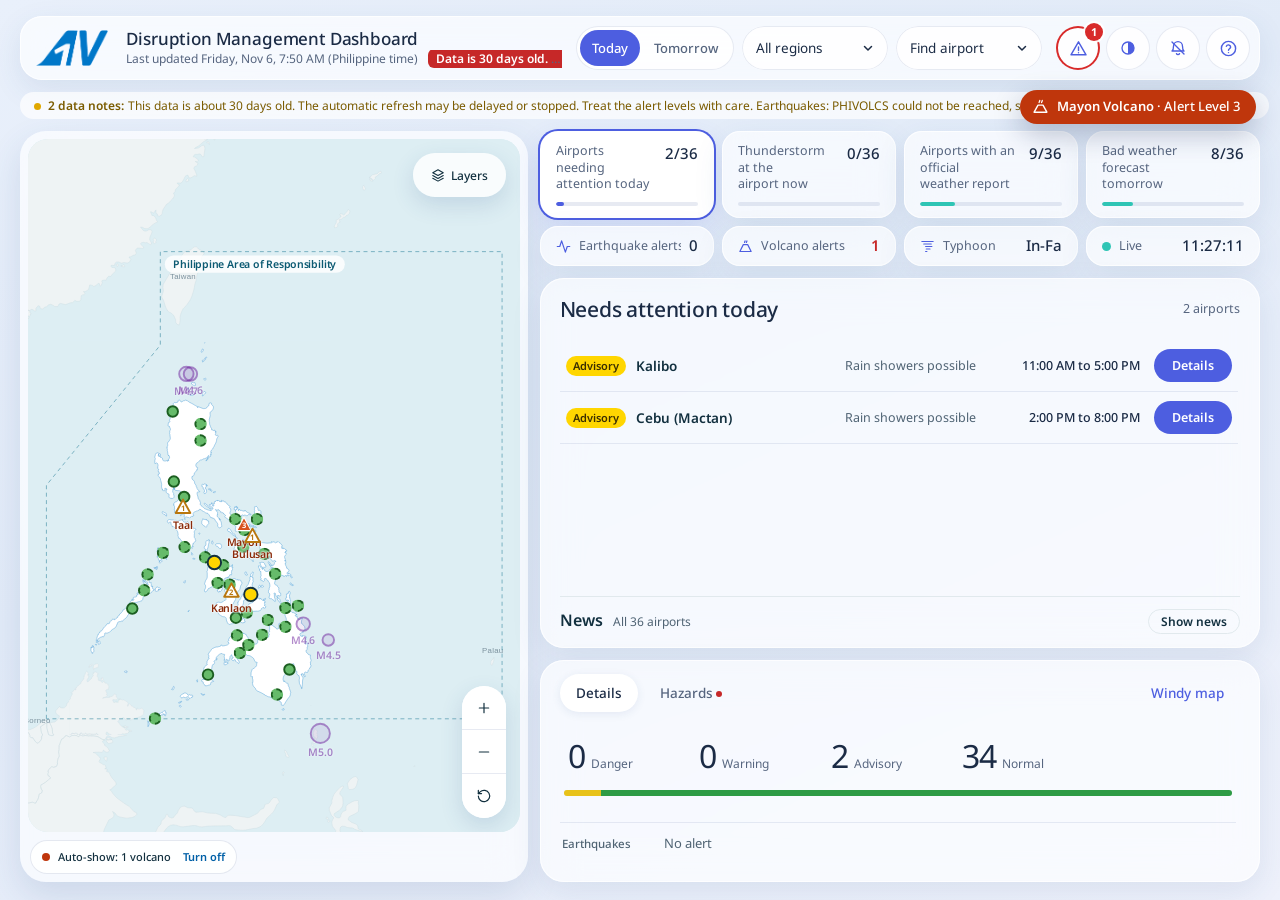
==== docs/index.html @ a6451437 "Add files via upload" ====
<!doctype html>
<!-- 1AV Disruption Management Dashboard. Copyright (c) 2026 1Aviation Groundhandling Services, Corp. All rights reserved. Created under 1AV IT Innovation by Jake V Borras. -->
<html lang="en">
<head>
<meta charset="utf-8">
<meta name="viewport" content="width=device-width, initial-scale=1">
<meta name="robots" content="noindex">
<title>Disruption Management Dashboard | 1Aviation</title>
<link rel="icon" href="data:image/svg+xml,%3Csvg xmlns='http://www.w3.org/2000/svg' viewBox='0 0 100 100'%3E%3Ctext y='.9em' font-size='90'%3E%E2%9B%85%3C/text%3E%3C/svg%3E">
<style>
*{box-sizing:border-box}
body{margin:0;font-family:Lato,"Segoe UI",Tahoma,sans-serif;background:#F1F7F9;color:#12303F}
button,select{font-family:inherit}
h1,h2,h3,p{margin:0}
.page{max-width:1360px;margin:0 auto;padding:24px;display:flex;flex-direction:column;gap:20px}
header.top{display:flex;flex-wrap:wrap;gap:16px;align-items:center;justify-content:space-between;background:#005687;color:#FFFFFF;border-radius:12px;padding:20px 24px}
.brand{display:flex;align-items:center;gap:16px;min-width:0}
.brand img{height:44px;width:auto;flex:none;display:block}
.brand .who{font-size:13px;font-weight:700;letter-spacing:1.5px;text-transform:uppercase;color:#CAE2E7}
.brand h1{font-size:28px;font-weight:700;line-height:1.2}
.brand .checked{font-size:15px;color:#CAE2E7;margin-top:4px}
.tools{display:flex;flex-wrap:wrap;gap:12px;align-items:center}
.helpbtn{width:44px;height:44px;padding:0;border:none;background:transparent;cursor:pointer;display:flex;align-items:center;justify-content:center;flex:none}
.helpbtn span{width:28px;height:28px;border-radius:50%;border:2px solid #FFFFFF;color:#FFFFFF;font-size:16px;font-weight:700;line-height:1;display:flex;align-items:center;justify-content:center}
.chip{background:#FFFFFF;color:#005687;font-size:13px;font-weight:700;letter-spacing:1px;text-transform:uppercase;padding:8px 12px;border-radius:6px}
.chip.stale{background:#FFD600;color:#12303F}
.tools label{font-size:12px;font-weight:700;color:#CAE2E7}
select{min-height:44px;padding:0 12px;font-size:15px;border-radius:8px;border:1px solid #CAE2E7;background:#FFFFFF;color:#12303F}
.notice{background:#FFF4CC;border:2px solid #FFD600;border-radius:12px;padding:14px 18px;font-size:15px;line-height:1.45}
.notice strong{display:block;margin-bottom:4px}
h2{font-size:18px;font-weight:700;color:#005687}
.muted{font-size:14px;color:#3F5563}
.rowhead{display:flex;flex-wrap:wrap;gap:12px;align-items:center;justify-content:space-between}
.stats{display:grid;grid-template-columns:repeat(auto-fit,minmax(190px,1fr));gap:12px}
.stat{min-height:104px;border:2px solid transparent;border-radius:12px;padding:16px 18px;text-align:left;cursor:pointer;display:flex;flex-direction:column;gap:6px}
.stat .l{font-size:15px;font-weight:700}.stat .n{font-size:40px;font-weight:700;line-height:1}.stat .s{font-size:13px}
.stat.on{outline:3px solid #12303F;outline-offset:2px}
.stat.all{background:#FFFFFF;color:#005687;border-color:#0077C8}
.stat.advisory{background:#FFD600;color:#12303F}.stat.warning{background:#F57C00;color:#12303F}.stat.danger{background:#C62828;color:#FFFFFF}
.two{display:flex;flex-wrap:wrap;gap:20px;align-items:flex-start}
.card{background:#FFFFFF;border:1px solid #CAE2E7;border-radius:12px;padding:20px;display:flex;flex-direction:column;gap:14px;min-width:0}
.card.map{flex:1 1 560px}.card.side{flex:1 1 340px}
.legend{display:flex;flex-wrap:wrap;gap:14px;font-size:13px}
.legend span.i{display:inline-flex;align-items:center;gap:6px}
.legend .d{width:12px;height:12px;border-radius:50%;display:inline-block}
.narrow{width:100%;max-width:560px;margin:0 auto}
.find{display:flex;flex-direction:column;gap:4px}
.find label{font-size:13px;font-weight:700;color:#005687}
.find select{border-color:#0077C8}
.vp{position:relative;aspect-ratio:1000/1506;border-radius:10px;border:1px solid #CAE2E7;overflow:hidden;background:#DDEEF3}
.layer{position:absolute;left:0;top:0;width:100%;height:100%;transform-origin:0 0;user-select:none;-webkit-user-select:none;transition:transform .6s ease}
.layer.nodrag{transition:none}
.layer img{position:absolute;left:0;top:0;width:100%;height:100%;display:block;pointer-events:none}
.layer img.widemap{max-width:none}   /* neighbouring countries: a picture only, placed by fit() */
.pin{position:absolute;width:0;height:0;transform:scale(var(--inv,1));transition:transform .6s ease}
.pin button{position:absolute;left:-16px;top:-16px;width:32px;height:32px;border:none;background:transparent;padding:0;cursor:pointer;display:flex;align-items:center;justify-content:center}
.pin .dot{display:block;border-radius:50%}
.pin .lab{position:absolute;left:18px;top:-11px;white-space:nowrap;font-size:13px;font-weight:700;background:#FFFFFF;border:1px solid #CAE2E7;padding:1px 7px;border-radius:6px;pointer-events:none}
.pin .selring{position:absolute;left:-19px;top:-19px;width:38px;height:38px;border-radius:50%;border:3px solid #005687;background:rgba(0,119,200,.18);display:none;pointer-events:none}
.pin.sel .selring{display:block}
.pin .qring{display:block;flex:none;border-radius:50%;border:2px solid #6A1B9A;background:rgba(106,27,154,.18)}
.pin .qsel{position:absolute;border-radius:50%;border:3px solid #6A1B9A;background:rgba(106,27,154,.25);display:none;pointer-events:none}
.pin.sel .qsel{display:block}
.pin .qlab{position:absolute;left:-16px;width:32px;text-align:center;font-size:11px;font-weight:700;color:#6A1B9A;text-shadow:0 0 2px #FFFFFF,0 0 2px #FFFFFF;pointer-events:none}
.banner{position:absolute;right:10px;top:10px;max-width:190px;font-size:12px;line-height:1.35;font-weight:700;color:#FFFFFF;background:#005687;padding:8px 10px;border-radius:8px}
.zoom{position:absolute;left:8px;bottom:8px;display:flex;flex-direction:column;gap:6px}
.zoom button{width:44px;height:44px;padding:0;border:1px solid #0060A7;border-radius:8px;background:#FFFFFF;color:#005687;font-size:24px;font-weight:700;line-height:1;cursor:pointer;box-shadow:0 1px 4px rgba(0,0,0,.2)}
.zoom button.all{font-size:12px}
.detail{border:2px solid #0077C8;border-radius:10px;padding:16px;display:flex;flex-direction:column;gap:12px;background:#F1F7F9}
.detail.quake{border-color:#6A1B9A}
.detail .hd{display:flex;flex-wrap:wrap;gap:10px;align-items:center;justify-content:space-between}
.detail .ttl{display:flex;flex-wrap:wrap;gap:10px;align-items:center}
.detail h3{font-size:20px;font-weight:700}
.detail .f{display:flex;flex-direction:column;gap:2px}
.detail .f .k{font-size:12px;font-weight:700;text-transform:uppercase;letter-spacing:.5px;color:#005687}
.detail.quake .f .k{color:#6A1B9A}
.detail .f .v{font-size:15px;line-height:1.45}
.btn{min-height:44px;padding:0 16px;border:1px solid #0060A7;border-radius:8px;background:#FFFFFF;color:#0060A7;font-size:14px;font-weight:700;cursor:pointer}
.hint{border:1px dashed #0077C8;border-radius:10px;padding:14px 16px;font-size:15px;background:#F1F7F9}
.pill{font-size:12px;font-weight:700;padding:4px 10px;border-radius:999px;white-space:nowrap;display:inline-block}
.pill.danger{background:#C62828;color:#FFFFFF}.pill.warning{background:#F57C00;color:#12303F}.pill.advisory{background:#FFD600;color:#12303F}
.pill.normal{background:#CAE2E7;color:#12303F}.pill.nodata,.pill.est{background:#FFFFFF;color:#0060A7;border:1px solid #0060A7;padding:3px 9px}
.pill.quake{background:#6A1B9A;color:#FFFFFF}.pill.blue{background:#005687;color:#FFFFFF}
.alerts{max-height:760px;overflow-y:auto;display:flex;flex-direction:column;gap:14px;padding-right:8px}
.alert{display:flex;flex-direction:column;gap:6px;padding:0 0 12px 0;border:none;border-bottom:1px solid #CAE2E7;background:transparent;text-align:left;color:inherit;cursor:pointer;width:100%}
.alert .a1{display:flex;flex-wrap:wrap;gap:8px;align-items:center}
.alert .nm{font-size:15px;font-weight:700}
.alert .a2{display:flex;flex-wrap:wrap;align-items:baseline;justify-content:space-between;gap:2px 12px;font-size:15px;line-height:1.4}
.alert .wh{font-weight:700;color:#005687}
.block{display:flex;flex-direction:column;gap:6px;padding-bottom:14px;border-bottom:1px solid #CAE2E7}
.block:last-child{border-bottom:none;padding-bottom:0}
.block .bh{display:flex;flex-wrap:wrap;gap:8px;align-items:center}
.block .bh .asof{font-size:13px;color:#3F5563}
.block .strong{font-size:15px;line-height:1.45;font-weight:700}
.block .txt{font-size:15px;line-height:1.45}
.qline{font-size:14px;line-height:1.4;border:none;background:transparent;padding:2px 0;text-align:left;color:inherit;cursor:pointer;width:100%}
.qline b{font-weight:700;color:#6A1B9A}
.small{font-size:13px;color:#3F5563;line-height:1.5}
.scroll{overflow-x:auto}
.tbl{min-width:640px;font-size:15px;line-height:1.4;display:flex;flex-direction:column}
.tr{display:grid;grid-template-columns:1.2fr 1.3fr 1.8fr 1.7fr}
.tr.h{font-weight:700;color:#005687;font-size:13px;text-transform:uppercase;letter-spacing:.5px}
.tr.h>div{padding:10px 12px;border-bottom:2px solid #CAE2E7}
.tr>div{padding:12px;border-bottom:1px solid #CAE2E7}
.tr .nm{font-weight:700}.tr .wh{font-weight:700;color:#005687}
.tr .pl{display:flex;flex-wrap:wrap;gap:6px;align-items:flex-start;align-content:flex-start}
.srcgrid{display:grid;grid-template-columns:repeat(auto-fit,minmax(280px,1fr));gap:12px}
.srcbox{border:1px solid #CAE2E7;border-radius:10px;padding:14px;display:flex;flex-direction:column;gap:8px;background:#F1F7F9}
.srcbox.warn{border:2px solid #FFD600}.srcbox.bad{border:2px solid #C62828}
.srcbox .w{font-size:12px;font-weight:700;text-transform:uppercase;letter-spacing:.5px;color:#005687}
.srcbox .u{font-size:16px;font-weight:700;line-height:1.3}
.srcbox .c{display:flex;flex-direction:column;gap:6px;font-size:14px;line-height:1.35}
.srcbox .c div{display:flex;gap:8px;align-items:flex-start;justify-content:space-between}
.srcbox .c div>span:first-child{min-width:0;overflow-wrap:anywhere}
.srcbox .c .role{color:#3F5563}
.srcbox .u{overflow-wrap:anywhere}
.tag{font-size:11px;font-weight:700;padding:3px 8px;border-radius:999px;white-space:nowrap;flex:none}
.tag.used{background:#005687;color:#FFFFFF}.tag.standby{background:#FFFFFF;color:#0060A7;border:1px solid #0060A7}.tag.failed{background:#C62828;color:#FFFFFF}
.layer canvas{position:absolute;left:0;top:0;width:100%;height:100%;pointer-events:none;opacity:.85}
.rainbar{display:flex;flex-wrap:wrap;gap:10px 12px;align-items:center;border:1px solid #CAE2E7;border-radius:10px;padding:10px 12px;background:#F1F7F9}
.rainbar .info{display:flex;flex-direction:column;gap:1px;min-width:150px;flex:1 1 150px}
.rainbar .info .k{font-size:12px;font-weight:700;text-transform:uppercase;letter-spacing:.5px;color:#005687}
.rainbar .info .v{font-size:16px;font-weight:700}
.rainbar input[type=range]{flex:1 1 100%;min-height:32px;accent-color:#005687;margin:0}
.rainbar .keys{display:flex;flex-wrap:wrap;gap:6px 12px;font-size:12px;flex:1 1 100%;align-items:center}
.rainbar .keys[hidden]{display:none}
.rainbar .keys i{display:inline-block;width:14px;height:10px;border-radius:2px;margin-right:4px;vertical-align:middle}
.rainbar .keys .bolt{display:inline-block;width:8px;height:11px;margin-right:4px;vertical-align:middle;filter:drop-shadow(0 0 1px #12303F)}
.wxbar{display:flex;flex-wrap:wrap;gap:8px;align-items:center}
.seg{min-height:44px;padding:0 14px;border:1px solid #0060A7;border-radius:8px;background:#FFFFFF;color:#0060A7;font-size:14px;font-weight:700;cursor:pointer}
.seg.on{background:#005687;color:#FFFFFF;border-color:#005687}
.wxframe{width:100%;height:560px;border:1px solid #CAE2E7;border-radius:10px;display:block;background:#DDEEF3}
.wxwhere{font-size:15px;font-weight:700}
@media (max-width:640px){.wxframe{height:440px}}
.empty{font-size:15px;color:#3F5563;padding:8px 0}
/* =========================================================
   MODALS
   Responsive landscape layout with sticky modal header
   ========================================================= */

.modal{
  position:fixed;
  inset:0;
  z-index:50;
  display:none;
  align-items:center;
  justify-content:center;
  padding:16px;
}

.modal.open{
  display:flex;
}

.modal .back{
  position:absolute;
  inset:0;
  width:100%;
  height:100%;
  border:none;
  padding:0;
  background:rgba(18,48,63,.62);
  cursor:pointer;
}

/* Main modal window */
.modal .box{
  position:relative;
  width:min(1180px, calc(100vw - 32px));
  max-width:1180px;
  height:min(90vh, 900px);
  max-height:calc(100vh - 32px);

  overflow-y:auto;
  overflow-x:hidden;

  background:#FFFFFF;
  border-radius:12px;
  padding:0;

  box-shadow:0 18px 50px rgba(0,0,0,.35);
}

/* Sticky title / close bar */
.modal .mh{
  position:sticky;
  top:0;
  z-index:20;

  display:flex;
  align-items:center;
  justify-content:space-between;
  gap:16px;

  padding:16px 22px 13px;

  background:#FFFFFF;
  border-bottom:1px solid #E2EBEF;
}

.modal .mh h2{
  margin:0;
  font-size:21px;
  line-height:1.2;
  color:#005687;
}

.modal .mh .btn{
  flex:none;
}

/* Base typography */
.modal h3{
  margin:0;
  font-size:17px;
  font-weight:700;
  line-height:1.3;
  color:#005687;
}

.modal p,
.modal li,
.modal .t{
  font-size:14px;
  line-height:1.5;
}

.modal .box > p{
  margin:0;
  padding:16px 24px 0;
}

.modal .sec{
  margin:0;
  padding:13px 22px;
  display:flex;
  flex-direction:column;
  gap:10px;
}

.modal ul{
  margin:0;
  padding-left:20px;
}

.modal li{
  margin:0 0 6px 0;
}

.modal .lv{
  display:flex;
  gap:10px;
  align-items:flex-start;
  min-width:0;
}

.modal .lv .c{
  width:64px;
  flex:0 0 64px;
  display:flex;
}

.modal .src{
  display:flex;
  flex-direction:column;
  gap:3px;
}

.modal .src b{
  font-size:15px;
  font-weight:700;
}

/* =========================================================
   HELP MODAL — 1. HOW TO READ IT
   ========================================================= */

#modal .box > .sec:nth-of-type(2){
  display:grid;
  grid-template-columns:minmax(0,1fr) minmax(0,1fr);
  column-gap:36px;
  row-gap:10px;
  align-items:start;
}

#modal .box > .sec:nth-of-type(2) > h3{
  grid-column:1 / -1;
}

#modal .box > .sec:nth-of-type(2) > ul{
  grid-column:1 / -1;
  margin-top:4px;
}

#modal .box > .sec:nth-of-type(2) .lv{
  min-height:34px;
  display:grid;
  grid-template-columns:88px minmax(0,1fr);
  column-gap:10px;
  align-items:start;
}

#modal .box > .sec:nth-of-type(2) .lv .c{
  width:auto;
  min-width:88px;
  justify-content:flex-start;
}

/* =========================================================
   HELP MODAL — 2. DATA SOURCES
   ========================================================= */

#modal .box > .sec:nth-of-type(3){
  display:grid;
  grid-template-columns:minmax(0,1fr) minmax(0,1fr);
  column-gap:36px;
  row-gap:14px;
  align-items:start;
}

#modal .box > .sec:nth-of-type(3) > h3,
#modal .box > .sec:nth-of-type(3) > p{
  grid-column:1 / -1;
}

#modal .box > .sec:nth-of-type(3) .src{
  min-width:0;
}

/* =========================================================
   HELP MODAL — 3. RULES
   ========================================================= */

#modal .box > .sec:nth-of-type(4){
  display:block;
}

#modal .box > .sec:nth-of-type(4) > ul{
  columns:2;
  column-gap:42px;
  margin-top:2px;
}

#modal .box > .sec:nth-of-type(4) li{
  break-inside:avoid;
  margin-bottom:9px;
}

/* =========================================================
   HELP MODAL — 4. DATA ON SCREEN
   ========================================================= */

#modal .help-data{
  display:block;
}

#modal .help-data-grid{
  display:flex;
  flex-direction:column;
  gap:12px;
}

#modal .help-data-copy{
  display:flex;
  flex-direction:column;
  gap:7px;
  min-width:0;
}

#modal .help-data-copy p{
  margin:0;
}

#modal .help-data .srcgrid{
  display:grid;
  grid-template-columns:repeat(3,minmax(0,1fr));
  gap:10px;
  min-width:0;
  width:100%;
}

#modal .help-data > .small{
  margin-top:8px;
  padding-top:8px;
  border-top:1px solid #E2EBEF;
  font-size:12px;
  line-height:1.4;
}

#modal .srcgrid{
  display:grid;
  grid-template-columns:1fr;
  gap:10px;
  min-width:0;
}

#modal .srcbox{
  box-sizing:border-box;
  height:100%;
  display:flex;
  flex-direction:column;
  justify-content:flex-start;
}

#modal .srcbox{
  min-width:0;
}

/* =========================================================
   HELP MODAL — 5. LIMITATIONS
   ========================================================= */

#modal .box > .sec:nth-of-type(6){
  padding-bottom:24px;
}

#modal .box > .sec:nth-of-type(6) ul{
  max-width:1000px;
}

/* Windy modal remains compact */
/* =========================================================
   WINDY DETAIL MAP MODAL
   Full-viewport working area — no unused white space
   ========================================================= */

#wxModal .box.wide{
  width:min(1400px, calc(100vw - 24px));
  max-width:1400px;
  height:calc(100vh - 24px);
  max-height:calc(100vh - 24px);
  padding:0;
  overflow:hidden;

  display:flex;
  flex-direction:column;
}

#wxModal .mh{
  flex:0 0 auto;
  padding:14px 20px 12px;
}

#wxModal .mh h2{
  font-size:20px;
}

#wxModal .wxbar{
  flex:0 0 auto;
  display:flex;
  align-items:center;
  flex-wrap:wrap;
  gap:8px;
  padding:8px 10px;
  background:#fff;
  border-bottom:1px solid #dfe8ec;
}

#wxModal .wxframe{
  flex:1 1 auto;
  width:100%;
  height:auto;
  min-height:0;
  border:0;
  border-radius:0 0 10px 10px;
  display:block;
  background:#DDEEF3;
}

#wxModal .seg{
  min-height:42px;
  padding:0 14px;
}

#wxModal .wxwhere{
  margin-left:0;
  font-size:14px;
  font-weight:700;
  color:#234;
}

@media (max-width:900px){
  #wxModal{
    padding:8px;
  }

  #wxModal .box.wide{
    width:100%;
    max-width:none;
    height:calc(100vh - 16px);
    max-height:calc(100vh - 16px);
    border-radius:10px;
  }

  #wxModal .mh{
    padding:12px 14px 10px;
  }

  #wxModal .mh h2{
    font-size:17px;
  }

  #wxModal .wxbar{
    padding:7px;
    gap:6px;
  }

  #wxModal .seg{
    min-height:38px;
    padding:0 10px;
    font-size:13px;
  }

  #wxModal .wxwhere{
    width:100%;
    font-size:12px;
    padding:2px 4px 0;
  }
}

/* =========================================================
   MODAL RESPONSIVE BREAKPOINTS
   ========================================================= */

@media (max-width:1000px){
  #modal .help-data .srcgrid{
    grid-template-columns:repeat(2,minmax(0,1fr));
  }
}

@media (max-width:900px){
  .modal{
    padding:8px;
  }

  .modal .box{
    width:100%;
    max-width:none;
    height:auto;
    max-height:calc(100vh - 16px);
    border-radius:10px;
  }

  .modal .mh{
    padding:16px;
  }

  .modal .box > p,
  .modal .sec{
    padding-left:16px;
    padding-right:16px;
  }

  #modal .box > .sec:nth-of-type(2),
  #modal .box > .sec:nth-of-type(3){
    display:flex;
    flex-direction:column;
  }

  #modal .box > .sec:nth-of-type(4) > ul{
    columns:1;
  }

  #modal .help-data-grid{
    display:flex;
    flex-direction:column;
    gap:16px;
  }

  #modal .help-data-copy{
    display:flex;
    flex-direction:column;
    gap:8px;
    width:100%;
  }

  #modal .help-data .srcgrid{
    display:grid;
    grid-template-columns:1fr;
    width:100%;
  }
}

@media (max-width:560px){
  .modal .mh h2{
    font-size:18px;
  }

  .modal p,
  .modal li,
  .modal .t{
    font-size:13px;
  }

  .modal .lv .c{
    width:64px;
    flex-basis:64px;
  }
}

@keyframes wxRing{0%{transform:scale(.5);opacity:.95}100%{transform:scale(2.8);opacity:0}}
@keyframes wxBolt{0%,26%,100%{opacity:0}3%{opacity:1}7%{opacity:.15}11%{opacity:1}16%{opacity:.4}20%{opacity:1}}
@keyframes wxFlash{0%,28%,100%{opacity:0}3%{opacity:.9}7%{opacity:.1}11%{opacity:.75}20%{opacity:.5}}
.wx-flash{position:absolute;left:-34px;top:-34px;width:68px;height:68px;border-radius:50%;background:radial-gradient(circle,rgba(255,214,0,.95) 0%,rgba(255,214,0,0) 70%);pointer-events:none;animation:wxFlash 2.6s linear infinite}
.wx-ring{position:absolute;left:-16px;top:-16px;width:32px;height:32px;border-radius:50%;border:2px solid #C62828;pointer-events:none;animation:wxRing 1.8s ease-out infinite}
.wx-ring2{animation-delay:.9s}
.wx-bolt{position:absolute;left:-12px;top:-44px;width:24px;height:30px;filter:drop-shadow(0 0 1.5px #12303F) drop-shadow(0 0 1.5px #12303F);pointer-events:none;animation:wxBolt 2.6s linear infinite}
.wx-bolt i,.bolt{display:block;background:#FFD600;clip-path:polygon(56% 0,10% 58%,44% 58%,32% 100%,90% 38%,56% 38%)}
.wx-bolt i{width:100%;height:100%}
@media (prefers-reduced-motion:reduce){.wx-flash,.wx-ring,.wx-bolt{animation:none}.wx-flash,.wx-ring2{opacity:0}.wx-ring{transform:scale(1.4)}.layer,.pin{transition:none}}
@media (max-width:640px){.page{padding:12px;gap:14px}header.top{padding:16px}.brand h1{font-size:22px}.card{padding:14px}}

/* ---------- one-screen layout ---------- */
[hidden]{display:none !important}
html,body{height:100%}
body{overflow:hidden}
.app{height:100vh;height:100dvh;display:flex;flex-direction:column;gap:8px;padding:10px 12px;max-width:1600px;margin:0 auto}
header.top{padding:8px 14px;border-radius:10px;gap:10px;flex:none}
.brand{gap:12px}.brand img{height:30px}
.brand .who{display:none}
.brand h1{font-size:19px}
.brand .checked{font-size:12px;margin-top:1px}
.tools{gap:8px}
.chip{font-size:11px;padding:6px 9px}
.helpbtn{width:40px;height:40px}
.notice{padding:6px 12px;font-size:13px;border-radius:8px;flex:none;max-height:64px;overflow-y:auto}
.notice strong{display:inline;margin-right:6px}
.filters{display:flex;gap:8px;align-items:center;flex:none;overflow-x:auto;padding-bottom:2px}
.filters>*{flex:none}
.stat{min-height:0;height:44px;flex-direction:row;align-items:center;gap:8px;padding:0 12px;border-radius:10px;white-space:nowrap}
.stat .l{font-size:13px;font-weight:700}.stat .n{font-size:20px}
.stat.on{outline-offset:1px}
.stat.normal{background:#CAE2E7;color:#12303F}
.daysw{display:flex;border:1px solid #0060A7;border-radius:8px;overflow:hidden;height:44px}
.daysw button{border:none;background:#FFFFFF;color:#0060A7;font-size:13px;font-weight:700;padding:0 14px;cursor:pointer}
.daysw button.on{background:#005687;color:#FFFFFF}
.filters select{min-height:44px;font-size:14px;border-color:#0077C8;max-width:190px}
.spacer{flex:1 1 auto !important}
.ptabs{display:none;flex:none;border:1px solid #0060A7;border-radius:8px;overflow:hidden}
.ptabs button{flex:1;border:none;background:#FFFFFF;color:#0060A7;font-size:14px;font-weight:700;height:44px;cursor:pointer}
.ptabs button.on{background:#005687;color:#FFFFFF}
.cols{flex:1;min-height:0;display:grid;grid-template-columns:360px 1fr 1fr;gap:10px}
.col{background:#FFFFFF;border:1px solid #CAE2E7;border-radius:12px;padding:10px;display:flex;flex-direction:column;gap:8px;min-height:0;min-width:0}
.col h2{font-size:15px}
.col.map{align-items:center}
.vp{flex:none;aspect-ratio:auto}
.pin .lab{font-size:11px;left:14px;top:-9px;padding:0 5px}
.pin .selring{left:-15px;top:-15px;width:30px;height:30px}
.banner{right:6px;top:6px;max-width:150px;font-size:11px;padding:5px 8px}
.zoom{left:6px;bottom:6px;gap:4px}
.zoom button{width:40px;height:40px;font-size:22px}
.zoom button.all{font-size:11px}
.rainbar{width:100%;padding:4px 6px;gap:4px 6px;flex:none}
.rainbar .btn{min-height:32px;padding:0 9px;font-size:12px}
.rainbar .info{min-width:0;flex:1 1 90px}
.rainbar .info .k{font-size:11px}.rainbar .info .v{font-size:13px}
.rainbar input[type=range]{min-height:20px}
.rainbar .keys{font-size:11px;gap:3px 9px}
.selbar{display:none;width:100%;border:2px solid #0077C8;border-radius:10px;background:#F1F7F9;padding:6px 8px;align-items:center;gap:8px;flex:none}
.selbar .nm{font-weight:700;font-size:14px;flex:1;min-width:0;overflow:hidden;text-overflow:ellipsis;white-space:nowrap}
.colhead{display:flex;align-items:center;justify-content:space-between;gap:8px;flex:none}
.colhead .sub{font-size:12px;color:#3F5563}
.scrolly{flex:1;min-height:0;overflow-y:auto;display:flex;flex-direction:column;gap:8px;padding-right:4px}
.alert{border:1px solid #CAE2E7;border-radius:10px;padding:8px 10px;gap:3px;flex:none}
.alert.on{border:2px solid #0077C8;background:#F1F7F9}
.alert .nm{font-size:14px}.alert .a2{font-size:13px}
.stabs{display:flex;gap:6px;flex:none;flex-wrap:wrap}
.stabs button{height:40px;padding:0 12px;border:1px solid #0060A7;border-radius:8px;background:#FFFFFF;color:#0060A7;font-size:13px;font-weight:700;cursor:pointer}
.stabs button.on{background:#005687;color:#FFFFFF;border-color:#005687}
.stabs .flagdot{display:inline-block;width:8px;height:8px;border-radius:50%;background:#C62828;margin-left:6px;vertical-align:middle}
.detail{padding:12px;gap:9px}
.detail h3{font-size:17px}
.detail .f .v{font-size:14px;line-height:1.4}
.detail .f .k{font-size:11px}
.sum{border:1px solid #CAE2E7;border-radius:10px;padding:10px 12px;display:flex;flex-direction:column;gap:3px;background:#FFFFFF;text-align:left;cursor:pointer;color:inherit;width:100%;flex:none}
.sum .k{font-size:11px;font-weight:700;text-transform:uppercase;letter-spacing:.5px;color:#005687}
.sum .v{font-size:14px;line-height:1.4}
.hint{padding:10px 12px;font-size:14px;flex:none}
.block{border-bottom:none;padding-bottom:0}
.block .strong,.block .txt{font-size:14px}
.qline{font-size:13px;padding:5px 0;border-bottom:1px solid #CAE2E7}
.modal .box.wide{max-width:1000px}
.wxframe{height:min(62vh,600px)}
@media (max-width:1100px){.cols{grid-template-columns:320px 1fr 1fr}}
@media (max-width:900px){
  .app{padding:8px;gap:6px}
  .brand h1{font-size:16px}.chip{display:none}
  .ptabs{display:flex}
  .cols{display:block;position:relative}
  .col{position:absolute;left:0;top:0;right:0;bottom:0;display:none}
  .col.show{display:flex}
  .selbar.has{display:flex}
  .stat .l{font-size:12px}.stat{padding:0 9px;height:40px}
  .daysw,.filters select{height:40px;min-height:40px}
}

/* ---------- responsive full-width layout patch ---------- */
.app{
  width:100%;
  max-width:none;
  min-width:0;
}
header.top,.filters,.cols{width:100%}
.cols{
  grid-template-columns:minmax(0,1fr) minmax(0,1fr) minmax(0,1fr);
}
.col{min-width:0;overflow:hidden}
.col.map{align-items:center}
.vp{max-width:100%;margin-inline:auto}
.scrolly{min-width:0}
@media (min-width:901px){
  .app{padding-inline:clamp(8px,1vw,20px)}
  .cols{grid-template-columns:minmax(360px,1.05fr) minmax(320px,1fr) minmax(320px,1fr)}
}
@media (min-width:1500px){
  .cols{grid-template-columns:minmax(460px,1.05fr) minmax(420px,1fr) minmax(420px,1fr)}
}
@media (max-width:1200px) and (min-width:901px){
  .cols{grid-template-columns:minmax(330px,1fr) minmax(300px,1fr) minmax(300px,1fr)}
  .stabs{gap:4px}
  .stabs button{padding-inline:9px}
}
@media (max-width:900px){
  .app{width:100%;max-width:none}
  .cols{grid-template-columns:1fr}
}

/* ---------- wide map panel, compact side panels ---------- */
.col.map{align-items:stretch}
.vp{flex:1 1 auto;min-height:0;width:auto;height:auto;max-width:none;margin:0;aspect-ratio:auto}
.stage{position:absolute;left:0;top:0;width:100%;height:100%}
.rainbar{align-items:center}
@media (min-width:1101px){
  .cols{grid-template-columns:minmax(0,2fr) minmax(270px,.95fr) minmax(290px,1.05fr)}
  .rainbar input[type=range]{flex:1 1 180px;min-width:140px}
  .rainbar .info{flex:0 1 auto}
  .rainbar .keys{flex:0 1 auto;margin-left:auto}
}
@media (min-width:901px) and (max-width:1100px){
  .cols{grid-template-columns:minmax(0,1.2fr) minmax(290px,1fr);grid-template-rows:minmax(0,1fr) minmax(0,1fr)}
  .col.map{grid-row:1 / 3}
}
.col.list,.col.side{padding:10px}
.alert{padding:7px 10px}
.alert .a2{font-size:13px;line-height:1.35}
.colhead h2{white-space:nowrap;overflow:hidden;text-overflow:ellipsis}
.stabs{gap:5px}
.stabs button{height:36px;padding:0 10px;font-size:12.5px}
.detail .hd .btn{min-height:36px;padding:0 12px}
/* large wall monitors: enlarge everything so it reads from a distance */
@media (min-width:2200px) and (min-height:1100px){.app{zoom:1.25;height:calc(100vh / 1.25);height:calc(100dvh / 1.25)}}
@media (min-width:3200px) and (min-height:1700px){.app{zoom:1.8;height:calc(100vh / 1.8);height:calc(100dvh / 1.8)}}
@media (max-width:900px){
  .col.map{padding:8px}
  header.top{flex-wrap:nowrap}
  .brand{min-width:0}.brand h1{white-space:nowrap;overflow:hidden;text-overflow:ellipsis}
  .brand .checked{white-space:nowrap;overflow:hidden;text-overflow:ellipsis}
  .brand>div{min-width:0}
  .tools{flex:none}
}
/* short screens (for example a phone held sideways): let the page scroll instead of squeezing the map */
@media (max-height:560px){
  html,body{height:auto}
  body{overflow:auto}
  .app{height:auto;min-height:100vh;min-height:100dvh}
  .cols{flex:none;height:max(420px,calc(100vh - 16px));height:max(420px,calc(100dvh - 16px))}
}

/* =========================================================
   TYPOGRAPHY AND SIZING
   Noto Sans (bundled below, SIL Open Font License) with Segoe UI as fallback.
   Lighter weights, smaller labels, consistent scale.
   ========================================================= */
@font-face{font-family:"Noto Sans";font-style:normal;font-weight:100 900;font-display:swap;src:url([data-uri]) format("woff2")}
body{font-family:"Noto Sans","Segoe UI",system-ui,-apple-system,Roboto,"Helvetica Neue",Arial,sans-serif;font-size:13px;line-height:1.45;-webkit-font-smoothing:antialiased;-moz-osx-font-smoothing:grayscale;text-rendering:optimizeLegibility;font-feature-settings:"cv11","calt"}
.stat .n,.alert .wh,.tr .wh,.colhead .sub,#rainTime,.brand .checked,.qline b{font-variant-numeric:tabular-nums}

header.top{padding:10px 16px;border-radius:10px}
.brand img{height:28px}
.brand h1{font-size:17px;font-weight:600;letter-spacing:-.01em;line-height:1.25}
.brand .checked{font-size:12px;font-weight:400;color:#CAE2E7;margin-top:1px}
.chip{font-size:11px;font-weight:600;letter-spacing:.06em;padding:5px 10px;border-radius:999px}
.helpbtn{width:36px;height:36px}
.helpbtn span{width:24px;height:24px;font-size:13px;font-weight:600;border-width:1.5px}
.notice{font-size:12.5px;padding:6px 12px;border-width:1px;border-radius:8px}
.notice strong{font-weight:600}

.filters{gap:6px}
.stat{height:36px;border-radius:8px;border-width:1px;padding:0 12px;gap:8px}
.stat .l{font-size:12.5px;font-weight:600;letter-spacing:0}
.stat .n{font-size:15px;font-weight:700;line-height:1}
.stat.all{border-color:#CAE2E7}
.stat.on{outline:2px solid #005687;outline-offset:1px}
.daysw{height:36px;border-radius:8px;border-color:#CAE2E7}
.daysw button{font-size:12.5px;font-weight:600;padding:0 14px}
.filters select{min-height:36px;height:36px;font-size:12.5px;border-radius:8px;border-color:#CAE2E7;padding:0 10px}

.col{border-color:#DCE7EB;border-radius:10px}
.col h2,.colhead h2{font-size:14px;font-weight:600;letter-spacing:-.005em}
.colhead .sub{font-size:12px;color:#5B7180}
.vp{border-radius:8px;border-color:#DCE7EB}
.pin .lab{font-size:11px;font-weight:500;border-color:#D5E3E8;border-radius:4px;padding:0 5px;line-height:1.5}
.pin .qlab{font-size:11px;font-weight:600}
.banner{font-size:11px;font-weight:500;line-height:1.35;border-radius:6px}
.zoom button{width:34px;height:34px;font-size:18px;font-weight:500;border-radius:6px;border-color:#CAE2E7;box-shadow:0 1px 2px rgba(18,48,63,.12)}
.zoom button.all{font-size:11px;font-weight:600;letter-spacing:.04em}

.btn{font-size:12.5px;font-weight:600;border-radius:6px;border-color:#CAE2E7;color:#005687}
.rainbar{border-color:#DCE7EB;border-radius:8px;padding:6px 8px}
.rainbar .btn{min-height:30px;padding:0 10px;font-size:12px}
.rainbar .info .k{font-size:11px;font-weight:600;letter-spacing:.06em;color:#5B7180}
.rainbar .info .v{font-size:12.5px;font-weight:600}
.rainbar .keys{font-size:11px;color:#3F5563}

.pill{font-size:11px;font-weight:700;letter-spacing:.05em;padding:2px 7px;border-radius:4px;line-height:1.5}
.pill.est,.pill.nodata{padding:1px 6px;font-weight:600;border-color:#9DBFD0;color:#005687}
.alert{border-color:#DCE7EB;border-radius:8px;padding:8px 10px;gap:3px}
.alert.on{border:1px solid #0077C8;box-shadow:inset 3px 0 0 #0077C8;background:#F5FAFC}
.alert .a1{gap:7px}
.alert .nm{font-size:13.5px;font-weight:600}
.alert .a2{font-size:12.5px;line-height:1.4;color:#3F5563}
.alert .wh{font-weight:600;color:#005687}
.empty{font-size:13px;color:#5B7180}

.stabs{gap:4px}
.stabs button{height:32px;padding:0 11px;font-size:12.5px;font-weight:600;border-radius:6px;border-color:#CAE2E7;color:#005687}
.stabs button.on{background:#005687;border-color:#005687;color:#FFFFFF}
.hint{font-size:12.5px;color:#5B7180;border-color:#B9D3DE;border-radius:8px;padding:9px 12px}
.sum{border-color:#DCE7EB;border-radius:8px;padding:9px 12px}
.sum .k,.detail .f .k{font-size:11px;font-weight:600;letter-spacing:.07em;color:#5B7180}
.detail.quake .f .k{color:#6A1B9A}
.sum .v{font-size:13px;line-height:1.45}
.detail{border-width:1px;border-radius:8px;padding:12px;gap:10px;background:#F8FBFC}
.detail h3{font-size:16px;font-weight:600;letter-spacing:-.01em}
.detail .f .v{font-size:13px;line-height:1.5}
.detail .hd .btn{min-height:30px;padding:0 10px}
.block .bh .asof{font-size:11.5px;color:#5B7180}
.block .strong{font-size:13px;font-weight:600;line-height:1.45}
.block .txt{font-size:13px;line-height:1.5}
.qline{font-size:12.5px;line-height:1.45;border-bottom-color:#E6EEF1}
.qline b{font-weight:700}
.selbar .nm{font-size:13px;font-weight:600}
.ptabs{border-color:#CAE2E7}
.ptabs button{font-size:13px;font-weight:600;height:40px}

/* help and Windy windows */
.modal .mh h2{font-size:18px;font-weight:600;letter-spacing:-.01em}
.modal h3{font-size:14.5px;font-weight:600}
.modal p,.modal li,.modal .t{font-size:13px;line-height:1.55}
.modal .src b{font-size:13.5px;font-weight:600}
.modal strong{font-weight:600}
.srcbox .w{font-size:11px;font-weight:600;letter-spacing:.07em;color:#5B7180}
.srcbox .u{font-size:13.5px;font-weight:600}
.srcbox .c{font-size:12.5px}
.tag{font-size:11px;font-weight:700;letter-spacing:.05em;border-radius:4px}
.seg{font-size:12.5px;font-weight:600;border-radius:6px;border-color:#CAE2E7}
#wxModal .wxwhere{font-size:12.5px;font-weight:600}

/* touch screens and phones keep finger-sized controls */
@media (max-width:900px){
  .stat{height:40px}.daysw{height:40px}.filters select{height:40px;min-height:40px}
  .stabs button{height:40px}.zoom button{width:40px;height:40px}
  .rainbar .btn{min-height:36px}.detail .hd .btn{min-height:36px}
  .brand h1{font-size:15px}.brand .checked{font-size:11px}
}
/* large monitors: a gentle enlargement only */
@media (min-width:2200px) and (min-height:1100px){.app{zoom:1.15;height:calc(100vh / 1.15);height:calc(100dvh / 1.15)}}
@media (min-width:3200px) and (min-height:1700px){.app{zoom:1.6;height:calc(100vh / 1.6);height:calc(100dvh / 1.6)}}

/* ---------- help window: source notes as a list that opens on request ---------- */
.srcnotes details{border:1px solid #DCE7EB;border-radius:8px;background:#F8FBFC}
.srcnotes summary{cursor:pointer;padding:10px 12px;font-size:12.5px;font-weight:600;color:#005687;list-style-position:inside}
.srcnotes ul{margin:0;padding:0 14px 10px 30px}
.srcnotes li{font-size:12.5px;line-height:1.5;margin:0 0 6px 0;color:#3F5563}
#modal .help-data > .small{border-top:none;padding-top:0}

/* ---------- help and Windy windows on phones ---------- */
@media (max-width:640px){
  .modal{padding:0}
  .modal .box,#wxModal .box.wide{width:100%;max-width:none;height:100vh;height:100dvh;max-height:none;border-radius:0}
  .modal .mh{padding:10px 14px}
  .modal .mh h2{font-size:16px}
  .modal .mh .btn{min-height:36px;padding:0 14px}
  .modal .box > p{padding:12px 14px 2px;font-size:13px;line-height:1.5;color:#3F5563}
  .modal .sec{padding:14px 14px 4px;gap:8px;border-top:1px solid #E6EEF1;margin-top:10px}
  .modal h3{font-size:14px}
  .modal p,.modal li,.modal .t{font-size:13px;line-height:1.5}
  .modal ul{padding-left:18px}
  .modal li{margin:0 0 8px 0}
  /* alert levels: tag on its own line, text below, each in a light card */
  #modal .box > .sec:nth-of-type(2) .lv{display:flex;flex-direction:column;align-items:flex-start;gap:5px;min-height:0;padding:9px 11px;border:1px solid #E6EEF1;border-radius:8px;background:#F8FBFC}
  #modal .box > .sec:nth-of-type(2) .lv .c{width:auto;min-width:0;flex:none}
  #modal .box > .sec:nth-of-type(2) > ul{margin-top:6px}
  /* sources: each in a light card */
  #modal .box > .sec:nth-of-type(3) .src{padding:9px 11px;border:1px solid #E6EEF1;border-radius:8px;background:#F8FBFC;gap:3px}
  .modal .src b{font-size:13px}
  #modal .help-data-copy p{font-size:12.5px;color:#3F5563}
  #modal .srcbox{padding:11px}
  .srcbox .u{font-size:13px}
  .srcbox .c{font-size:12px;gap:8px}
  .tag{font-size:11px;padding:3px 7px}
  #modal .box > .sec:nth-of-type(6){padding-bottom:28px}
}

/* ---------- filters on phones and tablets: two tidy rows, no sideways scrolling ---------- */
@media (max-width:900px){
  .filters{display:grid;grid-template-columns:repeat(10,minmax(0,1fr));gap:6px;overflow:visible;padding-bottom:0}
  .filters .spacer{display:none}
  .filters .stat{grid-column:span 2;height:46px;min-width:0;padding:0 2px;flex-direction:column-reverse;justify-content:center;align-items:center;gap:2px}
  .filters .stat .l{font-size:11px;font-weight:600;letter-spacing:.02em;line-height:1.1;text-transform:capitalize;white-space:nowrap;overflow:hidden;text-overflow:ellipsis;max-width:100%}
  .filters .stat .l .lw{display:none}
  .filters .stat .n{font-size:16px;line-height:1}
  .filters .stat.on{outline-offset:0}
  .filters .daysw{grid-column:span 4;height:40px;min-width:0}
  .filters .daysw button{flex:1;padding:0 4px;font-size:12px;min-width:0}
  .filters select{min-width:0;width:100%;max-width:none;font-size:12px;padding:0 6px}
  .filters #region{grid-column:span 3}
  .filters #airportPick{grid-column:span 3}
}

/* ---------- Normal level shown in green ---------- */
.stat.normal{background:#2E7D32;color:#FFFFFF;border-color:#2E7D32}
.pill.normal{background:#2E7D32;color:#FFFFFF}

/* ---------- next update time in the header ---------- */
.nextup{margin-left:10px;padding-left:10px;border-left:1px solid rgba(202,226,231,.45);color:#FFFFFF;font-weight:500}
.nextup:empty{display:none}
.nextup.late{color:#FFD600}
/* ---------- automatic tour of Danger airports ---------- */
.tour{position:absolute;left:6px;top:6px;max-width:calc(100% - 170px);display:flex;align-items:center;gap:8px;background:#FFFFFF;border:1px solid #C62828;border-radius:6px;padding:4px 5px 4px 9px;font-size:11px;font-weight:600;color:#12303F;box-shadow:0 1px 3px rgba(18,48,63,.15)}
.tour.off{border-color:#CAE2E7;color:#5B7180}
.tour.home{border-color:#0077C8}
.tour.home .tdot{background:#0077C8}
.tour .tdot{width:8px;height:8px;border-radius:50%;background:#C62828;flex:none}
.tour.off .tdot{background:#9DBFD0}
.tour.run .tdot{animation:tourPulse 1.2s ease-in-out infinite}
@keyframes tourPulse{0%,100%{opacity:1}50%{opacity:.25}}
.tour #tourText{min-width:0;overflow:hidden;text-overflow:ellipsis;white-space:nowrap}
.tour button{flex:none;height:24px;padding:0 8px;border:1px solid #CAE2E7;border-radius:4px;background:#FFFFFF;color:#005687;font:inherit;font-size:11px;cursor:pointer}
@media (prefers-reduced-motion:reduce){.tour.run .tdot{animation:none}}
@media (max-width:900px){
  .brand .checked{white-space:normal}
  .nextup{display:block;margin-left:0;padding-left:0;border-left:none}
  .tour{top:auto;bottom:6px;left:54px;max-width:calc(100% - 62px)}
  .tour button{height:30px}
}

/* ---------- hour-by-hour rain strip in the airport details ---------- */
.hrs{overflow-x:auto;border:1px solid #DCE7EB;border-radius:8px;background:#FFFFFF;scrollbar-width:thin}
.hrs-in{display:flex;padding:8px 4px 8px}
.hr{flex:none;width:60px;display:flex;flex-direction:column;align-items:center;gap:3px}
.hr .ht{font-size:11px;color:#5B7180;font-variant-numeric:tabular-nums;white-space:nowrap}
.hr.now .ht{color:#005687;font-weight:700}
.hr .hi{width:24px;height:24px;position:relative}
.hr .hi svg{width:24px;height:24px;display:block}
.hr .hi .hb{position:absolute;right:-5px;bottom:-3px;width:11px;height:14px;background:#FFD600;clip-path:polygon(56% 0,10% 58%,44% 58%,32% 100%,90% 38%,56% 38%);filter:drop-shadow(0 0 1px #12303F)}
.hr .hc{font-size:14px;font-weight:700;color:#12303F;font-variant-numeric:tabular-nums;line-height:1.1}
.hr .hc small{font-size:11px;font-weight:600}
.hr .hc.na{color:#9DB0BC;font-weight:500}
.hr .hbar{width:26px;height:34px;display:flex;align-items:flex-end;justify-content:center;border-bottom:1px solid #DCE7EB}
.hr .hbar i{display:block;width:16px;border-radius:3px 3px 0 0;min-height:0}
.hr .hw{font-size:11px;font-weight:600;white-space:nowrap}
.hr .hw.dry{color:#9DB0BC;font-weight:500}.hr .hw.light{color:#0077C8}.hr .hw.mod{color:#C2410C}.hr .hw.heavy{color:#C62828}
.hr .hm{font-size:11px;color:#5B7180;font-variant-numeric:tabular-nums;white-space:nowrap}
.hkey{display:flex;flex-wrap:wrap;gap:4px 12px;font-size:11px;color:#3F5563;margin-top:5px}
.hkey i{display:inline-block;width:10px;height:10px;border-radius:2px;margin-right:4px;vertical-align:-1px}
.hcap{font-size:11px;color:#5B7180;line-height:1.4;margin-top:3px}

/* ---------- "developed by" block at the end of the help window ---------- */
.modal .about{display:flex;align-items:center;gap:14px;margin:18px 24px 24px;padding:14px 16px;border-radius:8px;background:#005687;color:#FFFFFF}
.modal .about img{height:30px;width:auto;flex:none;display:block}
.modal .about div{display:flex;flex-direction:column;gap:2px;min-width:0}
.modal .about strong{font-size:14px;font-weight:600}
.modal .about span{font-size:12.5px;color:#CAE2E7;line-height:1.4}
.modal .about .cr{font-size:11px;margin-top:3px}
@media (max-width:640px){.modal .about{margin:14px 14px 22px;padding:12px 14px}}

.pin.qs button{width:22px;height:22px;margin:-11px 0 0 -11px;position:absolute;border:none;background:transparent;padding:0;cursor:pointer;display:flex;align-items:center;justify-content:center}
.pin.qs i{display:block;border-radius:50%;background:rgba(106,27,154,.7);border:1px solid #FFFFFF;box-shadow:0 0 0 1px rgba(106,27,154,.35)}
.pin.q.early .qring{border-style:dashed}
.al .ago{flex:none;font-weight:500;font-size:12px;opacity:.92;white-space:nowrap}
.al.early{background:#4A2A6B;box-shadow:inset 0 0 0 1px rgba(255,255,255,.55)}
.tour.quake{border-color:#6A1B9A}.tour.quake .tdot{background:#6A1B9A}
.shocks{display:flex;flex-direction:column;gap:0;margin-top:2px}
.shocks div{display:flex;gap:8px;font-size:12px;line-height:1.4;padding:4px 0;border-top:1px solid var(--line,#E6EEF1)}
.shocks b{flex:none;width:36px;font-weight:600;color:#6A1B9A;font-variant-numeric:tabular-nums}
.shocks span{flex:1;min-width:0}.shocks em{font-style:normal;color:var(--muted,#5B7180);display:block}
@media (max-width:640px){#alertBar .al.quake,#alertBar .al.tsunami,#alertBar .al.volcano,#alertBar .al.danger{flex-wrap:wrap;row-gap:4px}#alertBar .al.quake .tx,#alertBar .al.tsunami .tx,#alertBar .al.volcano .tx{order:5;flex:none;width:100%;-webkit-line-clamp:3}#alertBar .al .ago{margin-left:auto}}
/* ---------- volcanoes ---------- */
.pin.v button{left:-15px;top:-17px;width:30px;height:30px}
.pin.v svg{display:block;overflow:visible}
.pin.v .vlab{position:absolute;left:-40px;width:80px;top:9px;text-align:center;font-size:11px;font-weight:600;color:#8A2A0A;text-shadow:0 0 2px #FFFFFF,0 0 2px #FFFFFF,0 0 3px #FFFFFF;pointer-events:none;white-space:nowrap}
.pin.v.quiet .vlab{color:#5B7180;font-weight:500}
.pin.v .vsel{position:absolute;left:-19px;top:-21px;width:38px;height:38px;border-radius:50%;border:3px solid #BF360C;background:rgba(191,54,12,.15);display:none;pointer-events:none}
.pin.v.sel .vsel{display:block}
.pin.v.erupting .vring{position:absolute;left:-16px;top:-18px;width:32px;height:32px;border-radius:50%;border:2px solid #BF360C;pointer-events:none;animation:vPulse 1.8s ease-out infinite}
@keyframes vPulse{0%{transform:scale(.5);opacity:.9}100%{transform:scale(1.9);opacity:0}}
@media (prefers-reduced-motion:reduce){.pin.v.erupting .vring{animation:none;opacity:.6}}
.ashlayer{position:absolute;left:0;top:0;width:100%;height:100%;pointer-events:none;overflow:visible}
.ashlayer polygon{fill:rgba(93,64,55,.34);stroke:#4E342E;stroke-width:1.2;stroke-dasharray:4 3;vector-effect:non-scaling-stroke}
/* labels for an alert sit above the airport dots; a selected or hovered name card still comes on top */
.pin.v:not(.quiet){z-index:4}
.pin.q:not(.qs){z-index:3}
.ashtag{z-index:6;position:absolute;transform:translate(-50%,-115%) scale(var(--inv,1));transform-origin:50% 100%;background:#5D4037;color:#FFFFFF;font-size:11px;font-weight:600;letter-spacing:.04em;padding:2px 6px;border-radius:3px;white-space:nowrap;pointer-events:none}
.pill.volcano{background:#FBE9E2;color:#BF360C}
.app .col.side .stabs button{padding:0 7px;font-size:12.5px}
.app .col.side .stabs .flagdot{margin-left:4px;width:7px;height:7px}
@media (max-width:640px){.app .col.side .stabs button{padding:0 6px;font-size:12px}}
@media (max-width:1500px) and (min-width:901px){.app .col.side .stabs button{padding:0 5px;font-size:12px}.app .col.side .stabs .flagdot{margin-left:3px;width:6px;height:6px}}
@media (max-width:1400px) and (min-width:1101px){.app .col.side .stabs button{padding:0 3px;font-size:11.5px;letter-spacing:-.01em}}
@media (max-width:380px){.app .col.side .stabs button{padding:0 4px;font-size:11.5px}}
.al.volcano{background:#BF360C}
.al.typhoon{background:#0B6E8A}
.pin.qw button{cursor:pointer}
.qnote{position:fixed;z-index:70;max-width:min(300px,calc(100vw - 24px));font-size:12px;line-height:1.35;color:#3B1560;background:rgba(255,255,255,.97);border:1px solid rgba(106,27,154,.3);border-radius:10px;padding:6px 11px;box-shadow:0 8px 20px rgba(40,30,80,.22);pointer-events:none}
.qnote[hidden]{display:none}
.qnote b{display:block;font-weight:700}.qnote span{display:block}.qnote em{display:block;font-style:normal;color:#5B7180;font-size:11px}
.pin.l{z-index:4}
.pin.l.sel .tsel{display:block;position:absolute;left:-18px;top:-18px;width:36px;height:36px;border-radius:50%;border:3px solid #C62828;background:rgba(198,40,40,.12);pointer-events:none}
.pin.l .tsel{display:none}
.pin.l.lw .llab,.pin.t.lw .tlab{left:auto;right:20px;top:-15px;width:auto;text-align:right}
.pin.l.le .llab,.pin.t.le .tlab{left:20px;top:-15px;width:auto;text-align:left}
.pin.l .lmark{position:absolute;left:-12px;top:-12px;width:24px;height:24px;border-radius:50%;background:#FFFFFF;border:2px solid #C62828;color:#C62828;font-size:13px;font-weight:700;line-height:20px;text-align:center;box-sizing:border-box;pointer-events:auto;cursor:pointer;padding:0;font-family:inherit}
.pin.l .llab{position:absolute;left:-90px;width:180px;top:14px;text-align:center;font-size:11px;font-weight:600;color:#8E1F1F;text-shadow:0 0 2px #FFFFFF,0 0 2px #FFFFFF,0 0 3px #FFFFFF;white-space:nowrap;line-height:1.25;pointer-events:none}
.pin.l .llab em{display:block;font-style:normal;font-weight:500;color:#4A5D6B}
.lowline{display:block;padding:9px 0;border-top:1px solid rgba(120,140,160,.22);font-size:13px;line-height:1.45}.lowline b{display:block;color:#8E1F1F;font-weight:600}
.parline{position:absolute;left:0;top:0;width:100%;height:100%;overflow:visible;pointer-events:none}
.parline polygon{fill:none;stroke:#0B6E8A;stroke-width:1.500;stroke-dasharray:7 6;opacity:.55}
.parlab{position:absolute;transform:translate(8px,7px) scale(var(--inv,1));transform-origin:0 0;font-size:11px;font-weight:600;color:#0B5A72;background:rgba(255,255,255,.82);border-radius:999px;padding:1px 9px;white-space:nowrap;pointer-events:none;opacity:0;transition:opacity .3s ease}
.layer.parview .parlab{opacity:1}
.pill.typhoon{background:#DFF1F5;color:#0B6E8A}.pill.unconf{background:#EEF1F4;color:#4A5D6B}
.dtodo.typhoon{background:#E6F3F6;border-left-color:#0B6E8A}
.pin.t{z-index:5}
.pin.t button{left:-15px;top:-15px;width:30px;height:30px;border-radius:50%}
.pin.t svg{display:block;overflow:visible}
.pin.t .tbg{fill:#FFFFFF;stroke:#0B6E8A;stroke-width:1.500}
.pin.t .tarm,.pin.t .teye{stroke:#0B6E8A}.pin.t .teye{fill:#FFFFFF}.pin.t .teye.full{fill:#0B6E8A}
.pin.t.unc .tbg{stroke-dasharray:3 2.500;stroke:#5B7180}.pin.t.unc .tarm,.pin.t.unc .teye{stroke:#5B7180}
.pin.t .tlab{position:absolute;left:-70px;width:140px;top:17px;text-align:center;font-size:11.5px;font-weight:600;color:#0B5A72;text-shadow:0 0 2px #FFFFFF,0 0 2px #FFFFFF,0 0 3px #FFFFFF;pointer-events:none;white-space:nowrap;line-height:1.25}
.pin.t .tlab em{display:block;font-style:normal;font-weight:500;font-size:11px;color:#4A5D6B}
.pin.t .tsel{position:absolute;left:-20px;top:-20px;width:40px;height:40px;border-radius:50%;border:3px solid #0B6E8A;background:rgba(11,110,138,.14);display:none;pointer-events:none}
.pin.t.sel .tsel{display:block}
.tscale{display:grid;grid-template-columns:repeat(5,1fr);gap:4px;margin:12px 0 14px}
.tscale div{min-width:0}.tscale i{display:block;height:6px;border-radius:3px;background:#D5E3E9}
.tscale div:nth-child(2) i{background:#BFDCE5}.tscale div:nth-child(3) i{background:#9CCAD8}.tscale div:nth-child(4) i{background:#6FB0C4}.tscale div:nth-child(5) i{background:#4696AE}
.tscale b{display:block;margin-top:5px;font-size:11px;font-weight:500;line-height:1.2;color:#5B7180}.tscale span{display:block;font-size:11px;color:#7A8C98;line-height:1.25}
.tscale .on i{background:#0B6E8A;height:8px;margin-top:-1px}.tscale .on b{color:#0B5A72;font-weight:700}.tscale .on span{color:#0B5A72}
.tynote{margin-top:10px;font-size:12px;color:#5B7180}
.vline.tline{display:block}.vline.tline b{display:block;min-width:0;margin-bottom:2px}.vline.tline span{display:block}
.vline.tline b{color:#0B5A72}.vline.tline.quiet b{color:#4A5D6B}
.tour.volcano{border-color:#BF360C}.tour.volcano .tdot{background:#BF360C}
.vline{font-size:12.5px;line-height:1.45;border:none;border-bottom:1px solid var(--line,#E6EEF1);background:transparent;padding:6px 0;text-align:left;color:inherit;cursor:pointer;width:100%;display:flex;gap:8px;align-items:baseline;font-family:inherit}
.vline b{flex:none;font-weight:600;color:#BF360C;min-width:54px}
.vline.quiet b{color:#5B7180}
/* ---------- alert bar: Danger airports, strong earthquakes, possible tsunami ---------- */
.alertbar{display:flex;flex-direction:column;gap:4px;flex:none}
.al{display:flex;align-items:center;gap:10px;border-radius:8px;padding:7px 12px;font-size:13px;font-weight:600;line-height:1.35;color:#FFFFFF;background:#C62828}
.al.quake{background:#6A1B9A}
.al.tsunami{background:#7F1D1D;box-shadow:inset 0 0 0 2px #FFD600}
.al .ai{flex:none;width:20px;height:20px;animation:alPulse 1.1s ease-in-out infinite}
.al .ai svg{width:20px;height:20px;display:block}
.al .tag{flex:none;background:#FFFFFF;color:#12303F;font-size:11px;font-weight:700;letter-spacing:.06em;padding:3px 7px;border-radius:4px}
.al .tx{flex:1;min-width:0}
.al button.go{flex:none;border:1px solid rgba(255,255,255,.7);background:transparent;color:#FFFFFF;border-radius:6px;font:inherit;font-size:12px;font-weight:600;padding:4px 10px;cursor:pointer;white-space:nowrap}
.al .names{display:inline-flex;flex-wrap:wrap;gap:4px 6px;vertical-align:middle}
.al .names button{border:none;background:rgba(255,255,255,.18);color:#FFFFFF;border-radius:4px;font:inherit;font-size:12.5px;font-weight:700;padding:2px 8px;cursor:pointer}
.al.new{animation:alFlash .5s ease-in-out 4}
@keyframes alPulse{0%,100%{opacity:1}50%{opacity:.35}}
@keyframes alFlash{0%,100%{filter:none}50%{filter:brightness(1.6)}}
@media (prefers-reduced-motion:reduce){.al .ai,.al.new{animation:none}}
.sndbtn{width:36px;height:36px;padding:0;border:1.5px solid rgba(255,255,255,.8);border-radius:50%;background:transparent;color:#FFFFFF;cursor:pointer;display:flex;align-items:center;justify-content:center;flex:none}
.sndbtn svg{width:18px;height:18px}
.sndbtn.on{background:#FFFFFF;color:#005687}
.sndbtn.on .off{display:none}
@media (max-width:900px){.al{font-size:12.5px;padding:6px 10px;gap:8px;align-items:flex-start}.al button.go{padding:4px 8px}}
/* phones and tablets: keep the map a usable size; if alerts take the space, let the page scroll instead */
@media (max-width:900px){
  html,body{height:auto}
  body{overflow-x:hidden;overflow-y:auto}
  .app{height:auto;min-height:100vh;min-height:100dvh}
  .cols{flex:1 0 430px}
  .al .tx{display:-webkit-box;-webkit-box-orient:vertical;-webkit-line-clamp:2;overflow:hidden}
  .al .tag{font-size:11px;padding:2px 5px}
}

/* ---------- 7-day outlook in the airport details ---------- */
.wks{border:1px solid #DCE7EB;border-radius:8px;background:#FFFFFF;padding:2px 10px}
.wk{display:grid;grid-template-columns:46px minmax(0,1fr) 38px 38px 38px 34px;align-items:center;column-gap:6px;padding:5px 0;border-top:1px solid #EEF3F5}
.wk:first-child,.wkh + .wk{border-top:none}
.wkh{padding:6px 0 3px;border-bottom:1px solid #DCE7EB}
.wkh span{font-size:11px;font-weight:600;letter-spacing:.06em;text-transform:uppercase;color:#5B7180;text-align:center}
.wk .wd{font-size:13px;font-weight:600;text-align:left}
.wk .wc{font-size:12.5px;font-weight:600;color:#0060A7;font-variant-numeric:tabular-nums;display:flex;align-items:center;gap:4px;justify-content:flex-start}
.wkh .wc{justify-content:flex-start;color:#5B7180}
.wk .wc svg{width:9px;height:12px;flex:none}
.wk .wt{font-size:11px;font-weight:600;color:#B45309;white-space:nowrap;overflow:hidden;text-overflow:ellipsis}
.wk .wi{display:flex;justify-content:center}
.wk .wi svg{width:24px;height:24px;display:block}
.wk .wh,.wk .wl{font-size:13px;font-variant-numeric:tabular-nums;text-align:right}
.wk .wh{font-weight:700}.wk .wl{color:#5B7180}
.wkh .wh,.wkh .wl{text-align:right;font-weight:600}

/* =====================================================================
   CORPORATE POLISH
   One quiet system: white panels, hairline dividers, one blue for actions,
   colour reserved for alert levels. Sentence case, three text sizes.
   ===================================================================== */
:root{--ink:#12303F;--muted:#5B7180;--line:#E1E9ED;--panel:#FFFFFF;--page:#F4F7F9;--brand:#005687;--action:#0060A7;--tint:#EEF5F9}
body{background:var(--page);color:var(--ink)}
:focus-visible{outline:2px solid #0077C8;outline-offset:2px}
.app{gap:10px;padding:12px 14px}

/* header: a slim bar, plain status text */
.app header.top{padding:8px 16px;border-radius:8px;min-height:52px}
.app .brand img{height:26px}
.app .brand h1{font-size:16px;font-weight:600;letter-spacing:0}
.app .brand .checked{font-size:12px;color:#D6E6EC}
.app .nextup{color:#FFFFFF;font-weight:500;border-left-color:rgba(255,255,255,.3)}
.app .chip{background:transparent;color:#D6E6EC;font-size:12px;font-weight:500;letter-spacing:0;text-transform:none;padding:0 4px 0 16px;border-radius:0;position:relative}
.app .chip::before{content:"";position:absolute;left:0;top:50%;width:8px;height:8px;margin-top:-4px;border-radius:50%;background:#52CAF5}
.app .chip.stale{background:transparent;color:#FFD600}
.app .chip.stale::before{background:#FFD600}
.app .sndbtn,.app .helpbtn{width:34px;height:34px;border:1px solid rgba(255,255,255,.45);border-radius:6px;background:transparent}
.app .helpbtn span{border:none;width:auto;height:auto;font-size:15px;font-weight:600}
.app .sndbtn.on{background:#FFFFFF;border-color:#FFFFFF}
.app .notice{background:#FFF8E1;border:1px solid #F2D675;color:#5C4400;font-size:12.5px;border-radius:6px}

/* level filters: neutral tiles, colour only as a marker */
.app .filters{gap:8px}
.app .stat{height:38px;background:var(--panel);color:var(--ink);border:1px solid var(--line);border-radius:6px;padding:0 12px 0 10px;gap:8px;outline:none;box-shadow:none}
.app .stat::before{content:"";width:9px;height:9px;border-radius:50%;flex:none;background:#9DB0BC}
.app .stat.all::before{background:var(--brand)}
.app .stat.danger::before{background:#C62828}
.app .stat.warning::before{background:#F57C00}
.app .stat.advisory::before{background:#F2C200}
.app .stat.normal::before{background:#2E7D32}
.app .stat .l{font-size:13px;font-weight:500;color:var(--ink)}
.app .stat .n{font-size:15px;font-weight:600;color:var(--ink)}
.app .stat.zero .n{color:#9DB0BC;font-weight:500}
.app .stat.danger:not(.zero) .n{color:#C62828}
.app .stat:hover{border-color:#B9CBD4}
.app .stat.on{border-color:var(--brand);background:var(--tint);box-shadow:inset 0 0 0 1px var(--brand);outline:none}
.app .daysw{height:38px;border:1px solid var(--line);border-radius:6px;background:var(--panel);padding:3px;gap:2px}
.app .daysw button{border-radius:4px;font-size:13px;font-weight:500;color:var(--muted);background:transparent;padding:0 14px}
.app .daysw button.on{background:var(--brand);color:#FFFFFF}
.app .filters select{height:38px;min-height:38px;border:1px solid var(--line);border-radius:6px;font-size:13px;color:var(--ink);background-color:var(--panel)}

/* panels */
.app .col{border:1px solid var(--line);border-radius:8px;background:var(--panel);box-shadow:none;padding:12px}
.app .col h2,.app .colhead h2{font-size:14px;font-weight:600;color:var(--ink);letter-spacing:0}
.app .colhead{padding-bottom:8px;border-bottom:1px solid var(--line)}
.app .colhead .sub{font-size:12px;color:var(--muted)}

/* map */
.app .vp{border:1px solid var(--line);border-radius:6px}
.app .pin .lab{font-size:11px;font-weight:500;color:var(--ink);background:rgba(255,255,255,.94);border:none;border-radius:3px;padding:0 5px;line-height:1.55;box-shadow:0 0 0 1px rgba(18,48,63,.10)}
.app .banner{background:rgba(255,255,255,.94);color:var(--ink);font-size:11px;font-weight:500;border-radius:4px;box-shadow:0 0 0 1px rgba(18,48,63,.10);padding:5px 8px}
.app .zoom{gap:0;border-radius:6px;overflow:hidden;box-shadow:0 0 0 1px rgba(18,48,63,.14);background:#FFFFFF}
.app .zoom button{width:34px;height:34px;border:none;border-radius:0;box-shadow:none;color:var(--brand);font-weight:500;border-bottom:1px solid var(--line)}
.app .zoom button:last-child{border-bottom:none}
.app .tour{border:none;border-radius:4px;box-shadow:0 0 0 1px rgba(18,48,63,.14);font-weight:500;font-size:11px}
.app .tour button{border:none;color:var(--action);font-weight:600;padding:0 4px;height:22px;background:transparent}
.app .rainbar{border:none;background:transparent;padding:4px 2px 0;gap:6px 10px}
.app .rainbar .btn{min-height:30px;border:1px solid var(--line);border-radius:6px;color:var(--brand);font-weight:500;font-size:12.5px;background:var(--panel)}
.app .rainbar .info .k{font-size:11px;font-weight:500;letter-spacing:0;text-transform:none;color:var(--muted)}
.app .rainbar .info .v{font-size:13px;font-weight:600}
.app .rainbar .keys{font-size:11px;color:var(--muted)}

/* airport list: rows, not cards */
.app #list{gap:0;padding-right:2px}
.app .alert{border:none;border-bottom:1px solid var(--line);border-radius:0;background:transparent;padding:9px 8px;gap:3px;box-shadow:none}
.app .alert:hover{background:#F7FAFB}
.app .alert.on{border:none;border-bottom:1px solid var(--line);background:var(--tint);box-shadow:inset 3px 0 0 var(--brand)}
.app .alert .nm{font-size:13.5px;font-weight:600}
.app .alert .a2{font-size:12.5px;color:var(--muted)}
.app .alert .wh{color:var(--ink);font-weight:500}

/* level and source tags: small, sentence case */
.pill{font-size:11px;font-weight:600;letter-spacing:0;text-transform:none;padding:1px 7px;border-radius:4px;line-height:1.6}
.pill.advisory{background:#FFD600;color:#3B2F00}
.pill.warning{background:#F57C00;color:#2B1600}
.pill.est,.pill.nodata{background:transparent;border:1px solid #C5D3DA;color:var(--muted);font-weight:500;padding:0 6px}
.pill.blue{background:var(--tint);color:var(--brand);border:none}
.pill.quake{background:#F1E7F6;color:#6A1B9A}
.tag{letter-spacing:0;text-transform:none;font-size:11px;font-weight:600;border-radius:4px}

/* details panel: underline tabs, flat content */
.app .stabs{gap:0;border-bottom:1px solid var(--line);align-items:flex-end}
.app .stabs button{height:34px;padding:0 12px;border:none;border-bottom:2px solid transparent;border-radius:0;background:transparent;color:var(--muted);font-size:13px;font-weight:500;margin-bottom:-1px}
.app .stabs button:hover{color:var(--ink)}
.app .stabs button.on{background:transparent;color:var(--brand);border-bottom-color:var(--brand);font-weight:600}
.app .stabs #wxToggle{margin-left:auto;color:var(--action)}
.app .detail,.app .detail.quake{border:none;background:transparent;padding:4px 2px 2px;gap:12px}
.app .detail h3{font-size:16px;font-weight:600}
.app .detail .hd{padding-bottom:10px;border-bottom:1px solid var(--line)}
.app .detail .hd .btn{min-height:28px;padding:0 10px;border:1px solid var(--line);border-radius:6px;color:var(--muted);font-weight:500;font-size:12px;background:var(--panel)}
.app .detail .f{gap:3px}
.app .detail .f .k,.app .detail.quake .f .k,.app .sum .k{font-size:11.5px;font-weight:500;letter-spacing:0;text-transform:none;color:var(--muted)}
.app .detail .f .v{font-size:13px;line-height:1.5;color:var(--ink)}
.app .hint{border:none;background:transparent;color:var(--muted);font-size:13px;padding:6px 2px}
.app .sum{border:none;border-top:1px solid var(--line);border-radius:0;background:transparent;padding:10px 2px}
.app .sum:hover{background:#F7FAFB}
.app .sum .v{font-size:13px}
.app .hrs,.app .wks{border:1px solid var(--line);border-radius:6px}
.app .hcap,.app .hkey{font-size:11px;color:var(--muted)}
.app .wkh span{font-size:11px;font-weight:500;letter-spacing:0;text-transform:none;color:var(--muted)}
.app .block .bh .asof{font-size:11.5px;color:var(--muted)}
.app .qline{font-size:12.5px;border-bottom:1px solid var(--line)}
.app .qline b{font-weight:600}
.btn{border-radius:6px}

/* alert bar: keeps its strong colours, tidier shape */
.app .al{border-radius:6px;padding:7px 12px;font-weight:500}
.app .al .tag{font-size:11px;font-weight:600;border-radius:4px;padding:2px 8px}
.app .al .names button{font-weight:600}

/* help and Windy windows */
.modal .box{border-radius:10px}
.modal .mh h2{font-size:17px;font-weight:600;color:var(--ink)}
.modal h3{color:var(--brand)}
.srcbox .w{letter-spacing:0;text-transform:none;font-size:11.5px;font-weight:500;color:var(--muted)}

/* phones and tablets */
@media (max-width:900px){
  .app{padding:8px;gap:8px}
  .app .chip{display:none}
  .app .filters .stat{height:48px;padding:5px 2px 0;border-top:3px solid #9DB0BC;flex-direction:column-reverse;gap:1px}
  .app .filters .stat::before{display:none}
  .app .filters .stat.all{border-top-color:var(--brand)}
  .app .filters .stat.danger{border-top-color:#C62828}
  .app .filters .stat.warning{border-top-color:#F57C00}
  .app .filters .stat.advisory{border-top-color:#F2C200}
  .app .filters .stat.normal{border-top-color:#2E7D32}
  .app .filters .stat .l{font-size:11px;font-weight:500;color:var(--muted)}
  .app .filters .stat .n{font-size:16px}
  .app .filters .stat.on{border-color:var(--brand);border-top-width:3px}
  .app .daysw,.app .filters select{height:40px;min-height:40px}
  .app .daysw{padding:2px;gap:1px}
  .app .daysw button{padding:0 1px;font-size:12px;letter-spacing:-.01em}
  .app .filters select{font-size:12.5px;padding:0 6px}
  .app header.top{padding:8px 12px}
  .app .brand h1{font-size:15px}
  .app .brand .checked{font-size:11.5px;line-height:1.35}
  .app .ptabs{border:none;border-bottom:1px solid var(--line);border-radius:0;background:transparent}
  .app .ptabs button{background:transparent;color:var(--muted);font-weight:500;border-bottom:2px solid transparent;height:38px}
  .app .ptabs button.on{background:transparent;color:var(--brand);font-weight:600;border-bottom-color:var(--brand)}
  .app .zoom button{width:40px;height:40px}
  .app .stabs button{height:40px;padding:0 10px}
  .app .col{padding:10px}
}

/* ---------- help window: sub-headings inside section 1 ---------- */
#modal .box > .sec .subh{margin:10px 0 0;padding:0;font-size:13px;font-weight:600;color:#12303F;border:none}
#modal .box > .sec .subh + ul{margin-top:4px}

/* ---------- filters wrap onto a second line when the window is not wide enough (no sideways scrollbar) ---------- */
@media (min-width:901px){
  .app .filters{flex-wrap:wrap;overflow:visible;padding-bottom:0;row-gap:8px}
}
@media (min-width:901px) and (max-width:1180px){
  .app .filters .spacer{display:none}
  .app .filters .daysw{margin-left:auto}
}

/* ---------- tall, medium-width windows: map with the details under it, airport list alongside ---------- */
@media (min-width:901px) and (max-width:1100px){
  .app .cols.tall{grid-template-columns:minmax(0,1.15fr) minmax(300px,1fr);grid-template-rows:auto minmax(0,1fr)}
  .app .cols.tall .col.map{grid-column:1;grid-row:1}
  .app .cols.tall .col.side{grid-column:1;grid-row:2}
  .app .cols.tall .col.list{grid-column:2;grid-row:1 / 3}
}

/* =====================================================================================
   CALM LAYOUT
   Shows what needs attention and tucks the rest away where it is one tap from view:
   - alert rows are one short line each (full wording is in Details)
   - airport names appear for Danger, the selected airport, and when zoomed in
   - quiet volcanoes, the rain key and data notes are hidden until asked for
   - Earthquakes, Volcanoes and Typhoon share one Hazards tab, each opening when it has an alert
   ===================================================================================== */
#alertBar .al{padding:6px 10px 6px 12px;gap:10px;align-items:center}
#alertBar .al .tx{white-space:nowrap;overflow:hidden;text-overflow:ellipsis;display:block;font-weight:500}
#alertBar .al .tx b{font-weight:600}
#alertBar .al.danger .tx{display:flex;gap:5px;min-width:0}
#alertBar .al.danger .tx b{flex:0 1 auto;min-width:0;overflow:hidden;text-overflow:ellipsis}
#alertBar .al.danger .tx i{flex:0 100000 auto;min-width:0;font-style:normal;overflow:hidden;text-overflow:ellipsis}
#alertBar .al .names{display:inline-flex;flex-wrap:nowrap}
#alertBar.more .al.extra{display:none}
.almore{align-self:flex-start;border:none;background:transparent;color:var(--action,#0077C8);font:inherit;font-size:12px;font-weight:600;padding:2px 4px;cursor:pointer}
@media (max-width:640px){#alertBar .al.quake .tx,#alertBar .al.tsunami .tx,#alertBar .al.volcano .tx{white-space:normal;display:-webkit-box;-webkit-box-orient:vertical;-webkit-line-clamp:2}}

.app .notice{cursor:pointer;padding:4px 10px;font-size:12px;white-space:nowrap;overflow:hidden;text-overflow:ellipsis;max-height:none;background:transparent;border:none;color:#7A5B00;display:block}
.app .notice::before{content:"";display:inline-block;width:7px;height:7px;border-radius:50%;background:#E0A800;margin-right:7px;vertical-align:middle}
.app .notice strong{font-weight:600;margin-right:4px}
.app .notice.open{white-space:normal;background:#FFF8E1;border-radius:6px}
.app .notice[hidden]{display:none}

/* map: fewer labels */
.pin.a .lab{display:none}
.pin.a.lv-danger .lab,.pin.a.sel .lab,.pin.a:hover .lab,.layer.zoomed .pin.a .lab,.stage.all-labels .pin.a .lab{display:block}
.stage.few-labels .pin.a.lv-warning .lab{display:block}
.stage.hide-quiet-v .pin.v.quiet:not(.sel){display:none}
.stage.hide-q .pin.q:not(.sel){display:none}
.app .banner[hidden]{display:none}
.app .banner{top:44px}

/* layers control on the map */
.lyrbtn{position:absolute;right:6px;top:6px;height:30px;padding:0 10px;border:none;border-radius:6px;background:rgba(255,255,255,.96);box-shadow:0 0 0 1px rgba(18,48,63,.14);color:var(--ink,#12303F);font:inherit;font-size:12px;font-weight:500;cursor:pointer;display:flex;align-items:center;gap:6px}
.lyrbtn svg{width:14px;height:14px}
.lyr{position:absolute;right:6px;top:40px;width:212px;background:#FFFFFF;border-radius:8px;box-shadow:0 6px 24px rgba(18,48,63,.18),0 0 0 1px rgba(18,48,63,.10);padding:6px;z-index:5}
.lyr[hidden]{display:none}
.lyr label{display:flex;align-items:center;gap:9px;padding:7px 8px;border-radius:5px;font-size:12.5px;color:var(--ink,#12303F);cursor:pointer}
.lyr label:hover{background:#F3F8FA}
.lyr input{width:15px;height:15px;accent-color:#0077C8;flex:none}
.lyr .ks{border-top:1px solid var(--line,#E6EEF1);margin-top:4px;padding:8px 8px 4px;display:flex;flex-wrap:wrap;gap:5px 10px;font-size:11px;color:var(--muted,#5B7180)}
.lyr .ks i{display:inline-block;width:12px;height:9px;border-radius:2px;margin-right:4px;vertical-align:middle}
.app .rainbar #rainShow{display:none}
.lyr .ks{display:none}

/* side panel: Details, Hazards, Windy map */
.app .col.side .stabs button{padding:0 12px;font-size:13px;letter-spacing:0}
.hz{border-bottom:1px solid var(--line,#E6EEF1)}
.hz>summary{list-style:none;display:flex;align-items:center;gap:8px;padding:12px 2px;cursor:pointer;font-size:13.5px;font-weight:600;color:var(--ink,#12303F)}
.hz>summary::-webkit-details-marker{display:none}
.hz>summary::after{content:"";width:7px;height:7px;border-right:1.5px solid var(--muted,#5B7180);border-bottom:1.5px solid var(--muted,#5B7180);transform:rotate(45deg);margin-left:4px;transition:transform .15s ease;flex:none}
.hz[open]>summary::after{transform:rotate(-135deg)}
.hz .hzs{margin-left:auto;font-size:12px;font-weight:500;color:var(--muted,#5B7180)}
.hz .hzs.on{color:#C62828;font-weight:600}
.hz .hzbody{padding:0 2px 12px}
.hz .hzbody .bh{display:none}
.hz .hzbody .block{border:none;padding:0;background:transparent}
.hz .hzbody .asofline{font-size:11px;color:var(--muted,#5B7180);margin-bottom:6px}
.app .sum .v.calm,.app .sum .v .calm{color:var(--muted,#5B7180)}
.app .sum .v b{font-weight:600}
.app .sum{flex-direction:row;align-items:baseline;gap:10px}
.app .sum .k{flex:none;width:92px}
.app .sum .v{flex:1;min-width:0}

/* =====================================================================================
   MAP-FIRST LAYOUT (desktop and wall screens)
   A slim navy rail carries the brand and the three hazard lights. The map takes the full
   width and height. One panel on the right switches between Airports, Details and Hazards.
   Phones keep the stacked layout with Map / Airports / Details at the top.
   ===================================================================================== */
.rail{display:none}
.xbtn svg,.zoom button svg{width:16px;height:16px;display:block}
.app .helpbtn svg{width:19px;height:19px;display:block}
.app .btn.xbtn{min-height:30px;width:30px;padding:0;display:flex;align-items:center;justify-content:center;border:none;background:transparent;color:var(--muted);border-radius:8px}
.app .btn.xbtn:hover{background:#EEF3F6;color:var(--ink)}
.app .detail .hd .btn.xbtn{min-height:32px;height:32px;width:32px;padding:0;border:none;background:#F3F6F8;color:var(--muted);border-radius:9px;flex:none}
.app .detail .hd .btn.xbtn svg{width:16px;height:16px;flex:none}
.app .detail .hd .btn.xbtn:hover{background:#E6EDF1;color:var(--ink)}
.app .zoom button{display:flex;align-items:center;justify-content:center;color:var(--ink)}
#rainPlay svg{width:15px;height:15px;display:block}
.stabs button[data-tab="airports"]{display:none}
@media (min-width:901px){
  body{background:#F1F5F7}
  .app{max-width:none;padding:14px 16px 16px 88px;gap:10px}
  .rail{display:flex;position:fixed;left:0;top:0;bottom:0;width:72px;background:#005687;flex-direction:column;align-items:center;padding:16px 0 14px;gap:4px;z-index:30}
  .rail .logo{width:40px;height:auto;margin-bottom:18px;display:block}
  .rail .rz{width:56px;border:none;background:transparent;border-radius:12px;padding:8px 0 6px;display:flex;flex-direction:column;align-items:center;gap:4px;color:rgba(255,255,255,.62);font:inherit;font-size:11px;font-weight:500;cursor:pointer;position:relative}
  .rail .rz svg{width:20px;height:20px}
  .rail .rz:hover{background:rgba(255,255,255,.10);color:#FFFFFF}
  .rail .rz.on{background:#FFFFFF;color:#12303F}
  .rail .rz.on.quake svg{color:#6A1B9A}.rail .rz.on.volc svg{color:#BF360C}.rail .rz.on.ty svg{color:#0077C8}
  .rail .rz .n{position:absolute;right:6px;top:3px;min-width:16px;height:16px;border-radius:8px;background:#C62828;color:#FFFFFF;font-size:11px;font-weight:600;line-height:16px;text-align:center;padding:0 4px;display:none}
  .rail .rz.on .n{display:block}
  .rail .grow{flex:1}
  .rail .sndbtn,.rail .helpbtn{width:40px;height:40px;border:none;border-radius:12px;background:transparent;color:rgba(255,255,255,.75);display:flex;align-items:center;justify-content:center;cursor:pointer}
  .rail .sndbtn:hover,.rail .helpbtn:hover{background:rgba(255,255,255,.10);color:#FFFFFF}
  .rail .sndbtn.on{background:#FFFFFF;color:#005687}
  .rail .sndbtn svg{width:19px;height:19px}

  .app header.top{background:transparent;color:var(--ink);padding:2px 4px 0;min-height:0;border-radius:0;box-shadow:none;align-items:baseline}
  .app .brand img{display:none}
  .app .brand>div{display:flex;align-items:baseline;gap:14px;flex-wrap:wrap}
  .app .brand h1{font-size:18px;font-weight:600;color:var(--ink);letter-spacing:-.01em}
  .app .brand .checked{font-size:12.5px;color:var(--muted)}
  .app .brand .checked .nextup{color:var(--muted);border-left-color:#CBD8DF}
  .app .chip{color:var(--muted);font-size:12px}
  .app .chip::before{background:#2E7D32}
  .app .chip.stale{color:#9A6B00}.app .chip.stale::before{background:#E0A800}

  #alertBar .al{border-radius:10px;padding:7px 10px 7px 14px}
  .app .cols,.app .cols.tall{grid-template-columns:minmax(0,1fr) 404px;grid-template-rows:auto minmax(0,1fr);gap:0 12px}
  .app .cols .col.map,.app .cols.tall .col.map{grid-column:1;grid-row:1 / 3;padding:0;border:none;border-radius:16px;overflow:hidden;background:transparent;align-self:stretch !important}
  .app .vp{border:none;border-radius:16px;height:100% !important;flex:1 1 auto !important}
  .app .cols>.stabs{grid-column:2;grid-row:1;background:var(--panel);border-radius:16px 16px 0 0;padding:6px 14px 0;border-bottom:1px solid var(--line);gap:2px;align-items:flex-end;flex-wrap:nowrap}
  .app .cols>.stabs button{height:40px;padding:0 10px;border:none;border-bottom:2px solid transparent;border-radius:0;background:transparent;color:var(--muted);font-size:13.5px;font-weight:500;margin-bottom:-1px;white-space:nowrap}
  .app .cols>.stabs button[data-tab="airports"]{display:block}
  .app .cols>.stabs button:hover{color:var(--ink)}
  .app .cols>.stabs button.on{color:var(--brand);border-bottom-color:var(--brand);font-weight:600}
  .app .cols>.stabs #wxToggle{margin-left:auto;color:var(--action)}
  .app .cols .col.list,.app .cols .col.side,.app .cols.tall .col.list,.app .cols.tall .col.side{grid-column:2;grid-row:2;border:none;border-radius:0 0 16px 16px;padding:12px 14px 14px}
  .app .cols[data-r="list"] .col.side,.app .cols[data-r="side"] .col.list{display:none}

  /* filters live at the top of the Airports list */
  .app .col.list .filters{display:grid;grid-template-columns:repeat(10,minmax(0,1fr));gap:6px;margin:0 0 10px;overflow:visible;padding:0}
  .app .col.list .filters .spacer{display:none}
  .app .col.list .filters .stat{grid-column:span 2;height:52px;padding:6px 2px 0;border:none;background:#F3F6F8;border-radius:10px;flex-direction:column-reverse;gap:0;align-items:center;justify-content:center}
  .app .col.list .filters .stat::before{display:none}
  .app .col.list .filters .stat .l{font-size:11px;font-weight:500;color:var(--muted);text-transform:capitalize}
  .app .col.list .filters .stat .l .lw{display:none}
  .app .col.list .filters .stat .n{font-size:18px;font-weight:600;line-height:1.1}
  .app .col.list .filters .stat.danger:not(.zero) .n{color:#C62828}.app .col.list .filters .stat.warning:not(.zero) .n{color:#D96C00}
  .app .col.list .filters .stat.advisory:not(.zero) .n{color:#A88400}.app .col.list .filters .stat.normal:not(.zero) .n{color:#2E7D32}
  .app .col.list .filters .stat.on{background:#FFFFFF;box-shadow:inset 0 0 0 1.5px var(--brand)}
  .app .col.list .filters .daysw{grid-column:1 / span 4;height:34px;margin:0}
  .app .col.list .filters .daysw button{font-size:12.5px;padding:0 6px}
  .app .col.list .filters select{height:34px;min-height:34px;font-size:12.5px;border-radius:8px;min-width:0;width:100%}
  .app .col.list .filters #region{grid-column:5 / span 3}
  .app .col.list .filters #airportPick{grid-column:8 / span 3}
  .app .col.list .colhead{border-bottom:none;padding-bottom:2px}

  /* map controls float on the map */
  .app .zoom{left:14px;bottom:14px;border-radius:10px;box-shadow:0 2px 10px rgba(18,48,63,.16)}
  .app .zoom button{width:36px;height:36px}
  .lyrbtn{right:14px;top:14px;height:36px;border-radius:10px;box-shadow:0 2px 10px rgba(18,48,63,.16);padding:0 12px}
  .lyr{right:14px;top:56px;border-radius:12px}
  .app .banner{right:14px;top:58px}
  .app .tour{left:14px;top:14px;border-radius:10px;box-shadow:0 2px 10px rgba(18,48,63,.16);padding:6px 8px 6px 12px}
  .app .vp>.rainbar{position:absolute;left:64px;right:14px;bottom:14px;width:auto;max-width:560px;margin:0 auto;background:rgba(255,255,255,.96);border-radius:12px;box-shadow:0 2px 10px rgba(18,48,63,.16);padding:6px 14px 6px 6px;display:flex;flex-wrap:nowrap;align-items:center;gap:12px;z-index:3}
  .app .vp>.rainbar[hidden]{display:none}
  .app .vp>.rainbar #rainPlay{width:34px;min-height:34px;height:34px;padding:0;border:none;border-radius:9px;background:var(--brand);color:#FFFFFF;display:flex;align-items:center;justify-content:center;flex:none}
  .app .vp>.rainbar .info{flex:none;min-width:104px}
  .app .vp>.rainbar input[type=range]{flex:1;min-width:60px}
}

/* ---------- details: the answer first, the rest folded away ---------- */
.app .detail{gap:14px}
.app .detail .hd{border-bottom:none;padding-bottom:0}
.app .detail h3{font-size:18px;letter-spacing:-.01em}
.dtodo{border-radius:12px;padding:12px 14px;font-size:13.5px;line-height:1.5;color:var(--ink,#12303F);background:#F3F6F8;border-left:4px solid #9DB0BC}
.dtodo b{display:block;font-size:11.5px;font-weight:600;color:var(--muted,#5B7180);margin-bottom:2px}
.dtodo.danger{background:#FDECEC;border-left-color:#C62828}.dtodo.warning{background:#FFF3E3;border-left-color:#F57C00}
.dtodo.advisory{background:#FFF9DC;border-left-color:#E0AE00}.dtodo.normal{background:#EDF7EE;border-left-color:#2E7D32}
.dtodo.quake{background:#F5ECFA;border-left-color:#6A1B9A}.dtodo.volcano{background:#FCEDE6;border-left-color:#BF360C}
.dnow{font-size:15px;font-weight:500;line-height:1.45;color:var(--ink,#12303F)}
.dfacts{display:grid;grid-template-columns:repeat(3,minmax(0,1fr));gap:8px}
.dfacts div{background:#F3F6F8;border-radius:10px;padding:8px 10px;min-width:0}
.dfacts span{display:block;font-size:11px;color:var(--muted,#5B7180)}
.dfacts b{display:block;font-size:14.5px;font-weight:600;color:var(--ink,#12303F);white-space:nowrap;overflow:hidden;text-overflow:ellipsis}
.dmore{border-top:1px solid var(--line,#E6EEF1)}
.dmore>summary{list-style:none;display:flex;align-items:center;justify-content:space-between;gap:8px;padding:12px 0;cursor:pointer;font-size:13px;font-weight:600;color:var(--ink,#12303F)}
.dmore>summary::-webkit-details-marker{display:none}
.dmore>summary::after{content:"";width:7px;height:7px;border-right:1.5px solid var(--muted,#5B7180);border-bottom:1.5px solid var(--muted,#5B7180);transform:rotate(45deg);transition:transform .15s ease;flex:none;margin-right:4px}
.dmore[open]>summary::after{transform:rotate(-135deg)}
.dmore>summary span{font-weight:400;color:var(--muted,#5B7180);font-size:12px;margin-left:auto}
.dmore .in{display:flex;flex-direction:column;gap:12px;padding:0 0 14px}
.app .detail .f .v{font-size:13.5px;line-height:1.55}
@media (min-width:901px){.app .col.list .filters select{padding-left:8px;padding-right:18px;font-size:12px}}
/* phones: a compact header and alerts so the map is reached sooner */
@media (max-width:480px){
  .app header.top{padding:7px 10px;gap:8px}
  .app .brand{gap:9px}
  .app .brand img{height:24px}
  .app .brand h1{font-size:14.5px;white-space:nowrap;overflow:hidden;text-overflow:ellipsis}
  .app .brand .checked{font-size:11px;line-height:1.3}
  .app #alertBar .al{padding:6px 8px 6px 10px}
}

/* =====================================================================================
   THE DASHBOARD LOOK ("glass"). Map across the top, a strip of key figures,
   then the airport table and the status panel side by side. Same data and same rules as
   the standard dashboard. Phones stack the same parts in the same glass style.
   ===================================================================================== */
.pvtag{display:none}
#kpis,#statsBig{display:none}
@media (min-width:901px){
  body.glass{background:linear-gradient(155deg,#E9F0FB 0%,#E2EBF8 42%,#EEF1FB 100%) fixed}
  .glass .app{padding:16px 20px 18px;gap:12px;max-width:none;position:relative}
  .glass .rail{display:none}
  .glass .gl,.glass header.top,.glass #kpis .k,.glass .col.list,.glass .col.side{background:rgba(var(--g-surf),.66);-webkit-backdrop-filter:blur(18px) saturate(1.3);backdrop-filter:blur(18px) saturate(1.3);box-shadow:0 10px 30px rgba(52,84,140,.10),inset 0 0 0 1px rgba(var(--g-surf),.75)}

  /* header bar */
  .glass header.top{border-radius:22px;padding:8px 10px 8px 8px;min-height:64px;align-items:center;gap:14px;color:var(--ink)}
  .glass header.top{flex-wrap:nowrap}
  .glass .brand{gap:14px;align-items:center;flex:1 1 auto;min-width:0}
  .glass .brand>div{min-width:0}
  .glass .brand h1,.glass .brand .checked{white-space:nowrap;overflow:hidden;text-overflow:ellipsis}
  .glass .brand img{display:block;height:36px;width:auto;background:none;padding:0 4px 0 8px;border-radius:0;box-sizing:content-box}
  .glass .brand>div{display:block}
  .glass .brand h1{font-size:17px;font-weight:500;letter-spacing:-.01em;color:var(--g-ink)}
  .glass .brand .checked{font-size:12px;color:var(--g-muted);margin-top:1px}
  .glass .brand .checked .nextup{color:var(--g-muted);border-left-color:var(--g-rule)}
  .glass .pvtag{display:inline-flex;align-items:center;gap:8px;margin-left:10px;font-size:11px;font-weight:500;color:var(--g-accent-ink);background:rgba(77,94,224,.10);border-radius:999px;padding:3px 10px;vertical-align:middle}
  .glass .pvtag a{color:var(--g-accent-ink);font-weight:600;text-decoration:none}
  .glass header.top .filters{flex:none;width:auto;flex-wrap:nowrap;display:flex;justify-content:flex-end;align-items:center;gap:8px;margin:0;padding:0;overflow:visible}
  .glass header.top .filters .stat,.glass header.top .filters .spacer{display:none}
  .glass header.top .filters select,.glass header.top .filters .daysw{height:44px;min-height:44px;border:none;border-radius:999px;background-color:rgba(var(--g-surf),.85);box-shadow:inset 0 0 0 1px rgba(120,140,180,.18);font-size:13.5px;color:var(--g-ink)}
  .glass header.top .filters select{padding:0 34px 0 18px;min-width:150px}
  .glass header.top .filters .daysw{padding:4px;gap:2px;overflow:hidden}
  .glass header.top .filters .daysw button{border-radius:999px;height:36px;padding:0 16px;font-size:13px;background:transparent;color:var(--g-muted);border:none}
  .glass header.top .filters .daysw button.on{background:var(--g-accent);color:#FFFFFF}
  .glass header.top .tools{gap:6px;flex:none}
  .glass .chip{display:none}
  .glass .sndbtn,.glass .helpbtn{width:44px;height:44px;border:none;border-radius:50%;background:rgba(var(--g-surf),.85);color:var(--g-accent-ink);box-shadow:inset 0 0 0 1px rgba(120,140,180,.18)}
  .glass .sndbtn.on{background:var(--g-accent);color:#FFFFFF}

  /* alerts and notes float over the map */
  .glass #alertBar{position:absolute;left:36px;top:calc(var(--maptop,92px) + 16px);width:min(470px,44%);z-index:12;gap:8px}
  .glass #alertBar .al{border-radius:16px;padding:9px 10px 9px 14px;box-shadow:0 10px 26px rgba(40,60,110,.22)}
  .glass #alertBar .al .tag{border-radius:999px}
  .glass #alertBar .al button.go{border-radius:999px}
  .glass .almore{background:rgba(var(--g-surf),.9);border-radius:999px;padding:4px 12px}
  .glass.app .notice,.glass .app .notice{position:absolute;right:150px;top:calc(var(--maptop,92px) + 20px);max-width:420px;z-index:11;background:rgba(var(--g-surf),.78);border-radius:999px;padding:6px 14px;box-shadow:0 6px 18px rgba(52,84,140,.12)}
  .glass .app .notice.open{border-radius:16px;white-space:normal}

  /* three rows: map, key figures, table + status */
  .glass .app .cols,.glass .app .cols.tall{grid-template-columns:minmax(0,1.5fr) minmax(0,1fr);grid-template-rows:minmax(300px,1.5fr) auto minmax(190px,.82fr);gap:12px}
  .glass .app .cols .col.map,.glass .app .cols.tall .col.map{grid-column:1 / 3;grid-row:1;border-radius:26px;box-shadow:0 14px 34px rgba(52,84,140,.14)}
  .glass .app .vp{border-radius:26px;background:#DDEEF3}
  .glass .app .cols .col.list,.glass .app .cols.tall .col.list{display:flex;grid-column:1;grid-row:3;border-radius:24px;padding:16px 20px 14px}
  .glass .app .cols .col.side,.glass .app .cols.tall .col.side{display:flex;grid-column:2;grid-row:3;border-radius:24px;padding:10px 20px 14px}
  .glass #kpis{display:grid;grid-column:1 / 3;grid-row:2;grid-template-columns:repeat(4,minmax(0,1.25fr)) repeat(2,minmax(0,1fr));grid-template-rows:auto auto;gap:8px}
  .glass #kpis .k{border-radius:18px;padding:12px 16px;display:flex;flex-direction:column;justify-content:space-between;gap:10px;min-width:0;border:none;font:inherit;text-align:left;color:var(--g-ink);cursor:default}
  .glass #kpis .k.big{grid-row:1 / 3}
  .glass #kpis .k .r{display:flex;justify-content:space-between;align-items:flex-start;gap:10px}
  .glass #kpis .k .t{font-size:12.5px;color:var(--g-muted);line-height:1.3;min-width:0}
  .glass #kpis .k.sm{gap:8px}
  .glass #kpis .k.sm .t{white-space:nowrap;overflow:hidden;text-overflow:ellipsis}
  .glass #kpis .k.sm .t svg,.glass #kpis .k.sm .dot{flex:none}
  .glass #kpis .k .v{font-size:15px;font-weight:500;color:var(--g-ink);white-space:nowrap;font-variant-numeric:tabular-nums}
  .glass #kpis .k .bar{height:4px;border-radius:2px;background:rgba(120,140,180,.18);overflow:hidden}
  .glass #kpis .k .bar i{display:block;height:100%;border-radius:2px;background:#2FC5B5}
  .glass #kpis .k.sm{flex-direction:row;align-items:center;padding:9px 16px}
  .glass #kpis .k.sm .t{display:flex;align-items:center;gap:8px}
  .glass #kpis .k.sm .t svg{width:15px;height:15px;color:var(--g-accent-ink)}
  .glass #kpis .k.sm .dot{width:9px;height:9px;border-radius:50%;background:#2FC5B5;flex:none}
  .glass #kpis .k.sm.hot .v{color:#C62828;font-weight:600}
  .glass #kpis button.k{cursor:pointer}
  .glass #kpis button.k.big:hover{background:rgba(var(--g-surf),.9)}
  .glass #kpis button.k.big.on{background:var(--g-solid);box-shadow:0 0 0 2px var(--g-accent),0 10px 26px rgba(77,94,224,.16)}
  .glass #kpis button.k.big.on .bar i{background:var(--g-accent)}
  .glass #kpis button.k.big .r{width:100%}
  .glass #kpis button.k.big .bar{width:100%}

  /* airport table */
  .glass .col.list .colhead{border:none;padding:0 0 8px}
  .glass .col.list .colhead h2{font-size:21px;font-weight:500;letter-spacing:-.01em;color:var(--g-ink)}
  .glass .col.list .colhead .sub{font-size:12.5px;color:var(--g-muted)}
  .glass .app .alert{display:grid;grid-template-columns:minmax(0,1.15fr) minmax(0,1.7fr) auto;align-items:center;gap:14px;padding:9px 6px;border-bottom:1px solid rgba(120,140,180,.16)}
  .glass .app .alert::after{content:"Details";font-size:12.5px;font-weight:600;color:#FFFFFF;background:var(--g-accent);border-radius:999px;padding:8px 18px}
  .glass .app .alert:hover{background:rgba(var(--g-surf),.55)}
  .glass .app .alert.on{background:rgba(77,94,224,.08);box-shadow:none;border-bottom:1px solid rgba(120,140,180,.16)}
  .glass .app .alert .a1{min-width:0;gap:10px}
  .glass .app .alert .a2{display:flex;justify-content:space-between;gap:12px;min-width:0}
  .glass .app .alert .a2>span:first-child{overflow:hidden;text-overflow:ellipsis;white-space:nowrap}
  .glass .app .alert .wh{white-space:nowrap;color:var(--g-ink)}
  .glass .pill{border-radius:999px}

  /* status panel */
  .glass .col.side .stabs{border-bottom:none;gap:6px;padding:4px 0 8px}
  .glass .app .col.side .stabs button{height:38px;padding:0 16px;border:none;border-radius:999px;background:transparent;color:var(--g-muted);font-size:13.5px;margin:0}
  .glass .app .col.side .stabs button.on{background:var(--g-solid);color:var(--g-ink);font-weight:500;box-shadow:0 2px 8px rgba(52,84,140,.10)}
  .glass .app .col.side .stabs button[data-tab="airports"]{display:none}
  .glass .app .col.side .stabs #wxToggle{margin-left:auto;color:var(--g-accent-ink)}
  .glass #statsBig{display:block;padding:6px 2px 4px}
  .glass #paneDetails.has-sel #statsBig{display:none}
  .glass #statsBig .nums{display:grid;grid-template-columns:repeat(4,minmax(0,1fr));gap:6px}
  .glass #statsBig button{border:none;background:transparent;text-align:left;padding:6px 6px 8px;border-radius:14px;cursor:pointer;font:inherit;color:var(--g-ink);display:flex;align-items:baseline;gap:6px}
  .glass #statsBig button:hover,.glass #statsBig button.on{background:rgba(var(--g-surf),.7)}
  .glass #statsBig button b{font-size:40px;font-weight:400;letter-spacing:-.03em;line-height:1;font-variant-numeric:tabular-nums}
  .glass #statsBig button span{font-size:12px;color:var(--g-muted)}
  .glass #statsBig .sbar{display:flex;height:6px;border-radius:3px;overflow:hidden;margin:10px 2px 6px;background:rgba(120,140,180,.18)}
  .glass #statsBig .sbar i{display:block;height:100%}
  .glass .app .sum{border-top:1px solid rgba(120,140,180,.16);padding:11px 2px}
  .glass .hint{display:none}

  /* a selected airport, earthquake or volcano opens as a tall drawer on the right, so it has room to be read */
  .glass .app .cols.has-sel .col.side{position:fixed;right:20px;top:92px;bottom:18px;width:440px;z-index:25;background:rgba(var(--g-surf),.92);box-shadow:0 24px 60px rgba(30,50,100,.28),inset 0 0 0 1px rgba(var(--g-surf),.8)}
  .glass .app .cols.has-sel .col.list{grid-column:1 / 3}
  .glass .app .cols.has-sel .col.side .stabs{display:none}
  .glass .app .detail{padding:6px 2px 2px}
  /* map furniture */
  .glass .lyrbtn,.glass .app .zoom,.glass .app .tour,.glass .app .vp>.rainbar{background:rgba(var(--g-surf),.82);-webkit-backdrop-filter:blur(14px);backdrop-filter:blur(14px);box-shadow:0 8px 22px rgba(52,84,140,.16)}
  .glass .lyrbtn{border-radius:999px;height:44px;padding:0 18px}
  .glass .lyr{top:66px;border-radius:18px}
  .glass .app .zoom{border-radius:22px;left:auto;right:14px;bottom:14px;overflow:hidden}
  .glass .app .zoom button{width:44px;height:44px;border-bottom-color:rgba(120,140,180,.18)}
  .glass .app .tour{top:auto;bottom:70px;left:14px;right:auto;border-radius:999px;max-width:min(380px,36%)}
  .glass .app .vp>.rainbar{left:14px;right:auto;bottom:14px;margin:0;width:min(380px,36%);max-width:none;border-radius:999px;padding:6px 18px 6px 6px}
  .glass .app .vp>.rainbar .info{min-width:0}
  .glass .app .vp>.rainbar #rainPlay{border-radius:50%;background:var(--g-accent)}
  /* ---------- the preview on smaller and larger screens ---------- */
}
@media (min-width:901px) and (max-width:1400px){
  .glass header.top .filters select{min-width:0;width:146px;padding:0 26px 0 14px}
  .glass header.top .filters .daysw button{padding:0 12px}
  .glass #statsBig button{flex-direction:column;align-items:flex-start;gap:2px}
  .glass #statsBig button b{font-size:32px}
  .glass #alertBar{width:min(430px,48%)}
  .glass #kpis{grid-template-columns:repeat(4,minmax(0,1fr))}
  .glass #kpis .k.big{grid-row:auto}
}
@media (min-width:901px) and (max-width:1250px){
  .glass .app{padding:12px 12px 14px}
  .glass #alertBar{left:26px}
  .glass .pvtag{font-size:0;gap:0;padding:3px 9px}.glass .pvtag a{font-size:11px}
  .glass .brand .checked .nextup{display:none}
  .glass .app .cols.has-sel .col.side{width:min(400px,46vw);right:12px}
  .glass .app .alert{grid-template-columns:minmax(0,1fr) minmax(0,1.4fr) auto;gap:10px}
}
@media (min-width:901px) and (max-width:1060px){
  .glass .brand h1{font-size:15px}
  .glass header.top .filters select{width:132px;padding:0 24px 0 12px;font-size:13px}
  .glass header.top .filters .daysw button{padding:0 10px}
  .glass .sndbtn,.glass .helpbtn{width:40px;height:40px}
  .glass .app .cols,.glass .app .cols.tall{grid-template-columns:minmax(0,1.25fr) minmax(0,1fr)}
}
@media (min-width:901px) and (max-height:800px){
  .glass .app{gap:10px;padding-top:12px;padding-bottom:12px}
  .glass header.top{min-height:56px;padding:6px 8px 6px 6px}
  .glass .brand img{height:32px}
  .glass .app .cols,.glass .app .cols.tall{grid-template-rows:minmax(240px,1.5fr) auto minmax(180px,.82fr);gap:10px}
  .glass #kpis .k{padding:9px 14px;gap:7px}
  .glass #kpis .k.sm{padding:7px 14px}
  .glass #alertBar{gap:5px}
  .glass #alertBar .al{padding:6px 8px 6px 12px;border-radius:14px}
  .glass .col.list .colhead h2{font-size:18px}
  .glass .app .cols .col.list,.glass .app .cols.tall .col.list{padding:12px 18px 10px}
}
@media (min-width:2200px){
  .glass .app{padding:22px 28px 24px;gap:16px}
  .glass .app .cols,.glass .app .cols.tall{gap:16px}
  .glass #kpis{gap:12px}
  .glass #alertBar{width:min(620px,34%)}
  .glass .app .cols.has-sel .col.side{width:560px}
}
@media (min-width:901px){
}

/* =====================================================================================
   TWO COLUMNS (desktop and wall screen): the map takes the whole left side, top to bottom,
   so the Philippines is shown large. Everything else is on the right: key figures on top,
   then the airport list and the status panel. The rain timeline sits under the map, not on it.
   ===================================================================================== */
@media (min-width:901px){
  .glass .app .cols,.glass .app .cols.tall{grid-template-columns:minmax(0,.86fr) minmax(0,.72fr) minmax(0,.48fr);grid-template-rows:auto minmax(0,1.25fr) minmax(170px,.75fr);gap:12px}
  .glass .app .cols .col.map,.glass .app .cols.tall .col.map{grid-column:1;grid-row:1 / 4;display:flex;flex-direction:column;gap:8px;padding:8px;background:rgba(var(--g-surf),.66);-webkit-backdrop-filter:blur(18px) saturate(1.3);backdrop-filter:blur(18px) saturate(1.3)}
  .glass .app .vp{border-radius:20px;min-height:0}
  .glass #kpis{grid-column:2 / 4;grid-row:1;grid-template-columns:repeat(4,minmax(0,1fr))}
  .glass #kpis .k.big{grid-row:auto}
  .glass .app .cols .col.list,.glass .app .cols.tall .col.list{grid-column:2 / 4;grid-row:2}
  .glass .app .cols .col.side,.glass .app .cols.tall .col.side{grid-column:2 / 4;grid-row:3}
  .glass .app .cols.has-sel .col.list{grid-column:2 / 4;grid-row:2 / 4}
  .glass .app .cols.has-sel .col.side{width:min(460px,38vw)}
  /* under the map: rain timeline and the auto-show switch */
  .glass .mapfoot{display:flex;flex-wrap:wrap;align-items:center;gap:6px 10px;flex:none;padding:0 4px 0 2px}
  .glass .mapfoot .rainbar,.glass .app .mapfoot .rainbar{position:static;flex:1 1 260px;width:auto;max-width:none;margin:0;background:transparent;box-shadow:none;-webkit-backdrop-filter:none;backdrop-filter:none;border:none;padding:2px 4px;display:flex;flex-wrap:nowrap;align-items:center;gap:12px}
  .glass .mapfoot .rainbar[hidden]{display:none}
  .glass .mapfoot .rainbar #rainPlay{width:36px;min-height:36px;height:36px;padding:0;border:none;border-radius:50%;background:var(--g-accent);color:#FFFFFF;display:flex;align-items:center;justify-content:center;flex:none}
  .glass .mapfoot .rainbar .info{flex:none;min-width:112px}
  .glass .mapfoot .rainbar input[type=range]{flex:1;min-width:70px;accent-color:var(--g-accent)}
  .glass .app .mapfoot .tour{position:static;flex:none;max-width:100%;border-radius:999px;background:rgba(var(--g-surf),.9);box-shadow:inset 0 0 0 1px rgba(120,140,180,.2);-webkit-backdrop-filter:none;backdrop-filter:none;padding:6px 8px 6px 12px}
  .glass .app .mapfoot .tour[hidden]{display:none}
  /* alerts float over the top of the map and never run past it */
  .glass #alertBar{left:36px;width:min(440px,calc(var(--mapw,520px) - 150px))}
  /* a data note is a slim line under the header */
  .glass.app .notice,.glass .app .notice{position:static;max-width:none;align-self:flex-start;border-radius:999px;padding:5px 14px;box-shadow:none;background:rgba(var(--g-surf),.7)}
}
@media (min-width:901px) and (max-width:1250px){
  /* narrow map: the alerts go under the Layers button and use the full width of the map */
  .glass #alertBar{left:22px;top:calc(var(--maptop,92px) + 62px);width:min(440px,calc(var(--mapw,400px) - 12px))}
}
@media (min-width:1500px){
  /* room for the airport list and the status panel side by side */
  .glass .app .cols,.glass .app .cols.tall{grid-template-rows:auto minmax(0,1fr)}
  .glass .app .cols .col.map,.glass .app .cols.tall .col.map{grid-row:1 / 3}
  .glass .app .cols .col.list,.glass .app .cols.tall .col.list{grid-column:2;grid-row:2}
  .glass .app .cols .col.side,.glass .app .cols.tall .col.side{grid-column:3;grid-row:2}
  .glass .app .cols.has-sel .col.list{grid-column:2 / 4;grid-row:2}
  .glass #statsBig button{flex-direction:column;align-items:flex-start;gap:2px}
}
@media (min-width:901px) and (max-width:1499px){
  .glass #statsBig .nums{max-width:520px}
  .glass #statsBig button{flex-direction:row;align-items:baseline;gap:6px}
}
@media (min-width:901px) and (max-width:1100px){
  .glass .app .cols,.glass .app .cols.tall{grid-template-columns:minmax(0,.8fr) minmax(0,.7fr) minmax(0,.5fr)}
  .glass #kpis{gap:6px}
  .glass #kpis .k{padding:8px 10px;gap:6px;border-radius:14px}
  .glass #kpis .k .t{font-size:11px;line-height:1.25}
  .glass #kpis .k .t br{display:none}
  .glass #kpis .k .v{font-size:13px}
  .glass #kpis .k.sm{padding:6px 10px}
}
@media (min-width:901px) and (max-height:800px){
  .glass .app .cols,.glass .app .cols.tall{grid-template-rows:auto minmax(0,1.2fr) minmax(150px,.7fr);gap:10px}
}
@media (min-width:1500px) and (max-height:800px){
  .glass .app .cols,.glass .app .cols.tall{grid-template-rows:auto minmax(0,1fr)}
}

/* ---------- the preview look on phones and small tablets: same glass style, stacked ---------- */
@media (max-width:900px){
  body.glass{background:linear-gradient(165deg,#E9F0FB 0%,#E2EBF8 45%,#EEF1FB 100%) fixed}
  .glass .app{padding:10px 10px 14px;gap:10px}
  .glass header.top,.glass .app .col,.glass .app .ptabs,.glass .app .filters .stat{background:rgba(var(--g-surf),.72);-webkit-backdrop-filter:blur(16px) saturate(1.3);backdrop-filter:blur(16px) saturate(1.3);box-shadow:0 8px 24px rgba(52,84,140,.10),inset 0 0 0 1px rgba(var(--g-surf),.8);border:none}
  .glass .app header.top{border-radius:20px;padding:8px 10px 8px 8px;color:var(--g-ink);align-items:center;gap:10px;flex-wrap:nowrap}
  .glass .brand{gap:10px;align-items:center;min-width:0;flex:1 1 auto}
  .glass .brand>div{min-width:0}
  .glass .app .brand img{display:block;height:30px;width:auto;background:none;padding:0 2px 0 6px;border-radius:0;box-sizing:content-box}
  .glass .app .brand h1{font-size:15px;font-weight:500;letter-spacing:-.01em;color:var(--g-ink);white-space:nowrap;overflow:hidden;text-overflow:ellipsis}
  .glass .app .brand .checked{font-size:11px;color:var(--g-muted);line-height:1.3}
  .glass .app .brand .checked .nextup{color:var(--g-muted);border-left-color:var(--g-rule)}
  .glass .pvtag{display:none}
  .glass header.top .tools{gap:6px;flex:none}
  .glass .app .sndbtn,.glass .app .helpbtn{width:40px;height:40px;border:none;border-radius:50%;background:rgba(var(--g-surf),.9);color:var(--g-accent-ink);box-shadow:inset 0 0 0 1px rgba(120,140,180,.2)}
  .glass .app .sndbtn.on{background:var(--g-accent);color:#FFFFFF}
  .glass .chip{display:none}

  .glass #alertBar{gap:7px}
  .glass #alertBar .al{border-radius:16px;padding:8px 10px 8px 12px;box-shadow:0 8px 20px rgba(40,60,110,.18)}
  .glass #alertBar .al .tag,.glass #alertBar .al button.go{border-radius:999px}
  .glass .almore{background:rgba(var(--g-surf),.9);border-radius:999px;padding:4px 12px;align-self:flex-start}

  .glass .app .filters .stat{border-radius:16px;border-top:none;padding:8px 2px 7px;color:var(--g-ink)}
  .glass .app .filters .stat .n{font-weight:500;font-size:19px}
  .glass .app .filters .stat .l{color:var(--g-muted);font-size:11px}
  .glass .app .filters .stat.on{background:var(--g-solid);box-shadow:0 0 0 2px var(--g-accent),0 8px 20px rgba(77,94,224,.16)}
  .glass .app .filters .daysw{border:none;border-radius:999px;background:rgba(var(--g-surf),.85);box-shadow:inset 0 0 0 1px rgba(120,140,180,.18);padding:3px;gap:2px;height:40px;overflow:hidden}
  .glass .app .filters .daysw button{border:none;border-radius:999px;background:transparent;color:var(--g-muted);height:34px;padding:0 12px;font-size:12.5px}
  .glass .app .filters .daysw button.on{background:var(--g-accent);color:#FFFFFF}
  .glass .app .filters select{height:40px;min-height:40px;border:none;border-radius:999px;background-color:rgba(var(--g-surf),.85);box-shadow:inset 0 0 0 1px rgba(120,140,180,.18);font-size:12.5px;color:var(--g-ink);padding:0 24px 0 14px;min-width:0}

  .glass .app .ptabs{border-radius:999px;padding:4px;gap:2px;border-bottom:none}
  .glass .app .ptabs button{height:36px;border:none;border-radius:999px;color:var(--g-muted);font-weight:500;background:transparent}
  .glass .app .ptabs button.on{background:var(--g-solid);color:var(--g-ink);font-weight:600;border:none;box-shadow:0 2px 8px rgba(52,84,140,.14)}

  .glass .app .col{border-radius:22px;padding:10px}
  .glass .app .col.map{padding:6px}
  .glass .app .vp{border:none;border-radius:18px;background:#DDEEF3}
  .glass .lyrbtn,.glass .app .zoom,.glass .app .tour{background:rgba(var(--g-surf),.86);-webkit-backdrop-filter:blur(12px);backdrop-filter:blur(12px);box-shadow:0 6px 18px rgba(52,84,140,.16);border:none}
  .glass .lyrbtn{border-radius:999px;height:38px;padding:0 14px}
  .glass .lyr{border-radius:16px}
  .glass .app .zoom{border-radius:18px;overflow:hidden}
  .glass .app .tour{border-radius:999px}
  .glass .app .rainbar{padding:6px 6px 2px}
  .glass .app .rainbar #rainPlay{width:36px;min-height:36px;height:36px;padding:0;border:none;border-radius:50%;background:var(--g-accent);color:#FFFFFF;display:flex;align-items:center;justify-content:center;flex:none}
  .glass .app .rainbar input[type=range]{accent-color:var(--g-accent)}

  .glass .col.list .colhead{border:none;padding:4px 6px 6px}
  .glass .col.list .colhead h2{font-size:17px;font-weight:500;letter-spacing:-.01em;color:var(--g-ink)}
  .glass .app .alert{border-bottom:1px solid rgba(120,140,180,.16);border-radius:0;padding:10px 6px}
  .glass .app .alert.on{background:rgba(77,94,224,.08);box-shadow:none}
  .glass .pill{border-radius:999px}

  .glass .col.side .stabs{border-bottom:none;gap:4px;padding:2px 0 6px}
  .glass .app .col.side .stabs button{height:36px;padding:0 14px;border:none;border-radius:999px;background:transparent;color:var(--g-muted);font-size:13px;margin:0}
  .glass .app .col.side .stabs button.on{background:var(--g-solid);color:var(--g-ink);font-weight:500;box-shadow:0 2px 8px rgba(52,84,140,.10)}
  .glass .app .col.side .stabs button[data-tab="airports"]{display:none}
  .glass .app .col.side .stabs #wxToggle{margin-left:auto;color:var(--g-accent-ink)}
  .glass #statsBig{display:block;padding:6px 2px 4px}
  .glass #paneDetails.has-sel #statsBig{display:none}
  .glass #statsBig .nums{display:grid;grid-template-columns:repeat(4,minmax(0,1fr));gap:4px}
  .glass #statsBig button{border:none;background:transparent;text-align:left;padding:6px 6px 8px;border-radius:14px;cursor:pointer;font:inherit;color:var(--g-ink);display:flex;flex-direction:column;gap:2px}
  .glass #statsBig button.on{background:rgba(var(--g-surf),.8)}
  .glass #statsBig button b{font-size:30px;font-weight:400;letter-spacing:-.03em;line-height:1;font-variant-numeric:tabular-nums}
  .glass #statsBig button span{font-size:11.5px;color:var(--g-muted)}
  .glass #statsBig .sbar{display:flex;height:6px;border-radius:3px;overflow:hidden;margin:10px 2px 6px;background:rgba(120,140,180,.18)}
  .glass #statsBig .sbar i{display:block;height:100%}
  .glass .app .sum{border-top:1px solid rgba(120,140,180,.16)}
  .glass .hint{display:none}
}
@media (max-width:480px){
  .glass .app .filters select{padding:0 18px 0 10px;font-size:12px}
  .glass .app .filters .daysw button{padding:0 8px;font-size:12px}
}
@media (max-width:400px){
  .glass .app .filters .daysw{grid-column:1 / -1}
  .glass .app .filters .daysw button{flex:1}
  .glass .app .filters #region,.glass .app .filters #airportPick{grid-column:span 5}
  .glass .app .filters select{width:100%;max-width:none;font-size:13px;padding:0 26px 0 14px}
  .glass .app .brand .checked .nextup{display:none}
}

/* ---------- airport callouts on the map (all screen sizes) ----------
   Only Danger airports, the selected airport and the one under the pointer get a callout,
   so names never pile up. "All airport names" in Layers shows small name tags instead. */
.glass .layer .pin.a .lab{display:none;left:16px;top:-21px;align-items:center;gap:9px;background:rgba(var(--g-surf),.86);-webkit-backdrop-filter:blur(10px);backdrop-filter:blur(10px);border:none;border-radius:15px;padding:5px 14px 5px 5px;box-shadow:0 8px 20px rgba(40,60,110,.18);font-size:11.5px;line-height:1.25;color:var(--g-ink);white-space:nowrap}
.glass .layer .pin.a.lv-danger .lab,.glass .layer .pin.a.sel .lab,.glass .layer .pin.a:hover .lab,.glass .layer .stage.all-labels .pin.a .lab{display:flex}
.glass .layer .stage.few-labels:not(.all-labels) .pin.a.lv-warning:not(.sel):not(:hover) .lab{display:none}
.glass .pin.a.lv-danger{z-index:5}.glass .pin.a.sel{z-index:7}.glass .pin.a:hover{z-index:8}
.glass .pin.a .lab .bd{width:32px;height:32px;border-radius:11px;display:flex;align-items:center;justify-content:center;flex:none;color:#FFFFFF;background:linear-gradient(160deg,#7FD08A,#2E9B45)}
.glass .pin.a .lab .bd svg{width:17px;height:17px;display:block}
.glass .pin.a.lv-danger .lab .bd{background:linear-gradient(160deg,#FF6A5E,#D82B2B)}
.glass .pin.a.lv-warning .lab .bd{background:linear-gradient(160deg,#FFB14A,#F07F0A)}
.glass .pin.a.lv-advisory .lab .bd{background:linear-gradient(160deg,#FFDB5C,#E0AE00)}
.glass .pin.a .lab b{display:block;font-weight:600;font-size:12px;overflow:hidden;text-overflow:ellipsis}
.glass .pin.a .lab>span{min-width:0;overflow:hidden}
.glass .pin.a .lab{box-sizing:border-box}
.glass .pin.a .lab em{display:block;font-style:normal;color:var(--g-muted);font-size:11px;max-width:150px;overflow:hidden;text-overflow:ellipsis;white-space:nowrap}
.glass .layer .stage.all-labels .pin.a:not(.bigcard):not(.sel):not(:hover) .lab{top:-9px;left:12px;padding:1px 7px;border-radius:7px;box-shadow:0 2px 6px rgba(40,60,110,.14);font-size:11px}
.glass .layer .stage.all-labels .pin.a:not(.bigcard):not(.sel):not(:hover) .lab .bd,.glass .layer .stage.all-labels .pin.a:not(.bigcard):not(.sel):not(:hover) .lab em{display:none}
.glass .layer .stage.all-labels .pin.a:not(.bigcard):not(.sel):not(:hover) .lab b{font-weight:500;font-size:11px}
/* airports on the eastern side open their name card to the left, so it stays inside the map */
.glass .layer .pin.a.east .lab{left:auto;right:16px;flex-direction:row-reverse;padding:5px 5px 5px 14px;text-align:right}
.glass .layer .stage.all-labels .pin.a.east:not(.bigcard):not(.sel):not(:hover) .lab{left:auto;right:12px;padding:1px 7px}
.glass .app .alert .a1{flex-wrap:nowrap;white-space:nowrap;min-width:0;overflow:hidden}
@media (min-width:901px){.glass .app .alert{grid-template-columns:minmax(0,1.35fr) minmax(0,1.5fr) auto}}
@media (max-width:900px){
  .glass .layer .pin.a .lab{left:13px;top:-17px;gap:7px;padding:4px 10px 4px 4px;border-radius:12px}
  .glass .pin.a .lab .bd{width:26px;height:26px;border-radius:9px}
  .glass .pin.a .lab .bd svg{width:14px;height:14px}
  .glass .pin.a .lab em{max-width:120px}
  .glass .layer .pin.a.east .lab{left:auto;right:13px;padding:4px 4px 4px 10px}
}
/* region and airport pickers: one drawn arrow, the same distance from the edge on both */
.glass .app .filters select{-webkit-appearance:none;-moz-appearance:none;appearance:none;background-image:url("data:image/svg+xml,%3Csvg xmlns='http://www.w3.org/2000/svg' viewBox='0 0 12 12'%3E%3Cpath d='M2.5 4.5L6 8l3.500-3.500' fill='none' stroke='%231B2B45' stroke-width='1.500' stroke-linecap='round' stroke-linejoin='round'/%3E%3C/svg%3E");background-repeat:no-repeat;background-position:right 14px center;background-size:12px 12px;text-overflow:ellipsis}
@media (max-width:900px){.glass .app .filters select{background-position:right 10px center;background-size:11px 11px}}

/* zoom buttons: a clear focus ring that stays inside the button */
.glass .app .zoom button:focus{outline:none}
.glass .app .zoom button:focus-visible{outline:2px solid var(--g-accent);outline-offset:-4px;border-radius:14px}

/* =====================================================================================
   MOTION: one calm, consistent feel. Things ease out and settle; nothing bounces or flashes.
   Turned off for people who ask their device for reduced motion.
   ===================================================================================== */
.glass{--ease:cubic-bezier(.32,.72,0,1);--ease-soft:cubic-bezier(.22,1,.36,1)}
@keyframes g-rise{from{opacity:0;transform:translateY(10px)}to{opacity:1;transform:none}}
@keyframes g-fade{from{opacity:0}to{opacity:1}}
@keyframes g-drawer-in{from{opacity:0;transform:translateX(28px) scale(.985)}to{opacity:1;transform:none}}
@keyframes g-drawer-out{from{opacity:1;transform:none}to{opacity:0;transform:translateX(22px) scale(.99)}}
@keyframes g-pop{from{opacity:0;transform:translateY(-6px) scale(.97)}to{opacity:1;transform:none}}
@keyframes g-sheet{from{opacity:0;transform:translateY(18px) scale(.975)}to{opacity:1;transform:none}}
@keyframes g-label{from{opacity:0;transform:scale(.94)}to{opacity:1;transform:none}}
@keyframes g-fold{from{opacity:0;transform:translateY(-4px)}to{opacity:1;transform:none}}
@media (prefers-reduced-motion:no-preference){
  /* map: zooming and moving glide to a stop */
  .glass .layer{transition:transform .75s var(--ease)}
  .glass .layer.nodrag{transition:none}
  .glass .pin{transition:transform .75s var(--ease)}
  .glass .layer.nodrag .pin{transition:none}
  /* first load: the parts arrive once, in order */
  .glass.booting header.top{animation:g-rise .6s var(--ease-soft) both}
  .glass.booting .col.map{animation:g-rise .7s var(--ease-soft) .06s both}
  .glass.booting #kpis .k{animation:g-rise .6s var(--ease-soft) both}
  .glass.booting #kpis .k:nth-child(1){animation-delay:.12s}.glass.booting #kpis .k:nth-child(2){animation-delay:.16s}.glass.booting #kpis .k:nth-child(3){animation-delay:.20s}.glass.booting #kpis .k:nth-child(4){animation-delay:.24s}
  .glass.booting #kpis .k:nth-child(n+5){animation-delay:.28s}
  .glass.booting .col.list{animation:g-rise .7s var(--ease-soft) .24s both}
  .glass.booting .col.side{animation:g-rise .7s var(--ease-soft) .30s both}
  .glass.booting #alertBar .al{animation:g-rise .6s var(--ease-soft) .45s both}
  /* details window: slides in from the right and eases out again */
  .glass .app .cols.has-sel .col.side{animation:g-drawer-in .5s var(--ease) both;transform-origin:right center}
  .glass .app .cols.has-sel .col.side.closing{animation:g-drawer-out .22s cubic-bezier(.4,0,1,1) both}
  .glass #detail.fresh>*{animation:g-rise .45s var(--ease-soft) both}
  .glass .app .cols:not(.has-sel) .col.side.back{animation:g-fade .35s ease both}
  /* sections that open */
  .glass details[open]>.in,.glass details[open]>.hzbody,.glass details[open]>ul{animation:g-fold .32s var(--ease-soft) both}
  .glass details>summary{transition:color .2s ease}
  /* tabs and panes */
  .glass .scrolly:not([hidden]){animation:g-fade .3s ease both}
  .glass .app .ptabs button,.glass .app .col.side .stabs button,.glass .app .filters .daysw button{transition:background-color .28s var(--ease),color .2s ease,box-shadow .28s var(--ease)}
  /* pop-ups */
  .glass .lyr:not([hidden]){animation:g-pop .26s var(--ease-soft) both;transform-origin:top right}
  .glass .modal.open .back{animation:g-fade .3s ease both}
  .glass .modal.open .box{animation:g-sheet .42s var(--ease) both}
  .glass .modal.closing .back{animation:g-fade .2s ease reverse both}
  .glass .modal.closing .box{animation:g-sheet .2s cubic-bezier(.4,0,1,1) reverse both}
  /* map name cards and markers */
  .glass .layer .pin.a.sel .lab,.glass .layer .pin.a:hover .lab{animation:g-label .22s var(--ease-soft) both}
  .glass .pin.a.east .lab{transform-origin:right center}
  /* things you press give a little, then settle */
  .glass button,.glass select,.glass .alert,.glass #kpis .k,.glass #statsBig button,.glass .app .filters .stat{transition:background-color .2s ease,box-shadow .25s var(--ease),transform .18s var(--ease),color .2s ease,opacity .2s ease}
  .glass button:active:not(.back):not(.k):not(.stat){transform:scale(.97)}
  .glass #kpis button.k:active,.glass .app .filters .stat:active,.glass #statsBig button:active{opacity:.82}    /* tiles do not shrink, so a press near the edge still counts */
  .glass .app .alert:active{transform:scale(.995)}
  .glass #kpis .k .bar i{transition:width .8s var(--ease)}
  .glass .app .tour,.glass .almore{transition:opacity .25s ease,transform .25s var(--ease)}
}
@media (max-width:900px) and (prefers-reduced-motion:no-preference){
  .glass .app .col.show{animation:g-rise .38s var(--ease-soft) both}
}

.glass #kpis .k.sm .dot{animation:g-live 2s ease-in-out infinite}
@keyframes g-live{0%,100%{box-shadow:0 0 0 0 rgba(47,197,181,.45)}60%{box-shadow:0 0 0 6px rgba(47,197,181,0)}}
@media (prefers-reduced-motion:reduce){.glass #kpis .k.sm .dot{animation:none}}

/* name cards in a tight spot: name only, and on two lines if needed, never cut off */
.glass .layer .pin.a.tight .lab em{display:none}
.glass .layer .pin.a.tight .lab{padding-top:4px;padding-bottom:4px}
.glass .layer .pin.a.tight .lab .bd{width:24px;height:24px;border-radius:8px}
.glass .layer .pin.a.tight .lab .bd svg{width:13px;height:13px}
.glass .layer .pin.a.wrap .lab{white-space:normal}
.glass .layer .pin.a.bare .lab .bd{display:none}
.glass .layer .pin.a.bare .lab{padding:4px 9px}
.glass .layer .pin.a.wrap .lab b{white-space:normal;overflow:visible;text-overflow:clip;line-height:1.2}
.ckshort{display:none}
/* phones: a slimmer top so the map is reached sooner */
@media (max-width:900px){
  .glass .app .brand .checked #checked,.glass .app .brand .checked .nextup{display:none}
  .glass .app .brand .checked .ckshort{display:block;white-space:nowrap;overflow:hidden;text-overflow:ellipsis}
  .glass .app .brand .checked .ckshort.late{color:#8A5200}
  .glass .app header.top{padding:7px 9px 7px 6px;border-radius:18px}
  .glass .app .filters{gap:6px}
  .glass .app .filters .stat{height:auto;min-height:0;padding:6px 2px 5px;border-radius:14px;gap:0}
  .glass .app .filters .stat .n{font-size:17px;line-height:1.15}
  .glass .app .filters .stat .l{font-size:11px;line-height:1.2}
  .glass .app .filters .daysw{height:36px}
  .glass .app .filters .daysw button{height:30px}
  .glass .app .filters select{height:36px;min-height:36px}
  .glass .app .ptabs{padding:3px}
  .glass .app .ptabs button{height:34px}
  .glass .app{gap:8px}
  .glass .layer .pin.a .lab b{font-size:11px}
}
@media (max-width:340px){.glass .app .filters .stat .l{font-size:11px;letter-spacing:-.01em}}
@media (max-width:400px){
  .glass .app .brand h1{font-size:13.5px}
  .glass .app .brand img{height:26px;padding:0 0 0 4px}
  .glass .app .brand{gap:8px}
  .glass .app .sndbtn,.glass .app .helpbtn{width:36px;height:36px}
  .glass .app .brand .checked{font-size:11px}
}

/* a selected volcano */
.glass #pins .vrange{position:absolute;transform:translate(-50%,-50%);border-radius:50%;border:1.5px dashed rgba(191,54,12,.75);background:rgba(191,54,12,.06);pointer-events:none;animation:g-fade .5s ease both}
.glass #pins .vrangelab{position:absolute;z-index:6;pointer-events:none;transform:translate(-50%,-50%) scale(var(--inv,1));font-size:11px;font-weight:600;color:#BF360C;background:rgba(var(--g-surf),.9);border-radius:999px;padding:1px 8px;white-space:nowrap}
.glass .pin .vcard{position:absolute;left:22px;top:-21px;display:flex;align-items:center;gap:9px;background:rgba(var(--g-surf),.9);-webkit-backdrop-filter:blur(10px);backdrop-filter:blur(10px);border-radius:15px;padding:5px 14px 5px 5px;box-shadow:0 8px 20px rgba(40,60,110,.18);font-size:11.5px;line-height:1.25;color:var(--g-ink);white-space:nowrap;pointer-events:none;animation:g-label .22s cubic-bezier(.22,1,.36,1) both}
.glass .pin .vcard .bd{width:32px;height:32px;border-radius:11px;display:flex;align-items:center;justify-content:center;flex:none;color:#FFFFFF;background:linear-gradient(160deg,#F2743F,#BF360C)}
.glass .pin.v.quiet .vcard .bd{background:linear-gradient(160deg,#9FB1BF,#66798A)}
.glass .pin .vcard .bd svg{width:17px;height:17px;display:block}
.glass .pin .vcard b{display:block;font-weight:600;font-size:12px}
.glass .pin .vcard em{display:block;font-style:normal;color:var(--g-muted);font-size:11px;max-width:190px;overflow:hidden;text-overflow:ellipsis;white-space:nowrap}
.glass .pin.v.sel,.glass .pin.q.sel,.glass .pin.t.sel{z-index:7}
.glass .pin.vtight .vcard em{display:none}
.glass .pin.vtight .vcard .bd{width:24px;height:24px;border-radius:8px}
.glass .pin.vtight .vcard .bd svg{width:13px;height:13px}
.glass .pin.vleft .vcard{left:auto;right:22px;flex-direction:row-reverse;padding:5px 5px 5px 14px;text-align:right}
.glass .pin .vcard{box-sizing:border-box}
.glass .pin .vcard>span{min-width:0;overflow:hidden}
.glass .pin .vcard b{overflow:hidden;text-overflow:ellipsis}
.glass .pin.v.sel .vlab{display:none}
@media (max-width:900px){
  .glass .pin .vcard{left:18px;top:-17px;gap:7px;padding:4px 10px 4px 4px;border-radius:12px}
  .glass .pin .vcard .bd{width:26px;height:26px;border-radius:9px}
  .glass .pin .vcard .bd svg{width:14px;height:14px}
  .glass .pin .vcard b{font-size:11px}
  .glass .pin .vcard em{max-width:120px}
  .glass .pin.vleft .vcard{right:18px;padding:4px 4px 4px 10px}
}
html[data-theme="dark"] .glass #pins .vrange{border-color:rgba(255,138,92,.8);background:rgba(255,138,92,.07)}
html[data-theme="dark"] .glass #pins .vrangelab{color:#FFAE8A;background:rgba(30,39,58,.92)}

/* small name tags take one of six spots around the dot (set by declutterTags) */
.glass .layer .stage.all-labels .pin.a:not(.bigcard):not(.sel):not(:hover).p-r .lab{left:12px;right:auto;top:-9px}
.glass .layer .stage.all-labels .pin.a:not(.bigcard):not(.sel):not(:hover).p-l .lab{left:auto;right:12px;top:-9px}
.glass .layer .stage.all-labels .pin.a:not(.bigcard):not(.sel):not(:hover).p-tr .lab{left:0;right:auto;top:-27px}
.glass .layer .stage.all-labels .pin.a:not(.bigcard):not(.sel):not(:hover).p-br .lab{left:0;right:auto;top:9px}
.glass .layer .stage.all-labels .pin.a:not(.bigcard):not(.sel):not(:hover).p-tl .lab{left:auto;right:0;top:-27px}
.glass .layer .stage.all-labels .pin.a:not(.bigcard):not(.sel):not(:hover).p-bl .lab{left:auto;right:0;top:9px}
.glass .layer .stage.all-labels .pin.a:not(.bigcard):not(.sel):not(:hover).p-hide .lab{display:none}

/* alert cards: the label, time and Details on the first line, the full message on the second, so nothing is cut short */
.glass #alertBar .al{flex-wrap:wrap;row-gap:3px}
.glass #alertBar .al .tx,.glass #alertBar .al.danger .tx{order:5;flex:none;width:100%;display:-webkit-box;-webkit-box-orient:vertical;-webkit-line-clamp:2;white-space:normal;overflow:hidden;line-height:1.35}
.glass #alertBar .al.danger .tx b,.glass #alertBar .al.danger .tx i{display:inline;overflow:visible}
.glass #alertBar .al.danger .tx i::before{content:" "}
.glass #alertBar .al .ago,.glass #alertBar .al.danger .go{margin-left:auto}
.glass #alertBar .al .tag{margin-right:0}

.clearf{border:none;border-radius:999px;background:rgba(77,94,224,.10);color:#3C4CC9;font:inherit;font-size:12px;font-weight:600;padding:5px 12px;cursor:pointer;margin-left:10px;white-space:nowrap;flex:none}
.clearf[hidden]{display:none}
.clearf:hover{background:rgba(77,94,224,.18)}
.glass .col.list .colhead{align-items:center}
.glass .col.list .colhead .sub{margin-left:auto}
.glass .col.list .colhead h2{min-width:0;overflow:hidden;text-overflow:ellipsis;white-space:nowrap}

.pin.q.qw button{pointer-events:auto}
.glass #pins.vfocus .pin.a.v-out,.glass #pins.vfocus .pin.q:not(.sel),.glass #pins.vfocus .pin.v:not(.sel),.glass #pins.vfocus .pin.t:not(.sel),.glass #pins.vfocus .pin.l{display:none}
.glass #pins .vrange.k-q{border-color:rgba(106,27,154,.7);background:rgba(106,27,154,.06)}
.glass #pins .vrangelab.k-q{color:#6A1B9A}
.glass #pins .vrange.k-t{border-color:rgba(11,110,138,.75);background:rgba(11,110,138,.07)}
.glass #pins .vrangelab.k-t{color:#0B5A72}
.glass .pin .vcard.k-q .bd{background:linear-gradient(160deg,#A65BD6,#6A1B9A)}
.glass .pin .vcard.k-t .bd{background:linear-gradient(160deg,#2FA3BF,#0B6E8A)}
.glass .pin.t.unc .vcard.k-t .bd{background:linear-gradient(160deg,#9FB1BF,#66798A)}
.glass .pin.q.sel .qlab{display:none}
.glass .pin.t.sel .tlab{font-size:12.5px}
.glass #pins.vfocus.f-q .ashtag,.glass #pins.vfocus.f-t .ashtag,.glass #pins.vfocus.f-q .ashlayer,.glass #pins.vfocus.f-t .ashlayer{display:none}
.glass #pins .ttrack{position:absolute;inset:0;pointer-events:none}
.glass #pins .ttrack svg{position:absolute;inset:0;width:100%;height:100%;overflow:visible}
.glass #pins .ttrack .tline{fill:none;stroke:#0B5A72;stroke-width:3;stroke-dasharray:7 6;stroke-linecap:round}
.glass #pins .ttrack .tpast{fill:none;stroke:#0B5A72;stroke-width:3;opacity:.5}
.glass #pins .ttrack .tcone{fill:#0B6E8A;opacity:.24}
.glass #pins .tfc i{width:16px;height:16px;border:3px solid #0B5A72;border-style:solid;background:var(--g-solid)}
.glass #pins .tfc b{top:19px;font-size:12.5px;font-weight:700;padding:2px 10px;box-shadow:0 2px 8px rgba(20,40,80,.25)}
.glass #pins .tfc.alt b{top:auto;bottom:19px}
.glass #pins .tfc{position:absolute;z-index:6;pointer-events:none;transform:translate(-50%,-50%) scale(var(--inv,1))}
.glass #pins .tfc i{display:block;width:14px;height:14px;margin:0 auto;border-radius:50%;border:2px dashed #0B6E8A;background:rgba(var(--g-surf),.85)}
.glass #pins .tfc b{position:absolute;left:50%;top:17px;transform:translateX(-50%);font-size:11px;font-weight:600;color:#0B5A72;background:rgba(var(--g-surf),.9);border-radius:999px;padding:1px 8px;white-space:nowrap}
.glass .pin.t button{background:none;border:none;box-shadow:none;padding:0}
html[data-theme="dark"] .glass #pins .vrange.k-q{border-color:rgba(201,140,240,.8);background:rgba(201,140,240,.07)}
html[data-theme="dark"] .glass #pins .vrangelab.k-q{color:#D9B3F5}
html[data-theme="dark"] .glass #pins .vrange.k-t{border-color:rgba(110,205,228,.8);background:rgba(110,205,228,.07)}
html[data-theme="dark"] .glass #pins .vrangelab.k-t,html[data-theme="dark"] .glass #pins .tfc b{color:#8FDCEF;background:rgba(30,39,58,.92)}
html[data-theme="dark"] .glass #pins .ttrack .tline,html[data-theme="dark"] .glass #pins .ttrack .tpast{stroke:#6ECDE4}
html[data-theme="dark"] .glass #pins .ttrack .tcone{fill:#6ECDE4;opacity:.26}
html[data-theme="dark"] .glass #pins .tfc i{border-color:#8FDCEF;background:#0F1A27}
html[data-theme="dark"] .glass #pins .tfc i{border-color:#6ECDE4;background:rgba(30,39,58,.85)}
/* while something is selected, the alert cards over the map step aside; they return when the selection is cleared */
@media (min-width:901px){
  .glass #alertBar{transition:opacity .28s ease,transform .32s cubic-bezier(.32,.72,0,1)}
  .glass .app.has-pick #alertBar{opacity:0;transform:translateY(-8px);pointer-events:none}
  .glass .app.has-pick #banner{opacity:0;pointer-events:none}
}

/* =====================================================================================
   DAY AND NIGHT. The button in the header switches between Auto (follows the device),
   Day and Night. The choice is remembered on that device.
   ===================================================================================== */
.glass{--muted:#4F6373;--g-surf:255,255,255;--g-solid:#FFFFFF;--g-ink:#1B2B45;--g-muted:#56657F;--g-accent:#4D5EE0;--g-accent-ink:#4D5EE0;--g-rule:#C9D3E3}
.themebtn{width:44px;height:44px;border:none;border-radius:50%;background:rgba(var(--g-surf),.85);color:var(--g-accent-ink);box-shadow:inset 0 0 0 1px rgba(120,140,180,.18);display:flex;align-items:center;justify-content:center;cursor:pointer;padding:0;flex:none}
.themebtn svg{width:18px;height:18px;display:block}
.glass .hr .hw.dry,.glass .hr .hc.na{color:#5E7281}
.glass .app .filters .stat.zero .n{color:#5F7386}
.glass .al .names button{background:rgba(0,0,0,.2)}
.glass .asofline,.glass .vline.quiet b,.glass .dtodo b,.glass .lyr .ks{color:#4F6373}
@media (max-width:900px){.themebtn{width:40px;height:40px}}
@media (max-width:480px){.glass .app .themebtn,.glass .app .sndbtn,.glass .app .helpbtn{width:34px;height:34px}.glass header.top .tools{gap:4px}.glass .app .brand h1{font-size:13px;letter-spacing:-.015em}.glass .app .brand img{height:26px;padding:0 0 0 4px}.glass .app .brand{gap:8px}}
@media (max-width:350px){.glass .app .brand h1{font-size:12.5px}.glass .app .brand img{height:22px}}
html[data-theme="dark"]{color-scheme:dark;--ink:#E8EDF6;--muted:#9AA8BF;--line:rgba(140,160,200,.20);--panel:#1B2335;--page:#0C111B;--brand:#A9BEFF;--action:#A9BEFF;--tint:#222B40}
html[data-theme="dark"] .glass{--muted:#9AA8BF;--g-surf:30,39,58;--g-solid:#2A3550;--g-ink:#E8EDF6;--g-muted:#9AA8BF;--g-accent:#4F5FE4;--g-accent-ink:#AEB9FF;--g-rule:rgba(140,160,200,.28)}
html[data-theme="dark"] body.glass{background:linear-gradient(160deg,#0B1019 0%,#0E1522 45%,#101726 100%) fixed;color:var(--g-ink)}
/* the map: the same drawing, shown dark */
html[data-theme="dark"] .glass .app .vp{background:#0F1A27}
html[data-theme="dark"] .glass .app .zoom{background:rgba(30,39,58,.9)}
html[data-theme="dark"] .glass .app .zoom button{background:transparent;color:#DCE4F2;border-bottom-color:rgba(140,160,200,.2)}
html[data-theme="dark"] .glass .app .banner{background:rgba(30,39,58,.92);color:#E8EDF6;box-shadow:0 0 0 1px rgba(140,160,200,.2)}
html[data-theme="dark"] .glass .lyr{background:#1F283B;box-shadow:0 10px 30px rgba(0,0,0,.5),0 0 0 1px rgba(140,160,200,.2)}
html[data-theme="dark"] .glass .lyr label{color:#E8EDF6}
html[data-theme="dark"] .glass .lyr label:hover{background:#28334A}
html[data-theme="dark"] .glass .pin.a .lab{background:rgba(30,39,58,.92);color:#E8EDF6;box-shadow:0 8px 20px rgba(0,0,0,.45)}
html[data-theme="dark"] .glass .pin.a .dot{border-color:#E8EDF6 !important}
html[data-theme="dark"] .glass .pin .qring{border-color:#C58BEA;background:rgba(179,106,226,.22)}
html[data-theme="dark"] .glass .pin.q .qlab, html[data-theme="dark"] .glass .pin.q .ql, html[data-theme="dark"] .glass .pin.q span[class*=lab]{color:#D9B3F5;text-shadow:0 0 3px #0F1A27,0 0 3px #0F1A27}
html[data-theme="dark"] .glass .pin.q.qs i{background:#C58BEA}
html[data-theme="dark"] .glass .pin.v .vlab{color:#FFAE8A;text-shadow:0 0 3px #0F1A27,0 0 3px #0F1A27}
html[data-theme="dark"] .glass .selbar{background:#1B2538;border-color:#5A9BE0;color:#E8EDF6}
html[data-theme="dark"] .glass .selbar .btn, html[data-theme="dark"] .glass .app .btn{background:#26314A;color:#C9D4FF;border-color:rgba(140,160,200,.28)}
html[data-theme="dark"] .glass .dtodo{background:#232C40;color:#E8EDF6;border-left-color:#6F8196}
html[data-theme="dark"] .glass .dtodo.danger{background:rgba(198,40,40,.20);border-left-color:#EF5350}
html[data-theme="dark"] .glass .dtodo.warning{background:rgba(245,124,0,.18);border-left-color:#FB8C00}
html[data-theme="dark"] .glass .dtodo.advisory{background:rgba(224,174,0,.16);border-left-color:#E0AE00}
html[data-theme="dark"] .glass .dtodo.normal{background:rgba(46,125,50,.20);border-left-color:#43A047}
html[data-theme="dark"] .glass .dtodo.typhoon{background:rgba(47,163,191,.2);border-left-color:#4FBBD6}
html[data-theme="dark"] .glass .pill.typhoon{background:rgba(47,163,191,.24);color:#9BE3F3}
html[data-theme="dark"] .glass .pill.unconf{background:rgba(160,175,190,.2);color:#C6D2DD}
html[data-theme="dark"] .glass .pin.t .tbg{fill:#16202F;stroke:#6ECDE4}
html[data-theme="dark"] .glass .pin.t .tarm, html[data-theme="dark"] .glass .pin.t .teye{stroke:#6ECDE4}
html[data-theme="dark"] .glass .pin.t .teye{fill:#16202F}
html[data-theme="dark"] .glass .pin.t .teye.full{fill:#6ECDE4}
html[data-theme="dark"] .glass .pin.t.unc .tbg, html[data-theme="dark"] .glass .pin.t.unc .tarm, html[data-theme="dark"] .glass .pin.t.unc .teye{stroke:#9FB1BF}
html[data-theme="dark"] .glass .pin.t .tlab{color:#8FDCEF;text-shadow:0 0 3px #0F1A27,0 0 3px #0F1A27}
html[data-theme="dark"] .glass .pin.t .tlab em{color:#B7C4D0}
html[data-theme="dark"] .glass .pin.t .tsel{border-color:#6ECDE4;background:rgba(110,205,228,.16)}
html[data-theme="dark"] .glass .tscale i{background:#2B394C}
html[data-theme="dark"] .glass .tscale div:nth-child(2) i{background:#2C4657}
html[data-theme="dark"] .glass .tscale div:nth-child(3) i{background:#2D5567}
html[data-theme="dark"] .glass .tscale div:nth-child(4) i{background:#2F677B}
html[data-theme="dark"] .glass .tscale div:nth-child(5) i{background:#327A90}
html[data-theme="dark"] .glass .tscale b, html[data-theme="dark"] .glass .tscale span{color:#A9B8C6}
html[data-theme="dark"] .glass .tscale .on i{background:#6ECDE4}
html[data-theme="dark"] .glass .tscale .on b, html[data-theme="dark"] .glass .tscale .on span{color:#9BE3F3}
html[data-theme="dark"] .glass .pin.l .lmark{background:#16202F;border-color:#FF8A80;color:#FF8A80}
html[data-theme="dark"] .glass .pin.l .llab{color:#FFB3AB;text-shadow:0 0 3px #0F1A27,0 0 3px #0F1A27}
html[data-theme="dark"] .glass .pin.l .llab em{color:#B7C4D0}
html[data-theme="dark"] .glass .lowline b{color:#FFB3AB}
html[data-theme="dark"] .glass .parline polygon{stroke:#6ECDE4}
html[data-theme="dark"] .glass .parlab{color:#8FDCEF;background:rgba(30,39,58,.88)}
html[data-theme="dark"] .glass .qnote{color:#E7D3F7;background:rgba(30,39,58,.97);border-color:rgba(201,140,240,.45)}
html[data-theme="dark"] .glass .qnote em{color:#B7C4D0}
html[data-theme="dark"] .glass .tynote{color:#A9B8C6}
html[data-theme="dark"] .glass .vline.tline b{color:#8FDCEF}
html[data-theme="dark"] .glass .vline.tline.quiet b{color:#C6D2DD}
html[data-theme="dark"] .glass .dtodo.quake{background:rgba(142,68,190,.22);border-left-color:#B36AE2}
html[data-theme="dark"] .glass .dtodo.volcano{background:rgba(191,54,12,.22);border-left-color:#F4683A}
html[data-theme="dark"] .glass .dfacts div{background:#232C40}
html[data-theme="dark"] .glass .hrs, html[data-theme="dark"] .glass .wks{background:#1B2335;border-color:rgba(140,160,200,.2)}
html[data-theme="dark"] .glass .hr .hc{color:#E8EDF6}
html[data-theme="dark"] .glass .hr .ht, html[data-theme="dark"] .glass .hr .hm, html[data-theme="dark"] .glass .hcap, html[data-theme="dark"] .glass .hkey, html[data-theme="dark"] .glass .wk .wl{color:#9AA8BF}
html[data-theme="dark"] .glass .hr.now .ht{color:#A9BEFF}
html[data-theme="dark"] .glass .hr .hbar{border-bottom-color:rgba(140,160,200,.25)}
html[data-theme="dark"] .glass .hr .hw.light{color:#6CB8F5}
html[data-theme="dark"] .glass .hr .hw.mod{color:#FF9B57}
html[data-theme="dark"] .glass .hr .hw.heavy{color:#FF7A7A}
html[data-theme="dark"] .glass .hr .hw.dry, html[data-theme="dark"] .glass .hr .hc.na{color:#6F7F97}
html[data-theme="dark"] .glass .wk{border-top-color:rgba(140,160,200,.14)}
html[data-theme="dark"] .glass .wk .wc{color:#8FBFFF}
html[data-theme="dark"] .glass .wk .wt{color:#FFB25E}
html[data-theme="dark"] .glass .wk .wd, html[data-theme="dark"] .glass .wk .wh{color:#E8EDF6}
html[data-theme="dark"] .glass .app .detail .hd .btn.xbtn{background:#28334A;color:#C3CEE0}
html[data-theme="dark"] .glass .app .detail .hd .btn.xbtn:hover{background:#34405C;color:#FFFFFF}
html[data-theme="dark"] .glass .pill.est, html[data-theme="dark"] .glass .pill.nodata{border-color:rgba(160,180,215,.4);color:#B3C0D6}
html[data-theme="dark"] .glass .pill.blue{background:rgba(90,155,224,.2);color:#9CCBFF}
html[data-theme="dark"] .glass .empty{color:#9AA8BF}
html[data-theme="dark"] .glass .hz .hzs.on{color:#FF7A7A}
html[data-theme="dark"] .glass .vline b{color:#FF8A5C}
html[data-theme="dark"] .glass .vline.quiet b{color:#9AA8BF}
html[data-theme="dark"] .glass .app .notice{color:#F2C94C}
html[data-theme="dark"] .glass .app .notice.open{background:#2B2718}
html[data-theme="dark"] .glass .modal .back{background:rgba(4,8,14,.72)}
html[data-theme="dark"] .glass .modal .box{background:#182033;color:#E8EDF6;box-shadow:0 24px 70px rgba(0,0,0,.6)}
html[data-theme="dark"] .glass .modal .mh{background:#182033;border-bottom-color:rgba(140,160,200,.2)}
html[data-theme="dark"] .glass .modal .mh h2, html[data-theme="dark"] .glass .modal h3, html[data-theme="dark"] .glass .modal strong, html[data-theme="dark"] .glass .modal .subh, html[data-theme="dark"] .glass #modal .box > .sec .subh{color:#E8EDF6}
html[data-theme="dark"] .glass .modal p, html[data-theme="dark"] .glass .modal li, html[data-theme="dark"] .glass .modal .t{color:#C3CEE0}
html[data-theme="dark"] .glass .modal .sec, html[data-theme="dark"] .glass .modal .src{border-color:rgba(140,160,200,.18)}
html[data-theme="dark"] .glass .modal .src b{color:#E8EDF6}
html[data-theme="dark"] .glass .modal h3{color:#A9BEFF}
html[data-theme="dark"] .glass .modal .mh .btn, html[data-theme="dark"] .glass .modal .btn{background:#26314A;color:#C9D4FF;border-color:rgba(140,160,200,.28)}
html[data-theme="dark"] .glass .seg{background:#26314A;color:#C9D4FF;border-color:rgba(140,160,200,.28)}
html[data-theme="dark"] .glass .seg.on{background:#4F5FE4;color:#FFFFFF;border-color:#4F5FE4}
html[data-theme="dark"] .glass .wxframe{background:#0F1A27;border-color:rgba(140,160,200,.2)}
html[data-theme="dark"] .glass .app .alert:hover{background:rgba(255,255,255,.05)}
html[data-theme="dark"] .glass .app .alert.on{background:rgba(124,139,255,.16)}
html[data-theme="dark"] .glass .app .alert .wh{color:#E8EDF6}
html[data-theme="dark"] .glass #kpis button.k.big:hover{background:rgba(42,53,80,.95)}
html[data-theme="dark"] .glass #kpis .k.sm.hot .v{color:#FF7A7A}
html[data-theme="dark"] .glass .app .filters .stat .n{color:#E8EDF6}
html[data-theme="dark"] .glass .app .filters .stat.danger .n{color:#FF7A7A}
html[data-theme="dark"] .glass .app .filters select{background-image:url("data:image/svg+xml,%3Csvg xmlns='http://www.w3.org/2000/svg' viewBox='0 0 12 12'%3E%3Cpath d='M2.5 4.5L6 8l3.500-3.500' fill='none' stroke='%23E8EDF6' stroke-width='1.500' stroke-linecap='round' stroke-linejoin='round'/%3E%3C/svg%3E")}
html[data-theme="dark"] .glass .app .filters select option{background:#1F283B;color:#E8EDF6}
html[data-theme="dark"] .glass .rainbar input[type=range]{accent-color:#7C8BFF}
html[data-theme="dark"] .glass .qline b, html[data-theme="dark"] .glass .shocks b, html[data-theme="dark"] .glass .detail b[style], html[data-theme="dark"] .glass #detail .shocks b{color:#D2A6F2}
html[data-theme="dark"] .glass .qline{border-bottom-color:rgba(140,160,200,.16)}
html[data-theme="dark"] .glass .srcbox{background:#222B40;border-color:rgba(140,160,200,.24)}
html[data-theme="dark"] .glass .srcbox.warn{border-color:#E0AE00}
html[data-theme="dark"] .glass .srcbox.bad{border-color:#EF5350}
html[data-theme="dark"] .glass .srcbox .w{color:#9AA8BF}
html[data-theme="dark"] .glass .srcbox .u, html[data-theme="dark"] .glass .srcbox .c{color:#E8EDF6}
html[data-theme="dark"] .glass .tag.standby{background:transparent;color:#A9BEFF;border-color:rgba(169,190,255,.5)}
html[data-theme="dark"] .glass .tag.used{background:#3B4A8F;color:#FFFFFF}
html[data-theme="dark"] .glass .modal details, html[data-theme="dark"] .glass #sources details{background:#222B40;border-color:rgba(140,160,200,.2);color:#C3CEE0}
html[data-theme="dark"] .glass .modal details summary, html[data-theme="dark"] .glass #sources details summary{color:#E8EDF6}
html[data-theme="dark"] .glass #modal .help-data-copy p, html[data-theme="dark"] .glass .modal .small, html[data-theme="dark"] .glass #modal .help-data > .small{color:#B3C0D6}
html[data-theme="dark"] .glass #modal .help-data{background:transparent;border-color:rgba(140,160,200,.2)}
html[data-theme="dark"] .glass .tour.off{color:#A7B4C9;border-color:rgba(140,160,200,.25)}
html[data-theme="dark"] .glass #modal .box > .sec .lv, html[data-theme="dark"] .glass #modal .box > .sec .src{background:#222B40;border-color:rgba(140,160,200,.2)}
html[data-theme="dark"] .glass .srcbox .c .role{color:#A7B4C9}
html[data-theme="dark"] .glass .tag.failed{background:#C62828;color:#FFFFFF}
html[data-theme="dark"] .glass .asofline, html[data-theme="dark"] .glass .vline.quiet b, html[data-theme="dark"] .glass .dtodo b, html[data-theme="dark"] .glass .lyr .ks{color:#A7B4C9}
html[data-theme="dark"] .glass .app .filters .stat.zero .n{color:#9AA8BF}
html[data-theme="dark"] .glass .tour{color:#E8EDF6}
html[data-theme="dark"] .glass .tour button{color:#AEB9FF}
html[data-theme="dark"] .glass .app .brand .checked .ckshort.late, html[data-theme="dark"] .glass .nextup.late{color:#F2B84B}
html[data-theme="dark"] .glass .hr .hw.dry, html[data-theme="dark"] .glass .hr .hc.na{color:#8E9DB5}
html[data-theme="dark"] .glass .app .rainbar .info .k{color:#9AA8BF}
html[data-theme="dark"] .glass .app .rainbar .info .v{color:#E8EDF6}

/* the rain colour key sits under the map, below the timeline it belongs to */
.glass .rainbar .keys{order:-1;flex:1 1 100%}
.glass .mapfoot>.keys{display:flex;flex:1 1 100%;order:-1;margin:0;padding:2px 4px 0 6px;gap:4px 14px;font-size:11.5px;color:#4F6373;flex-wrap:wrap;align-items:center}
.glass .mapfoot>.keys[hidden]{display:none}
.glass .mapfoot>.keys i{display:inline-block;width:14px;height:9px;border-radius:3px;margin-right:5px;vertical-align:middle}
.glass .mapfoot>.keys .bolt{display:inline-block;width:8px;height:11px;margin-right:4px;vertical-align:middle}
html[data-theme="dark"] .glass .mapfoot>.keys{color:#A7B4C9}
@media (max-width:480px){.glass .mapfoot>.keys{gap:4px 10px;font-size:11px}}
/* alerts: pop in under the title bar like a notification, then tuck away into the alert button in the title bar */
.glass.glass #alertBar{position:fixed!important;top:calc(var(--hdrb,84px) + 10px)!important;right:24px;left:auto!important;width:auto!important;max-width:min(540px,calc(100vw - 32px));display:flex;flex-direction:column;flex-wrap:nowrap;align-items:flex-end;gap:8px;margin:0;padding:0;z-index:60;opacity:0!important;transform:translateY(-12px) scale(.98)!important;transform-origin:top right;pointer-events:none!important;transition:opacity .32s ease,transform .42s cubic-bezier(.22,1,.36,1)}
.glass.glass #alertBar.show{opacity:1!important;transform:none!important;pointer-events:auto!important}
.glass.glass #alertBar[hidden]{display:none}
.glass.glass #alertBar .al{flex:none;min-width:0;max-width:100%;display:inline-flex;flex-wrap:nowrap;align-items:center;gap:8px;row-gap:0;border-radius:999px;padding:8px 16px 8px 12px;box-shadow:0 10px 28px rgba(30,45,90,.28);cursor:pointer;font-size:13px;line-height:1.3;transition:transform .2s cubic-bezier(.22,1,.36,1),box-shadow .2s ease}
.glass.glass #alertBar .al:hover{transform:translateY(-1px)}
.glass.glass #alertBar .al:focus-visible{outline:3px solid rgba(77,94,224,.55);outline-offset:2px}
.glass.glass #alertBar .al .ai,.glass.glass #alertBar .al .ai svg{width:17px;height:17px}
.glass.glass #alertBar .al .tag,.glass.glass #alertBar .al button.go{display:none}
.glass.glass #alertBar .al .tx,.glass.glass #alertBar .al.danger .tx{order:0;flex:0 1 auto;width:auto;min-width:0;display:block;white-space:nowrap;overflow:hidden;text-overflow:ellipsis;-webkit-line-clamp:unset;font-weight:500}
.glass.glass #alertBar .al .ago{margin-left:2px;font-size:11.5px;opacity:.85;flex:none}
.glass.glass #alertBar .al .ago::before{content:"\00B7  "}
.glass.glass .almore{align-self:flex-end;padding:5px 12px;box-shadow:0 6px 16px rgba(30,45,90,.18)}
.alertbtn{position:relative}
.alertbtn[hidden]{display:none!important}
.alertbtn svg{width:19px;height:19px}
.alertbtn b{position:absolute;top:-3px;right:-3px;min-width:18px;height:18px;padding:0 5px;box-sizing:border-box;border-radius:999px;background:#D82B2B;color:#FFFFFF;font-size:11px;font-weight:700;line-height:18px;text-align:center;box-shadow:0 0 0 2px rgba(255,255,255,.9)}
.alertbtn.on{box-shadow:inset 0 0 0 2px #D82B2B}
html[data-theme="dark"] .alertbtn b{box-shadow:0 0 0 2px #16202F}
@media (max-width:900px){
  .glass.glass #alertBar{right:12px;left:12px!important;max-width:none;align-items:stretch;transform-origin:top center}
  .glass.glass #alertBar .al{border-radius:16px}
  .glass.glass #alertBar .al .tx,.glass.glass #alertBar .al.danger .tx{white-space:normal;display:-webkit-box;-webkit-box-orient:vertical;-webkit-line-clamp:2;flex:1 1 auto}
}
@media (prefers-reduced-motion:reduce){.glass.glass #alertBar{transition:opacity .2s ease;transform:none!important}}
@media (max-width:480px){.glass.has-alerts .app .brand h1{white-space:normal;line-height:1.15;font-size:12.5px;overflow:visible;text-overflow:clip}}
/* airport banner and close-up */
.scn{position:relative;height:172px;border-radius:14px;overflow:hidden;border:1px solid #D7E0EA;color:#12263F;flex:none}
.scn.dk{color:#fff;border-color:rgba(255,255,255,.14)}
.scn .scn-art{position:absolute;inset:0;width:100%;height:100%;display:block}
.scn .scn-tx{position:absolute;left:16px;top:14px;right:16px}.scn .scn-pl,.scn h3{padding-right:88px}
.scn .scn-pl{display:flex;flex-wrap:wrap;gap:6px;align-items:center}
.scn h3{margin:8px 0 0;font-size:18px;line-height:1.2;font-weight:700;color:inherit}
.scn p{margin:2px 0 0;font-size:13px;line-height:1.35;color:#3F5068}
.scn.dk p{color:rgba(255,255,255,.88)}
.scn .scn-ic{position:absolute;right:54px;top:12px;width:34px;height:34px;border-radius:50%;background:rgba(255,255,255,.85);box-shadow:0 0 0 1px #C9D6E2;display:flex;align-items:center;justify-content:center}
.scn.dk .scn-ic{background:rgba(255,255,255,.12);box-shadow:0 0 0 1px rgba(255,255,255,.35)}
.scn .scn-ic svg{width:26px;height:26px;display:block}
.scn .btn.xbtn,.app .detail .scn .btn.xbtn{position:absolute;right:12px;top:12px;min-height:34px;height:34px;width:34px;padding:0;border:none;border-radius:50%;background:rgba(255,255,255,.85);color:#3F5068;display:flex;align-items:center;justify-content:center;box-shadow:0 0 0 1px #C9D6E2}
.scn.dk .btn.xbtn,.app .detail .scn.dk .btn.xbtn{background:rgba(255,255,255,.12);color:#fff;box-shadow:0 0 0 1px rgba(255,255,255,.35)}
.scn .btn.xbtn svg{width:16px;height:16px}
.sc-rain{animation:scRain 1.1s linear infinite}
.sc-ash{animation:scAsh 9s linear infinite}
.sc-cloud{animation:scDrift 26s ease-in-out infinite alternate}
.sc-cloud.fast{animation-duration:11s}
.sc-streak{animation:scStreak 3.6s ease-in-out infinite}
.sc-fog{animation:scDrift 18s ease-in-out infinite alternate}
@keyframes scRain{to{transform:translate(-6.3px,25.2px)}}
[data-scene="typhoon"] .sc-rain{animation-name:scRainHard;animation-duration:.7s}
@keyframes scRainHard{to{transform:translate(-16px,20.5px)}}
@keyframes scAsh{to{transform:translateY(40px)}}
@keyframes scDrift{from{transform:translateX(-14px)}to{transform:translateX(14px)}}
@keyframes scStreak{0%{transform:translateX(-26px);opacity:0}30%{opacity:.5}100%{transform:translateX(30px);opacity:0}}
@media (prefers-reduced-motion:reduce){.sc-rain,.sc-ash,.sc-cloud,.sc-streak,.sc-fog{animation:none}}
.dfacts.four{grid-template-columns:repeat(4,minmax(0,1fr))}
.dfacts.four b{white-space:normal;overflow:visible;font-size:14px;line-height:1.25}
.drows{display:flex;flex-direction:column}
.drows>div{display:flex;justify-content:space-between;gap:14px;align-items:baseline;padding:8px 2px;border-top:1px solid var(--line,#E6ECF2);font-size:13px}
.drows>div:first-child{border-top:none}
.drows span{color:var(--muted,#56657F)}
.drows b{font-weight:600;text-align:right}
@media (max-width:420px){.dfacts.four{grid-template-columns:repeat(2,minmax(0,1fr))}.scn h3{font-size:16.5px}}
.apinset{position:absolute;left:12px;bottom:12px;z-index:7;width:clamp(190px,34%,250px);background:rgba(255,255,255,.94);-webkit-backdrop-filter:blur(10px);backdrop-filter:blur(10px);border-radius:14px;box-shadow:0 8px 22px rgba(30,60,110,.2);padding:9px 10px 9px;color:#12263F;pointer-events:none}
.apinset[hidden]{display:none}
.apinset .aph{display:flex;flex-direction:column;line-height:1.25;margin:0 2px 4px}
.apinset .aph b{font-size:12px;font-weight:700}
.apinset .aph span{font-size:11px;color:#56657F;white-space:nowrap;overflow:hidden;text-overflow:ellipsis}
.apinset svg{display:block;width:100%;height:auto;border-radius:9px;background:#EDF3F7}
.apinset .r1{fill:rgba(198,40,40,.06);stroke:#C62828;stroke-width:1.2;stroke-dasharray:5 4}
.apinset .r2{fill:none;stroke:#C62828;stroke-width:.9;stroke-dasharray:5 5;opacity:.55}
.apinset .rt{font-size:12px;font-weight:600;fill:#56657F}
.apinset .rw{stroke:#2A3445;stroke-width:5;stroke-linecap:butt}
.apinset .rn{font-size:13.5px;font-weight:700;fill:#12263F}
.apinset .wl{stroke:#0077C8;stroke-width:3;stroke-linecap:round}
.apinset .wa{fill:#0077C8}
.apinset .nn{fill:#56657F}
.apinset .apf{margin:6px 2px 0;line-height:1.3}
.apinset .apf b{display:block;font-size:13px}
.apinset .apf span,.apinset .apw{font-size:11px;color:#56657F}
.apinset .apw{margin:1px 2px 0}
html[data-theme="dark"] .apinset{background:rgba(30,39,58,.94);color:#E6ECF5}
html[data-theme="dark"] .apinset svg{background:#232E44}
html[data-theme="dark"] .apinset .rw{stroke:#DCE5F2}
html[data-theme="dark"] .apinset .rn{fill:#E6ECF5}
html[data-theme="dark"] .apinset .rt,html[data-theme="dark"] .apinset .nn{fill:#A9B6CB}
html[data-theme="dark"] .apinset .aph span,html[data-theme="dark"] .apinset .apf span,html[data-theme="dark"] .apinset .apw{color:#A9B6CB}
html[data-theme="dark"] .apinset .wl{stroke:#52CAF5}html[data-theme="dark"] .apinset .wa{fill:#52CAF5}
html[data-theme="dark"] .scn{border-color:rgba(255,255,255,.12)}
@media (max-width:560px){.apinset{width:158px;left:8px;bottom:8px;padding:7px}.apinset .apw{display:none}}
.glass #pins .vrange.cu.in{background:none;border-width:1px}
.glass #pins .vrange.cu.storm{border-style:solid;border-color:rgba(198,40,40,.75);background:rgba(198,40,40,.08)}
.glass #pins .vrangelab.cu.inner{font-size:10px;font-weight:500;padding:0 6px}
.glass #pins .vrangelab.cu.inner.k-t{color:#B71C1C}
.stage.vfocus .pin.a .lab b[data-km]::after{content:attr(data-km);font-weight:400}
.ashlayer polygon{vector-effect:non-scaling-stroke;stroke-width:calc(1.4px * var(--inv,1));stroke-dasharray:calc(4px * var(--inv,1)) calc(3px * var(--inv,1))}
.ashlayer.fc polygon{fill:rgba(93,64,55,.10);stroke:#4E342E;stroke-width:calc(1.6px * var(--inv,1));stroke-dasharray:calc(7px * var(--inv,1)) calc(5px * var(--inv,1))}
#pins.ashmove .pin.v.sel .vcard{display:none}
#pins .ashtag.fc{background:rgba(255,255,255,.94);color:#4E342E;letter-spacing:0;font-weight:600;font-size:10.5px;padding:1px 6px;transform:translate(-50%,-50%) scale(var(--inv,1));transform-origin:50% 50%;box-shadow:0 0 0 1px rgba(78,52,46,.35)}
#pins .ashtag.mv{white-space:normal;width:max-content;max-width:190px;text-align:center;line-height:1.3;background:rgba(255,255,255,.94);color:#4E342E;letter-spacing:0;font-weight:600;font-size:10.5px;padding:1px 6px;transform:translate(-50%,-115%) scale(var(--inv,1));transform-origin:50% 100%;box-shadow:0 0 0 1px rgba(78,52,46,.35)}
.asharrow{position:absolute;z-index:6;width:0;height:0;pointer-events:none;transform:scale(var(--inv,1))}
.asharrow svg{position:absolute;left:-20px;top:-20px;width:40px;height:40px;overflow:visible}
.asharrow path{fill:#3E2723;stroke:#fff;stroke-width:2;stroke-linejoin:round}
.ashline{position:absolute;left:0;top:0;width:100%;height:100%;pointer-events:none;overflow:visible;z-index:5}
.ashline line{stroke:#3E2723;stroke-width:calc(4px * var(--inv,1));stroke-linecap:round;vector-effect:non-scaling-stroke}
.ashline line.h{stroke:#fff;stroke-width:calc(7px * var(--inv,1))}
#pins.ashmove .ashtag:not(.cu){display:none}
#pins .ashtag.vname{background:rgba(255,255,255,.95);color:#BF360C;letter-spacing:0;font-weight:700;font-size:11.5px;padding:2px 8px;border-radius:999px;box-shadow:0 0 0 1px rgba(191,54,12,.4);transform:scale(var(--inv,1)) translate(-50%,26px);transform-origin:0 0}
#pins .ashtag.vname.lft{transform:scale(var(--inv,1)) translate(-50%,calc(-100% - 26px));transform-origin:0 0}
html[data-theme="dark"] .ashlayer.fc polygon{stroke:#E0C3B5;fill:rgba(224,195,181,.07)}
/* Help guide: layout by section kind, not by position */
#modal .box > .sec.hs:nth-of-type(n){display:block}
#modal .box > .sec.hs:nth-of-type(n) > h3{margin-bottom:8px}
#modal .box > .sec.hs:nth-of-type(n) > p{margin:0 0 8px;max-width:1000px}
#modal .box > .sec.hs:nth-of-type(n) > ul{columns:2;column-gap:42px;margin-top:2px}
#modal .box > .sec.hs:nth-of-type(n) li{break-inside:avoid;margin-bottom:8px}
#modal .box > .sec.hs.one:nth-of-type(n) > ul{columns:1;max-width:1000px}
#modal .box > .sec.hs.lvls:nth-of-type(n),#modal .box > .sec.hs.srcs:nth-of-type(n){display:grid;grid-template-columns:minmax(0,1fr) minmax(0,1fr);column-gap:36px;row-gap:12px;align-items:start}
#modal .box > .sec.hs.lvls:nth-of-type(n) > h3,#modal .box > .sec.hs.lvls:nth-of-type(n) > p,#modal .box > .sec.hs.srcs:nth-of-type(n) > h3,#modal .box > .sec.hs.srcs:nth-of-type(n) > p{grid-column:1 / -1;margin-bottom:0}
#modal .box > .sec.hs:nth-of-type(n) .lv{min-height:34px;display:grid;grid-template-columns:88px minmax(0,1fr);column-gap:10px;align-items:start}
#modal .box > .sec.hs:nth-of-type(n) .lv .c{width:auto;min-width:88px;justify-content:flex-start}
@media (max-width:900px){
  #modal .box > .sec.hs:nth-of-type(n) > ul{columns:1}
  #modal .box > .sec.hs.lvls:nth-of-type(n),#modal .box > .sec.hs.srcs:nth-of-type(n){display:flex;flex-direction:column}
}
/* news */
.news{display:flex;flex-direction:column;gap:6px}
.news .nwh{display:flex;justify-content:space-between;align-items:baseline}
.news .nwh .k{font-size:12px;color:var(--muted,#5B7180)}
.news .nwc{font-size:12px;color:var(--muted,#5B7180)}
.news ul{list-style:none;margin:0;padding:0;display:flex;flex-direction:column;gap:6px}
.news li a{display:flex;gap:10px;align-items:flex-start;text-decoration:none;color:inherit;padding:7px;border-radius:10px;background:#F4F7FA}
.news li a:hover,.news li a:focus-visible{background:#E8F1F7}
.news .nwi{position:relative;flex:none;width:76px;height:52px;border-radius:7px;overflow:hidden;background:#DCE7EF}
.news .nwi.none{background:linear-gradient(135deg,#CAE2E7,#DCE7EF)}
.news .nwi img{width:100%;height:100%;object-fit:cover;display:block}
.news .nwi i{position:absolute;left:4px;bottom:4px;font-style:normal;font-size:10px;font-weight:700;color:#fff;background:rgba(0,0,0,.65);border-radius:4px;padding:0 5px}
.news .nwt{display:flex;flex-direction:column;gap:3px;min-width:0}
.news .nwt b{font-size:13px;line-height:1.35;font-weight:600}
.news .nwm{font-size:11.5px;color:var(--muted,#5B7180)}
.news .nwm em{font-style:normal;font-weight:600;margin-right:6px;padding:0 6px;border-radius:4px}
.news .nwm em.ap{color:#005687;background:#D7ECF7}.news .nwm em.hz{color:#5B2A86;background:#EDE3F7}.news .nwm em.ar{color:#7A4A00;background:#FCEBD0}
.news .nwe,.news .nwn{margin:0;font-size:12px;color:var(--muted,#5B7180);line-height:1.4}
html[data-theme="dark"] .news li a{background:#222B40}html[data-theme="dark"] .news li a:hover{background:#2A3550}
html[data-theme="dark"] .news .nwm em.ap{color:#9FD8F5;background:#1D3A52}html[data-theme="dark"] .news .nwm em.ar{color:#F5C77A;background:#4A3418}
/* cyclone travelling with the rain timeline */
#pins .pin.t.fcpos{opacity:.88}
#pins .tghost{position:absolute;width:14px;height:14px;margin:-7px 0 0 -7px;border-radius:50%;border:2px dashed #0B6E8A;background:rgba(255,255,255,.7);pointer-events:none;z-index:3;transform:scale(var(--inv,1))}
#pins .tghost[hidden]{display:none}
/* news video panel */
.newsvid{position:relative;width:100%;box-sizing:border-box;margin:0 0 12px;background:#F4F7FA;border:1px solid #DCE5EE;border-radius:14px;padding:8px 8px 10px;color:#12263F}
.newsvid[hidden]{display:none}
.newsvid .nvh{display:flex;align-items:center;gap:8px;margin:0 2px 6px}
.newsvid .nvh b{font-size:12px;background:#C62828;color:#fff;border-radius:4px;padding:1px 7px}
.newsvid .nvh span{font-size:12px;color:#56657F;flex:1;min-width:0;white-space:nowrap;overflow:hidden;text-overflow:ellipsis}
.newsvid .nvx{border:none;background:#EEF2F6;border-radius:8px;width:28px;height:28px;font-size:18px;line-height:1;cursor:pointer;color:#3F5068}
.newsvid .nvf{position:relative;aspect-ratio:16/9;border-radius:9px;overflow:hidden;background:#0B1226}
.newsvid iframe{position:absolute;inset:0;width:100%;height:100%;border:0}
.newsvid a{display:block;margin:7px 2px 0;font-size:13px;font-weight:600;line-height:1.35;color:#005687;text-decoration:none}
.newsvid .nvn{margin:3px 2px 0;font-size:11.5px;color:#56657F}.newsvid .nvn:empty{display:none}
html[data-theme="dark"] .newsvid{background:rgba(30,39,58,.97);color:#E6ECF5}html[data-theme="dark"] .newsvid a{color:#9FD8F5}
.news li{display:flex;flex-direction:column;gap:4px}
.news .nwp{align-self:flex-start;margin-left:93px;border:1px solid #C9D6E2;background:#fff;color:#005687;border-radius:999px;padding:3px 12px;font:inherit;font-size:12px;font-weight:600;cursor:pointer}
html[data-theme="dark"] .news .nwm em.hz{color:#D9C2F2;background:#3A2A52}
.news .nwm em.of{color:#fff;background:#005687}html[data-theme="dark"] .news .nwm em.of{color:#04314F;background:#9FD8F5}
.news .nwi.off{background:linear-gradient(135deg,#005687,#0077C8)}
/* the cyclone icon turns anticlockwise, as cyclones do north of the equator; stronger ones turn faster */
@keyframes tySpin{to{transform:rotate(-360deg)}}
@keyframes tyHalo{0%{transform:scale(.6);opacity:.55}100%{transform:scale(1.9);opacity:0}}
#pins .pin.t svg{transform-origin:50% 50%;animation:tySpin 4.5s linear infinite}
#pins .pin.t.st-TD svg{animation-duration:6s}#pins .pin.t.st-TS svg{animation-duration:4.5s}#pins .pin.t.st-STS svg{animation-duration:3.4s}
#pins .pin.t.st-TY svg{animation-duration:2.4s}#pins .pin.t.st-STY svg{animation-duration:1.6s}
#pins .pin.t.unc svg{animation-duration:8s}
#pins .pin.t.st-TY button::before,#pins .pin.t.st-STY button::before{content:"";position:absolute;inset:-2px;border-radius:50%;border:2px solid rgba(11,110,138,.55);animation:tyHalo 2.4s ease-out infinite;pointer-events:none}
#pins .pin.t.st-STY button::before{border-color:rgba(198,40,40,.55);animation-duration:1.8s}
@media (prefers-reduced-motion:reduce){#pins .pin.t svg,#pins .pin.t button::before{animation:none}}
/* live flights */
.fltlayer{pointer-events:none;z-index:6}
.fltlayer[hidden]{display:none}
.fltlayer .flttrails{position:absolute;inset:0;width:100%;height:100%;overflow:visible}
.fltlayer .flttrails polyline{fill:none;stroke:#0077C8;stroke-width:calc(2px * var(--inv,1));stroke-opacity:.28;vector-effect:non-scaling-stroke;stroke-linecap:round}
.fltlayer .flttrails polyline.hot{stroke:#D32F2F;stroke-opacity:.55}
.fltp{position:absolute;width:0;height:0;pointer-events:auto;transform:scale(var(--inv,1));z-index:5;cursor:pointer}
.fltp .fltb{position:absolute;left:-11px;top:-11px;width:22px;height:22px;border-radius:50%;background:rgba(255,255,255,.92);box-shadow:0 1px 4px rgba(10,30,60,.35)}
.fltp svg{position:absolute;left:-8px;top:-8px;width:16px;height:16px;overflow:visible}
.fltp svg path{fill:#0077C8}
.fltp .fltl{position:absolute;left:16px;top:-11px;white-space:nowrap;font:600 11px/1.5 "Noto Sans",sans-serif;color:#0B4F7C;background:#fff;border-radius:999px;padding:1px 9px 1px 8px;box-shadow:0 1px 5px rgba(10,30,60,.22);border-left:3px solid #0077C8;display:none}
.fltp:hover .fltl,.fltp:focus-visible .fltl{display:block}
.fltp:not(.hot):not(.pass){opacity:.8}
.fltp.hot .fltb{background:#D32F2F;box-shadow:0 0 0 3px rgba(211,47,47,.25),0 1px 4px rgba(10,30,60,.35);animation:fltPulse 1.8s ease-out infinite}
.fltp.hot svg path{fill:#fff}.fltp.hot .fltl{color:#B71C1C;border-left-color:#D32F2F}
@keyframes fltPulse{0%{box-shadow:0 0 0 0 rgba(211,47,47,.45),0 1px 4px rgba(10,30,60,.35)}100%{box-shadow:0 0 0 10px rgba(211,47,47,0),0 1px 4px rgba(10,30,60,.35)}}
.fltp.stale{opacity:.4}.fltp.stale svg path{fill:#8B94A1}
@media (prefers-reduced-motion:reduce){.fltp.hot .fltb{animation:none}}
.fltstatus{font-size:11.5px;color:#56657F;margin:-2px 0 6px 24px}
.fltin .flti{display:flex;align-items:center;gap:10px;background:#F4F7FA;border-radius:10px;padding:7px 10px}
.fltin .flti.hot{background:#FDECEC}
.fltin .flti .ic{font-size:17px;color:#0077C8}.fltin .flti.hot .ic{color:#C62828}
.fltin .flti .t{flex:1;display:flex;flex-direction:column;font-size:13px}.fltin .flti .t em{font-style:normal;color:#56657F;font-size:12px;margin-left:4px}
.fltin .flti .t i{font-style:normal;font-size:11.5px;color:#56657F}.fltin .flti.hot .t i{color:#7A1F1F}
.fltin .flti .m{font-size:12.5px;white-space:nowrap}
html[data-theme="dark"] .fltin .flti{background:#222B40}html[data-theme="dark"] .fltin .flti.hot{background:#3A2026}
html[data-theme="dark"] .fltp .fltl{background:rgba(30,39,58,.9);color:#9FD8F5}
/* a Danger airport keeps its flashing red ring, but its name card shows only when it is selected, hovered or focused,
   or when "All airport names" is on, so the map stays clean */
#pins:not(.all-labels) .pin.a.lv-danger:not(.sel):not(:hover):not(:focus-within) .lab{display:none}
.fltp.pass .fltb{background:#EF8A00;box-shadow:0 0 0 3px rgba(239,138,0,.25),0 1px 4px rgba(10,30,60,.35)}.fltp.pass svg path{fill:#fff}.fltp.pass .fltl{color:#8A4B00;border-left-color:#EF8A00}
.fltlayer .flttrails polyline.pass{stroke:#E07B00;stroke-opacity:.6}
.fltin .flti.ash{background:#FFF1DE}.fltin .flti.ash .ic{color:#E07B00}.fltin .flti.ash .t i{color:#7A4A00}
html[data-theme="dark"] .fltin .flti.ash{background:#3A2E1C}
/* ash cloud: a soft volcanic-ash area instead of a flat grey disc */
.ashlayer polygon{fill:rgba(141,110,99,.28);stroke:#6D4C41;stroke-width:calc(1.6px * var(--inv,1));stroke-dasharray:none;stroke-linejoin:round;vector-effect:non-scaling-stroke;filter:drop-shadow(0 0 6px rgba(109,76,65,.35))}
#pins .ashtag:not(.cu){background:rgba(78,52,46,.92);border-radius:999px;padding:2px 10px 2px 8px;font-size:10.5px;letter-spacing:.05em;box-shadow:0 1px 4px rgba(0,0,0,.25)}
#pins .ashtag:not(.cu)::before{content:"";display:inline-block;width:7px;height:7px;border-radius:50%;background:#D7B8A8;margin-right:6px;vertical-align:1px;box-shadow:4px -3px 0 -1px #D7B8A8,8px 0 0 -2px #D7B8A8}
#pins .ashtag:not(.cu){padding-left:8px}
html[data-theme="dark"] .ashlayer polygon{fill:rgba(215,184,168,.18);stroke:#D7B8A8}
.lyr .fltsub{padding-left:24px;font-size:12.5px}
.fltp.fsel .fltb{outline:3px solid #005687;outline-offset:2px}
.pill.flt{color:#fff;background:#0077C8}.pill.flt.hot{background:#D32F2F}.pill.flt.pass{background:#EF8A00}
.fltdet .dtodo b{display:block}
.newsvid .nvc{position:absolute;left:0;right:0;bottom:0;display:flex;align-items:center;gap:6px;padding:8px;background:linear-gradient(transparent,rgba(0,0,0,.65));opacity:0;transition:opacity .2s;z-index:2}
.newsvid .nvf:hover .nvc,.newsvid .nvc:focus-within,.newsvid .nvc.paused{opacity:1}
.newsvid .nvc .sp{flex:1}
.newsvid .nvc button{width:34px;height:34px;border:none;border-radius:50%;background:rgba(255,255,255,.18);color:#fff;cursor:pointer;display:flex;align-items:center;justify-content:center}
.newsvid .nvc button:hover{background:rgba(255,255,255,.32)}
.newsvid .nvc svg{width:18px;height:18px;fill:#fff;stroke:#fff;stroke-width:0}
.newsvid .nvc [data-v=sound] svg path.x,.newsvid .nvc [data-v=sound] svg path.w,.newsvid .nvc [data-v=full] svg path{fill:none;stroke-width:2;stroke-linecap:round;stroke-linejoin:round}
.newsvid .nvc [data-v=sound] .x{display:none}.newsvid .nvc.muted [data-v=sound] .x{display:inline}.newsvid .nvc.muted [data-v=sound] .w{display:none}
@media (hover:none){.newsvid .nvc{opacity:1}}

/* ---- news panel under the airport list; the list always keeps the room it needs ---- */
.app .col.list{display:flex;flex-direction:column;min-height:0}
.app .col.list>#list{flex:0 1 auto;max-height:62%;min-height:0;overflow-y:auto}
.newspanel{flex:1 1 0;min-height:64px;display:flex;flex-direction:column;gap:8px;margin-top:10px;padding-top:12px;border-top:1px solid var(--line,#DCE5EE)}
.newspanel .nph{display:flex;align-items:baseline;gap:10px;min-width:0}
.newspanel .nph h2{margin:0;font-size:16px;font-weight:600}
.newspanel .nph .sub{font-size:12px;color:var(--muted,#5B7180);white-space:nowrap;overflow:hidden;text-overflow:ellipsis;min-width:0}
.newspanel #newsBody{flex:1 1 auto;min-height:0;overflow-y:auto}
.newspanel .newsvid{margin:0;flex:none}
.newspanel .newsvid .nvf{width:min(100%,calc(min(34vh,300px) * 16 / 9));margin:0 auto}
.newspanel.long .newsvid .nvf{width:min(100%,calc(min(22vh,200px) * 16 / 9))}
.newspanel .npbtn{margin-left:auto;flex:none;border:1px solid var(--line,#C9D6E2);background:transparent;color:inherit;border-radius:999px;padding:3px 12px;font:inherit;font-size:12px;font-weight:600;cursor:pointer}
.app .col.list:has(.newspanel.mini)>#list{max-height:none;flex:1 1 auto}
.newspanel.mini{flex:none;min-height:0}.newspanel.mini #newsBody,.newspanel.mini .newsvid{display:none}
.newspanel.open{flex:1 1 0}.newspanel.open~*{display:none}
.newspanel .npempty{margin:0;font-size:13px;color:var(--muted,#5B7180)}
.newsvid .nvplay{position:absolute;inset:0;width:100%;height:100%;border:0;padding:0;margin:0;background:#0B1226;cursor:pointer;display:block}
.newsvid .nvplay img{width:100%;height:100%;object-fit:cover;display:block;opacity:.85}
.newsvid .nvplay span{position:absolute;left:50%;top:50%;width:64px;height:64px;margin:-32px 0 0 -32px;border-radius:50%;background:rgba(198,40,40,.92);display:flex;align-items:center;justify-content:center}
.newsvid .nvplay span svg{width:30px;height:30px;fill:#fff;margin-left:4px}
.newsvid .nvplay:hover span,.newsvid .nvplay:focus-visible span{background:#C62828;transform:scale(1.06)}
.alert .a2 .tyb{margin-right:4px;vertical-align:1px}
.alert.tyhit{box-shadow:inset 3px 0 0 #0B6E8A}
.nextup.stale,.ckshort.stale{color:#fff !important;background:#C62828;border-radius:6px;padding:1px 8px;font-weight:600;border-left:none}
@media (min-width:1500px){
  /* a selected item opens in the details column itself, so it never covers the tiles, the airport list or the news */
  .glass .app .cols.has-sel .col.list{grid-column:2;grid-row:2}
  .glass .app .cols.has-sel .col.side{position:relative;inset:auto;width:auto;grid-column:3;grid-row:2;z-index:1}
}
/* ---- news by impact ---- */
.news .nwf{display:flex;flex-wrap:wrap;gap:6px;margin:0 0 4px}
.news .nwfb{display:inline-flex;align-items:center;gap:6px;border:1px solid var(--line,#C9D6E2);background:transparent;color:inherit;border-radius:999px;padding:4px 10px;font:inherit;font-size:12px;font-weight:600;cursor:pointer}
.news .nwfb b{font-weight:700;font-variant-numeric:tabular-nums;opacity:.75}
.news .nwfb i{width:8px;height:8px;border-radius:50%;display:inline-block}
.news .nwfb.on{background:#12303F;color:#fff;border-color:#12303F}
.news .nwfb:disabled{opacity:.45;cursor:default}
.news .i-reported i,.news .nwg.i-reported .nwgh i{background:#C62828}.news .i-possible i,.news .nwg.i-possible .nwgh i{background:#E07B00}.news .i-awareness i,.news .nwg.i-awareness .nwgh i{background:#7A8C98}
.news .nwg{display:flex;flex-direction:column;gap:6px;padding-left:10px;border-left:3px solid #7A8C98}
.news .nwg.i-reported{border-left-color:#C62828}.news .nwg.i-possible{border-left-color:#E07B00}.news .nwg.up{border-left-color:#0077C8}
.news .nwgh{display:flex;align-items:center;gap:7px;font-size:12.5px;font-weight:700;color:var(--ink,#12303F);flex-wrap:wrap}
.news .nwgh i{width:9px;height:9px;border-radius:50%;display:inline-block}
.news .nwgh b{font-variant-numeric:tabular-nums;font-weight:700;color:var(--muted,#5B7180)}
.news .nwgh em{font-style:normal;font-weight:400;color:var(--muted,#5B7180);font-size:12px}
.news .nwm em.tp{color:#12303F;background:#E7EEF3}
.news .nwm em.nat{color:#004F7A;background:#D9EEF9}
.news .nwm em.imp.i-reported{color:#fff;background:#C62828}.news .nwm em.imp.i-possible{color:#5A3300;background:#FFE2B8}.news .nwm em.imp.i-awareness{color:#3F5563;background:#E7EEF3}
.news .upl{list-style:none;margin:0;padding:0;display:flex;flex-direction:column;gap:6px}
.news li.ev .evr{display:flex;gap:10px;align-items:flex-start;text-decoration:none;color:inherit;padding:7px;border-radius:10px;background:#EEF6FB}
.news li.ev .evd{display:flex;align-items:center;justify-content:center;text-align:center;background:#005687;color:#fff;font-size:12px;line-height:1.2;padding:4px}
.news .nwm em.ev{color:#fff;background:#0077C8}
.news .upn{font-size:12.5px;line-height:1.4}
html[data-theme="dark"] .news li.ev .evr{background:#1D2B44}
.news .upl .upn{display:-webkit-box;-webkit-box-orient:vertical;-webkit-line-clamp:2;overflow:hidden}
.news .upl .upd{flex:none;width:76px;font-size:12px;font-weight:700;color:#005687;line-height:1.35}
.news .upl .upt{display:flex;flex-direction:column;gap:3px;min-width:0}
.news .upl .upt b{font-size:13px;font-weight:600;line-height:1.35}.news .upl .upt b a{color:inherit}
.news .upl .upn{font-size:12.5px;line-height:1.4;color:var(--ink,#12303F)}
html[data-theme="dark"] .news .nwfb.on{background:#E6ECF5;color:#12263F;border-color:#E6ECF5}
html[data-theme="dark"] .news .nwm em.tp{color:#DCE5EE;background:#2A3550}html[data-theme="dark"] .news .nwm em.nat{color:#9FD8F5;background:#1D3A52}
html[data-theme="dark"] .news .upl li{background:#222B40}html[data-theme="dark"] .news .upl .upd{color:#9FD8F5}html[data-theme="dark"] .news .nwgh{color:#E6ECF5}
html[data-theme="dark"] .news .nwm em.imp.i-possible{color:#FFE2B8;background:#4A3418}html[data-theme="dark"] .news .nwm em.imp.i-awareness{color:#DCE5EE;background:#2A3550}
#modal .box > .sec.hs.lvls:nth-of-type(n){display:block}
#modal .lvgrid{display:grid;grid-template-columns:repeat(4,minmax(0,1fr));gap:12px;margin:4px 0 12px}
#modal .lvc{border:1px solid var(--line,#DCE5EE);border-top:4px solid #9DB0BC;border-radius:12px;padding:12px 14px 14px;background:var(--panel,#fff)}
#modal .lvc.normal{border-top-color:#2E7D32}#modal .lvc.advisory{border-top-color:#E0AE00}#modal .lvc.warning{border-top-color:#F57C00}#modal .lvc.danger{border-top-color:#C62828}
#modal .lvc .lvh{margin-bottom:10px}
#modal .lvc dl{margin:0;display:flex;flex-direction:column;gap:2px}
#modal .lvc dt{font-size:11px;font-weight:600;letter-spacing:.04em;text-transform:uppercase;color:var(--muted,#5B7180);margin-top:6px}
#modal .lvc dt:first-child{margin-top:0}
#modal .lvc dd{margin:0;font-size:13.5px;line-height:1.45;color:var(--ink,#12303F)}
#modal .lvc.danger dd:last-child{font-weight:600}
@media (max-width:1100px){#modal .lvgrid{grid-template-columns:repeat(2,minmax(0,1fr))}}
@media (max-width:560px){#modal .lvgrid{grid-template-columns:1fr}}
html[data-theme="dark"] #modal .lvc{background:rgba(255,255,255,.03);border-color:#2B394C}
html[data-theme="dark"] #modal .lvc.normal{border-top-color:#43A047}html[data-theme="dark"] #modal .lvc.advisory{border-top-color:#E0AE00}html[data-theme="dark"] #modal .lvc.warning{border-top-color:#FB8C00}html[data-theme="dark"] #modal .lvc.danger{border-top-color:#EF5350}
html[data-theme="dark"] #modal .lvc dd{color:#E6ECF5}
/* ---- news counted by airport ---- */
.news .nsum{list-style:none;margin:2px 0 4px;padding:0;display:flex;flex-direction:column;gap:4px}
.news .nsum li{display:flex !important;flex-direction:row !important;gap:8px;align-items:baseline;font-size:13px;line-height:1.45;padding:0;background:none;border:0}
.news .nsum li i{flex:none;width:9px;height:9px;border-radius:50%;display:inline-block;transform:translateY(1px)}
.news .nsum li.i-reported i{background:#C62828}.news .nsum li.i-possible i{background:#E07B00}
.news .nsum0{margin:2px 0 4px;font-size:13px;color:var(--muted,#5B7180)}
.news .nwfb.i-all{padding:4px 12px}
.news .ncs-list{list-style:none;margin:0;padding:0;display:flex;flex-direction:column;gap:8px}
.news .nc{border:1px solid var(--line,#DCE5EE);border-radius:12px;padding:10px 12px;display:flex;flex-direction:column;gap:7px;background:var(--panel,#fff)}
.news .nch{display:flex;flex-wrap:wrap;align-items:center;gap:6px 8px;min-width:0}
.news .nch b,.news .nch .ncgo{font-size:14px;font-weight:700;line-height:1.3;color:var(--ink,#12303F)}
.news .nch b a{color:inherit}
.news .ncgo{border:0;background:none;padding:0;font:inherit;cursor:pointer;text-align:left;text-decoration:underline;text-decoration-color:rgba(0,96,167,.35);text-underline-offset:3px}
.news .ncgo:hover{color:#0060A7}
.news .nch .sub{font-size:12px;color:var(--muted,#5B7180)}
.news .nch em{font-style:normal;font-size:11px;font-weight:600;border-radius:5px;padding:1px 6px}
.news .nch em.tp{color:#12303F;background:#E7EEF3}.news .nch em.ev{color:#fff;background:#0077C8}
.news .evday{font-size:11.5px;font-weight:700;color:#fff;background:#005687;border-radius:5px;padding:2px 7px}
.news .nca{display:flex;flex-wrap:wrap;align-items:center;gap:5px}
.news .nca .why{font-size:11.5px;font-weight:600;color:var(--muted,#5B7180);margin-right:2px}
.news .nca.none .why{font-weight:400;font-style:italic}
.news .apc{border:1px solid #9FC3DD;background:#EEF6FB;color:#004F7A;border-radius:999px;padding:2px 9px;font:inherit;font-size:12px;font-weight:600;cursor:pointer;line-height:1.5}
.news .apc:hover,.news .apc:focus-visible{background:#0077C8;color:#fff;border-color:#0077C8}
.news .apc.out{opacity:.6}
.news .apall{font-size:12px;font-weight:600;color:#004F7A;background:#D9EEF9;border-radius:999px;padding:2px 9px}
.news .ncl{list-style:none;margin:0;padding:0;display:flex;flex-direction:column;gap:4px}
.news .ncl li>a{display:flex;gap:10px;align-items:flex-start;text-decoration:none;color:inherit}
.news .ncl li.lead .nwi{width:72px;height:48px;flex:none}
.news .ncl.small li>a{padding:5px 0;border-top:1px solid var(--line,#E7EEF3)}
.news .ncl.small .nwt b{font-size:12.5px;font-weight:600}
.news .ncm summary{cursor:pointer;font-size:12px;font-weight:600;color:#0060A7;list-style:none}
.news .ncm summary::-webkit-details-marker{display:none}
.news .ncm summary::before{content:"+ "}.news .ncm[open] summary::before{content:"\2212  "}
.news .ncn{margin:0;font-size:12.5px;line-height:1.45}.news .ncs{margin:0;font-size:11.5px;color:var(--muted,#5B7180)}
.news .nwo{border-left-color:#B8C6D0}.news .nwo>summary{cursor:pointer;list-style:none}.news .nwo>summary::-webkit-details-marker{display:none}
.news .nwo>summary::after{content:"Show";margin-left:auto;font-size:11.5px;font-weight:600;color:#0060A7;border:1px solid #C9D6E2;border-radius:999px;padding:0 9px}
.news .nwo[open]>summary::after{content:"Hide"}.news .nwo[open]>summary{margin-bottom:6px}
html[data-theme="dark"] .news .nc{background:rgba(255,255,255,.03);border-color:#2B394C}
html[data-theme="dark"] .news .nch b,html[data-theme="dark"] .news .nch .ncgo{color:#E6ECF5}
html[data-theme="dark"] .news .nch em.tp{color:#DCE5EE;background:#2A3550}
html[data-theme="dark"] .news .apc{background:#1D3A52;border-color:#2E5A7A;color:#BFE3F7}
html[data-theme="dark"] .news .apall{color:#9FD8F5;background:#1D3A52}
html[data-theme="dark"] .news .ncm summary,html[data-theme="dark"] .news .nwo>summary::after{color:#8CC8F0}
html[data-theme="dark"] .news .ncl.small li>a{border-top-color:#2B394C}
.modal .hmore>summary{cursor:pointer;list-style:none}.modal .hmore>summary::-webkit-details-marker{display:none}
.modal .hmore>summary h3{display:inline-flex;align-items:center;gap:8px;margin:0}.modal .hmore>summary h3::after{content:"Show";font-size:12px;font-weight:600;color:#0060A7;border:1px solid #C9D6E2;border-radius:999px;padding:1px 10px}
.modal .hmore[open]>summary h3::after{content:"Hide"}.modal .hmore[open]>summary{margin-bottom:10px}
#modal .box > .sec.hs.one:nth-of-type(n) > ul,#modal .box > .sec.hs.one:nth-of-type(n) > p{max-width:860px}
.modal .sec ul{margin:6px 0 0;padding-left:18px}.modal .sec li{margin:4px 0;line-height:1.5}
.app .col.side .detail .hd{flex-wrap:nowrap}.app .col.side .detail .hd .ttl{min-width:0;flex:1 1 auto}.app .col.side .detail .hd .xbtn{flex:none}
@media (max-width:900px){.app .col.list{overflow-y:auto}.app .col.list>#list{max-height:none;flex:none;overflow:visible}.newspanel{flex:none;min-height:0}.newspanel #newsBody{overflow:visible}}
</style>
</head>
<body class="glass">
<script>(function(){try{var p=localStorage.getItem('awm-theme')||'auto',d=p==='dark'||(p==='auto'&&window.matchMedia&&matchMedia('(prefers-color-scheme: dark)').matches);document.documentElement.setAttribute('data-theme',d?'dark':'light');}catch(e){}})();</script>
<div class="app">

<nav class="rail" id="rail" aria-label="Hazards and tools">
  <img class="logo" src="assets/logo.png" alt="1Aviation">
  <button class="rz quake" id="rzQuake" data-go="quakes" title="Earthquakes"><svg viewBox="0 0 24 24" aria-hidden="true" fill="none" stroke="currentColor" stroke-width="1.800" stroke-linecap="round" stroke-linejoin="round"><path d="M22 12h-4l-3 9L9 3l-3 9H2"/></svg><span>Quakes</span><span class="n" id="rzQn"></span></button>
  <button class="rz volc" id="rzVolc" data-go="volcano" title="Volcanoes"><svg viewBox="0 0 24 24" aria-hidden="true" fill="none" stroke="currentColor" stroke-width="1.800" stroke-linecap="round" stroke-linejoin="round"><path d="M8.500 9L3 20h18l-5.500-11z"/><path d="M8.500 9l2 2.500 1.500-1.500 1.500 1.500 2-2.500"/><path d="M10.500 5.500c0-1.200.800-1.200.800-2.500M13.500 5.500c0-1.200.800-1.200.800-2.500"/></svg><span>Volcano</span><span class="n" id="rzVn"></span></button>
  <button class="rz ty" id="rzTy" data-go="typhoon" title="Typhoon"><svg viewBox="0 0 24 24" aria-hidden="true" fill="none" stroke="currentColor" stroke-width="1.800" stroke-linecap="round" stroke-linejoin="round"><path d="M21 4H3M18 8H6M19 12H9M16 16h-6M11 20H9"/></svg><span>Typhoon</span><span class="n" id="rzTn"></span></button>
  <span class="grow"></span>
</nav>
<header class="top">
  <div class="brand">
    <img src="assets/logo-blue.png" alt="1Aviation logo">
    <div>
      <h1>Disruption Management Dashboard</h1>
      <div class="checked"><span id="checked">Loading the latest data…</span><span class="nextup" id="nextUp"></span><span class="ckshort" id="ckShort"></span></div>
    </div>
  </div>
  <div class="tools">
    <div class="chip" id="chip">Live, updates about every 22 minutes</div>
    <button class="themebtn alertbtn" id="alertBtn" hidden aria-expanded="false"><svg viewBox="0 0 24 24" aria-hidden="true" fill="none" stroke="currentColor" stroke-width="1.800" stroke-linecap="round" stroke-linejoin="round"><path d="M12 3.500l9.500 16.500h-19zM12 10v4.500M12 17.300v.2"/></svg><b>0</b></button>
    <button class="themebtn" id="themeBtn" aria-label="Colour theme"></button>
    <button class="sndbtn" id="sndBtn" aria-pressed="false" aria-label="Sound alerts are off" title="Sound alerts: off"><svg viewBox="0 0 24 24" aria-hidden="true"><path d="M6 9.5a6 6 0 0 1 12 0c0 5 2 6.5 2 6.5H4s2-1.500 2-6.500zM10 19.500a2.200 2.200 0 0 0 4 0" fill="none" stroke="currentColor" stroke-width="1.800" stroke-linecap="round" stroke-linejoin="round"/><path class="off" d="M4 4l16 16" stroke="currentColor" stroke-width="1.800" stroke-linecap="round"/></svg></button>
    <button class="helpbtn" id="helpBtn" aria-label="How to use this dashboard" title="How to use this dashboard"><svg viewBox="0 0 24 24" aria-hidden="true" fill="none" stroke="currentColor" stroke-width="1.800" stroke-linecap="round" stroke-linejoin="round"><circle cx="12" cy="12" r="9"/><path d="M9.300 9.200a2.800 2.800 0 0 1 5.400 1c0 1.900-2.700 2.400-2.700 4M12 17.200h.010"/></svg></button>
  </div>
</header>

<div class="alertbar" id="alertBar" hidden role="alert" aria-live="assertive"></div>

<div class="notice" id="notice" hidden></div>

<div class="filters" role="group" aria-label="Filters">
  <button class="stat all" data-f="alerts"><span class="l"><span class="lw">Needs </span>attention</span><span class="n" id="nAll">0</span></button>
  <button class="stat danger" data-f="danger"><span class="l">Danger</span><span class="n" id="nDanger">0</span></button>
  <button class="stat warning" data-f="warning"><span class="l">Warning</span><span class="n" id="nWarn">0</span></button>
  <button class="stat advisory" data-f="advisory"><span class="l">Advisory</span><span class="n" id="nAdv">0</span></button>
  <button class="stat normal" data-f="normal"><span class="l">Normal</span><span class="n" id="nNormal">0</span></button>
  <span class="spacer"></span>
  <div class="daysw" role="group" aria-label="Day"><button data-day="today" class="on">Today</button><button data-day="tmr">Tomorrow</button></div>
  <select id="region" aria-label="Region">
    <option value="">All regions</option>
    <option value="luzon">Luzon</option>
    <option value="visayas">Visayas</option>
    <option value="mindanao">Mindanao</option>
  </select>
  <select id="airportPick" aria-label="Find an airport"><option value="">Find airport</option></select>
</div>

<div class="ptabs" role="tablist"><button data-pane="map" class="on">Map</button><button data-pane="list">Airports</button><button data-pane="side">Details</button></div>

<main class="cols" id="cols">
  <section class="col map show" data-pane="map" id="mapCol">
    <div class="vp" id="vp">
      <div class="layer" id="layer">
        <img id="wideMap" class="widemap" src="assets/map-wide.svg" alt="" aria-hidden="true">
        <div class="stage" id="stage"><img src="assets/map.svg" alt="Map of the Philippines"></div>
        <canvas id="rainCv" width="480" height="723" aria-hidden="true"></canvas>
        <div class="stage" id="pins"></div>
      </div>
      <div class="banner" id="banner"></div>
      <button class="lyrbtn" id="lyrBtn" aria-expanded="false" aria-controls="lyrPop"><svg viewBox="0 0 24 24" aria-hidden="true"><path d="M12 3l9 5-9 5-9-5zM3 13l9 5 9-5M3 17.500l9 5 9-5" fill="none" stroke="currentColor" stroke-width="1.800" stroke-linejoin="round" stroke-linecap="round"/></svg>Layers</button>
      <div class="lyr" id="lyrPop" hidden>
        <label><input type="checkbox" id="lyRain" checked>Rain and thunder forecast</label>
        <label><input type="checkbox" id="lyQuake" checked>Earthquakes</label>
        <label><input type="checkbox" id="lyVolc">All volcanoes</label>
        <label><input type="checkbox" id="lyNames">All airport names</label>
        <div class="ks"><span><i style="background:rgba(90,160,235,.7)"></i>Light rain</span><span><i style="background:rgba(0,170,150,.8)"></i>Moderate</span><span><i style="background:rgba(255,190,0,.9)"></i>Heavy</span><span><i style="background:rgba(230,60,60,.9)"></i>Very heavy</span></div>
      </div>
      <div class="tour" id="tourBar" hidden><span class="tdot" id="tourDot"></span><span id="tourText"></span><button id="tourBtn" aria-pressed="true">Turn off</button></div>
      <div class="zoom">
        <button id="zIn" aria-label="Zoom in" title="Zoom in"><svg viewBox="0 0 24 24" aria-hidden="true" fill="none" stroke="currentColor" stroke-width="1.800" stroke-linecap="round" stroke-linejoin="round"><path d="M12 5v14M5 12h14"/></svg></button>
        <button id="zOut" aria-label="Zoom out" title="Zoom out"><svg viewBox="0 0 24 24" aria-hidden="true" fill="none" stroke="currentColor" stroke-width="1.800" stroke-linecap="round" stroke-linejoin="round"><path d="M5 12h14"/></svg></button>
        <button id="zAll" class="all" aria-label="Back to the whole map" title="Back to the whole map"><svg viewBox="0 0 24 24" aria-hidden="true" fill="none" stroke="currentColor" stroke-width="1.800" stroke-linecap="round" stroke-linejoin="round"><path d="M3.500 12a8.500 8.500 0 1 0 2.700-6.200L3.500 8.300"/><path d="M3.500 3.500v4.800h4.800"/></svg></button>
      </div>
    </div>
    <div class="selbar" id="selBar"><span class="nm" id="selName"></span><span id="selPill"></span><button class="btn" id="selGo" style="min-height:36px;padding:0 10px">Details</button></div>
    <div class="mapfoot" id="mapFoot"></div>
    <div class="rainbar" id="rainBar" hidden>
      <button class="btn" id="rainPlay">Stop</button>
      <div class="info"><span class="k">Forecast rain</span><span class="v" id="rainTime"></span></div>
      <button class="btn" id="rainShow" aria-pressed="true">Hide rain</button>
      <input type="range" id="rainSlider" min="0" max="23" step="1" value="0" aria-label="Forecast hour">
      <div class="keys"><span><i style="background:rgba(90,160,235,.7)"></i>Light rain</span><span><i style="background:rgba(0,170,150,.8)"></i>Moderate</span><span><i style="background:rgba(255,190,0,.9)"></i>Heavy</span><span><i style="background:rgba(230,60,60,.9)"></i>Very heavy</span><span><span class="bolt"></span>Thunder</span></div>
    </div>
  </section>

  <div id="kpis"></div>
  <section class="col list" data-pane="list">
    <div class="colhead"><h2 id="listTitle">Airports</h2><button class="clearf" id="clearFilter" hidden>Clear filter</button><span class="sub" id="listSub"></span></div>
    <div class="scrolly" id="list"></div>
    <div class="newspanel" id="newsPanel">
      <div class="nph"><h2>News</h2><span class="sub" id="newsCtx"></span><button class="npbtn" id="newsToggle" hidden aria-expanded="false"></button></div>
      <div class="scrolly" id="newsBody"></div>
    </div>
  </section>

  <section class="col side" data-pane="side">
    <div class="stabs">
      <button data-tab="airports">Airports</button>
      <button data-tab="details" class="on">Details</button>
      <button data-tab="hazards">Hazards<span class="flagdot" id="hzDot" hidden></span></button>
      <button id="wxToggle">Windy map</button>
    </div>
    <div class="scrolly" id="paneDetails"><div id="statsBig"></div><div id="detail"></div><div id="summary" style="display:flex;flex-direction:column;gap:8px"></div></div>
    <div class="scrolly" id="paneHazards" hidden>
    <details class="hz" id="hzQuakes"><summary>Earthquakes<span class="flagdot" id="qDot" hidden></span><span class="hzs" id="hzQs"></span></summary><div class="hzbody" id="paneQuakes">
      <div class="block">
        <div class="asofline" id="qAsof"></div>
        <div class="strong" id="qFlag"></div>
        <div class="txt" id="qCount" style="font-size:13px"></div>
        <div id="qList"></div>
      </div>
    </div>
    </details>
    <details class="hz" id="hzVolcano"><summary>Volcanoes<span class="flagdot" id="vDot" hidden></span><span class="hzs" id="hzVs"></span></summary><div class="hzbody" id="paneVolcano">
      <div class="block">
        <div class="asofline" id="vAsof"></div>
        <div class="strong" id="vFlag"></div>
        <div class="txt" id="vCount" style="font-size:13px"></div>
        <div id="vList"></div>
      </div>
    </div>
    </details>
    <details class="hz" id="hzTyphoon"><summary>Typhoon<span class="hzs" id="hzTs"></span></summary><div class="hzbody" id="paneTyphoon">
      <div class="block">
        <div class="asofline" id="tyAsof"></div>
        <div class="txt" id="tyText"></div>
        <div class="vlist" id="tyList"></div>
        <div class="txt tynote" id="tyNote"></div>
      </div>
    </div>
    </details>
    </div>
  </section>
</main>

</div>

<div class="modal" id="wxModal">
  <button class="back" id="wxBack" aria-label="Close Windy map"></button>
  <div class="box wide" role="dialog" aria-modal="true" aria-label="Detailed rain map from Windy.com">
    <div class="mh"><h2>Detailed rain map (Windy.com)</h2><button class="btn" id="wxClose">Close</button></div>
    <div class="wxbar">
      <button class="seg on" data-layer="rain">Rain and thunder</button>
      <button class="seg" data-layer="thunder">Thunderstorms only</button>
      <button class="seg" id="wxAll">Whole Philippines</button>
      <span class="wxwhere" id="wxWhere"></span>
    </div>
    <iframe class="wxframe" id="wxFrame" title="Rain and thunder forecast animation from Windy.com" referrerpolicy="no-referrer-when-downgrade" allowfullscreen></iframe>
  </div>
</div>

<div class="modal" id="modal">
  <button class="back" id="modalBack" aria-label="Close help"></button>
  <div class="box" role="dialog" aria-modal="true" aria-label="How to use this dashboard">
    <div class="mh"><h2>How to use this dashboard</h2><button class="btn" id="modalClose">Close</button></div>
    <p>This dashboard shows which of the 36 Cebu Pacific and Cebgo airports may be affected by weather, earthquakes, volcanoes, typhoons, strikes or holidays, and what to do about it. It updates by itself.</p>

    <div class="sec hs lvls">
      <h3>1. What the colours mean</h3>
      <div class="lvgrid" role="list" aria-label="Alert levels">
        <div class="lvc normal">
          <div class="lvh"><span class="pill normal">Normal</span></div>
          <dl><dt>What it means</dt><dd>No bad weather expected today.</dd><dt>What to do</dt><dd>No action needed.</dd></dl>
        </div>
        <div class="lvc advisory">
          <div class="lvh"><span class="pill advisory">Advisory</span></div>
          <dl><dt>What it means</dt><dd>Bad weather expected later today.</dd><dt>What to do</dt><dd>Plan ramp work around it.</dd></dl>
        </div>
        <div class="lvc warning">
          <div class="lvh"><span class="pill warning">Warning</span></div>
          <dl><dt>What it means</dt><dd>Bad weather within 1 hour, or already happening.</dd><dt>What to do</dt><dd>Be ready to pause ramp work.</dd></dl>
        </div>
        <div class="lvc danger">
          <div class="lvh"><span class="pill danger">Danger</span></div>
          <dl><dt>What it means</dt><dd>Thunderstorm at the airport now.</dd><dt>What to do</dt><dd>Work at the ramp with extra care. Safety comes first.</dd></dl>
        </div>
      </div>
      <p>The colour is for the weather only. Typhoons, earthquakes and volcanoes have their own alerts.</p>
    </div>

    <div class="sec hs one">
      <h3>2. Everyday use</h3>
      <ul>
        <li><strong>Start with "Needs attention today".</strong> These are the airports to watch. An airport in reach of a typhoon is listed here too, with a Typhoon mark.</li>
        <li><strong>Press an airport</strong> on the map or in the list to see what is happening, what is expected, and what to do.</li>
        <li><strong>Narrow it down</strong> with Today or Tomorrow, the region menu, or Find airport.</li>
        <li><strong>The triangle button</strong> at the top shows every active alert. Press an alert to go to it.</li>
        <li><strong>Close</strong> a selection with the X, or press an empty part of the map.</li>
      </ul>
    </div>

    <div class="sec hs one">
      <h3>3. Reading the map</h3>
      <ul>
        <li><strong>Dots</strong> are airports, coloured by their level. A flashing dot is a thunderstorm now. A dashed outline means the reading is an estimate.</li>
        <li><strong>Purple rings</strong> are earthquakes. <strong>Triangles</strong> are volcanoes. <strong>A swirl</strong> is a typhoon, with its expected path.</li>
        <li><strong>Blue to red shading</strong> is the rain forecast for the next 24 hours. It plays by itself; use the slider to pick an hour.</li>
        <li><strong>Layers</strong> turns the rain, earthquakes and names on or off. Zoom with + and &minus;, or pinch.</li>
      </ul>
    </div>

    <div class="sec hs one">
      <h3>4. When other alerts appear</h3>
      <ul>
        <li><strong>Typhoon:</strong> a confirmed storm whose strong winds can reach an airport now or within 24 hours.</li>
        <li><strong>Earthquake:</strong> magnitude 4.5 or stronger within 100 km of an airport, or 6.0 or stronger anywhere in the Philippines.</li>
        <li><strong>Volcano:</strong> ash over an airport, or an eruption within 150 km of one.</li>
      </ul>
      <p>The same alerts are sent to Teams and by email.</p>
    </div>

    <div class="sec hs one">
      <h3>5. News, strikes and holidays</h3>
      <p>Under the airport list. It shows news for whatever you select, or for the airports in the list. It counts <strong>airports, not stories</strong>: each situation, such as Mayon Volcano or a strike in Cebu, appears once with the airports it can affect. Press an airport name to open it.</p>
      <ul>
        <li><strong>Disruption reported:</strong> something has already stopped, such as cancelled flights or a strike under way.</li>
        <li><strong>Disruption possible:</strong> something may slow work, such as a planned strike, a road closure, heavy traffic or a holiday rush.</li>
        <li><strong>For awareness:</strong> worth knowing; nothing has stopped.</li>
      </ul>
      <p>Always open the story before acting. News never changes an airport's colour.</p>
    </div>

    <div class="sec hs one">
      <h3>6. Is the information current?</h3>
      <ul>
        <li>The top of the screen shows when the data was last updated. It refreshes about every 20 minutes; there is no need to reload.</li>
        <li><strong>A red "Data is ... old" message</strong> means the updates have stopped. Do not rely on the screen until it clears.</li>
        <li><strong>A yellow note</strong> means a backup source is in use. The data is still usable.</li>
      </ul>
    </div>

    <div class="sec hs one">
      <h3>7. Please remember</h3>
      <p>This dashboard supports decisions. It does not replace PAGASA, PHIVOLCS and CAAP bulletins, or the judgement of staff at the airport. It does not detect lightning.</p>
    </div>

    <details class="sec help-data hmore">
      <summary><h3>Where the data comes from</h3></summary>
      <p>Airport weather: official PAGASA airport reports and forecasts. Typhoons: Japan Meteorological Agency, aviation storm warnings and GDACS. Earthquakes: PHIVOLCS, with USGS and EMSC as backups. Volcanoes: PHIVOLCS and the Tokyo ash advisory centre. Rain forecast: MET Norway. News: PAGASA, PHIVOLCS, national and local newsrooms, and the transport and airport authorities. Holidays: a public holiday calendar and the team's events file.</p>
      <div class="help-data-grid">
        <div class="help-data-copy">
          <p id="hChecked"></p>
          <p id="hRain"></p>
        </div>
        <div class="srcgrid" id="srcGrid"></div>
      </div>
      <div class="small srcnotes" id="sources"></div>
    </details>
    <div class="about">
      <img src="assets/logo.png" alt="1Aviation logo">
      <div>
        <strong>Developed by the 1AV IT Department</strong>
        <span>1Aviation Groundhandling Services, Corp.</span>
        <span class="cr">&copy; 2026 1Aviation Groundhandling Services, Corp. All rights reserved.</span>
      </div>
    </div>
  </div>
</div>

<script>
(function () {
'use strict';
var REFRESH_MS = 60 * 1000;          // how often the page looks for new data (the data file is small)
var RAIN_MS = 10 * 60 * 1000;        // how often the page looks for a new rain forecast
var STALE_MIN = 60;                  // warn when the data is older than this
var D = null;
var S = { filter: 'alerts', region: '', sel: '', qk: '', vk: '', tk: '', view: null, drag: false, day: 'today', tab: 'details', pane: 'map' };
var LABELS = { alerts: 'Needs attention today', advisory: 'Advisory today', warning: 'Warning today', danger: 'Danger today', normal: 'Normal today', official: 'Official weather report' };
var PILL = { danger: 'Danger', warning: 'Warning', advisory: 'Advisory', normal: 'Normal', nodata: 'No data' };
var ORDER = ['danger', 'warning', 'advisory'];
var $ = function (id) { return document.getElementById(id); };
var GLASS = document.body.classList.contains('glass');
function esc(s) { return String(s == null ? '' : s).replace(/[&<>"']/g, function (c) { return { '&': '&amp;', '<': '&lt;', '>': '&gt;', '"': '&quot;', "'": '&#39;' }[c]; }); }
function pill(lv) { return '<span class="pill ' + lv + '">' + PILL[lv] + '</span>'; }
var EST = '<span class="pill est">Estimate</span>';

function dotStyle(a) {
  var lv = a.level, e = a.est;
  if (lv === 'normal') return 'width:13px;height:13px;background:#66BB6A;border:' + (e ? '2px dashed #1B5E20' : '2px solid #1B5E20');
  if (lv === 'nodata') return 'width:13px;height:13px;background:#FFFFFF;border:2px solid #0060A7;border-radius:3px';
  if (lv === 'advisory') return 'width:16px;height:16px;background:#FFD600;border:' + (e ? '2px dashed #12303F' : '2px solid #12303F');
  if (lv === 'warning') return 'width:18px;height:18px;background:#F57C00;border:' + (e ? '2px dashed #FFFFFF' : '3px solid #FFFFFF');
  return 'width:20px;height:20px;background:#C62828;border:3px solid #FFFFFF';
}
function byId(id) { for (var i = 0; i < D.airports.length; i++) { if (D.airports[i].id === id) return D.airports[i]; } return null; }
var LIVE = [];                             // early notices read straight from USGS, not yet in the scheduled data
function allQuakes() { return LIVE.concat((D && D.quakes) || []); }
function quakeById(id) { var L = allQuakes(); for (var i = 0; i < L.length; i++) { if (L[i].id === id) return L[i]; } return null; }
function cycloneById(id) { var L = (D && D.cyclones) || [], W = (D && D.lows) || [], i; for (i = 0; i < L.length; i++) { if (L[i].id === id) return L[i]; } for (i = 0; i < W.length; i++) { if (W[i].id === id) { W[i].low = true; return W[i]; } } return null; }
function rainCover() {      // how far north and south the rain forecast reaches, as a share of the Philippine map's height
  var g = (typeof RAIN !== 'undefined' && RAIN && RAIN.grid) || { lat0: 40.5, step: 0.75, rows: 71 };
  return { t: (-5.91775171 * (g.lat0 + g.step / 2) + 125.45788502) / 100, b: (-5.91775171 * (g.lat0 - (g.rows - 0.5) * g.step) + 125.45788502) / 100 };
}
function farThings() { return D ? cyclonesShown().concat(D.lows || []).filter(function (o) { return o.show && !o.onmap; }) : []; }
function cyclonesShown() { return ((D && D.cyclones) || []).filter(function (c) { return c.confirmed || c.inpar; }); }
// PAR corners (PAGASA): 5N 115E, 15N 115E, 21N 120E, 25N 120E, 25N 135E, 5N 135E, as map percentages
var PAR_PTS = [[115, 5], [115, 15], [120, 21], [120, 25], [135, 25], [135, 5]].map(function (q) { return [8.69278161 * q[0] - 1008.33883896, -5.91775171 * q[1] + 125.45788502]; });
var TY_ARMS = 'M12 7.500c1.500-3.500 5-5 8.500-4.500M12 16.500c-1.500 3.500-5 5-8.500 4.500';
function cycloneIcon(c) {
  var strong = c.stage === 'TY' || c.stage === 'STY';
  return '<svg viewBox="0 0 24 24" width="30" height="30" aria-hidden="true"><circle cx="12" cy="12" r="11" class="tbg"/><path d="' + TY_ARMS + '" fill="none" class="tarm" stroke-width="2.200" stroke-linecap="round"/><circle cx="12" cy="12" r="4.500" class="teye' + (strong ? ' full' : '') + '" stroke-width="2.200"/></svg>';
}
var TY_STEPS = [['TD', 'Tropical Depression', 'up to 61 km/h'], ['TS', 'Tropical Storm', '62 to 88'], ['STS', 'Severe Tropical Storm', '89 to 117'], ['TY', 'Typhoon', '118 to 184'], ['STY', 'Super Typhoon', '185 or more']];
function cycloneScale(c) {
  if (!c.stage) return '';
  return '<div class="tscale" role="img" aria-label="Strength: ' + esc(c.word) + '">' + TY_STEPS.map(function (x) { return '<div class="' + (x[0] === c.stage ? 'on' : '') + '" title="' + x[1] + ', ' + x[2] + (/km/.test(x[2]) ? '' : ' km/h') + '"><i></i><b>' + (x[0] === c.stage ? x[1] : x[0]) + '</b><span>' + x[2] + '</span></div>'; }).join('') + '</div>';
}
function volcanoById(id) { var L = (D && D.volcanoes) || []; for (var i = 0; i < L.length; i++) { if (L[i].id === id) return L[i]; } return null; }
var VCOL = { erupting: '#BF360C', high: '#BF360C', raised: '#D9541E', unrest: '#B9770E', unknown: '#7A8B95', quiet: '#7A8B95' };
function volcanoIcon(v) {
  var c = VCOL[v.status] || '#7A8B95', solid = v.status === 'erupting' || v.status === 'high' || v.status === 'raised', big = solid || v.status === 'unrest', w = big ? 18 : 13;
  return '<svg width="' + w + '" height="' + w + '" viewBox="0 0 18 18" aria-hidden="true"><path d="M9 1.800L16.600 15.800H1.400z" fill="' + (solid ? c : '#FFFFFF') + '" stroke="' + (solid ? '#FFFFFF' : c) + '" stroke-width="' + (solid ? 1.200 : 2) + '" stroke-linejoin="round"/>' +
    (v.level != null ? '<text x="9" y="13.600" text-anchor="middle" font-size="8" font-weight="700" fill="' + (solid ? '#FFFFFF' : c) + '" font-family="Noto Sans,Arial,sans-serif">' + v.level + '</text>' : '') + '</svg>';
}
function volcanoWord(v) { return v.status === 'erupting' ? 'Eruption' : v.level != null ? 'Level ' + v.level : 'No warning'; }
var HZ_SEEN = null;
var RAIN_PLAY = '<svg viewBox="0 0 24 24" aria-hidden="true"><path d="M7 4.500v15l12.500-7.500z" fill="currentColor"/></svg>', RAIN_PAUSE = '<svg viewBox="0 0 24 24" aria-hidden="true"><path d="M7 4.500h3.500v15H7zM13.500 4.500H17v15h-3.500z" fill="currentColor"/></svg>';
/* Desktop and phone use the same parts in different places. arrange() puts each part where it belongs. */
var WIDE = window.matchMedia('(min-width:901px)');
function arrange() {
  var wide = WIDE.matches, cols = $('cols'), side = document.querySelector('.col.side'), list = document.querySelector('.col.list'), stabs = document.querySelector('.stabs'), filters = document.querySelector('.filters'), rail = $('rail'), tools = document.querySelector('header.top .tools'), rb = $('rainBar'), vp = $('vp'), mapCol = $('mapCol');
  if (wide && GLASS) {
    if (stabs.parentNode !== side) side.insertBefore(stabs, side.firstChild);
    var top = document.querySelector('header.top');
    if (filters.parentNode !== top) top.insertBefore(filters, tools);
    if ($('sndBtn').parentNode !== tools) { tools.appendChild($('sndBtn')); tools.appendChild($('helpBtn')); }
    var mf = $('mapFoot'); if (mf.parentNode !== mapCol) mapCol.appendChild(mf);
    var rk = document.querySelector('#rainBar .keys') || mf.querySelector('.keys'); if (rk) { mf.appendChild(rk); rk.hidden = $('rainBar').hidden; }      // the colour key takes its own line under the timeline
    if (rb.parentNode !== mf) mf.appendChild(rb);
    if ($('tourBar').parentNode !== mf) mf.appendChild($('tourBar'));
    if (S.tab === 'airports') S.tab = 'details';
  } else if (wide) {
    if (stabs.parentNode !== cols) cols.insertBefore(stabs, list);
    if (filters.parentNode !== list) list.insertBefore(filters, list.firstChild);
    if ($('sndBtn').parentNode !== rail) { rail.appendChild($('sndBtn')); rail.appendChild($('helpBtn')); }
    if (rb.parentNode !== vp) vp.appendChild(rb);
    if (S.tab === 'details' && !S.sel && !S.qk && !S.vk && !S.tk) S.tab = 'airports';
  } else {
    if (stabs.parentNode !== side) side.insertBefore(stabs, side.firstChild);
    var appEl2 = document.querySelector('.app'); if (filters.parentNode !== appEl2) appEl2.insertBefore(filters, document.querySelector('.ptabs'));
    if ($('sndBtn').parentNode !== tools) { tools.appendChild($('sndBtn')); tools.appendChild($('helpBtn')); }
    if (rb.parentNode !== mapCol) mapCol.appendChild(rb);
    var tb = $('tourBar'); if (tb && tb.parentNode !== vp) vp.insertBefore(tb, vp.querySelector('.zoom'));
    if (S.tab === 'airports') S.tab = 'details';
  }
}
/* Map layers: what is drawn on the map. Saved on this device. */
var LAYERS = { rain: true, quake: true, volc: false, names: false };
try { var _ly = JSON.parse(localStorage.getItem('awm-layers') || 'null'); if (_ly) { for (var _k in LAYERS) { if (typeof _ly[_k] === 'boolean') LAYERS[_k] = _ly[_k]; } } } catch (e) {}
function applyLayers() {
  var st = $('pins'); if (!st) return;
  st.classList.toggle('hide-quiet-v', !LAYERS.volc); st.classList.toggle('hide-q', !LAYERS.quake); st.classList.toggle('all-labels', LAYERS.names);
  var nw = D ? D.airports.filter(function (a) { return a.level === 'warning' && inRegion(a); }).length : 99;
  st.classList.toggle('few-labels', nw <= 5);                      // with only a few Warning airports there is room to name them
  $('lyRain').checked = LAYERS.rain; $('lyQuake').checked = LAYERS.quake; $('lyVolc').checked = LAYERS.volc; $('lyNames').checked = LAYERS.names;
}
/* ---------- preview look: key figures, big status numbers, map callout icons ---------- */
var G_ICON = { bolt: '<svg viewBox="0 0 24 24"><path d="M13 2L5 13.500h5.500L9.500 22 19 10h-6z" fill="currentColor"/></svg>',
  rain: '<svg viewBox="0 0 24 24" fill="none" stroke="currentColor" stroke-width="2.200" stroke-linecap="round"><path d="M7 5l-2 5M12 5l-2 5M17 5l-2 5M9 14l-2 5M14 14l-2 5"/></svg>',
  wind: '<svg viewBox="0 0 24 24" fill="none" stroke="currentColor" stroke-width="2.200" stroke-linecap="round"><path d="M3 9h11a3 3 0 1 0-3-3M3 14h15a3 3 0 1 1-3 3"/></svg>',
  dot: '<svg viewBox="0 0 24 24"><circle cx="12" cy="12" r="5" fill="currentColor"/></svg>' };
function glassIcon(a) { var w = String(a.what || '').toLowerCase(); return G_ICON[/thunder/.test(w) ? 'bolt' : /rain|shower/.test(w) ? 'rain' : /wind/.test(w) ? 'wind' : 'dot']; }
/* the Live tile is a running clock: Philippine time, 24-hour */
function liveNow() { try { return new Date().toLocaleTimeString('en-GB', { timeZone: 'Asia/Manila', hour12: false, hour: '2-digit', minute: '2-digit', second: '2-digit' }); } catch (e) { return ''; } }
setInterval(function () { var c = document.getElementById('liveClock'); if (c) c.textContent = liveNow(); }, 1000);
function shortChecked() {
  var el = document.getElementById('ckShort'); if (!el || !D) return;
  var nx = $('nextUp'), t = (nx.textContent || '').replace('Next update about ', 'next ').replace('Next update expected any moment', 'next any moment').replace('Update is running late', 'update running late').replace(/^Data is (.*) old\. Do not rely on it\.$/, 'data $1 old').replace(/ \(in \d+ min\)/, '');
  el.textContent = 'Updated ' + phTime(D.generated_ms) + (t ? ' · ' + t : ''); el.classList.toggle('late', nx.classList.contains('late')); el.classList.toggle('stale', nx.classList.contains('stale'));
}
setInterval(shortChecked, 10000);
function renderGlass() {
  if (!GLASS || !D) return;
  setTimeout(shortChecked, 0);
  var A = D.airports.filter(inRegion), n = A.length || 1, c = { danger: 0, warning: 0, advisory: 0, normal: 0, nodata: 0 };
  A.forEach(function (a) { c[a.level] = (c[a.level] || 0) + 1; });
  var att = c.danger + c.warning + c.advisory + tyOnlyAirports().length, off = A.filter(function (a) { return !a.est; }).length, tm = A.filter(function (a) { return a.t; }).length;
  var nq = (D.eq_alerts || []).length + LIVE.length, nv = (D.vol_alerts || []).length, tyL = cyclonesShown().filter(function (c) { return c.inpar || c.show || (c.now || []).length || (c.soon || []).length; }), ty = tyL.length > 0, tyC = tyL.filter(function (c) { return c.confirmed; });
  var cur = S.day === 'tmr' ? 'tmr' : S.filter;
  var big = function (key, tip, t, a, b) { return '<button class="k big' + (cur === key ? ' on' : '') + '" data-k="' + key + '" aria-pressed="' + (cur === key) + '" title="' + tip + '"><div class="r"><span class="t">' + t + '</span><span class="v">' + a + '/' + b + '</span></div><div class="bar"><i style="width:' + Math.round(100 * a / b) + '%"></i></div></button>'; };
  var sm = function (go, icon, t, v, hot) { return '<button class="k sm' + (hot ? ' hot' : '') + '" data-go="' + go + '"><span class="t">' + icon + t + '</span><span class="v">' + v + '</span></button>'; };
  var ic = function (d) { return '<svg viewBox="0 0 24 24" fill="none" stroke="currentColor" stroke-width="1.900" stroke-linecap="round" stroke-linejoin="round">' + d + '</svg>'; };
  $('kpis').innerHTML = big('alerts', 'Show the airports needing attention today', 'Airports needing <br>attention today', att, n) + big('danger', 'Show the airports with a thunderstorm now', 'Thunderstorm at the <br>airport now', c.danger, n) + big('official', 'Show the airports with an official weather report', 'Airports with an official <br>weather report', off, n) + big('tmr', 'Show the bad weather forecast for tomorrow', 'Bad weather forecast <br>tomorrow', tm, n) +
    sm('quakes', ic('<path d="M22 12h-4l-3 9L9 3l-3 9H2"/>'), 'Earthquake alerts', nq, nq) + sm('volcano', ic('<path d="M8.500 9L3 20h18l-5.500-11zM10.500 5.500c0-1.200.800-1.200.800-2.500M13.500 5.500c0-1.200.800-1.200.800-2.500"/>'), 'Volcano alerts', nv, nv) +
    sm('typhoon', ic('<path d="M21 4H3M18 8H6M19 12H9M16 16h-6M11 20H9"/>'), 'Typhoon', tyC.length > 1 ? tyC.length + ' active' : tyC.length ? esc(tyC[0].dname || tyC[0].name || tyC[0].word.replace(/^Tropical /, '')) : ty ? 'Unconfirmed' : 'None', (D.ty_alerts || []).length > 0) + sm('', '<span class="dot"></span>', 'Live', '<span id="liveClock">' + liveNow() + '</span>', false);
  var tot = c.danger + c.warning + c.advisory + c.normal || 1, seg = [['danger', '#D82B2B'], ['warning', '#F5A623'], ['advisory', '#E8C21A'], ['normal', '#2E9B45']];
  $('statsBig').innerHTML = '<div class="nums">' + seg.map(function (x) { return '<button data-f="' + x[0] + '"' + (S.filter === x[0] ? ' class="on"' : '') + '><b>' + c[x[0]] + '</b><span>' + PILL[x[0]] + '</span></button>'; }).join('') + '</div>' +
    '<div class="sbar">' + seg.map(function (x) { return '<i style="width:' + (100 * c[x[0]] / tot) + '%;background:' + x[1] + '"></i>'; }).join('') + '</div>';
  document.querySelector('.app').classList.toggle('has-pick', !!(S.sel || S.qk || S.vk || S.tk || (typeof FLT !== 'undefined' && FLT.card && FLT.planes[FLT.card])));
  var cf = $('clearFilter'); if (cf) cf.hidden = (S.day === 'today' && S.filter === 'alerts');
  $('paneDetails').classList.toggle('has-sel', !!(S.sel || S.qk || S.vk || S.tk || (typeof FLT !== 'undefined' && FLT.card && FLT.planes[FLT.card])));
  $('cols').classList.toggle('has-sel', !!(S.sel || S.qk || S.vk || S.tk || (typeof FLT !== 'undefined' && FLT.card && FLT.planes[FLT.card])) && S.tab === 'details');
  volcanoFocus();
  setTimeout(placeSoon, 0);
  var key = S.sel || S.qk || S.vk || S.tk || '';
  if (key !== LASTKEY) { LASTKEY = key; var dt = $('detail'); if (key && dt) { dt.classList.remove('fresh'); void dt.offsetWidth; dt.classList.add('fresh'); setTimeout(function () { dt.classList.remove('fresh'); }, 700); } }
}
function agoText(ms) {
  if (!ms) return ''; var m = Math.max(0, Math.round((Date.now() - ms) / 60000));
  if (m < 1) return 'just now'; if (m < 60) return m + ' min ago';
  var h = Math.floor(m / 60); if (h < 24) return h + ' hr ' + (m % 60 ? (m % 60) + ' min ' : '') + 'ago';
  var d = Math.floor(h / 24); return d + (d === 1 ? ' day ago' : ' days ago');
}
function phTime(ms) { return new Date(ms).toLocaleTimeString('en-US', { timeZone: 'Asia/Manila', hour: 'numeric', minute: '2-digit' }); }
function phDay(ms) { return new Date(ms).toLocaleDateString('en-US', { timeZone: 'Asia/Manila', month: 'short', day: 'numeric' }); }
function inRegion(a) { return !S.region || a.region === S.region; }
/* the Find airport list only offers airports in the chosen region */
var PICK_KEY = null;
function fillAirportPick() {
  if (!D) return; var key = S.region + '|' + D.generated_ms; if (key === PICK_KEY) return; PICK_KEY = key;
  var opts = '<option value="">Find airport</option>';
  D.airports.filter(inRegion).sort(function (a, b) { return a.name.localeCompare(b.name); }).forEach(function (a) { opts += '<option value="' + esc(a.id) + '">' + esc(a.name) + '</option>'; });
  $('airportPick').innerHTML = opts;
}
function levelShown(lv, forMap) {
  if (S.filter === 'alerts' || S.filter === 'official') return forMap ? true : ORDER.indexOf(lv) >= 0;
  return lv === S.filter;
}
function sorted(list) { return list.slice().sort(function (a, b) { return (a.sort - b.sort) || (a.est - b.est) || a.name.localeCompare(b.name); }); }

/* ---------- build the parts that depend only on the data ---------- */
function renderData() {
  $('checked').textContent = D.checked.split('. ')[0].replace(/\.$/, '').replace(/^Checked /, 'Last updated ') + ' (Philippine time)';
  $('hChecked').textContent = String(D.checked || '').replace(/^Checked /, 'Last updated ');
  fillAirportPick();

  var h = '';
  (D.quakes_small || []).forEach(function (k) {      // weaker earthquakes: a small dot with its details on hover, never an alert
    var ds = k[2] >= 4 ? 9 : 7, sl = 'Magnitude ' + k[2].toFixed(1) + ' \u00B7 ' + k[4] + ' \u00B7 ' + phDay(k[3]) + ', ' + phTime(k[3]) + ' \u00B7 no alert';
    h += '<div class="pin q qs qw" style="left:' + k[0].toFixed(2) + '%;top:' + k[1].toFixed(2) + '%;opacity:' + (Date.now() - k[3] > 86400000 ? '.45' : '.8') + '" data-note="' + esc(sl) + '"><button aria-label="' + esc(sl) + '"><i style="width:' + ds + 'px;height:' + ds + 'px"></i></button></div>';
  });
  allQuakes().forEach(function (q) {
    (q.shocks || []).forEach(function (k) {
      var ds = k[2] >= 4 ? 10 : k[2] >= 3 ? 8 : 7, sl = 'Aftershock, magnitude ' + k[2].toFixed(1) + ', ' + phTime(k[3]);
      h += '<div class="pin q qs" data-q="' + esc(q.id) + '" style="left:' + k[0].toFixed(2) + '%;top:' + k[1].toFixed(2) + '%;opacity:' + q.op + '"><button aria-label="' + esc(sl) + '" title="' + esc(sl) + '"><i style="width:' + ds + 'px;height:' + ds + 'px"></i></button></div>';
    });
  });
  allQuakes().forEach(function (q) {
    if (!q.onmap) return;
    var s = q.size, hs = s + 12, lab = 'Magnitude ' + q.mag.toFixed(1) + ' earthquake, ' + q.place;
    h += '<div class="pin q' + (q.early ? ' early' : '') + '" data-q="' + esc(q.id) + '" style="left:' + q.x.toFixed(1) + '%;top:' + q.y.toFixed(1) + '%;opacity:' + q.op + '">' +
      '<span class="qsel" style="left:' + (-hs / 2) + 'px;top:' + (-hs / 2) + 'px;width:' + hs + 'px;height:' + hs + 'px"></span>' +
      '<button aria-label="' + esc(lab) + '" title="' + esc(lab) + '"><span class="qring" style="width:' + s + 'px;height:' + s + 'px"></span></button>' +
      '<span class="qlab" style="top:' + (s / 2 + 1) + 'px">M' + q.mag.toFixed(1) + '</span></div>';
  });
  ['normal', 'nodata', 'advisory', 'warning', 'danger'].forEach(function (lv) {
    sorted(D.airports.filter(function (a) { return a.level === lv; })).forEach(function (a) {
      h += '<div class="pin a lv-' + lv + (a.x > 56 ? ' east' : '') + '" data-a="' + esc(a.id) + '" style="left:' + a.x.toFixed(1) + '%;top:' + a.y.toFixed(1) + '%">' +
        (lv === 'danger' ? '<span class="wx-flash"></span><span class="wx-ring"></span><span class="wx-ring wx-ring2"></span><span class="wx-bolt"><i></i></span>' : '') +
        '<span class="selring"></span>' +
        '<button aria-label="' + esc(a.name) + '" title="' + esc(a.name) + '"><span class="dot" style="' + dotStyle(a) + '"></span></button>' +
        ((GLASS || ORDER.indexOf(lv) >= 0) ? (GLASS ? '<span class="lab"><i class="bd">' + glassIcon(a) + '</i><span><b>' + esc(a.name) + '</b><em>' + esc(a.what || '') + '</em></span></span>' : '<span class="lab">' + esc(a.name) + '</span>') : '') + '</div>';
    });
  });
  var vh = '', ash = D.ash || [];
  if (ash.length) {
    vh += '<svg class="ashlayer" viewBox="0 0 100 100" preserveAspectRatio="none">' + ash.map(function (a) { return '<polygon data-ashv="' + esc(a.v || a.name || '') + '" points="' + a.p.map(function (q) { return q[0] + ',' + q[1]; }).join(' ') + '"/>'; }).join('') + '</svg>';
    var tagged = {};      // one label per volcano, even when two warnings overlap
    ash.forEach(function (a) { if (tagged[a.v || a.name]) return; tagged[a.v || a.name] = 1; var sx = 0, top = 1e9; a.p.forEach(function (q) { sx += q[0]; if (q[1] < top) top = q[1]; }); vh += '<span class="ashtag" data-ashv="' + esc(a.v || a.name || '') + '" style="left:' + (sx / a.p.length).toFixed(1) + '%;top:' + top.toFixed(1) + '%">ASH CLOUD</span>'; });
  }
  (D.volcanoes || []).forEach(function (v) {
    if (!v.onmap || !v.show) return;
    var lab = v.title + ': ' + volcanoWord(v), quiet = v.status === 'quiet' || v.status === 'unknown';
    vh += '<div class="pin v ' + esc(v.status) + (quiet ? ' quiet' : '') + '" data-v="' + esc(v.id) + '" style="left:' + v.x.toFixed(1) + '%;top:' + v.y.toFixed(1) + '%">' +
      '<span class="vsel"></span>' + (v.status === 'erupting' ? '<span class="vring"></span>' : '') +
      '<button aria-label="' + esc(lab) + '" title="' + esc(lab) + '">' + volcanoIcon(v) + '</button>' +
      (quiet ? '' : '<span class="vlab">' + esc(v.name) + '</span>') + '</div>';
  });
  vh = '<svg class="parline" viewBox="0 0 100 100" preserveAspectRatio="none" aria-hidden="true"><polygon points="' + PAR_PTS.map(function (q) { return q[0].toFixed(2) + ',' + q[1].toFixed(2); }).join(' ') + '" vector-effect="non-scaling-stroke"/></svg>' +
    '<span class="parlab" style="left:' + PAR_PTS[3][0].toFixed(1) + '%;top:' + PAR_PTS[3][1].toFixed(1) + '%">Philippine Area of Responsibility</span>' + vh;
  (D.lows || []).forEach(function (l) {
    if (!l.show) return;
    vh += '<div class="pin l' + (l.x > 100 ? ' lw' : l.x < 0 ? ' le' : '') + '" data-t="' + esc(l.id) + '" style="left:' + l.x.toFixed(1) + '%;top:' + l.y.toFixed(1) + '%"><span class="tsel"></span><button class="lmark" aria-label="' + esc(l.name) + '" title="' + esc(l.name) + '">L</button><span class="llab">Low pressure area' + (l.chance ? '<em>' + esc(l.chance) + ' chance of becoming a cyclone</em>' : '') + '</span></div>';
  });
  cyclonesShown().forEach(function (c) {
    if (!c.show) return;
    var lab = c.title + (c.confirmed ? '' : ' (not yet confirmed)');
    vh += '<div class="pin t ' + (c.confirmed ? 'ok' : 'unc') + (c.stage ? ' st-' + c.stage : '') + (c.x > 100 ? ' lw' : c.x < 0 ? ' le' : '') + '" data-t="' + esc(c.id) + '" style="left:' + c.x.toFixed(1) + '%;top:' + c.y.toFixed(1) + '%">' +
      '<span class="tsel"></span><button aria-label="' + esc(lab) + '" title="' + esc(lab) + '">' + cycloneIcon(c) + '</button>' +
      '<span class="tlab">' + esc(c.title.replace(/^Tropical cyclone /, '')) + '<em>' + (c.confirmed ? (c.wind ? 'Winds ' + c.wind + ' km/h' : '') : 'not yet confirmed') + '</em></span></div>';
  });
  $('pins').innerHTML = vh + h;
  if (typeof fit === 'function') fit();
  $('vAsof').textContent = D.volcano_asof || '';
  $('vFlag').textContent = D.volcano_flag || '';
  $('vCount').textContent = (D.volcanoes || []).length ? 'Triangles on the map are volcanoes. A filled triangle means an eruption or a raised alert level; a brown dashed area is an official ash cloud warning. Tap one for details.' : '';
  var vl = '';
  (D.volcanoes || []).forEach(function (v) { var quiet = v.status === 'quiet' || v.status === 'unknown'; vl += '<button class="vline' + (quiet ? ' quiet' : '') + '" data-v="' + esc(v.id) + '"><b>' + esc(volcanoWord(v)) + '</b><span>' + esc(v.line) + '</span></button>'; });
  $('vList').innerHTML = vl;
  $('banner').textContent = D.ty_banner; $('banner').hidden = /^No typhoon/i.test(D.ty_banner || '') || (D.ty_alerts || []).length > 0;
  applyLayers();
  var nq = (D.eq_alerts || []).length + LIVE.length, nv = (D.vol_alerts || []).length, ty = cyclonesShown().some(function (c) { return c.inpar || (c.now || []).length || (c.soon || []).length; });
  var chip = function (id, on, yes, no) { var e = $(id); e.textContent = on ? yes : no; e.classList.toggle('on', !!on); };
  chip('hzQs', nq, nq === 1 ? '1 alert' : nq + ' alerts', 'No alert'); chip('hzVs', nv, nv === 1 ? '1 alert' : nv + ' alerts', 'No alert'); chip('hzTs', ty, 'In the area', 'None in the area');
  $('hzDot').hidden = !(nq || nv || ty);
  [['rzQuake', 'rzQn', nq], ['rzVolc', 'rzVn', nv], ['rzTy', 'rzTn', ty ? 1 : 0]].forEach(function (r3) { $(r3[0]).classList.toggle('on', !!r3[2]); $(r3[1]).textContent = r3[2] || ''; });
  var hk = [nq ? 1 : 0, nv ? 1 : 0, ty ? 1 : 0].join('');
  if (hk !== HZ_SEEN) { HZ_SEEN = hk; $('hzQuakes').open = !!nq; $('hzVolcano').open = !!nv; $('hzTyphoon').open = !!ty; }
  $('qAsof').textContent = D.quake_asof ? (D.quake_src || 'USGS') + ', as of ' + D.quake_asof : '';

  $('qFlag').textContent = D.flag;
  $('qCount').textContent = D.quake_count;
  var ql = '';
  allQuakes().forEach(function (q) { ql += '<button class="qline" data-q="' + esc(q.id) + '"><b>M' + q.mag.toFixed(1) + '</b> ' + esc(q.line) + (q.nshock ? ' ' + q.nshock + (q.nshock === 1 ? ' aftershock.' : ' aftershocks.') : '') + (q.early ? ' Early notice.' : '') + '</button>'; });
  $('qList').innerHTML = ql;
  $('tyAsof').textContent = D.ty_asof;
  var cyl = D.cyclones || [];
  $('tyText').textContent = cyl.length ? (D.ty_banner || '') + '.' : D.ty_text;
  $('tyList').innerHTML = cyl.map(function (c) { return '<button class="vline tline' + (c.confirmed ? '' : ' quiet') + '" data-t="' + esc(c.id) + '"><b>' + esc(c.title) + (c.confirmed ? '' : ' \u00B7 not yet confirmed') + '</b><span>' + esc(c.where) + (c.wind ? ' ' + esc(c.windline) : '') + '</span></button>'; }).join('');
  var lowsL = D.lows || [];
  $('tyList').innerHTML += lowsL.map(function (l) { return '<button class="vline tline quiet" data-t="' + esc(l.id) + '"><b>' + esc(l.name) + (l.chance ? ' \u00B7 ' + esc(l.chance) + ' chance' : '') + '</b><span>' + esc(l.where) + '</span></button>'; }).join('');
  if (!cyl.length && lowsL.length) $('tyText').textContent = D.ty_text;
  var LOWNOTE = 'Low pressure areas shown here are the ones the Joint Typhoon Warning Center is watching. PAGASA may list others, including weaker ones inside the Philippine area, so check the PAGASA tropical cyclone outlook for the complete list.';
  $('tyNote').textContent = (cyl.length ? 'Each cyclone is checked against three sources. It counts as confirmed, and can raise an alert, only when at least two of them report it. PAGASA issues the official wind signals. ' : '') +
    (D.lows_ok === false ? 'Low pressure areas could not be read at this check. See the PAGASA tropical cyclone outlook.' : ('lows' in D ? (lowsL.length ? '' : 'No low pressure area is listed by the Joint Typhoon Warning Center at this check. ') + LOWNOTE : ''));
  // the long source note becomes a short list that opens on request
  var parts = [], rest = String(D.sources || '').replace(/^Sources:\s*/, ''), m;
  while ((m = rest.match(/^(.*?\.)\s+(?=[A-Z])/))) { parts.push(m[1]); rest = rest.slice(m[0].length); }
  if (rest) parts.push(rest);
  $('sources').innerHTML = '<details><summary>Full source notes</summary><ul>' + parts.map(function (p) { return '<li>' + esc(p) + '</li>'; }).join('') + '</ul></details>';
  var TAG = { used: 'Used now', standby: 'Backup ready', failed: 'Not reached' }, sg = '';
  var tagOf = function (c) { return (c.state === 'standby' && c.tested === 'failed') ? '<span class="tag failed">Test failed</span>' : '<span class="tag ' + esc(c.state) + '">' + (TAG[c.state] || '') + '</span>'; };
  (D.source_status || []).forEach(function (g) {
    sg += '<div class="srcbox' + (!g.ok ? ' bad' : (!g.first ? ' warn' : '')) + '"><span class="w">' + esc(g.what) + '</span><span class="u">' + esc(g.used) + '</span><div class="c">';
    g.chain.forEach(function (c, i) { sg += '<div><span>' + (i + 1) + '. ' + esc(c.name) + '<br><span class="role">' + esc((c.state === 'standby' && c.tested) ? c.note : c.role) + (c.state === 'used' && c.note !== 'Used' ? '. ' + esc(c.note) : '') + '</span></span>' + tagOf(c) + '</div>'; });
    sg += '</div></div>';
  });
  $('srcGrid').innerHTML = sg;
  if (S.sel && !byId(S.sel)) S.sel = '';
  if (S.qk && !quakeById(S.qk)) S.qk = '';
  if (S.vk && !volcanoById(S.vk)) S.vk = '';
  if (S.tk && !cycloneById(S.tk)) S.tk = '';
  renderNotice();
}
function renderNotice() {
  if (!D) return;
  var msgs = (D.problems || []).slice();
  var ageMin = (Date.now() - D.generated_ms) / 60000;
  var chip = $('chip');
  if (ageMin > STALE_MIN) {
    var hrs = ageMin / 60;
    var age = hrs < 2 ? Math.round(ageMin) + ' minutes' : (hrs < 48 ? Math.round(hrs) + ' hours' : Math.round(hrs / 24) + ' days');
    msgs.unshift('This data is about ' + age + ' old. The automatic refresh may be delayed or stopped. Treat the alert levels with care.');
    chip.textContent = 'Data may be out of date'; chip.className = 'chip stale';
  } else { chip.className = 'chip'; chip.textContent = chipText(); }
  var n = $('notice');
  if (msgs.length) { n.hidden = false; n.innerHTML = '<strong>' + (msgs.length === 1 ? 'Data note:' : msgs.length + ' data notes:') + '</strong>' + msgs.map(esc).join(' '); n.title = 'Tap to read in full'; } else { n.hidden = true; n.innerHTML = ''; n.classList.remove('open'); }
  fit();
}

/* ---------- map view ---------- */
var PANX = [0, 100], PANY = [0, 100];      // how far the view can be dragged, as a share of the panel (set in fit)
function clampC(c, z, R) { var half = 50 / z; R = R || PANX; return R[1] - R[0] <= 2 * half ? (R[0] + R[1]) / 2 : Math.min(R[1] - half, Math.max(R[0] + half, c)); }
function selPoint() {
  if (S.sel) { return byId(S.sel); }
  if (S.qk) { var q = quakeById(S.qk); return q && q.onmap ? q : null; }
  if (S.vk) { var v = volcanoById(S.vk); return v && v.onmap ? v : null; }
  if (S.tk) { var c = cycloneById(S.tk); return c && (c.onmap || c.show) ? c : null; }
  return null;
}
function viewNow() {
  var p = selPoint(), v = S.view, zsel = 2.2;
  if (p && S.tk && !S.sel && !v && (p.track || []).length) {      // a cyclone with a forecast track: frame where it is now and where it is heading
    var rr = (p.reach || p.gale || 200) / 111 * 5.92, bx0 = p.x - rr * 1.55 - 6, bx1 = p.x + rr * 1.55, by0 = p.y - rr, by1 = p.y + rr;      // its strong-wind ring and name too
    p.track.forEach(function (q) { var ry = (q.r || 100) / 111 * 5.92, rx = ry * 1.55; bx0 = Math.min(bx0, q.x - rx); bx1 = Math.max(bx1, q.x + rx); by0 = Math.min(by0, q.y - ry); by1 = Math.max(by1, q.y + ry); });      // the whole cone, not only its centre line
    var wpc = Math.max(1, (bx1 - bx0) * FITX), hpc = Math.max(1, (by1 - by0) * FITY), tz = Math.max(1, Math.min(HOMEZ * 1.45, 78 / wpc, 70 / hpc));
    return { z: tz, cx: clampC(OFFX + (bx0 + bx1) / 2 * FITX, tz, PANX), cy: clampC(OFFY + (by0 + by1) / 2 * FITY, tz, PANY) };
  }
  if (p && S.vk && !S.sel && !S.qk && !v) {      // a volcano: its ring fills the panel, widened to take in its ash cloud and every area the ash is expected to reach
    var vr = (D.volcano_km || 150) / 111 * 5.92, vx0 = p.x - vr * 1.55, vx1 = p.x + vr * 1.55, vy0 = p.y - vr, vy1 = p.y + vr;
    (D.ash_fc || []).concat(D.ash || []).forEach(function (a) { if ((a.v || a.name) === p.id) a.p.forEach(function (q) { vx0 = Math.min(vx0, q[0] - 2); vx1 = Math.max(vx1, q[0] + 2); vy0 = Math.min(vy0, q[1] - 2); vy1 = Math.max(vy1, q[1] + 2); }); });
    var vw = Math.max(1, (vx1 - vx0) * FITX), vh2 = Math.max(1, (vy1 - vy0) * FITY), vz = Math.max(1, Math.min(5 * HOMEZ, 84 / vw, 80 / vh2));
    return { z: vz, cx: clampC(OFFX + (vx0 + vx1) / 2 * FITX, vz, PANX), cy: clampC(OFFY + (vy0 + vy1) / 2 * FITY, vz, PANY) };
  }
  if (p && S.tk && !S.sel && !p.onmap && !v) { var fz = VIEWN.z, qx = p.fx != null ? (p.x + p.fx) / 2 : p.x, qy = p.fy != null ? (p.y + p.fy) / 2 : p.y; return { z: fz, cx: clampC(OFFX + qx * FITX, fz, PANX), cy: clampC(OFFY + qy * FITY, fz, PANY) }; }      // far out at sea: the map moves to it, at the same scale as the usual view
  if (p && S.tk && !S.sel) {      // a cyclone: frame it together with where it is heading, a little wider than an airport
    var tx = p.fx != null ? p.fx : null, ty = p.fy != null ? p.fy : null;
    if (tx == null) { var bd = 1e9; D.airports.forEach(function (a) { var d = Math.pow(a.x - p.x, 2) + Math.pow((a.y - p.y) * 1.5, 2); if (d < bd) { bd = d; tx = a.x; ty = a.y; } }); }
    p = { x: (p.x + tx) / 2, y: (p.y + ty) / 2 }; zsel = 1.45;
  }
  if (p) p = { x: OFFX + p.x * FITX, y: OFFY + p.y * FITY };      // map position -> position inside the wider panel
  // nothing selected: the Philippines fills the panel, unless a cyclone is inside the PAR but off that view, in which case the whole PAR is shown
  // nothing selected: the map shows the whole Philippine Area of Responsibility (and anything just outside it)
  var z = v ? v.z : (p ? zsel * HOMEZ : VIEWN.z);
  return { z: z, cx: clampC(v ? v.cx : (p ? p.x : VIEWN.x), z, PANX), cy: clampC(v ? v.cy : (p ? p.y : VIEWN.y), z, PANY) };
}
function setView(z, cx, cy, drag) { S.view = { z: z, cx: clampC(cx, z, PANX), cy: clampC(cy, z, PANY) }; S.drag = !!drag; applyView(); }
var VIEW_READY = 0;
function applyView() {
  var v = viewNow(), L = $('layer');
  if (VIEW_READY < 2) { L.style.transition = 'none'; clearTimeout(VIEW_READY ? 0 : 0); if (!VIEW_READY) { VIEW_READY = 1; setTimeout(function () { VIEW_READY = 2; L.style.transition = ''; }, 1200); } }
  L.classList.toggle('nodrag', S.drag);
  L.style.transform = 'translate(' + ((0.5 - v.z * v.cx / 100) * 100).toFixed(2) + '%,' + ((0.5 - v.z * v.cy / 100) * 100).toFixed(2) + '%) scale(' + v.z.toFixed(3) + ')';
  L.style.setProperty('--inv', (v.z >= HOMEZ ? Math.min(1, 1.35 * HOMEZ / v.z) : Math.min(3, 0.9 * HOMEZ / v.z + 0.1)).toFixed(3));      // zoomed right out, dots and names stay readable
  L.classList.toggle('zoomed', v.z >= 1.7 * HOMEZ); L.classList.toggle('parview', v.z < HOMEZ * 0.93 && v.z > VIEWN.z * 0.6);
  L.style.touchAction = (S.view || selPoint()) ? 'none' : 'pan-x pan-y';      // at the usual view a finger still scrolls the page
  L.style.cursor = v.z > 1 ? 'grab' : 'default';
  if (typeof R !== 'undefined' && R && !R.playing) rainDraw();
}

/* ---------- everything that depends on what is selected or filtered ---------- */
/* hour-by-hour strip: small weather pictures, temperature line, rain per hour */
var HPIC = (function () {
  var sun = '<circle cx="12" cy="12" r="4.6" fill="#F5A623"/><g stroke="#F5A623" stroke-width="1.7" stroke-linecap="round"><path d="M12 2.6v2.3M12 19.1v2.3M2.6 12h2.3M19.1 12h2.3M5.4 5.4l1.6 1.6M17 17l1.6 1.6M5.4 18.6L7 17M17 7l1.6-1.6"/></g>';
  var moon = '<path d="M15.8 14.9A6.6 6.6 0 0 1 9.1 4.6a7.4 7.4 0 1 0 9.9 9.3 6.6 6.6 0 0 1-3.2 1z" fill="#8FA3B5"/>';
  var cloud = function (f, y) { return '<path transform="translate(0,' + (y || 0) + ')" d="M7.4 18.4a4.1 4.1 0 0 1-.5-8.2 5.3 5.3 0 0 1 10.2 1 3.6 3.6 0 0 1-.6 7.2z" fill="' + f + '"/>'; };
  var smallSun = '<circle cx="16.8" cy="7.6" r="3.4" fill="#F5A623"/>', smallMoon = '<path d="M19.6 9.6a4 4 0 0 1-4.1-6.2 4.5 4.5 0 1 0 6 5.6 4 4 0 0 1-1.9.6z" fill="#8FA3B5"/>';
  var drops = function (n, c) { var x = n === 2 ? [9.5, 14] : n === 3 ? [8, 12, 16] : [7, 10.3, 13.6, 17], o = ''; x.forEach(function (v) { o += '<path d="M' + v + ' 17.6l-1.2 3.4" stroke="' + c + '" stroke-width="1.7" stroke-linecap="round"/>'; }); return o; };
  var wrap = function (inner) { return '<svg viewBox="0 0 24 24" aria-hidden="true">' + inner + '</svg>'; };
  var boltp = '<path d="M13.2 12.4l-4 5.2h2.7l-1 4 4.6-5.8h-2.8l1.2-3.4z" fill="#FFD600" stroke="#12303F" stroke-width=".7" stroke-linejoin="round"/>';
  return function (code) {
    var k = code.charAt(0), n = code.charAt(1) === 'n';
    if (code.charAt(2) === 't') return wrap((k === 'h' ? '' : (n ? smallMoon : smallSun)) + cloud(k === 'h' ? '#66798A' : '#8395A3', k === 'h' ? -3 : -2) + '<path d="M7.2 17.4l-1 2.8M17.6 17.4l-1 2.8" stroke="#0060A7" stroke-width="1.6" stroke-linecap="round"/>' + boltp);
    if (k === 'c') return wrap(n ? moon : sun);
    if (k === 'p') return wrap((n ? smallMoon : smallSun) + cloud('#B4C5D1', 1));
    if (k === 'o') return wrap(cloud('#9FB1BF', 0));
    if (k === 'l') return wrap(cloud('#9FB1BF', -3) + drops(2, '#0077C8'));
    if (k === 'r') return wrap(cloud('#8395A3', -3) + drops(3, '#0060A7'));
    return wrap(cloud('#66798A', -3) + drops(4, '#005687'));
  };
})();
var HWORD = { c: 'Clear', p: 'Partly cloudy', o: 'Cloudy', l: 'Light rain', r: 'Moderate rain', h: 'Heavy rain' };
// How heavy: the same limits as the alert rules (2.5 mm an hour = moderate, 7.6 mm = heavy)
function rainClass(p) { return p >= 7.6 ? ['heavy', 'Heavy', '#C62828'] : p >= 2.5 ? ['mod', 'Moderate', '#F57C00'] : p >= 0.2 ? ['light', 'Light', '#52CAF5'] : ['dry', 'Dry', '#DCE7EB']; }
function hoursStrip(a) {
  var H = a.hours || []; if (H.length < 3) return '';
  var now = Date.now(), n = H.length, hasChance = H.some(function (h) { return typeof h[5] === 'number'; }), anyTs = false;
  var ts = ((D.thunder && D.thunder.airports) || []).filter(function (t) { return t.id === a.id; }), cols = '';
  H.forEach(function (h, i) {
    var th = ts.some(function (t) { return t.a < h[0] + 3600000 && h[0] < t.b; }); if (th) anyTs = true;
    var lab = i === 0 && h[0] <= now ? 'Now' : new Date(h[0]).toLocaleTimeString('en-US', { timeZone: 'Asia/Manila', hour: 'numeric' }).replace(' ', '\u202F');
    var p = h[2], rc = rainClass(p), bar = p < 0.2 ? 0 : Math.max(4, Math.min(34, Math.round(p / 10 * 34)));
    var ch = typeof h[5] === 'number' ? h[5] : null;
    cols += '<div class="hr' + (i === 0 ? ' now' : '') + '" title="' + esc(HWORD[h[4].charAt(0)] + (th ? ', thunderstorm possible' : '') + (ch !== null ? ', ' + ch + '% chance of rain' : '') + ', ' + p + ' mm, ' + h[1] + '°C, wind ' + h[3] + ' km/h') + '">' +
      '<span class="ht">' + lab + '</span><span class="hi">' + HPIC(h[4]) + (th ? '<span class="hb"></span>' : '') + '</span>' +
      (hasChance ? '<span class="hc' + (ch === null ? ' na' : '') + '">' + (ch === null ? '–' : ch + '<small>%</small>') + '</span>' : '') +
      '<span class="hbar"><i style="height:' + bar + 'px;background:' + rc[2] + '"></i></span>' +
      '<span class="hw ' + rc[0] + '">' + rc[1] + '</span><span class="hm">' + (p >= 0.1 ? p.toFixed(1) + ' mm' : '0 mm') + '</span></div>';
  });
  return '<div class="f"><span class="k">Rain in the next ' + n + ' hours</span><div class="hrs"><div class="hrs-in" style="width:' + (n * 60 + 8) + 'px">' + cols + '</div></div>' +
    '<div class="hkey">' + (hasChance ? '<span><b>%</b> = chance of rain</span>' : '') + '<span><i style="background:#52CAF5"></i>Light</span><span><i style="background:#F57C00"></i>Moderate (2.5 mm+)</span><span><i style="background:#C62828"></i>Heavy (7.6 mm+)</span></div>' +
    '<span class="hcap">Computer forecast for this location. ' + (hasChance ? 'Chance of rain: Open-Meteo. ' : '') + 'Amount of rain: ' + esc(a.estsrc || 'MET Norway') + '.' +
    (anyTs ? ' The lightning mark shows hours when the official airport forecast says a thunderstorm is possible.' : '') + '</span></div>';
}
/* 7-day outlook: chance of rain, day and night pictures (with thunderstorms), high and low */
function weekList(a) {
  var W = a.week || []; if (W.length < 5) return '';
  var today = new Date().toLocaleDateString('en-CA', { timeZone: 'Asia/Manila' });
  var ts = ((D.thunder && D.thunder.airports) || []).filter(function (t) { return t.id === a.id; }), official = false;
  var rows = '';
  W.slice(0, 7).forEach(function (d) {
    if (d[0] < today) return;
    var base = Date.parse(d[0] + 'T00:00:00+08:00'), dayA = base + 6 * 3600000, dayB = base + 18 * 3600000, nightB = base + 30 * 3600000;
    var offD = ts.some(function (t) { return t.a < dayB && dayA < t.b; }), offN = ts.some(function (t) { return t.a < nightB && dayB < t.b; });
    if (offD || offN) official = true;
    var dc = d[2], nc = d[3];
    if (offD && dc.charAt(2) !== 't') dc = (('lrh'.indexOf(dc.charAt(0)) >= 0) ? dc.charAt(0) : 'r') + 'dt';          // the official airport forecast takes priority
    if (offN && nc.charAt(2) !== 't') nc = (('lrh'.indexOf(nc.charAt(0)) >= 0) ? nc.charAt(0) : 'r') + 'nt';
    var lab = d[0] === today ? 'Today' : new Date(base).toLocaleDateString('en-US', { timeZone: 'Asia/Manila', weekday: 'short' });
    var word = function (c) { return (c.charAt(2) === 't' ? 'Thunderstorm' : HWORD[c.charAt(0)]); };
    rows += '<div class="wk" title="' + esc(lab + ': day ' + word(dc).toLowerCase() + ', night ' + word(nc).toLowerCase() + (d[6] !== null ? ', about ' + d[6] + ' mm of rain' : '')) + '">' +
      '<span class="wd">' + lab + '</span>' +
      '<span class="wc">' + (d[1] === null ? '' : '<svg viewBox="0 0 12 16" aria-hidden="true"><path d="M6 1.2C4 4.4 1.6 7 1.6 10a4.4 4.4 0 0 0 8.8 0c0-3-2.4-5.600-4.400-8.800z" fill="#52CAF5"/></svg>' + d[1] + '%') + '</span>' +
      '<span class="wi" aria-label="Day: ' + esc(word(dc)) + '">' + HPIC(dc) + '</span><span class="wi" aria-label="Night: ' + esc(word(nc)) + '">' + HPIC(nc) + '</span>' +
      '<span class="wh">' + d[4] + '°</span><span class="wl">' + d[5] + '°</span></div>';
  });
  if (!rows) return '';
  return '<div class="f"><span class="k">Next 7 days</span><div class="wks"><div class="wk wkh"><span class="wd"></span><span class="wc">Rain chance</span><span class="wi">Day</span><span class="wi">Night</span><span class="wh">High</span><span class="wl">Low</span></div>' + rows + '</div>' +
    '<span class="hcap">Computer forecast for this location (Open-Meteo), for planning. The percentage is the highest chance of rain that day. A lightning picture means a thunderstorm is forecast in that half of the day.' +
    (official ? ' Where the official airport forecast includes a thunderstorm, it is shown here too.' : '') + ' Less certain the further ahead.</span></div>';
}
/* Details keep the answer on top: what to do, what is happening now, the next hours. Longer reading sits in
   sections that open on a tap, and stay open while you move between airports. */
var DOPEN = {};
function fold(key, title, note, inner) { return inner ? '<details class="dmore" data-fold="' + key + '"' + (DOPEN[key] ? ' open' : '') + '><summary>' + esc(title) + (note ? '<span>' + esc(note) + '</span>' : '') + '</summary><div class="in">' + inner + '</div></details>' : ''; }
function exactTime(ms) { var d = new Date(ms), sec = d.getUTCSeconds() !== 0, o = { timeZone: 'Asia/Manila', weekday: 'long', month: 'short', day: 'numeric', hour: 'numeric', minute: '2-digit' }; if (sec) o.second = '2-digit'; var u = d.toISOString().slice(11, sec ? 19 : 16); return d.toLocaleString('en-US', o) + ' Philippine time (' + u + ' UTC).'; }
function todoBox(cls, text) { return text ? '<div class="dtodo ' + cls + '"><b>What to do</b>' + esc(text) + '</div>' : ''; }
function nowBlock(a) {
  var t = String(a.now || ''), w = /\((\d+) km\/h\)/.exec(t), c = /(-?\d+)\u00B0C/.exec(t), at = /as of ([^.]+)\./.exec(t), first = t.split('. ')[0].replace(/\.$/, '') + '.';
  if (!w && !c) return field('Right now', a.now);
  var cell = function (k, v) { return v ? '<div><span>' + k + '</span><b>' + esc(v) + '</b></div>' : ''; };
  return '<div class="f"><span class="k">Right now</span><span class="dnow">' + esc(first.replace(/^Estimate: /, '')) + '</span></div>' +
    '<div class="dfacts">' + cell('Wind', w ? w[1] + ' km/h' : '') + cell('Temperature', c ? c[1] + '\u00B0C' : '') + cell(a.est ? 'Estimate' : 'Reported', at ? at[1] : (a.est ? 'Forecast' : '')) + '</div>';
}
function field(k, v) { return '<div class="f"><span class="k">' + k + '</span><span class="v">' + esc(v) + '</span></div>'; }
function applyState() {
  if (!D) return;
  var c = { advisory: 0, warning: 0, danger: 0, normal: 0 };
  D.airports.forEach(function (a) { if (inRegion(a) && c[a.level] !== undefined) c[a.level]++; });
  $('nAll').textContent = c.advisory + c.warning + c.danger + tyOnlyAirports().length;
  $('nAdv').textContent = c.advisory; $('nWarn').textContent = c.warning; $('nDanger').textContent = c.danger; $('nNormal').textContent = c.normal;
  Array.prototype.forEach.call(document.querySelectorAll('.stat'), function (b) { b.classList.toggle('on', b.getAttribute('data-f') === S.filter); var n = b.querySelector('.n'); b.classList.toggle('zero', !!n && n.textContent === '0'); });
  Array.prototype.forEach.call(document.querySelectorAll('.daysw button'), function (b) { b.classList.toggle('on', b.getAttribute('data-day') === S.day); });
  fillAirportPick(); $('region').value = S.region; $('airportPick').value = S.sel;

  Array.prototype.forEach.call(document.querySelectorAll('.pin.a'), function (el) {
    var a = byId(el.getAttribute('data-a'));
    el.style.display = (inRegion(a) && (levelShown(a.level, true) || a.id === S.sel)) ? '' : 'none';
    el.classList.toggle('sel', a.id === S.sel);
  });
  Array.prototype.forEach.call(document.querySelectorAll('.pin.q:not(.qs)'), function (el) { el.classList.toggle('sel', el.getAttribute('data-q') === S.qk); });
  Array.prototype.forEach.call(document.querySelectorAll('.pin.v'), function (el) { el.classList.toggle('sel', el.getAttribute('data-v') === S.vk); });
  Array.prototype.forEach.call(document.querySelectorAll('.pin.t, .pin.l'), function (el) { el.classList.toggle('sel', el.getAttribute('data-t') === S.tk); });

  var al = '', n = 0;
  if (S.day === 'today') {
    var offOnly = S.filter === 'official', lvls = S.filter === 'alerts' ? ORDER : offOnly ? ORDER.concat(['normal']) : [S.filter], shown = [];
    lvls.forEach(function (lv) { shown = shown.concat(sorted(D.airports.filter(function (a) { return a.level === lv && inRegion(a) && (!offOnly || !a.est); }))); });
    if (S.filter === 'alerts') {      // airports a confirmed typhoon's strong winds can reach are listed even when their weather level is Normal: after Danger, before Warning
      var tyOnly = tyOnlyAirports(), nd = shown.filter(function (a) { return a.level === 'danger'; }).length;
      shown = shown.slice(0, nd).concat(tyOnly, shown.slice(nd));
    }
    shown.forEach(function (a) {
      var th = tyHit(a), only = th && ORDER.indexOf(a.level) < 0;
      al += '<button class="alert' + (a.id === S.sel ? ' on' : '') + (th ? ' tyhit' : '') + '" data-a="' + esc(a.id) + '"><span class="a1">' + (only ? tyPill(th) : pill(a.level)) + '<span class="nm">' + esc(a.name) + '</span>' + (a.est ? EST : '') + '</span>' +
        '<span class="a2"><span>' + (th && !only ? tyPill(th) + ' ' : '') + esc(only ? (th.when === 'now' ? 'Strong winds can reach the airport' : 'Strong winds within about 24 hours') : (a.what || 'No bad weather expected today')) + '</span><span class="wh">' + esc(only ? (th.c.dname || th.c.title) : a.when) + '</span></span></button>';
    });
    n = shown.length;
    if (!n) al = '<div class="empty">' + (offOnly ? 'No airport has an official weather report right now.' : 'No airports at this level right now.') + '</div>';
    $('listTitle').textContent = LABELS[S.filter]; $('listSub').textContent = n + (n === 1 ? ' airport' : ' airports');
  } else {
    var tm = D.airports.filter(function (a) { return a.t && inRegion(a); }).sort(function (a, b) { return (a.tsort - b.tsort) || (a.test - b.test) || a.name.localeCompare(b.name); });
    tm.forEach(function (a) {
      al += '<button class="alert' + (a.id === S.sel ? ' on' : '') + '" data-a="' + esc(a.id) + '"><span class="a1"><span class="nm">' + esc(a.name) + '</span>' + (a.test ? EST : '<span class="pill blue">Airport forecast</span>') + '</span>' +
        '<span class="a2"><span>' + esc(a.twhat) + '</span><span class="wh">' + esc(a.twhen) + '</span></span></button>';
    });
    n = tm.length;
    if (!n) al = '<div class="empty">No bad weather is forecast for tomorrow at these airports.</div>';
    $('listTitle').textContent = 'Bad weather forecast tomorrow'; $('listSub').textContent = D.tmr_note.split('. ')[0].replace(/\.$/, '') + ', ' + n + (n === 1 ? ' airport' : ' airports');
  }
  $('list').innerHTML = al;

  var d = $('detail'), a = S.sel ? byId(S.sel) : null, q = (!a && S.qk) ? quakeById(S.qk) : null, vo = (!a && !q && S.vk) ? volcanoById(S.vk) : null, cy = (!a && !q && !vo && S.tk) ? cycloneById(S.tk) : null;
  if (a) {
    d.innerHTML = '<div class="detail ap">' + sceneBanner(a) +
      (tyHit(a) ? todoBox('typhoon', tyHit(a).c.todo) : '') + todoBox(a.level, a.todo) + fltBlock(a) + nowFacts(a) + field('Forecast for later today', a.next) + hoursStrip(a) +
      fold('out', 'Tomorrow and the week ahead', '', field('Tomorrow', a.tmr) + (weekList(a) || field('Days ahead', a.days))) +
      fold('about', 'About this reading', a.est ? 'Estimate' : 'Official report', field('Confidence', a.conf) + field('Updated', a.upd) + field('Source', a.src)) + '</div>';
  } else if (q) {
    d.innerHTML = '<div class="detail quake"><div class="hd"><div class="ttl"><h3>' + esc(q.title) + '</h3><span class="pill quake">Earthquake</span></div><button class="btn xbtn" data-close="1" aria-label="Close" title="Close"><svg viewBox="0 0 24 24" aria-hidden="true" fill="none" stroke="currentColor" stroke-width="1.800" stroke-linecap="round" stroke-linejoin="round"><path d="M6 6l12 12M18 6L6 18"/></svg></button></div>' +
      todoBox('quake', q.todo) +
      '<div class="dfacts"><div><span>Magnitude</span><b>' + q.mag.toFixed(1) + '</b></div><div><span>Happened</span><b>' + (q.ms ? esc(phTime(q.ms)) : '') + '</b></div><div><span>How long ago</span><b>' + (q.ms ? esc(agoText(q.ms)) : '') + '</b></div></div>' +
      field('Where', q.where) + field('Nearest airport', q.near) + (q.check ? field('Cross-check', q.check) : '') +
      fold('qmag', 'Magnitude and depth', '', (q.magnote ? field('Magnitude', q.magnote) : '') + field('Depth', q.depth) + field('Time it happened', q.ms ? exactTime(q.ms) : q.when)) +
      fold('qtsu', 'Tsunami', '', field('Tsunami', q.tsu)) +
      fold('qaft', 'Aftershocks', q.nshock ? q.nshock + ' so far' : '', '<div class="f"><span class="k">Aftershocks</span><span class="v">' + esc(q.after) + '</span>' + ((q.slist || []).length ? '<div class="shocks">' + q.slist.map(function (r) { return '<div><b>M' + r[1].toFixed(1) + '</b><span>' + esc(r[0]) + '<em>' + esc(r[2]) + '</em></span></div>'; }).join('') + (q.nshock > q.slist.length ? '<div><span><em>and ' + (q.nshock - q.slist.length) + ' earlier.</em></span></div>' : '') + '</div>' : '') + '</div>') +
      fold('about', 'About this reading', q.check ? (/^Confirmed/.test(q.check) ? 'Cross-checked' : 'One source so far') : '', field('Source', q.src)) + '</div>';
  } else if (vo) {
    d.innerHTML = '<div class="detail quake"><div class="hd"><div class="ttl"><h3>' + esc(vo.title) + '</h3><span class="pill volcano">' + (vo.status === 'erupting' ? 'Eruption' : 'Volcano') + '</span></div><button class="btn xbtn" data-close="1" aria-label="Close" title="Close"><svg viewBox="0 0 24 24" aria-hidden="true" fill="none" stroke="currentColor" stroke-width="1.800" stroke-linecap="round" stroke-linejoin="round"><path d="M6 6l12 12M18 6L6 18"/></svg></button></div>' +
      todoBox(vo.status === 'quiet' || vo.status === 'unknown' ? '' : 'volcano', vo.todo) + (vo.eruptline ? field('Eruption started', vo.eruptline) : '') + field('Volcanic ash', vo.ashline) + ((vo.mv || vo.fcline) ? field('Where the ash is heading', [vo.mv ? 'Moving ' + vo.mv.word + (vo.mv.sp ? ' at about ' + vo.mv.sp + ' km/h' : '') + ', shown by the arrow on the map.' : '', vo.fcline || ''].filter(Boolean).join(' ')) : '') + field('Alert level', vo.levelline) +
      field('Airports within ' + (D.volcano_km || 150) + ' km', vo.near) +
      fold('about', 'About this reading', '', (vo.ms ? field('Ash warning issued', phDay(vo.ms) + ', ' + phTime(vo.ms) + ' Philippine time (' + agoText(vo.ms) + ').') : '') + field('Source', vo.src)) + '</div>';
  } else if (cy && cy.low) {
    d.innerHTML = '<div class="detail quake"><div class="hd"><div class="ttl"><h3>' + esc(cy.name) + '</h3><span class="pill unconf">For information</span></div><button class="btn xbtn" data-close="1" aria-label="Close" title="Close"><svg viewBox="0 0 24 24" aria-hidden="true" fill="none" stroke="currentColor" stroke-width="1.800" stroke-linecap="round" stroke-linejoin="round"><path d="M6 6l12 12M18 6L6 18"/></svg></button></div>' +
      '<div class="dfacts"><div><span>Chance of becoming a cyclone</span><b>' + (cy.chance ? esc(cy.chance.charAt(0).toUpperCase() + cy.chance.slice(1)) : 'Not stated') + '</b></div><div><span>Nearest airport</span><b>' + (Math.round(cy.dist / 10) * 10).toLocaleString('en-US') + ' km</b></div><div><span>Philippine area</span><b>' + (cy.inpar ? 'Inside' : 'Outside') + '</b></div></div>' +
      field('What it is', 'A low pressure area is a patch of unsettled weather where a tropical cyclone can start. Most do not develop.') + field('Where it is', cy.where) +
      field('Not a complete list', 'This is one of the areas the Joint Typhoon Warning Center is watching. PAGASA may list others, including weaker ones inside the Philippine area. Check the PAGASA tropical cyclone outlook for the complete, official list.') +
      fold('about', 'About this reading', 'One source only', (cy.ms ? field('Reported', phDay(cy.ms) + ', ' + phTime(cy.ms) + ' Philippine time (' + agoText(cy.ms) + ').') : '') +
        field('Source', 'Joint Typhoon Warning Center (United States Navy and Air Force), tropical weather advisory. It raises no alert here. PAGASA names low pressure areas in its own bulletins.')) + '</div>';
  } else if (cy) {
    d.innerHTML = '<div class="detail quake"><div class="hd"><div class="ttl"><h3>' + esc(cy.title) + '</h3><span class="pill ' + (cy.confirmed ? 'typhoon' : 'unconf') + '">' + (cy.confirmed ? 'Confirmed' : 'Not yet confirmed') + '</span></div><button class="btn xbtn" data-close="1" aria-label="Close" title="Close"><svg viewBox="0 0 24 24" aria-hidden="true" fill="none" stroke="currentColor" stroke-width="1.800" stroke-linecap="round" stroke-linejoin="round"><path d="M6 6l12 12M18 6L6 18"/></svg></button></div>' +
      todoBox((cy.now || []).length || (cy.soon || []).length ? 'typhoon' : '', cy.todo) + cycloneScale(cy) +
      '<div class="dfacts"><div><span>Strongest winds</span><b>' + (cy.wind ? cy.wind + ' km/h' : 'Not reported') + '</b></div><div><span>Strong winds reach</span><b>' + (cy.gale ? 'about ' + (Math.round(cy.gale / 10) * 10) + ' km' : 'Not reported') + '</b></div><div><span>Nearest airport</span><b>' + (Math.round(cy.dist / 10) * 10).toLocaleString('en-US') + ' km</b></div></div>' +
      field('Where it is', cy.where) + ((cy.now || []).length ? field('Airports strong winds can reach now', cy.now.join(', ') + '.') : '') + ((cy.soon || []).length ? field('Airports that may be reached within 24 hours', cy.soon.join(', ') + '.') : '') +
      field('Winds', [cy.windline, cy.reachline].filter(Boolean).join(' ')) + (cy.fcline ? field('Forecast', cy.fcline) : '') + ((cy.track || []).length > 1 ? field('Forecast track (RSMC Tokyo)', cy.track.map(function (q) { return new Date(q.ms).toLocaleString('en-US', { timeZone: 'Asia/Manila', weekday: 'short', month: 'short', day: 'numeric', hour: 'numeric' }) + ': ' + (q.word || 'position only') + (q.wind ? ', ' + q.wind + ' km/h' : ''); }).join('. ') + '. The shaded cone on the map is where the centre is most likely to be; it widens because forecasts are less certain further ahead.') : '') + field('Cross-check', cy.cross) +
      fold('about', 'About this reading', cy.confirmed ? 'Cross-checked' : 'One source only', (cy.ms ? field('Reported', phDay(cy.ms) + ', ' + phTime(cy.ms) + ' Philippine time (' + agoText(cy.ms) + ').') : '') + field('Source', cy.src) +
        field('Official wind signals', 'PAGASA issues the official Tropical Cyclone Wind Signals. Confirm any decision against the PAGASA bulletin and CAAP and airline advisories.')) + '</div>';
  } else {
    d.innerHTML = (typeof FLT !== 'undefined' && FLT.card && FLT.planes[FLT.card]) ? fltDetail() : '<div class="hint">Select an airport, earthquake, volcano, typhoon or plane to see its details here.</div>';
  }
  var flagged = /^Earthquake flag/.test(D.flag || '');
  $('qDot').hidden = !flagged;
  $('vDot').hidden = !((D.vol_alerts || []).length);
  $('summary').innerHTML = (a || q || vo || (!cy && typeof FLT !== 'undefined' && FLT.card && FLT.planes[FLT.card])) ? '' :
    '<button class="sum" data-go="quakes"><span class="k">Earthquakes</span>' + (((D.eq_alerts || []).length || flagged) ? '<span class="v">' + ((D.eq_alerts || [])[0] ? shortAlert(D.eq_alerts[0]) + (D.eq_alerts.length > 1 ? ' <span class="calm">+' + (D.eq_alerts.length - 1) + ' more</span>' : '') : esc(D.flag)) + '</span>' : '<span class="v calm">No alert</span>') + '</button>' +
    (D.volcano_flag ? '<button class="sum" data-go="volcano"><span class="k">Volcanoes</span>' + ((D.vol_alerts || []).length ? '<span class="v">' + shortVolcano(D.vol_alerts[0]) + (D.vol_alerts.length > 1 ? ' <span class="calm">+' + (D.vol_alerts.length - 1) + ' more</span>' : '') + '</span>' : '<span class="v calm">No alert</span>') + '</button>' : '') +
    '<button class="sum" data-go="typhoon"><span class="k">Typhoon</span>' + (/^No typhoon/i.test(D.ty_banner || '') ? '<span class="v calm">None in the area</span>' : '<span class="v">' + esc(D.ty_banner) + '</span>') + '</button>';
  Array.prototype.forEach.call(document.querySelectorAll('.stabs button[data-tab]'), function (b) { b.classList.toggle('on', b.getAttribute('data-tab') === S.tab); });
  if ((!WIDE.matches || GLASS) && S.tab === 'airports') S.tab = 'details';
  $('cols').setAttribute('data-r', S.tab === 'airports' ? 'list' : 'side');
  var hzTab = S.tab === 'hazards' || S.tab === 'quakes' || S.tab === 'typhoon' || S.tab === 'volcano';
  if (S.tab === 'quakes') $('hzQuakes').open = true; if (S.tab === 'volcano') $('hzVolcano').open = true; if (S.tab === 'typhoon') $('hzTyphoon').open = true;
  if (hzTab && S.tab !== 'hazards') S.tab = 'hazards';
  $('paneDetails').hidden = S.tab !== 'details'; $('paneHazards').hidden = !hzTab;
  var hzb = document.querySelector('.stabs button[data-tab="hazards"]'); if (hzb) hzb.classList.toggle('on', hzTab);
  Array.prototype.forEach.call(document.querySelectorAll('.ptabs button'), function (b) { b.classList.toggle('on', b.getAttribute('data-pane') === S.pane); });
  Array.prototype.forEach.call(document.querySelectorAll('.col'), function (el) { el.classList.toggle('show', el.getAttribute('data-pane') === S.pane); });
  var fsel = !(a || q || vo || cy) && typeof FLT !== 'undefined' && FLT.card && FLT.planes[FLT.card]; var sb = $('selBar'); sb.classList.toggle('has', !!(a || q || vo || cy || fsel)); if (fsel) { $('selName').textContent = FLT.planes[FLT.card].code; $('selPill').innerHTML = ''; }
  if (a) { $('selName').textContent = a.name; $('selPill').innerHTML = pill(a.level); } else if (q) { $('selName').textContent = q.title; $('selPill').innerHTML = ''; } else if (vo) { $('selName').textContent = vo.title; $('selPill').innerHTML = ''; } else if (cy) { $('selName').textContent = cy.low ? cy.name : cy.title; $('selPill').innerHTML = cy.low ? '<span class="pill unconf">For information</span>' : '<span class="pill ' + (cy.confirmed ? 'typhoon' : 'unconf') + '">' + (cy.confirmed ? 'Confirmed' : 'Not yet confirmed') + '</span>'; }
  renderGlass();
  fit();
  renderAlerts();
  applyView();
  wxUpdate();
  if (typeof fltInbound === 'function') setTimeout(fltInbound, 0);
  R.lab = -1; rainDraw();
}
/* ---------- rain and thunder animation (Windy.com embed) ---------- */
var WX = { open: false, layer: 'rain', follow: true, src: '' };
function wxUpdate() {
  if (!WX.open) return;
  var a = (WX.follow && S.sel && D) ? byId(S.sel) : null, has = a && typeof a.lat === 'number' && typeof a.lon === 'number';
  var lat = has ? a.lat : 12.3, lon = has ? a.lon : 122.6, zoom = has ? 8 : 5;
  var u = 'https://embed.windy.com/embed.html?type=map&location=coordinates&metricRain=mm&metricTemp=%C2%B0C&metricWind=km%2Fh&zoom=' + zoom +
    '&overlay=' + WX.layer + '&product=ecmwf&level=surface&lat=' + lat.toFixed(3) + '&lon=' + lon.toFixed(3) +
    (has ? '&detailLat=' + a.lat.toFixed(3) + '&detailLon=' + a.lon.toFixed(3) + '&marker=true' : '');
  if (u !== WX.src) { WX.src = u; $('wxFrame').src = u; }
  $('wxWhere').textContent = has ? 'Showing: ' + a.name : 'Showing: whole Philippines';
  Array.prototype.forEach.call(document.querySelectorAll('.seg[data-layer]'), function (b) { b.classList.toggle('on', b.getAttribute('data-layer') === WX.layer); });
}
function wxOpen(on) {
  WX.open = on;
  if (!on) { var f = function () { $('wxModal').classList.remove('open'); WX.src = ''; $('wxFrame').removeAttribute('src'); $('wxToggle').focus(); }; if (typeof closeSoft === 'function') closeSoft($('wxModal'), f); else f(); }
  else { $('wxModal').classList.remove('closing'); $('wxModal').classList.add('open'); WX.follow = true; wxUpdate(); $('wxClose').focus(); }
}
$('wxToggle').addEventListener('click', function () { wxOpen(true); });
$('wxClose').addEventListener('click', function () { wxOpen(false); }); $('wxBack').addEventListener('click', function () { wxOpen(false); });
Array.prototype.forEach.call(document.querySelectorAll('.seg[data-layer]'), function (b) { b.addEventListener('click', function () { WX.layer = b.getAttribute('data-layer'); wxUpdate(); }); });
$('wxAll').addEventListener('click', function () { WX.follow = false; wxUpdate(); });
/* ---------- alerts: Danger airports, strong earthquakes, possible tsunami ----------
   A red bar under the header, the browser tab title, and an optional sound. */
var ALERT_SEEN = null, SOUND = false, ACTX = null, BASE_TITLE = document.title;
try { SOUND = localStorage.getItem('awm-sound') === 'on'; } catch (e) {}
var AICON = { danger: '<svg viewBox="0 0 24 24"><path d="M13 2L4.500 13.500H11L10 22l8.500-11.500H12z" fill="#FFD600" stroke="#12303F" stroke-width="1"/></svg>',
              volcano: '<svg viewBox="0 0 24 24"><path d="M3 20l5.500-10h7L21 20z" fill="none" stroke="#FFFFFF" stroke-width="2" stroke-linejoin="round"/><path d="M10 6.500c0-1.500 1-1.500 1-3M13.500 6.500c0-1.500 1-1.500 1-3" fill="none" stroke="#FFFFFF" stroke-width="1.800" stroke-linecap="round"/></svg>',
              typhoon: '<svg viewBox="0 0 24 24"><path d="M12 7.500c1.500-3.500 5-5 8.500-4.500M12 16.500c-1.500 3.500-5 5-8.500 4.500" fill="none" stroke="#FFFFFF" stroke-width="2" stroke-linecap="round"/><circle cx="12" cy="12" r="4.500" fill="none" stroke="#FFFFFF" stroke-width="2"/></svg>',
              quake: '<svg viewBox="0 0 24 24"><path d="M2 12h3l2-6 3 12 3-9 2 6 2-3h5" fill="none" stroke="#FFFFFF" stroke-width="2" stroke-linecap="round" stroke-linejoin="round"/></svg>',
              tsunami: '<svg viewBox="0 0 24 24"><path d="M2 17c2 0 2-1.500 4-1.500S8 17 10 17s2-1.500 4-1.500S16 17 18 17s2-1.500 4-1.500M3 12c3 0 4-6 9-6 3 0 4.500 2 4.500 4-1.500-1-3.500-.500-3.500 1.500" fill="none" stroke="#FFD600" stroke-width="2" stroke-linecap="round" stroke-linejoin="round"/></svg>' };
/* A soft two-note chime (like a public-address tone), low volume, played once per new alert. It is meant to
   draw attention calmly, not to alarm. CHIME_VOL sets the loudness (0 to 1). */
var CHIME_VOL = 0.14;
function beep() {
  try {
    ACTX = ACTX || new (window.AudioContext || window.webkitAudioContext)(); if (ACTX.state === 'suspended') ACTX.resume();
    [[0, 659.25], [0.42, 523.25]].forEach(function (n) {
      var t = ACTX.currentTime + n[0], g = ACTX.createGain();
      g.gain.setValueAtTime(0.0001, t); g.gain.exponentialRampToValueAtTime(CHIME_VOL, t + 0.04); g.gain.exponentialRampToValueAtTime(0.0001, t + 1.3);
      g.connect(ACTX.destination);
      [1, 2].forEach(function (m) { var o = ACTX.createOscillator(), og = ACTX.createGain(); o.type = 'sine'; o.frequency.value = n[1] * m; og.gain.value = m === 1 ? 1 : 0.18; o.connect(og); og.connect(g); o.start(t); o.stop(t + 1.35); });
    });
  } catch (e) {}
}
function soundLabel() { var b = $('sndBtn'); b.classList.toggle('on', SOUND); b.setAttribute('aria-pressed', SOUND ? 'true' : 'false'); b.title = 'Sound alerts: ' + (SOUND ? 'on' : 'off'); b.setAttribute('aria-label', 'Sound alerts are ' + (SOUND ? 'on' : 'off')); }
$('sndBtn').addEventListener('click', function () { SOUND = !SOUND; try { localStorage.setItem('awm-sound', SOUND ? 'on' : 'off'); } catch (e) {} soundLabel(); if (SOUND) beep(); });
soundLabel();
function firstBit(t) { return String(t || '').split(/[,.]/)[0]; }
function shortAlert(a) {
  var q = a.q ? quakeById(a.q) : null;
  if (q) return '<b>' + (a.kind === 'tsunami' ? 'Possible tsunami \u00B7 ' : '') + 'Magnitude ' + q.mag.toFixed(1) + (a.kind === 'early' ? ' (first figure)' : '') + '</b> \u00B7 ' + esc(String(q.near || '').replace(/\.$/, '')) + (q.ms ? ' \u00B7 ' + esc(phTime(q.ms)) : '');
  return esc(a.text.replace(/^(Possible tsunami|Strong earthquake|Earthquake flag): /, '').replace(/^m/, 'M'));
}
function shortVolcano(a) {
  var v = a.v ? volcanoById(a.v) : null, name = v ? v.title : 'Volcano';
  if (a.kind === 'ash') return '<b>Ash over ' + esc(String(a.key || '').split(':').slice(2).join(':').replace(/,/g, ', ') || 'an airport') + '</b> \u00B7 ' + esc(name);
  if (a.kind === 'eruption') return '<b>' + esc(name) + '</b> \u00B7 nearest airport ' + esc(firstBit(v && v.near).replace(/\s*\(about/, ', about').replace(/\)$/, ''));
  return '<b>' + esc(name) + '</b> \u00B7 Alert Level ' + (v && v.level != null ? v.level : '');
}
function shortCyclone(a, c) {
  if (!c) return esc(a.text);
  var L = a.kind === 'near' ? (c.now || []) : (c.soon || []), few = L.length > 3 ? L.slice(0, 3).join(', ') + ' and ' + (L.length - 3) + ' more' : L.join(', ');
  return '<b>' + esc(c.title) + '</b> \u00B7 ' + (a.kind === 'near' ? 'strong winds can reach ' : 'strong winds expected within 24 hours at ') + esc(few);
}
var AL_MAX = 3;      // alert rows shown before the rest fold into "more"
function renderAlerts() {
  if (!D) return;
  var bar = $('alertBar'), h = '', keys = [], title = '';
  var eq = D.eq_alerts || (/^Earthquake flag/.test(D.flag || '') ? [{ kind: 'flag', q: '', text: D.flag }] : []);
  eq = LIVE.map(function (q) { return { kind: 'early', q: q.id, ms: q.ms, text: q.alert }; }).concat(eq);
  eq.forEach(function (a) {
    var ts = a.kind === 'tsunami', early = a.kind === 'early'; keys.push(a.kind + ':' + (a.ms || a.text.slice(0, 60)));
    h += '<div class="al ' + (ts ? 'tsunami' : 'quake') + (early ? ' early' : '') + '" data-k="' + esc(keys[keys.length - 1]) + '"><span class="ai">' + AICON[ts ? 'tsunami' : 'quake'] + '</span><span class="tag">' + (ts ? 'Possible tsunami' : early ? 'Earthquake, early notice' : 'Earthquake') + '</span><span class="tx" title="' + esc(a.text) + '">' + shortAlert(a) + '</span>' +
      (a.ms ? '<span class="ago" data-ago="' + a.ms + '">' + agoText(a.ms) + '</span>' : '') +
      '<button class="go" data-q="' + esc(a.q || '') + '">Details</button></div>';
    if (!title) title = ts ? 'POSSIBLE TSUNAMI' : 'EARTHQUAKE';
  });
  (D.vol_alerts || []).forEach(function (a) {
    var vk = 'volcano:' + a.key; keys.push(vk);
    h += '<div class="al volcano" data-k="' + esc(vk) + '"><span class="ai">' + AICON.volcano + '</span><span class="tag">' + (a.kind === 'ash' ? 'Volcanic ash' : a.kind === 'eruption' ? 'Eruption' : 'Volcano') + '</span><span class="tx" title="' + esc(a.text) + '">' + shortVolcano(a) + '</span>' +
      (a.ms && a.kind !== 'level' ? '<span class="ago" data-ago="' + a.ms + '">' + agoText(a.ms) + '</span>' : '') + '<button class="go" data-v="' + esc(a.v || '') + '">Details</button></div>';
    if (!title) title = a.kind === 'ash' ? 'VOLCANIC ASH' : 'VOLCANO';
  });
  (D.ty_alerts || []).forEach(function (a) {
    var c = a.t ? cycloneById(a.t) : null, tk = 'typhoon:' + a.key; keys.push(tk);
    h += '<div class="al typhoon" data-k="' + esc(tk) + '"><span class="ai">' + AICON.typhoon + '</span><span class="tag">' + esc(c ? c.word : 'Typhoon') + '</span><span class="tx" title="' + esc(a.text) + '">' + shortCyclone(a, c) + '</span>' +
      (a.ms ? '<span class="ago" data-ago="' + a.ms + '">' + agoText(a.ms) + '</span>' : '') + '<button class="go" data-t="' + esc(a.t || '') + '">Details</button></div>';
    if (!title) title = 'TYPHOON';
  });
  var dg = sorted(D.airports.filter(function (a) { return a.level === 'danger' && inRegion(a); }));
  // one row per Danger airport, with the airport name first so it is never the part that gets cut off
  dg.forEach(function (a) {
    var k = 'danger:' + a.id; keys.push(k);
    h += '<div class="al danger" data-k="' + esc(k) + '"><span class="ai">' + AICON.danger + '</span><span class="tag">Danger</span><span class="tx" title="' + esc(a.name + ': thunderstorm at the airport now') + '"><b>' + esc(a.name) + '</b><i>\u00B7 Thunderstorm now</i></span>' +
      '<button class="go" data-a="' + esc(a.id) + '">Details</button></div>';
  });
  if (dg.length && !title) title = 'DANGER (' + dg.length + ')';
  // newest at the top: each row by the time it started; a thunderstorm at an airport now counts as the latest report
  h = h.split('<div class="al ').slice(1).map(function (p, i) { var m = /data-ago="(\d+)"/.exec(p); return { i: i, ms: m ? +m[1] : (/^danger/.test(p) ? (D.generated_ms || Date.now()) : 0), p: '<div class="al ' + p }; })
    .sort(function (a, b) { return (b.ms - a.ms) || (a.i - b.i); }).map(function (x) { return x.p; }).join('');
  var fresh = ALERT_SEEN ? keys.filter(function (k) { return ALERT_SEEN.indexOf(k) < 0; }) : keys;
  bar.hidden = !h; bar.innerHTML = h;
  alertToast(keys.length, fresh.length > 0);
  Array.prototype.forEach.call(bar.querySelectorAll('.al'), function (el) { el.setAttribute('tabindex', '0'); el.setAttribute('role', 'button'); var tx = el.querySelector('.tx'); if (tx) el.title = tx.getAttribute('title') || ''; });
  var rowsAl = bar.querySelectorAll('.al'), folded = bar.classList.contains('more') || !bar.hasAttribute('data-init');
  bar.setAttribute('data-init', '1');
  if (rowsAl.length > AL_MAX) {
    Array.prototype.forEach.call(rowsAl, function (el, i) { if (i >= AL_MAX) el.classList.add('extra'); });
    bar.classList.toggle('more', folded);
    var mb = document.createElement('button'); mb.className = 'almore'; mb.textContent = folded ? '+ ' + (rowsAl.length - AL_MAX) + ' more' : 'Show fewer'; bar.appendChild(mb);
  } else { bar.classList.remove('more'); }
  if (fresh.length) {
    Array.prototype.forEach.call(bar.querySelectorAll('.al'), function (el) { if (fresh.indexOf(el.getAttribute('data-k')) >= 0) el.classList.add('new'); });
    if (SOUND) beep();
    if (ALERT_SEEN && fresh.some(function (k) { return k.indexOf('danger:') !== 0; }) && TOUR.on) { TOUR.idx = -1; TOUR.active = false; clearTimeout(TOUR.timer); TOUR.timer = setTimeout(tourStep, 800); }     // a new earthquake alert is shown straight away
  }
  ALERT_SEEN = keys;
  document.title = (title ? '\u26A0 ' + title + ' \u00B7 ' : '') + BASE_TITLE;
}
/* alerts behave like notifications: they pop in when the page opens or a new alert arrives, stay a few seconds, then tuck into the alert button */
var TOAST_MS = 9000, TOAST_T = 0, TOAST_HOLD = false;
function toastHide() { clearTimeout(TOAST_T); $('alertBar').classList.remove('show'); var b = $('alertBtn'); if (b) { b.classList.remove('on'); b.setAttribute('aria-expanded', 'false'); } }
function toastShow(stay) {
  var bar = $('alertBar'), hd = document.querySelector('header.top'); if (bar.hidden) return;
  if (hd) bar.style.setProperty('--hdrb', Math.max(0, Math.round(hd.getBoundingClientRect().bottom)) + 'px');
  bar.classList.add('show'); var b = $('alertBtn'); if (b) { b.classList.add('on'); b.setAttribute('aria-expanded', 'true'); }
  clearTimeout(TOAST_T); if (!stay) TOAST_T = setTimeout(function () { if (TOAST_HOLD) { toastShow(); } else toastHide(); }, TOAST_MS);
}
function alertToast(n, isNew) {
  var b = $('alertBtn'); if (b) { b.hidden = !n; b.querySelector('b').textContent = n; b.title = n + (n === 1 ? ' alert' : ' alerts') + '. Press to show ' + (n === 1 ? 'it' : 'them') + '.'; b.setAttribute('aria-label', b.title); }
  document.body.classList.toggle('has-alerts', !!n);
  if (!n) { toastHide(); return; }
  if (isNew) toastShow();
}
$('alertBtn').addEventListener('click', function (e) { e.stopPropagation(); if ($('alertBar').classList.contains('show')) toastHide(); else toastShow(true); });
$('alertBar').addEventListener('mouseenter', function () { TOAST_HOLD = true; }); $('alertBar').addEventListener('mouseleave', function () { TOAST_HOLD = false; });
$('alertBar').addEventListener('focusin', function () { TOAST_HOLD = true; }); $('alertBar').addEventListener('focusout', function () { TOAST_HOLD = false; });
document.addEventListener('click', function (e) { if ($('alertBar').classList.contains('show') && !e.target.closest('#alertBar, #alertBtn')) toastHide(); });
document.addEventListener('keydown', function (e) { if (e.key === 'Escape') toastHide(); });
$('alertBar').addEventListener('click', function (e) { if (!e.target.closest('.go, .almore')) { var chip = e.target.closest('.al'), go = chip && chip.querySelector('.go'); if (go) { go.click(); toastHide(); } return; } }, true);
$('alertBar').addEventListener('keydown', function (e) { if ((e.key === 'Enter' || e.key === ' ') && e.target.classList && e.target.classList.contains('al')) { e.preventDefault(); var go = e.target.querySelector('.go'); if (go) go.click(); } });
$('alertBar').addEventListener('click', function (e) {
  var a = e.target.closest('[data-a]'), q = e.target.closest('[data-q]'), vb = e.target.closest('[data-v]'), tb = e.target.closest('[data-t]');
  if (tb) { var tid = tb.getAttribute('data-t'); S.pane = window.matchMedia('(max-width:900px)').matches ? 'side' : S.pane; if (tid && cycloneById(tid)) selectCyclone(tid); else { S.tab = 'typhoon'; applyState(); } return; }
  if (vb) { var vid = vb.getAttribute('data-v'); S.pane = window.matchMedia('(max-width:900px)').matches ? 'side' : S.pane; if (vid && volcanoById(vid)) selectVolcano(vid); else { S.tab = 'volcano'; applyState(); } return; }
  if (e.target.closest('.almore')) { $('alertBar').classList.toggle('more'); renderAlerts(); return; }
  if (a) { S.pane = window.matchMedia('(max-width:900px)').matches ? 'side' : S.pane; selectAirport(a.getAttribute('data-a')); }
  else if (q) { var id = q.getAttribute('data-q'); if (id && quakeById(id)) { S.pane = window.matchMedia('(max-width:900px)').matches ? 'side' : S.pane; selectQuake(id); } else { S.tab = 'quakes'; S.pane = window.matchMedia('(max-width:900px)').matches ? 'side' : S.pane; applyState(); } }
});

/* ---------- next update time ----------
   The hosting schedule is asked to run every CYCLE_MIN minutes but often starts late. The data file
   carries the times of recent refreshes, so the page works out how often they really happen and
   bases its estimate on that. */
var RAINSEEN = 0;
var CYCLE_MIN = 10;                       // what the schedule file asks for
var START_MIN = 22;                       // used only until two scheduled refreshes have been recorded
var AVG_OVER = 6;                         // average the gaps between this many recent scheduled refreshes
// Simple automatic calculation: the data file lists when recent refreshes ran. The page averages the
// gaps between them and adds that average to the time of the last refresh.
function typicalGap() {
  var r = ((D && D.recent) || []).slice().sort(function (a, b) { return a - b; }), g = [];
  for (var i = 1; i < r.length; i++) { var m = (r[i] - r[i - 1]) / 60000; if (m >= 8 && m <= 180) g.push(m); }   // under 8 minutes = a manual run
  g = g.slice(-AVG_OVER);
  if (!g.length) return START_MIN;
  return Math.max(CYCLE_MIN, Math.round(g.reduce(function (a, b) { return a + b; }, 0) / g.length));      // whole minutes, so the label and the countdown agree
}
function chipText() { return 'Live, updates about every ' + typicalGap() + ' minutes'; }
function nextUpdate() {
  var el = $('nextUp'); if (!D) { el.textContent = ''; return; }
  var gap = typicalGap(), next = D.generated_ms + gap * 60000, now = Date.now(), mins = Math.ceil((next - now) / 60000);        // next = last check + interval
  var t = new Date(next).toLocaleTimeString('en-US', { timeZone: 'Asia/Manila', hour: 'numeric', minute: '2-digit' });
  var ageM = (now - D.generated_ms) / 60000;
  el.classList.toggle('late', mins < 1); el.classList.toggle('stale', ageM > STALE_MIN);
  if (ageM > STALE_MIN) { var hh = ageM / 60; el.textContent = 'Data is ' + (hh < 2 ? Math.round(ageM) + ' minutes' : hh < 48 ? Math.round(hh) + ' hours' : Math.round(hh / 24) + ' days') + ' old. Do not rely on it.'; var ch0 = $('chip'); if (ch0 && !ch0.classList.contains('stale')) ch0.textContent = chipText(); return; }
  el.textContent = mins >= 1 ? 'Next update about ' + t + ' (in ' + mins + ' min)' : (now - next < 10 * 60000 ? 'Next update expected any moment' : 'Update is running late');
  var chip = $('chip'); if (chip && !chip.classList.contains('stale')) chip.textContent = chipText();
}
setInterval(nextUpdate, 10000);

/* ---------- automatic tour of Danger airports ----------
   With nothing selected and nobody touching the screen, the dashboard selects each Danger airport in turn
   (zooming in and showing its details), then returns to the whole map, waits, and repeats. */
var TOUR_SHOW_MS = 15000;                 // how long each Danger airport stays on screen
var TOUR_REST_MS = 45000;                 // how long the whole map shows between rounds
var TOUR_IDLE_MS = 60000;                 // wait this long after someone last touched the screen
var TOUR = { on: true, idx: -1, timer: null, lastUser: Date.now() - TOUR_IDLE_MS + 20000, active: false };      // the first auto-show starts about 20 seconds after the page opens, not at once
try { if (window.localStorage && localStorage.getItem('awm-tour') === 'off') TOUR.on = false; } catch (e) {}
if (window.matchMedia && window.matchMedia('(prefers-reduced-motion: reduce)').matches) { try { if (!localStorage.getItem('awm-tour')) TOUR.on = false; } catch (e) { TOUR.on = false; } }
/* On first load only: ask the browser where the viewer is and show the nearest airport once.
   The position is used inside the browser only; it is never sent or stored. */
var HOME_MAX_KM = 300;                    // ignore the result if the viewer is further than this from any airport
var HOME = { pending: true, id: '', active: false, started: false };
function kmBetween(a, b, c, d) {
  var R = 6371, p1 = a * Math.PI / 180, p2 = c * Math.PI / 180, x = Math.sin((p2 - p1) / 2), y = Math.sin((d - b) * Math.PI / 360);
  return 2 * R * Math.asin(Math.sqrt(x * x + Math.cos(p1) * Math.cos(p2) * y * y));
}
function locateHome() {
  if (HOME.started) return; HOME.started = true;
  var finished = false, finish = function () { if (!finished) { finished = true; HOME.pending = false; } };
  finish(); return;      // switched off: the page opens on the whole map and never asks for the viewer's location
  setTimeout(finish, 15000);              // do not hold up the page if nobody answers the browser's question
  try {
    navigator.geolocation.getCurrentPosition(function (p) {
      if (finished) return;
      var best = null, bk = 1e9;
      D.airports.forEach(function (a) { if (typeof a.lat !== 'number') return; var k = kmBetween(p.coords.latitude, p.coords.longitude, a.lat, a.lon); if (k < bk) { bk = k; best = a; } });
      finish();
      if (!best || bk > HOME_MAX_KM || TOUR.lastUser || S.sel || S.qk || S.vk || S.tk || modal.classList.contains('open')) return;   // the viewer has already started using the page
      HOME.id = best.id; HOME.active = true; selectAirport(best.id); tourLabel();
      clearTimeout(TOUR.timer); TOUR.timer = setTimeout(function () { HOME.active = false; tourLabel(); tourStep(); }, TOUR_SHOW_MS);
    }, finish, { timeout: 12000, maximumAge: 600000, enableHighAccuracy: false });
  } catch (e) { finish(); }
}
function dangerList() { return D ? sorted(D.airports.filter(function (a) { return a.level === 'danger' && inRegion(a); })) : []; }
/* Earthquakes with an alert are shown first in each round, for QUAKE_TOUR_HOURS after they happen. */
var QUAKE_TOUR_HOURS = 6;
function quakeTourList() {
  if (!D) return []; var seen = {}, out = [];
  LIVE.map(function (q) { return q.id; }).concat((D.eq_alerts || []).map(function (a) { return a.q; })).forEach(function (id) {
    var q = id && quakeById(id); if (!q || !q.onmap || seen[id] || (q.ms && Date.now() - q.ms > QUAKE_TOUR_HOURS * 3600000)) return; seen[id] = 1; out.push(q);
  });
  return out;
}
function volcanoTourList() { var seen = {}, out = []; ((D && D.vol_alerts) || []).forEach(function (a) { var v = a.v && volcanoById(a.v); if (v && v.onmap && !seen[v.id]) { seen[v.id] = 1; out.push(v); } }); return out; }
function tourList() { return quakeTourList().map(function (q) { return { q: q.id }; }).concat(volcanoTourList().map(function (v) { return { v: v.id }; })).concat(typhoonTourList().map(function (c) { return { t: c.id }; })).concat(dangerList().map(function (a) { return { a: a.id }; })); }
function tourLabel() {
  var bar = $('tourBar'), L = tourList(), n = L.length, nq = quakeTourList().length, nv = volcanoTourList().length, nt = typhoonTourList().length, nd = n - nq - nv - nt, cur = TOUR.active ? L[TOUR.idx] : null;
  bar.classList.toggle('volcano', !HOME.active && !!(cur ? cur.v : (!nq && nv)));
  bar.classList.toggle('quake', !HOME.active && !!(cur ? cur.q : nq));
  bar.classList.toggle('home', HOME.active); $('tourBtn').hidden = HOME.active;
  if (HOME.active) { var h = byId(HOME.id); bar.hidden = false; bar.classList.remove('off'); bar.classList.add('run'); $('tourText').textContent = 'Your nearest airport: ' + (h ? h.name : ''); return; }
  if (!n) { bar.hidden = true; return; }
  bar.hidden = false; bar.classList.toggle('off', !TOUR.on); bar.classList.toggle('run', TOUR.on && TOUR.active);
  $('tourBtn').textContent = TOUR.on ? 'Turn off' : 'Turn on'; $('tourBtn').setAttribute('aria-pressed', TOUR.on ? 'true' : 'false');
  var what = [nq ? nq + (nq === 1 ? ' earthquake' : ' earthquakes') : '', nv ? nv + (nv === 1 ? ' volcano' : ' volcanoes') : '', nt ? nt + (nt === 1 ? ' typhoon' : ' typhoons') : '', nd ? nd + (nd === 1 ? ' Danger airport' : ' Danger airports') : ''].filter(function (x) { return x; }).join(', ');
  $('tourText').textContent = !TOUR.on ? 'Auto-show alerts is off' : (cur ? (cur.q ? 'Showing earthquake ' + (TOUR.idx + 1) + ' of ' + nq : cur.v ? 'Showing volcano ' + (TOUR.idx + 1 - nq) + ' of ' + nv : cur.t ? 'Showing typhoon ' + (TOUR.idx + 1 - nq - nv) + ' of ' + nt : 'Showing Danger airport ' + (TOUR.idx + 1 - nq - nv - nt) + ' of ' + nd) + (VID.open && VID.tour ? ', with news video' : '') : 'Auto-show: ' + what);
}
function tourStep() {
  clearTimeout(TOUR.timer); if (VID.open && VID.tour && Date.now() - TOUR.lastUser >= TOUR_IDLE_MS) vidClose(false);
  if (HOME.pending || HOME.active) { TOUR.timer = setTimeout(tourStep, 1000); return; }     // wait for the nearest-airport step
  if (!D || !TOUR.on) { TOUR.active = false; TOUR.idx = -1; tourLabel(); return; }
  var blocked = document.hidden || modal.classList.contains('open') || WX.open || S.day !== 'today' || !(S.filter === 'alerts' || S.filter === 'danger');
  if (blocked || Date.now() - TOUR.lastUser < TOUR_IDLE_MS) { TOUR.active = false; TOUR.idx = -1; tourLabel(); TOUR.timer = setTimeout(tourStep, 5000); return; }
  var list = tourList();
  if (!list.length) { if (TOUR.active) { TOUR.active = false; clearSel(); } TOUR.idx = -1; tourLabel(); TOUR.timer = setTimeout(tourStep, 10000); return; }
  TOUR.idx++;
  if (TOUR.idx >= list.length) { TOUR.idx = -1; TOUR.active = false; clearSel(); tourLabel(); TOUR.timer = setTimeout(tourStep, TOUR_REST_MS); return; }
  var it = list[TOUR.idx];
  TOUR.active = true; if (it.q) selectQuake(it.q); else if (it.v) selectVolcano(it.v); else if (it.t) selectCyclone(it.t); else selectAirport(it.a); tourLabel();
  var bv = bestVideo(airportsFor(it), true);      // the most critical news video about this place plays once, then the round carries on
  if (bv) TOUR.timer = setTimeout(function () { if (!TOUR.active) return; vidPlay(bv.n, bv.ap, true, function () { TOUR.timer = setTimeout(tourStep, 1500); }); tourLabel(); }, 2500);
  else TOUR.timer = setTimeout(tourStep, TOUR_SHOW_MS);
}
function tourUser(e) {
  if (e && e.target && e.target.closest && e.target.closest('#tourBar')) return;
  TOUR.lastUser = Date.now();
  if (HOME.active) { HOME.active = false; tourLabel(); clearTimeout(TOUR.timer); TOUR.timer = setTimeout(tourStep, 5000); }
  if (TOUR.active) { TOUR.active = false; TOUR.idx = -1; tourLabel(); clearTimeout(TOUR.timer); TOUR.timer = setTimeout(tourStep, 5000); }
}
['pointerdown', 'keydown', 'wheel', 'touchstart'].forEach(function (ev) { document.addEventListener(ev, tourUser, { capture: true, passive: true }); });
$('tourBtn').addEventListener('click', function () {
  TOUR.on = !TOUR.on; try { localStorage.setItem('awm-tour', TOUR.on ? 'on' : 'off'); } catch (e) {}
  if (!TOUR.on && TOUR.active) { TOUR.active = false; clearSel(); }
  TOUR.idx = -1; TOUR.lastUser = 0; tourLabel(); clearTimeout(TOUR.timer); if (TOUR.on) TOUR.timer = setTimeout(tourStep, 1500);
});
function selectAirport(id) { rememberView(); WX.follow = true; S.sel = id; S.qk = ''; S.vk = ''; S.tk = ''; S.view = null; S.drag = false; S.tab = 'details'; applyState(); }
function selectVolcano(id) { rememberView(); S.sel = ''; S.qk = ''; S.tk = ''; S.vk = id; S.view = null; S.drag = false; S.tab = 'details'; applyState(); }
function selectCyclone(id) { rememberView(); S.sel = ''; S.qk = ''; S.vk = ''; S.tk = id; S.view = null; S.drag = false; S.tab = 'details'; applyState(); }
function selectQuake(id) { rememberView(); S.sel = ''; S.vk = ''; S.tk = ''; S.qk = id; S.view = null; S.drag = false; S.tab = 'details'; applyState(); }
// PREV_VIEW is how the map was zoomed and placed just before something was selected. Closing the selection goes back to it:
// a viewer who had zoomed in returns to that zoom, and one who was on the usual view returns to the usual view.
var PREV_VIEW = null;
function rememberView() { if (!(S.sel || S.qk || S.vk || S.tk)) PREV_VIEW = S.view ? { z: S.view.z, cx: S.view.cx, cy: S.view.cy } : null; }
function clearSel() { if (WIDE.matches && !GLASS && S.tab === 'details') S.tab = 'airports'; S.sel = ''; S.qk = ''; S.vk = ''; S.tk = ''; S.view = PREV_VIEW; PREV_VIEW = null; S.drag = false; applyState(); }

/* ---------- events ---------- */
/* changing any filter lets go of the selected airport, earthquake or volcano, so the filter always takes effect */
function dropSel() { if (S.sel || S.qk || S.vk || S.tk) { S.sel = ''; S.qk = ''; S.vk = ''; S.tk = ''; S.view = null; S.drag = false; if (WIDE.matches && !GLASS_ON && S.tab === 'details') S.tab = 'airports'; } }
var GLASS_ON = document.body.classList.contains('glass');
$('region').addEventListener('change', function (e) { S.region = e.target.value; dropSel(); if (S.pane === 'side') S.pane = 'list'; applyLayers(); applyState(); });
$('airportPick').addEventListener('change', function (e) { if (e.target.value) selectAirport(e.target.value); else clearSel(); });
Array.prototype.forEach.call(document.querySelectorAll('.stat'), function (b) { b.addEventListener('click', function () { S.filter = b.getAttribute('data-f'); S.day = 'today'; dropSel(); if (S.pane === 'side') S.pane = 'list'; applyState(); }); });
Array.prototype.forEach.call(document.querySelectorAll('.daysw button'), function (b) { b.addEventListener('click', function () { S.day = b.getAttribute('data-day'); dropSel(); if (S.pane === 'side') S.pane = 'list'; applyState(); }); });
Array.prototype.forEach.call(document.querySelectorAll('.stabs button[data-tab]'), function (b) { b.addEventListener('click', function () { S.tab = b.getAttribute('data-tab'); applyState(); }); });
Array.prototype.forEach.call(document.querySelectorAll('.ptabs button'), function (b) { b.addEventListener('click', function () { S.pane = b.getAttribute('data-pane'); applyState(); }); });
$('summary').addEventListener('click', function (e) { var b = e.target.closest('[data-go]'); if (b) { S.tab = b.getAttribute('data-go'); applyState(); } });
$('selGo').addEventListener('click', function () { S.pane = 'side'; S.tab = 'details'; applyState(); });
$('detail').addEventListener('toggle', function (e) { var k = e.target && e.target.getAttribute && e.target.getAttribute('data-fold'); if (k) DOPEN[k] = e.target.open; }, true);
$('detail').addEventListener('click', function (e) { if (e.target.closest('[data-close]')) clearSel(); });
$('list').addEventListener('click', function (e) { var b = e.target.closest('[data-a]'); if (b) { S.pane = 'side'; selectAirport(b.getAttribute('data-a')); } });
$('rail').addEventListener('click', function (e) { var b = e.target.closest('.rz'); if (b) { S.tab = b.getAttribute('data-go'); applyState(); } });
arrange();
if (WIDE.addEventListener) WIDE.addEventListener('change', function () { arrange(); if (D) applyState(); fit(); }); else if (WIDE.addListener) WIDE.addListener(function () { arrange(); if (D) applyState(); fit(); });
/* ---------- day / night / auto ---------- */
var THEME = 'auto'; try { THEME = localStorage.getItem('awm-theme') || 'auto'; } catch (e) {}
var DARKMQ = window.matchMedia ? window.matchMedia('(prefers-color-scheme: dark)') : null;
var THEME_ICON = {
  auto: '<svg viewBox="0 0 24 24" aria-hidden="true"><circle cx="12" cy="12" r="8" fill="none" stroke="currentColor" stroke-width="1.800"/><path d="M12 4a8 8 0 0 1 0 16z" fill="currentColor"/></svg>',
  light: '<svg viewBox="0 0 24 24" aria-hidden="true" fill="none" stroke="currentColor" stroke-width="1.800" stroke-linecap="round"><circle cx="12" cy="12" r="4"/><path d="M12 2.500v2.500M12 19v2.500M2.500 12H5M19 12h2.500M5.300 5.300l1.800 1.800M16.900 16.900l1.800 1.800M5.300 18.700l1.800-1.800M16.900 7.100l1.800-1.800"/></svg>',
  dark: '<svg viewBox="0 0 24 24" aria-hidden="true" fill="none" stroke="currentColor" stroke-width="1.800" stroke-linejoin="round"><path d="M20 14.500A8 8 0 0 1 9.500 4a7 7 0 1 0 10.500 10.500z"/></svg>' };
var THEME_WORD = { auto: 'Auto (follows this device)', light: 'Day', dark: 'Night' };
function applyTheme() {
  var dark = THEME === 'dark' || (THEME === 'auto' && DARKMQ && DARKMQ.matches);
  document.documentElement.setAttribute('data-theme', dark ? 'dark' : 'light');
  var mi = document.querySelector('#stage img'), wi = $('wideMap'), want = dark ? 'assets/map-dark.svg' : 'assets/map.svg', wantW = dark ? 'assets/map-wide-dark.svg' : 'assets/map-wide.svg';
  if (mi && mi.getAttribute('src') !== want) mi.setAttribute('src', want); if (wi && wi.getAttribute('src') !== wantW) wi.setAttribute('src', wantW);
  var b = $('themeBtn'); if (b) { b.innerHTML = THEME_ICON[THEME]; b.title = 'Colour theme: ' + THEME_WORD[THEME] + '. Press to change.'; b.setAttribute('aria-label', b.title); }
}
$('themeBtn').addEventListener('click', function () { THEME = THEME === 'auto' ? 'light' : THEME === 'light' ? 'dark' : 'auto'; try { localStorage.setItem('awm-theme', THEME); } catch (e) {} applyTheme(); });
if (DARKMQ) { if (DARKMQ.addEventListener) DARKMQ.addEventListener('change', applyTheme); else if (DARKMQ.addListener) DARKMQ.addListener(applyTheme); }
applyTheme();
/* ---------- motion helpers ---------- */
document.body.classList.add('booting'); setTimeout(function () { document.body.classList.remove('booting'); }, 1600);
var MOTION_OK = !(window.matchMedia && window.matchMedia('(prefers-reduced-motion: reduce)').matches), LASTKEY = '', CLOSING = 0;
var clearSelBase = clearSel;
clearSel = function () {
  var side = document.querySelector('.col.side');
  if (!GLASS || !MOTION_OK || !WIDE.matches || !$('cols').classList.contains('has-sel') || CLOSING) { clearSelBase(); return; }
  side.classList.add('closing');                                   // let the window ease out first
  CLOSING = setTimeout(function () { CLOSING = 0; side.classList.remove('closing'); clearSelBase(); side.classList.add('back'); setTimeout(function () { side.classList.remove('back'); }, 400); }, 200);
};
function closeSoft(el, done) {                                      // help and Windy windows ease out too
  if (!MOTION_OK || !el.classList.contains('open')) { done(); return; }
  el.classList.add('closing'); setTimeout(function () { el.classList.remove('closing'); done(); }, 190);
}
/* ---------- a selected volcano, earthquake or cyclone: name card, range ring, and only the airports it can affect ---------- */
var QUAKE_KM = 100;
var FOCUS_ICON = {
  v: '<path d="M8.500 9L3 20h18l-5.500-11zM10.500 5.500c0-1.200.800-1.200.800-2.500M13.500 5.500c0-1.200.800-1.200.800-2.500"/>',
  q: '<path d="M2 12h3l2-6 3 12 3-9 2 6 2-3h5"/>',
  t: '<path d="M12 7.500c1.500-3.500 5-5 8.500-4.500M12 16.500c-1.500 3.500-5 5-8.500 4.500"/><circle cx="12" cy="12" r="4.500"/>' };
function focusTarget() {
  if (S.vk) { var v = volcanoById(S.vk); if (v && v.onmap) return { k: 'v', o: v, km: D.volcano_km || 150, lab: (D.volcano_km || 150) + ' km from the volcano', full: v.title || v.name, short: v.name, sub: volcanoWord(v) }; }
  if (S.qk) { var q = quakeById(S.qk); if (q && q.onmap) return { k: 'q', o: q, km: QUAKE_KM, lab: QUAKE_KM + ' km from the earthquake', full: 'Magnitude ' + q.mag.toFixed(1), short: 'M' + q.mag.toFixed(1), sub: q.ms ? phTime(q.ms) + ', ' + agoText(q.ms) : 'Earthquake' }; }
  if (S.tk) { var c = cycloneById(S.tk); if (c && !c.low && (c.onmap || c.show)) { var km = c.reach || c.gale || D.ty_near_km || 300; return { k: 't', o: c, km: km, lab: (c.gale ? 'Strong winds reach about ' : '') + (Math.round(km / 10) * 10) + ' km' + (c.gale ? '' : ' from the centre'), full: c.title, short: c.dname || c.name || c.title, sub: c.confirmed ? (c.wind ? 'Winds ' + c.wind + ' km/h' : 'Strength not reported') : 'Not yet confirmed' }; } }
  return null;
}
function volcanoFocus() {
  var pins = $('pins'); if (!pins || !D) return;
  var old = pins.querySelector('.vrange'), rl = pins.querySelector('.vrangelab'), F = focusTarget(), o = F && F.o;
  Array.prototype.forEach.call(pins.querySelectorAll('.pin .vcard'), function (c) { var pn = c.parentNode; if (!F || pn.getAttribute('data-' + F.k) !== o.id) pn.removeChild(c); });
  Array.prototype.forEach.call(pins.querySelectorAll('.tfc, .ttrack'), function (e) { e.parentNode.removeChild(e); });
  // while one is selected, only the airports it can affect stay on the map
  var focus = !!F, names = {}, any = 0;
  if (focus) {
    if (F.k === 'v') (D.vol_alerts || []).forEach(function (a) { if (a.v === o.id && a.kind === 'ash') String(a.key || '').split(':').slice(2).join(':').split(',').forEach(function (n) { names[n.trim()] = 1; }); });
    if (F.k === 'q') (o.hits || []).forEach(function (n) { names[n] = 1; });
    if (F.k === 't') (o.now || []).concat(o.soon || []).forEach(function (n) { names[n] = 1; });
    var kx = 111 * Math.cos((o.lat || 12) * Math.PI / 180) / 8.69278161, ky = 111 / 5.91775171, best = null, bd = 1e9;      // km for one percent of the map, east-west and north-south
    D.airports.forEach(function (a) { var dx = (a.x - o.x) * kx, dy = (a.y - o.y) * ky, d = Math.sqrt(dx * dx + dy * dy); if (d <= F.km) names[a.name] = 1; if (d < bd) { bd = d; best = a; } });
    for (var n in names) any++;
    if (!any && best && F.k !== 't') names[best.name] = 1;      // nothing inside the ring: keep the nearest airport, so the map is never empty
    if (!any && F.k === 't') focus = false;      // a cyclone with no airport within reach: every airport stays on the map as usual, so none looks singled out
  }
  pins.classList.toggle('vfocus', focus);
  ['v', 'q', 't'].forEach(function (k) { pins.classList.toggle('f-' + k, !!(F && F.k === k)); });
  // only the selected volcano's own ash cloud stays; another volcano's ash is hidden so it cannot be mistaken for this one's
  Array.prototype.forEach.call(pins.querySelectorAll('[data-ashv]'), function (e) { e.style.display = (F && F.k === 'v' && e.getAttribute('data-ashv') !== o.id) ? 'none' : ''; });
  pins.classList.toggle('all-labels', focus || LAYERS.names);
  Array.prototype.forEach.call(pins.querySelectorAll('.pin.a'), function (p) { var a = focus ? byId(p.getAttribute('data-a')) : null; p.classList.toggle('v-out', !!(focus && a && !names[a.name])); });
  // a Danger airport normally carries a large name card; while something else is selected it drops to a small tag so the two cards never overlap
  Array.prototype.forEach.call(pins.querySelectorAll('.pin.a'), function (p) { p.classList.toggle('bigcard', p.classList.contains('lv-danger') && !focus); });
  if (!F) { if (old) old.parentNode.removeChild(old); if (rl) rl.parentNode.removeChild(rl); return; }
  // ring: the map draws 1 degree of latitude (about 111 km) as 5.91775 percent of its height
  var hPct = F.km / 111 * 5.91775 * 2, wPct = hPct * 1506 / 1000 / Math.max(.5, Math.cos((o.lat || 12) * Math.PI / 180)) * Math.cos(12 * Math.PI / 180);
  if (!old) { old = document.createElement('div'); pins.insertBefore(old, pins.firstChild); }
  if (!rl) { rl = document.createElement('span'); pins.appendChild(rl); }
  old.className = 'vrange k-' + F.k; rl.className = 'vrangelab k-' + F.k;
  rl.style.left = o.x.toFixed(2) + '%'; rl.style.top = (o.y + (F.k === 't' && !(o.fy != null && o.fy < o.y) ? -1 : 1) * hPct / 2).toFixed(2) + '%';      // the label sits on the side of the ring away from the forecast marker rl.textContent = F.lab;
  old.style.left = o.x.toFixed(2) + '%'; old.style.top = o.y.toFixed(2) + '%'; old.style.width = wPct.toFixed(2) + '%'; old.style.height = hPct.toFixed(2) + '%';
  if (F.k === 't' && ((o.track || []).length || (o.fx != null && o.fy != null))) {      // where the cyclone has been and where it is forecast to go
    var T = (o.track || []).length ? o.track : [{ h: 24, x: o.fx, y: o.fy, lat: o.lat, ms: 0, r: null, word: '' }], P0 = o.past || [];
    var pt = function (q) { return q.x.toFixed(2) + ',' + q.y.toFixed(2); }, svg = '';
    // The cone: where the centre is most likely to be over the coming days. It is drawn as one shape, from the cyclone's
    // position out through a circle at each forecast time; it widens because the forecast is less certain further ahead.
    var kx = 111 * Math.max(.3, Math.cos((o.lat || 15) * Math.PI / 180)) / 8.69278161, ky = 111 / 5.91775171, cone = '';
    var C = [{ x: o.x, y: o.y, r: 25, lat: o.lat }].concat(T.map(function (q, i) { return { x: q.x, y: q.y, r: q.r || 60 + 70 * (i + 1), lat: q.lat }; }));
    C.forEach(function (c, i) {
      var cxk = 111 * Math.max(.3, Math.cos((c.lat || 15) * Math.PI / 180)) / 8.69278161;
      cone += '<ellipse cx="' + c.x.toFixed(2) + '" cy="' + c.y.toFixed(2) + '" rx="' + (c.r / cxk).toFixed(2) + '" ry="' + (c.r / ky).toFixed(2) + '"/>';
      if (!i) return; var a = C[i - 1], dx = (c.x - a.x) * kx, dy = (c.y - a.y) * ky, L = Math.sqrt(dx * dx + dy * dy) || 1, nx = -dy / L, ny = dx / L;
      cone += '<polygon points="' + [[a, 1], [c, 1], [c, -1], [a, -1]].map(function (e) { return (e[0].x + nx * e[0].r * e[1] / kx).toFixed(2) + ',' + (e[0].y + ny * e[0].r * e[1] / ky).toFixed(2); }).join(' ') + '"/>';
    });
    svg += '<g class="tcone">' + cone + '</g>';
    if (P0.length) svg += '<polyline class="tpast" points="' + P0.map(function (q) { return q[1] + ',' + q[2]; }).join(' ') + ' ' + pt(o) + '" vector-effect="non-scaling-stroke"/>';
    svg += '<polyline class="tline" points="' + pt(o) + ' ' + T.map(pt).join(' ') + '" vector-effect="non-scaling-stroke"/>';
    var tr = document.createElement('div'); tr.className = 'ttrack'; tr.innerHTML = '<svg viewBox="0 0 100 100" preserveAspectRatio="none">' + svg + '</svg>';
    pins.insertBefore(tr, pins.firstChild);
    T.forEach(function (q, i) {
      var fc = document.createElement('span'); fc.className = 'tfc' + (i % 2 ? ' alt' : ''); fc.style.left = q.x.toFixed(2) + '%'; fc.style.top = q.y.toFixed(2) + '%';
      var lab = q.ms ? new Date(q.ms).toLocaleString('en-US', { timeZone: 'Asia/Manila', weekday: 'short', hour: 'numeric' }).replace(',', '') : 'In 24 hours';
      var close = Math.abs(q.x - o.x) * kx + Math.abs(q.y - o.y) * ky < 260 && T.length > 1;      // too near the cyclone's own name to label; the dot stays and the time is in the details
      fc.innerHTML = '<i></i>' + (close ? '' : '<b>' + esc(lab) + '</b>'); fc.title = lab + (q.word ? ': ' + q.word : '') + (q.wind ? ', ' + q.wind + ' km/h' : ''); pins.appendChild(fc);
    });
  }
  var pin = pins.querySelector('.pin.' + F.k + '[data-' + F.k + '="' + o.id + '"]:not(.qs)');
  if (F.k !== 't' && pin && !pin.querySelector('.vcard')) {
    var c = document.createElement('span'); c.className = 'vcard k-' + F.k;
    c.innerHTML = '<i class="bd"><svg viewBox="0 0 24 24" fill="none" stroke="currentColor" stroke-width="2" stroke-linecap="round" stroke-linejoin="round">' + FOCUS_ICON[F.k] + '</svg></i><span><b data-full="' + esc(F.full) + '" data-short="' + esc(F.short) + '">' + esc(F.full) + '</b><em>' + esc(F.sub) + '</em></span>';
    pin.appendChild(c);
  }
}
/* ---------- name cards always stay inside the map, and clear of the buttons ---------- */
var PLT = 0;
/* ---------- airport banner and close-up ---------- */
// Runways of the 36 airports (OurAirports public database): [name of each end, direction of the first end in degrees, both ends in km east and north of the airport centre]
var RWY = {"bacolod":[["03","21",30,-0.5,-0.87,0.5,0.87]],"boholpanglao":[["03","21",30,-0.62,-1.08,0.62,1.08]],"busuangacoron":[["08","26",85,-0.54,-0.05,0.54,0.05]],"butuan":[["12","30",117,-0.88,0.44,0.88,-0.44]],"cagayandeoro":[["09","27",86,-1.04,-0.08,1.04,0.08]],"calbayog":[["17","35",163,-0.22,0.72,0.22,-0.72]],"camiguin":[["07","25",70,-0.55,-0.2,0.55,0.2]],"caticlanboracay":[["06","24",64,-0.44,-0.22,0.44,0.22]],"cauayan":[["12","30",125,-0.85,0.6,0.85,-0.6]],"cebumactan":[["04L","22R",45,-0.88,-0.74,0.93,1.09],["04R","22L",45,-1.19,-1.36,1.14,1.0]],"clark":[["02R","20L",21,-0.59,-1.5,0.59,1.5]],"davao":[["05","23",50,-1.16,-0.98,1.16,0.98]],"dipolog":[["02","20",17,-0.27,-0.92,0.27,0.92]],"dumaguete":[["09","27",93,-0.72,0.04,0.72,-0.04]],"elnido":[["15","33",150,-0.25,0.43,0.25,-0.43]],"generalsantos":[["17","35",172,-0.22,1.61,0.22,-1.61]],"iloilo":[["02","20",20,-0.43,-1.18,0.43,1.18]],"kalibo":[["05","23",48,-0.82,-0.73,0.82,0.73]],"laoag":[["01","19",4,-0.11,-1.39,0.11,1.39]],"legazpibicol":[["05","23",50,-0.96,-0.8,0.96,0.8]],"manilanaia":[["06","24",60,-1.37,-1.53,1.86,0.33],["13","31",135,-1.05,1.4,0.57,-0.2]],"masbate":[["04","22",39,-0.38,-0.48,0.38,0.48]],"naga":[["04","22",44,-0.49,-0.5,0.49,0.5]],"ozamiz":[["03","21",34,-0.5,-0.74,0.5,0.74]],"pagadian":[["02","20",15,-0.22,-0.83,0.22,0.83]],"puertoprincesa":[["09","27",92,-1.32,0.06,1.32,-0.06]],"roxas":[["14","32",145,-0.54,0.78,0.54,-0.78]],"sanjosemindoro":[["10","28",105,-0.92,0.24,0.92,-0.24]],"sanvicente":[["04","22",40,-0.58,-0.69,0.58,0.69]],"siargao":[["01","19",10,-0.11,-0.63,0.11,0.63]],"surigao":[["18","36",173,-0.11,0.85,0.11,-0.85]],"tacloban":[["18","36",183,0.05,1.07,-0.05,-1.07]],"tawitawi":[["02","20",17,-0.22,-0.74,0.22,0.74]],"tuguegarao":[["17","35",174,-0.11,0.98,0.11,-0.98]],"virac":[["06","24",61,-0.7,-0.39,0.7,0.39]],"zamboanga":[["09","27",94,-1.27,0.09,1.27,-0.09]]};
var SC = {      // one quiet line drawing; only the sky tone, the line colour and a faint layer change
  day:     { sky: ['#F2F9FC', '#CAE2E7'], ln: '#0077C8', ic: 'sun' },
  night:   { sky: ['#04314F', '#005687'], ln: '#52CAF5', ic: 'moon', dk: 1 },
  cloud:   { sky: ['#EEF2F5', '#D5DEE5'], ln: '#0060A7', ic: 'cloud' },
  rain:    { sky: ['#E3EBF1', '#C9D6E0'], ln: '#0060A7', ic: 'rain' },
  heavy:   { sky: ['#DDE5EB', '#C3CFD9'], ln: '#0060A7', ic: 'rain', fade: .45 },
  fog:     { sky: ['#F1F3F5', '#E2E7EB'], ln: '#0060A7', ic: 'fog', fade: .3 },
  wind:    { sky: ['#F2F9FC', '#CAE2E7'], ln: '#0077C8', ic: 'wind' },
  thunder: { sky: ['#12283F', '#2C4A66'], ln: '#52CAF5', ic: 'bolt', dk: 1 },
  ash:     { sky: ['#E4DED6', '#C9BFB3'], ln: '#5B4E42', ic: 'ash' },
  quake:   { sky: ['#F2F9FC', '#CAE2E7'], ln: '#0077C8', ic: 'quake' },
  tywatch: { sky: ['#D8E0E7', '#B9C6D1'], ln: '#005687', ic: 'cyc' },
  typhoon: { sky: ['#0E2236', '#27425C'], ln: '#52CAF5', ic: 'cyc', dk: 1 },
  none:    { sky: ['#F0F1F3', '#E1E4E8'], ln: '#8B94A1', ic: 'none' }
};
var SC_IC = {
  sun: '<circle cx="0" cy="0" r="5"/><path d="M0 -10v-3M0 10v3M-10 0h-3M10 0h3M-7 -7l-2-2M7 7l2 2M-7 7l-2 2M7 -7l2-2"/>',
  moon: '<path d="M5 -9a10 10 0 1 0 5 15a8 8 0 0 1 -5 -15z"/>',
  cloud: '<path d="M-9 6h17a5 5 0 0 0 0-10a7 7 0 0 0-13-2a6 6 0 0 0-4 12z"/>',
  rain: '<path d="M-9 2h17a5 5 0 0 0 0-10a7 7 0 0 0-13-2a6 6 0 0 0-4 12z"/><path d="M-6 6l-2 5M0 6l-2 5M6 6l-2 5"/>',
  fog: '<path d="M-11 -6h22M-8 0h19M-11 6h16"/>',
  wind: '<path d="M-11 -4h14a4 4 0 1 0-4-4M-11 2h20a4 4 0 1 1-4 4M-11 8h8"/>',
  bolt: '<path d="M-9 0h17a5 5 0 0 0 0-10a7 7 0 0 0-13-2a6 6 0 0 0-4 12z"/><path d="M1 3l-4 6h5l-3 5"/>',
  ash: '<path d="M-9 0h17a5 5 0 0 0 0-10a7 7 0 0 0-13-2a6 6 0 0 0-4 12z"/><path d="M-6 6h.1M0 6h.1M6 6h.1M-3 11h.1M3 11h.1" stroke-width="2.400"/>',
  quake: '<path d="M-13 0h5l3-9 5 18 4-13 3 7 2-3h4"/>',
  cyc: '<circle cx="0" cy="0" r="3"/><path d="M0 -3c0-6 6-9 11-7M0 3c0 6-6 9-11 7"/>',
  none: '<circle cx="0" cy="0" r="10"/><path d="M-5 0h10"/>'
};
var SC_WORD = { day: 'Clear', night: 'Night', cloud: 'Low cloud', rain: 'Rain', heavy: 'Heavy rain', fog: 'Poor visibility', wind: 'Strong wind', thunder: 'Thunderstorm', ash: 'Volcanic ash', quake: 'Earthquake nearby', tywatch: 'Typhoon expected', typhoon: 'Typhoon winds', none: 'No current report' };
function phHour() { try { return +new Date().toLocaleString('en-GB', { timeZone: 'Asia/Manila', hour: '2-digit', hour12: false }).slice(0, 2); } catch (e) { return 12; } }
// Which picture an airport gets. The most serious thing wins; everything else is still listed in the text below it.
function sceneInfo(a) {
  var o = a.obs, nm = a.name, has = function (L) { return (L || []).indexOf(nm) >= 0; }, hit;
  if (a.level === 'nodata' || !o) return ['none', 'No weather report could be reached.'];
  var cy = cyclonesShown().filter(function (c) { return c.confirmed; });
  hit = cy.filter(function (c) { return has(c.now); })[0]; if (hit) return ['typhoon', 'Strong winds from ' + hit.title + ' can reach this airport now.'];
  hit = ((D && D.volcanoes) || []).filter(function (v) { return has(v.hits); })[0]; if (hit) return ['ash', 'Volcanic ash warning from ' + hit.name + ' Volcano covers this airport.'];
  if (o.wx === 'ts') return ['thunder', ''];
  hit = ((D && D.eq_alerts) || []).map(function (e) { return e.q && quakeById(e.q); }).filter(function (q) { return q && has(q.hits); })[0]; if (hit) return ['quake', 'Magnitude ' + hit.mag.toFixed(1) + ' earthquake nearby' + (hit.ms ? ', ' + phTime(hit.ms) + ' (' + agoText(hit.ms) + ')' : '') + '.'];
  hit = cy.filter(function (c) { return has(c.soon); })[0]; if (hit) return ['tywatch', 'Strong winds from ' + hit.title + ' may reach this airport within 24 hours.'];
  var rainy = o.wx === 'rain' || o.wx === 'heavy', low = o.vis != null && o.vis < 5000;
  if (o.wx === 'heavy' || (rainy && low)) return ['heavy', ''];
  if (o.wx === 'fog' || low) return ['fog', o.vis != null && o.vis < 9999 ? 'Visibility is down to ' + visText(o.vis) + '.' : ''];
  if (Math.max(o.w || 0, o.g || 0) >= 39) return ['wind', 'Strong wind, up to ' + Math.max(o.w || 0, o.g || 0) + ' km/h.'];
  if (rainy) return ['rain', ''];
  if (o.cb != null && o.cb < 1500) return ['cloud', 'Low cloud, ' + o.cb.toLocaleString('en-US') + ' ft above the airport.'];
  if (o.est && o.cloud >= 88) return ['cloud', ''];
  var h = phHour(); return [(h >= 18 || h < 6) ? 'night' : 'day', ''];
}
function sceneOf(a) { return sceneInfo(a)[0]; }
function sceneArt(k) {
  var c = SC[k], W = 560, H = 152, ln = c.ln, s = '<defs><linearGradient id="scSky" x1="0" y1="0" x2="0" y2="1"><stop offset=".75" stop-color="' + c.sky[0] + '"/><stop offset="1" stop-color="' + c.sky[1] + '"/></linearGradient>' +
    '<pattern id="scRain" width="15" height="26" patternUnits="userSpaceOnUse"' + (k === 'typhoon' ? ' patternTransform="rotate(38)"' : ' patternTransform="rotate(14)"') + '><path d="M7 3v10" stroke="' + (c.dk ? '#fff' : '#005687') + '" stroke-width="1" stroke-linecap="round"/></pattern>' +
    '<pattern id="scAsh" width="46" height="40" patternUnits="userSpaceOnUse"><g fill="#5B4E42"><circle cx="6" cy="8" r="1.100"/><circle cx="27" cy="3" r=".800"/><circle cx="38" cy="19" r="1.200"/><circle cx="15" cy="27" r=".900"/><circle cx="31" cy="34" r="1"/></g></pattern></defs>' +
    '<rect x="-900" y="-500" width="2400" height="' + (H + 500) + '" fill="url(#scSky)"/>';
  var cl = function (x, y, z, o) { return '<g transform="translate(' + x + ' ' + y + ') scale(' + z + ')" fill="#fff" opacity="' + o + '"><rect x="-70" y="-10" width="140" height="20" rx="10"/><rect x="-36" y="-24" width="84" height="22" rx="11"/></g>'; };
  var streaks = function (col, o) { return '<g class="sc-streak" stroke="' + col + '" stroke-width="1.300" stroke-linecap="round" opacity="' + o + '" fill="none"><path d="M392 58h96"/><path d="M420 74h120"/><path d="M380 90h70"/><path d="M300 104h60"/></g>'; };
  if (k === 'night') s += '<g fill="#fff" opacity=".55"><circle cx="300" cy="22" r="1"/><circle cx="352" cy="58" r=".800"/><circle cx="398" cy="30" r="1.100"/><circle cx="446" cy="18" r=".800"/><circle cx="508" cy="76" r="1"/><circle cx="262" cy="70" r=".800"/><circle cx="536" cy="104" r=".900"/><circle cx="330" cy="96" r=".700"/></g>';
  if (k === 'cloud') s += '<g class="sc-cloud">' + cl(400, 70, 1.4, .8) + cl(500, 96, 1.1, .7) + cl(300, 104, 1, .6) + '</g>';
  if (k === 'tywatch') s += '<g class="sc-cloud fast">' + cl(420, 64, 1.6, .45) + cl(520, 92, 1.2, .4) + '</g>' + streaks('#005687', .4);
  if (k === 'wind') s += streaks(ln, .5);
  var ground = k === 'quake' ? 'M0 108H300l5-7 6 15 6-20 6 22 6-14 5 6 4-2H' + W : 'M0 108H' + W, roof = ''; for (var i = 0; i < 6; i++) roof += 'l14-12 14 12';
  s += '<g transform="translate(50 22)" opacity="' + (c.fade || 1) + '"><g fill="none" stroke="' + ln + '" stroke-width="1.600" stroke-linejoin="round" stroke-linecap="round"' + (k === 'none' ? ' stroke-dasharray="5 5"' : '') + '>' +
    '<path d="' + ground + '"/><path d="M-950 108H0"/><path d="M250 108V90' + roof + 'V108"/><path d="M250 98H418"/><path d="M452 108V62M444 62h16l-3-9h-10z"/><path d="M150 100h46q10 0 12 4-2 4-12 4h-46q-8 0-8-4 0-4 8-4M196 100l8-11h5l-3 11"/></g>' +
    '<path d="M-950 120H' + W + '" stroke="' + ln + '" stroke-width="1" stroke-dasharray="14 12" opacity=".45"/></g>';
  if (k === 'rain' || k === 'heavy' || k === 'thunder' || k === 'typhoon') s += '<rect class="sc-rain" x="-900" y="-500" width="2400" height="' + (H + 560) + '" fill="url(#scRain)" opacity="' + (k === 'heavy' ? .42 : .3) + '"/>';
  if (k === 'typhoon') s += streaks('#fff', .35);
  if (k === 'ash') s += '<rect class="sc-ash" x="-900" y="-500" width="2400" height="' + (H + 500) + '" fill="url(#scAsh)" opacity=".5"/>';
  if (k === 'fog') s += '<g class="sc-fog" fill="#fff"><rect x="-900" y="92" width="2400" height="30" opacity=".55"/><rect x="-900" y="74" width="2400" height="12" opacity=".4"/></g>';
  return '<svg class="scn-art" viewBox="0 0 ' + W + ' ' + H + '" preserveAspectRatio="xMaxYMax meet" aria-hidden="true">' + s + '</svg>';
}
function sceneBanner(a) {
  var I = sceneInfo(a), k = I[0], c = SC[k], t = String(a.now || '').replace(/^Estimate: /, ''), line = I[1] || t.split('. ')[0].replace(/\.$/, '') + '.'; line = line.charAt(0).toUpperCase() + line.slice(1);
  return '<div class="scn' + (c.dk ? ' dk' : '') + '" data-scene="' + k + '">' + sceneArt(k) +
    '<div class="scn-tx"><div class="scn-pl">' + pill(a.level) + (a.est ? EST : '') + '</div><h3>' + esc(a.name) + '</h3><p>' + esc(line) + '</p></div>' +
    '<span class="scn-ic" title="' + SC_WORD[k] + '"><svg viewBox="-22 -22 44 44" role="img" aria-label="' + SC_WORD[k] + '"><g fill="none" stroke="currentColor" stroke-width="1.700" stroke-linecap="round" stroke-linejoin="round">' + SC_IC[c.ic] + '</g></svg></span>' +
    '<button class="btn xbtn" data-close="1" aria-label="Close" title="Close"><svg viewBox="0 0 24 24" aria-hidden="true" fill="none" stroke="currentColor" stroke-width="1.800" stroke-linecap="round" stroke-linejoin="round"><path d="M6 6l12 12M18 6L6 18"/></svg></button></div>';
}
// Crosswind and headwind on the runway end that faces the wind, worked out from the stronger of wind and gusts.
function crossOf(a) {
  var o = a.obs, R = RWY[a.id], best = null; if (!o || o.est || !R || !R.length) return null;
  var sp = Math.max(o.w || 0, o.g || 0); if (!sp) return { calm: 1 }; if (o.wd == null) return { vrb: 1 };
  R.forEach(function (r) { [[r[0], r[2]], [r[1], (r[2] + 180) % 360]].forEach(function (e) { var d = (o.wd - e[1]) * Math.PI / 180, hw = sp * Math.cos(d), cw = Math.abs(sp * Math.sin(d)); if (!best || hw > best.hw) best = { end: e[0], hw: hw, cw: cw, gust: (o.g || 0) > (o.w || 0), pair: r[0] + '/' + r[1] }; }); });
  return best;
}
var COMPASS = ['north', 'north-northeast', 'northeast', 'east-northeast', 'east', 'east-southeast', 'southeast', 'south-southeast', 'south', 'south-southwest', 'southwest', 'west-southwest', 'west', 'west-northwest', 'northwest', 'north-northwest'];
function visText(v) { return v == null ? 'Not reported' : v >= 9999 ? '10 km or more' : v >= 5000 ? Math.round(v / 1000) + ' km' : v >= 1000 ? (v / 1000).toFixed(1).replace(/\.0$/, '') + ' km' : v + ' m'; }
function nowFacts(a) {
  var o = a.obs; if (!o) return nowBlock(a);
  var cell = function (k, v) { return '<div><span>' + k + '</span><b>' + esc(v) + '</b></div>'; }, row = function (k, v) { return '<div><span>' + k + '</span><b>' + esc(v) + '</b></div>'; }, at = /as of ([^.]+)\./.exec(String(a.now || '')), x = crossOf(a), r = '';
  var cells = o.est ?
    cell('Wind', o.w ? o.w + ' km/h' : 'Calm') + cell('Rain', o.rain >= 7.6 ? 'Heavy' : o.rain >= 2.5 ? 'Moderate' : o.rain >= 0.1 ? 'Light' : 'None') + cell('Cloud cover', o.cloud + '%') + cell('Temperature', o.temp != null ? o.temp + '°C' : 'Not reported') :
    cell('Wind', o.w ? o.w + ' km/h' : 'Calm') + cell('Gusts', o.g ? o.g + ' km/h' : 'None') + cell('Visibility', visText(o.vis)) + cell('Cloud base', o.cb != null ? o.cb.toLocaleString('en-US') + ' ft' : 'No low cloud');
  if (!o.est) {
    if (o.wd != null && o.w) r += row('Wind is from the', COMPASS[Math.round(o.wd / 22.5) % 16] + ' (' + ('00' + o.wd).slice(-3) + '°)');
    if (x && x.end) r += row('Crosswind on runway ' + x.end, Math.round(x.cw) + ' km/h' + (x.gust ? ' in gusts' : '')) + row((x.hw >= 0 ? 'Headwind' : 'Tailwind') + ' on runway ' + x.end, Math.round(Math.abs(x.hw)) + ' km/h');
    else if (x && x.vrb) r += row('Crosswind', 'Wind direction varies, so it cannot be worked out');
    if (o.temp != null) r += row('Temperature', o.temp + '°C');
    if (at) r += row('Reported', at[1]);
  } else r += row('Kind of reading', 'Computer forecast, not an airport report');
  return '<div class="dfacts four">' + cells + '</div><div class="drows">' + r + '</div>';
}
// The small runway drawing on the map while an airport is selected: runway at its true direction, wind arrow, 5 km and 10 km rings.
function airportInset() {
  var box = $('apInset'), a = S.sel ? byId(S.sel) : null, R = a && RWY[a.id];
  if (!box) { box = document.createElement('div'); box.id = 'apInset'; box.className = 'apinset'; box.hidden = true; $('vp').appendChild(box); }
  if (!a || !R || !R.length) { box.hidden = true; box.innerHTML = ''; return; }
  var o = a.obs || {}, x = crossOf(a), W = 240, H = 200, cx = 120, cy = 102, K = 14, s = '';
  s += '<circle cx="' + cx + '" cy="' + cy + '" r="' + (10 * K) + '" class="r2"/><circle cx="' + cx + '" cy="' + cy + '" r="' + (5 * K) + '" class="r1"/>' +
    '<text x="' + cx + '" y="' + (cy - 5 * K - 4) + '" text-anchor="middle" class="rt">5 km</text><text x="' + (W - 6) + '" y="' + (H - 7) + '" text-anchor="end" class="rt">10 km</text>';
  R.forEach(function (r) {
    var ax = cx + r[3] * K, ay = cy - r[4] * K, bx = cx + r[5] * K, by = cy - r[6] * K, ux = bx - ax, uy = by - ay, L = Math.sqrt(ux * ux + uy * uy) || 1; ux /= L; uy /= L;
    s += '<line x1="' + ax.toFixed(1) + '" y1="' + ay.toFixed(1) + '" x2="' + bx.toFixed(1) + '" y2="' + by.toFixed(1) + '" class="rw"/>' +
      '<text x="' + (ax - ux * 13).toFixed(1) + '" y="' + (ay - uy * 13 + 4.5).toFixed(1) + '" text-anchor="middle" class="rn">' + esc(r[0]) + '</text><text x="' + (bx + ux * 13).toFixed(1) + '" y="' + (by + uy * 13 + 4.5).toFixed(1) + '" text-anchor="middle" class="rn">' + esc(r[1]) + '</text>';
  });
  if (!o.est && o.wd != null && o.w) {
    var wx = Math.sin(o.wd * Math.PI / 180), wy = -Math.cos(o.wd * Math.PI / 180), r0 = 92, r1 = 50;
    s += '<defs><marker id="apAh" viewBox="0 0 10 10" refX="7" refY="5" markerWidth="5" markerHeight="5" orient="auto"><path d="M0 0L10 5L0 10z" class="wa"/></marker></defs>' +
      '<line x1="' + (cx + wx * r0).toFixed(1) + '" y1="' + (cy + wy * r0).toFixed(1) + '" x2="' + (cx + wx * r1).toFixed(1) + '" y2="' + (cy + wy * r1).toFixed(1) + '" class="wl" marker-end="url(#apAh)"/>';
  }
  s += '<g transform="translate(' + (W - 16) + ' 18)"><path d="M0 -9l4 10h-8z" class="nn"/><text y="13" text-anchor="middle" class="rt">N</text></g>';
  var cap = o.est ? 'No official wind direction here' : !o.w && !o.g ? 'Calm, no wind' : o.wd == null ? 'Wind ' + o.w + ' km/h, direction varies' : 'Wind ' + o.w + ' km/h' + (o.g ? ', gusts ' + o.g : '');
  var foot = x && x.end ? '<b>Crosswind ' + Math.round(x.cw) + ' km/h</b><span>runway ' + esc(x.end) + ', ' + (x.hw >= 0 ? 'headwind ' : 'tailwind ') + Math.round(Math.abs(x.hw)) + ' km/h</span>' : '<b>Runway ' + esc(R.map(function (r) { return r[0] + '/' + r[1]; }).join(' and ')) + '</b><span>' + esc(cap) + '</span>';
  box.innerHTML = '<div class="aph"><b>Airport close-up</b><span>' + esc(a.name) + '</span></div><svg viewBox="0 0 ' + W + ' ' + H + '" role="img" aria-label="Runway and wind at ' + esc(a.name) + '">' + s + '</svg>' +
    '<div class="apf">' + foot + '</div>' + (x && x.end ? '<div class="apw">' + esc(cap) + '</div>' : '');
  box.hidden = false;
}
// Extra detail on the map while an earthquake, volcano or typhoon is selected: inner distance rings and how far each airport is.
function closeUp() {
  var pins = $('pins'); if (!pins || !D) return;
  Array.prototype.forEach.call(pins.querySelectorAll('.cu'), function (e) { e.parentNode.removeChild(e); });
  Array.prototype.forEach.call(pins.querySelectorAll('.pin.a [data-km]'), function (p) { p.removeAttribute('data-km'); });
  airportInset(); pins.classList.remove('ashmove'); vidSelSync();
  var F = focusTarget(), o = F && F.o; if (!F) return;
  var ring = function (km, cls, text, up) {
    var hPct = km / 111 * 5.91775 * 2, wPct = hPct * 1506 / 1000 / Math.max(.5, Math.cos((o.lat || 12) * Math.PI / 180)) * Math.cos(12 * Math.PI / 180);
    var d = document.createElement('div'); d.className = 'vrange cu k-' + F.k + ' ' + cls; d.style.left = o.x.toFixed(2) + '%'; d.style.top = o.y.toFixed(2) + '%'; d.style.width = wPct.toFixed(2) + '%'; d.style.height = hPct.toFixed(2) + '%'; pins.insertBefore(d, pins.firstChild);
    var l = document.createElement('span'); l.className = 'vrangelab cu inner k-' + F.k; l.style.left = o.x.toFixed(2) + '%'; l.style.top = (o.y + (up ? -1 : 1) * hPct / 2).toFixed(2) + '%'; l.textContent = text; pins.appendChild(l);
  };
  if (F.k === 'q') { ring(25, 'in', '25 km', true); ring(50, 'in', '50 km'); }
  if (F.k === 'v') {      // where the ash is heading: a direction arrow, and the areas Tokyo VAAC expects in the coming hours
    var cur = (D.ash || []).filter(function (a) { return (a.v || a.name) === o.id; }), fcs = (D.ash_fc || []).filter(function (a) { return a.v === o.id; });
    var cx0 = o.x, cy0 = o.y, bot = o.y, topy = o.y, np = 0, sx = 0, sy = 0;
    cur.forEach(function (a) { a.p.forEach(function (q) { sx += q[0]; sy += q[1]; np++; if (q[1] > bot) bot = q[1]; if (q[1] < topy) topy = q[1]; }); });
    if (np) { cx0 = sx / np; cy0 = sy / np; }
    pins.classList.add('ashmove');      // the large name card would cover the arrow, so it steps aside; the name moves to the tag under the ash
    if (fcs.length) {
      var g = document.createElementNS('http://www.w3.org/2000/svg', 'svg'); g.setAttribute('class', 'ashlayer fc cu'); g.setAttribute('viewBox', '0 0 100 100'); g.setAttribute('preserveAspectRatio', 'none');
      g.innerHTML = fcs.map(function (a) { return '<polygon points="' + a.p.map(function (q) { return q[0] + ',' + q[1]; }).join(' ') + '"/>'; }).join(''); pins.insertBefore(g, pins.firstChild);
      var seen = {};
      fcs.forEach(function (a) {
        if (seen[a.h]) return; seen[a.h] = 1; var far = a.p[0], fd = -1;
        a.p.forEach(function (q) { var d = Math.pow(q[0] - o.x, 2) + Math.pow((q[1] - o.y) * 1.506, 2); if (d > fd) { fd = d; far = q; } });
        var t = document.createElement('span'); t.className = 'ashtag fc cu'; t.style.left = far[0].toFixed(1) + '%'; t.style.top = far[1].toFixed(1) + '%'; t.textContent = 'By ' + phTime(a.ms); pins.appendChild(t);
      });
    }
    // the volcano's name and level sit above or below it as a small tag, on the side away from the arrow
    var west = o.mv ? Math.cos(o.mv.deg * Math.PI / 180) >= 0 : true, nt = document.createElement('span');      // arrow pointing up the map: the tag goes below, and the other way round
    nt.className = 'ashtag vname cu' + (west ? '' : ' lft'); nt.style.left = o.x.toFixed(2) + '%'; nt.style.top = o.y.toFixed(2) + '%';
    nt.textContent = o.name + ', ' + (o.level != null ? 'Alert Level ' + o.level : volcanoWord(o)); pins.appendChild(nt);
    var hm = /up to about ([\d,]+ m)/.exec(String(o.ashline || '')), words = 'Ash cloud' + (hm ? ', up to ' + hm[1] : '');
    if (o.mv) {      // an arrow from the volcano through the ash cloud, pointing the way the ash is moving
      var ux_ = Math.sin(o.mv.deg * Math.PI / 180), uy_ = -Math.cos(o.mv.deg * Math.PI / 180), L = 0;
      cur.forEach(function (a) { a.p.forEach(function (q) { var d = (q[0] - o.x) * 10 * ux_ + (q[1] - o.y) * 15.06 * uy_; if (d > L) L = d; }); });
      L = Math.max(L + 14, 46);      // map units (the map is 1000 wide): a little past the edge of the ash, and never too short to see
      var ex = o.x + ux_ * L / 10, ey = o.y + uy_ * L / 15.06;
      var ln = document.createElementNS('http://www.w3.org/2000/svg', 'svg'); ln.setAttribute('class', 'ashline cu'); ln.setAttribute('viewBox', '0 0 100 100'); ln.setAttribute('preserveAspectRatio', 'none');
      ln.innerHTML = '<line class="h" x1="' + o.x.toFixed(2) + '" y1="' + o.y.toFixed(2) + '" x2="' + ex.toFixed(2) + '" y2="' + ey.toFixed(2) + '"/><line x1="' + o.x.toFixed(2) + '" y1="' + o.y.toFixed(2) + '" x2="' + ex.toFixed(2) + '" y2="' + ey.toFixed(2) + '"/>'; pins.appendChild(ln);
      var ar = document.createElement('div'); ar.className = 'asharrow cu'; ar.style.left = ex.toFixed(2) + '%'; ar.style.top = ey.toFixed(2) + '%';
      ar.innerHTML = '<svg viewBox="-20 -20 40 40" aria-hidden="true"><path transform="rotate(' + o.mv.deg + ')" d="M0 -13L10 7H-10z"/></svg>'; pins.appendChild(ar);
      words += ', moving ' + o.mv.word + (o.mv.sp ? ' at ' + o.mv.sp + ' km/h' : '');
    }
    if (cur.length || o.mv) { var mt = document.createElement('span'); mt.className = 'ashtag mv cu'; mt.style.left = cx0.toFixed(1) + '%'; mt.style.top = topy.toFixed(1) + '%'; mt.textContent = words; pins.appendChild(mt); }
  }
  if (F.k === 't' && o.storm && o.storm < F.km) ring(o.storm, 'storm', 'Storm-force winds, ' + (Math.round(o.storm / 10) * 10) + ' km', true);
  var kx = 111 * Math.cos((o.lat || 12) * Math.PI / 180) / 8.69278161, ky = 111 / 5.91775171;
  Array.prototype.forEach.call(pins.querySelectorAll('.pin.a:not(.v-out)'), function (p) {
    var a = byId(p.getAttribute('data-a')); if (!a) return;
    var dx = (a.x - o.x) * kx, dy = (a.y - o.y) * ky, d = Math.sqrt(dx * dx + dy * dy), t = '';
    if (F.k === 't') t = (o.now || []).indexOf(a.name) >= 0 ? 'now' : (o.soon || []).indexOf(a.name) >= 0 ? 'within 24 h' : '';
    else t = (d < 10 ? Math.round(d) : Math.round(d / 5) * 5) + ' km';
    var lb = p.querySelector('.lab b'); if (t && lb) lb.setAttribute('data-km', ', ' + t);
  });
}
var volcanoFocusBase = volcanoFocus;
volcanoFocus = function () { volcanoFocusBase(); closeUp(); };
/* ---------- news about the selected airport (last 24 hours) ---------- */
function newsBlock(a) { var hk = hazKeys().filter(function (k) { var h0 = hazInfo(k); return h0 && h0.aps.indexOf(a.id) >= 0; }); return newsView([a.id, 'ph'].concat(hk), 'this airport', { up: upcomingFor([a.id]), scope: [a.id] }); }
function hazNews(k, o) { return newsList(k + ':' + o.id, k === 'q' ? 'this earthquake' : k === 'v' ? 'this volcano' : 'this cyclone'); }      // matched by its own name or figures
// How critical a story is, for choosing the video that plays by itself: official, then flights or the airport, then the event, then the area
function newsRank(n) { return n.about === 'official' ? 4 : n.about === 'airport' ? 3 : n.about === 'hazard' ? 2 : 1; }
function newsOrder(x, y) { return y.ms - x.ms; }      // the list runs newest to oldest; newsRank only decides which video plays by itself
/* News, sorted by how much it may affect operations. The categories come from plain keyword rules in build.py
   (Disruption reported, Disruption possible, For awareness), with a topic for each story. Nationwide stories (key "ph")
   are shown with every airport. Holidays and planned events for the next days sit at the top of their group. News never changes an alert level. */
var IMPACTS = [['reported', 'Disruption reported', 'Something has already stopped or closed'], ['possible', 'Disruption possible', 'May slow or stop work; plan for it'], ['awareness', 'For awareness', 'Worth knowing; nothing has stopped']];
var TOPIC_WORDS = { flights: 'Flights and airport', typhoon: 'Typhoon', volcano: 'Volcano', quake: 'Earthquake', strike: 'Strike or protest', traffic: 'Traffic and roads', holiday: 'Holiday or event', power: 'Power', security: 'Security', weather: 'Weather', other: 'General' };
var NEWS_IMP = 'all';
function newsItems(keys) {      // every story for these keys, once each, remembering which key it came from (for playing its video)
  var seen = {}, out = [];
  keys.forEach(function (k) { ((D.news || {})[k] || []).forEach(function (n) { if (seen[n.link + '|' + n.title]) return; seen[n.link + '|' + n.title] = 1; var c = Object.create(n); c._k = k; out.push(c); }); });
  return out;
}
var IRANK = { reported: 0, possible: 1, awareness: 2 };
function upcomingFor(ids, all) { return ((D && D.upcoming) || []).filter(function (u) { return all || !(u.airports || []).length || (u.airports || []).some(function (x) { return ids.indexOf(x) >= 0; }); }).slice().sort(function (p, q) { return (p.start < q.start ? -1 : p.start > q.start ? 1 : 0) || (IRANK[p.impact] - IRANK[q.impact]); }); }
function newsList(key, what) { return newsView([key], what, {}); }
/* The news counts AIRPORTS, not stories: each situation (a volcano, a typhoon, a strike in one city) is shown once, with the
   airports it can affect, and the stories about it folded under it. The airports come from the same rules as the rest of the
   dashboard: a volcano's airports within 150 km (or under its ash), a typhoon's airports in reach of its strong winds now or
   within 24 hours, an earthquake's flagged airports within 100 km. Other stories count the airports whose area the headline names.
   Nationwide stories apply to every airport and are counted apart, so one general story does not turn every count into 36. */
function apIdsIn(text) { text = String(text || ''); return D.airports.filter(function (a) { return text.indexOf(a.name) >= 0; }).sort(function (p, q) { return text.indexOf(p.name) - text.indexOf(q.name); }).map(function (a) { return a.id; }); }      // in the order the text names them (nearest first)
function hazInfo(k) {
  var t = k.charAt(0), id = k.slice(2);
  if (t === 'v') { var v = volcanoById(id); if (!v) return null;
    var ash = (v.hits || []).length;
    return { title: v.title, sub: v.level != null ? 'Alert Level ' + v.level : '', topic: 'volcano', aps: ash ? apIdsIn(v.hits.join('; ')) : (/^No airport/.test(v.near || '') ? [] : apIdsIn(v.near)), why: ash ? 'Under its ash' : 'Within 150 km', go: 'data-v="' + esc(id) + '"' }; }
  if (t === 't') { var c = cycloneById(id); if (!c) return null;
    var now = apIdsIn((c.now || []).join('; ')), soon = apIdsIn((c.soon || []).join('; '));
    return { title: c.title, sub: c.inpar ? 'In the Philippine area' : 'Outside the Philippine area', topic: 'typhoon', aps: now.concat(soon.filter(function (x) { return now.indexOf(x) < 0; })), why: now.length ? 'Strong winds can reach' : 'Strong winds within 24 hours', go: 'data-t="' + esc(id) + '"' }; }
  if (t === 'q') { var q = quakeById(id); if (!q) return null;
    return { title: q.title, sub: q.where || q.place || '', topic: 'quake', aps: apIdsIn((q.hits || []).join('; ')), why: 'Within 100 km', go: 'data-q="' + esc(id) + '"' }; }
  return null;
}
function hazKeys() { return Object.keys((D && D.news) || {}).filter(function (k) { return /^[tvq]:/.test(k); }); }
function hazNamed(title) {      // a story whose headline names a volcano or typhoon on the dashboard belongs with it
  var hit = '';
  (D.volcanoes || []).forEach(function (v) { if (!hit && v.name && new RegExp('\\b' + v.name.replace(/[.*+?^${}()|[\]\\]/g, '\\$&') + '\\b', 'i').test(title)) hit = 'v:' + v.id; });
  cyclonesShown().forEach(function (c) { [c.name, c.local].forEach(function (nm) { if (!hit && nm && nm.length > 2 && new RegExp('\\b' + nm.replace(/[.*+?^${}()|[\]\\]/g, '\\$&') + '\\b', 'i').test(title)) hit = 't:' + c.id; }); });
  return hit;
}
function apNames(ids) { return ids.map(function (x) { var a = byId(x); return a ? a.name : x; }); }
function plural(n, w) { return n + ' ' + w + (n === 1 ? '' : 's'); }
function newsView(keys, what, opt) {
  if (!D || !D.news_src) return '';
  opt = opt || {};
  var scope = opt.scope || null;      // the airports counted; null counts every airport
  var srcs = (D.news_src || []).filter(function (s) { return s.ok; }).map(function (s) { return s.name; });
  var hrs = D.news_hours || 24, ph = D.plan_hours || 72;
  var C = {}, order = [], used = {};
  var sid = function (n) { return n.link + '|' + n.title; };
  var cl = function (key, base) { if (!C[key]) { base.items = []; base.key = key; C[key] = base; order.push(key); } return C[key]; };
  var add = function (c, n, k) { var x = Object.create(n); x._k = k; x._i = IRANK[n.impact] !== undefined ? n.impact : 'awareness'; c.items.push(x); used[sid(n)] = 1; };
  // 1. volcanoes, typhoons and earthquakes, with the airports they can reach
  keys.filter(function (k) { return /^[tvq]:/.test(k); }).forEach(function (k) {
    var h0 = hazInfo(k); if (!h0) return;
    var c = cl(k, { kind: 'haz', h: h0, aps: h0.aps, nat: false, topic: h0.topic });
    ((D.news || {})[k] || []).forEach(function (n) { if (!used[sid(n)]) add(c, n, k); });
  });
  // 2. every other story: the airports whose area it names, or every airport for a nationwide story
  var per = {}, porder = [];
  keys.filter(function (k) { return !/^[tvq]:/.test(k); }).forEach(function (k) {
    ((D.news || {})[k] || []).forEach(function (n) {
      var id = sid(n); if (used[id]) return;
      var p = per[id]; if (!p) { p = per[id] = { n: n, aps: [], nat: false, k: k }; porder.push(id); }
      if (k === 'ph') p.nat = true; else if (p.aps.indexOf(k) < 0) p.aps.push(k);
    });
  });
  // one PAGASA regional page lists many provinces: its advisories become one situation with every airport it names
  var PGR = { ncrprsd: 'Metro Manila', nlprsd: 'Northern Luzon', slprsd: 'Southern Luzon', visprsd: 'Visayas', minprsd: 'Mindanao' };
  porder = porder.filter(function (id) {
    var p = per[id], m = /^PAGASA (.+?) mentions /.exec(p.n.title); if (!m || p.n.about !== 'official') return true;
    var rg = (/regional-forecast\/(\w+)/.exec(p.n.link) || [])[1] || '', c = cl('pg:' + p.n.link, { kind: 'pg', aps: [], nat: false, topic: 'weather', region: PGR[rg] || 'regional' });
    if (!c.aps.length) Object.keys(D.news || {}).forEach(function (k) { if (byId(k) && (D.news[k] || []).some(function (n) { return n.link === p.n.link && /^PAGASA .+ mentions /.test(n.title); })) c.aps.push(k); });      // every airport the regional page names, not only the ones in view
    var kind = m[1].charAt(0).toUpperCase() + m[1].slice(1), have = c.items.filter(function (x) { return x._adv === kind; })[0];
    if (!have) { add(c, { title: 'PAGASA ' + m[1], link: p.n.link, src: p.n.src, ms: p.n.ms, about: 'official', impact: p.n.impact, topic: 'weather', img: '', yt: '', video: false }, p.k); c.items[c.items.length - 1]._adv = kind; }
    else if (IRANK[p.n.impact] < IRANK[have._i]) have._i = p.n.impact;
    used[id] = 1; return false;
  });
  porder.forEach(function (id) {
    var p = per[id], hk = hazNamed(p.n.title);
    if (hk) { var h1 = hazInfo(hk); if (h1) { add(cl(hk, { kind: 'haz', h: h1, aps: h1.aps, nat: false, topic: h1.topic }), p.n, p.k); return; } }
    var tp = p.n.topic || 'other', key = 's:' + (p.nat ? '*' : p.aps.slice().sort().join(',')) + '|' + tp;
    add(cl(key, { kind: 'story', aps: p.nat ? [] : p.aps, nat: p.nat, topic: tp }), p.n, p.k);
  });
  // 3. holidays and planned events
  (opt.up || []).forEach(function (u, i) { var c = cl('u:' + i, { kind: 'plan', u: u, aps: (u.airports || []).slice(), nat: !(u.airports || []).length, topic: u.kind }); c.imp = IRANK[u.impact] !== undefined ? u.impact : 'awareness'; c.plan = true; });
  // each situation takes the most serious impact among its stories
  var list = order.map(function (k) { return C[k]; }).filter(function (c) { return c.plan || c.items.length; });
  list.forEach(function (c) {
    if (!c.plan) c.imp = c.items.reduce(function (m, x) { return IRANK[x._i] < IRANK[m] ? x._i : m; }, 'awareness');
    c.items.sort(function (p, q) { return ((q.about === 'official') - (p.about === 'official')) || (q.ms - p.ms); });
    c.inScope = scope ? c.aps.filter(function (x) { return scope.indexOf(x) >= 0; }) : c.aps.slice();
    c.linked = c.nat || c.aps.length > 0;
  });
  // counts: airports per impact group, with nationwide news noted apart
  var G = {}; IMPACTS.forEach(function (x) { G[x[0]] = { aps: [], nat: 0 }; });
  list.forEach(function (c) { if (!c.linked) return; var g = G[c.imp]; if (c.nat) g.nat++; c.inScope.forEach(function (x) { if (g.aps.indexOf(x) < 0) g.aps.push(x); }); });
  var countText = function (g) { return g.aps.length ? plural(g.aps.length, 'airport') + (g.nat ? ' + nationwide' : '') : g.nat ? 'Nationwide' : '0 airports'; };
  if (NEWS_IMP !== 'all' && !G[NEWS_IMP].aps.length && !G[NEWS_IMP].nat) NEWS_IMP = 'all';
  var h = '<div class="news">';
  h += '<div class="nwf" role="group" aria-label="Show news by impact">' + '<button class="nwfb i-all' + (NEWS_IMP === 'all' ? ' on' : '') + '" data-imp="all" aria-pressed="' + (NEWS_IMP === 'all') + '">All</button>' + IMPACTS.map(function (x) {
    var g = G[x[0]], n = g.aps.length + g.nat;
    return '<button class="nwfb i-' + x[0] + (NEWS_IMP === x[0] ? ' on' : '') + '" data-imp="' + x[0] + '" aria-pressed="' + (NEWS_IMP === x[0]) + '"' + (!n ? ' disabled' : '') + '><i></i>' + x[1] + '<b>' + esc(countText(g)) + '</b></button>';
  }).join('') + '</div>';
  // one plain sentence for the serious groups, the way a briefing would put it
  var lines = ['reported', 'possible'].filter(function (k) { return G[k].aps.length || G[k].nat; }).map(function (k) {
    var g = G[k], nm = apNames(g.aps);
    return '<li class="i-' + k + '"><i></i><span><b>' + (k === 'reported' ? 'Disruption reported' : 'Disruption possible') + '</b> at ' + (g.aps.length ? plural(g.aps.length, 'airport') + ': ' + esc(nm.join(', ')) + (g.nat ? ', and nationwide news that applies to every airport' : '') : 'every airport (nationwide news)') + '.</span></li>';
  });
  if (lines.length) h += '<ul class="nsum">' + lines.join('') + '</ul>';
  else if (list.some(function (c) { return c.linked; })) h += '<p class="nsum0">No disruption reported or possible at any airport in these stories.</p>';
  if (!list.length) {
    h += '<p class="nwe">' + (srcs.length ? 'No official update or news story links ' + what + ' (news from the last ' + hrs + ' hours; strikes, roads and holidays from the last ' + ph + ' hours). Checked: ' + srcs.join(', ') + '.' : 'The news sources could not be reached at this check.') + '</p></div>';
    return h;
  }
  var tag = function (n) { return n.about === 'official' ? '<em class="of">Official</em>' : ''; };
  var storyRow = function (n, big) {
    return '<li' + (big ? ' class="lead"' : '') + '><a href="' + esc(n.link) + '" target="_blank" rel="noopener noreferrer">' +
      (big ? (n.img ? '<span class="nwi"><img src="' + esc(n.img) + '" alt="" loading="lazy" referrerpolicy="no-referrer" onerror="this.parentNode.classList.add(\'none\');this.remove()">' + (n.video ? '<i>Video</i>' : '') + '</span>' : '<span class="nwi none' + (n.about === 'official' ? ' off' : '') + '">' + (n.video ? '<i>Video</i>' : '') + '</span>') : '') +
      '<span class="nwt"><b>' + esc(n.title) + '</b><span class="nwm">' + tag(n) + esc(n.src) + ' · ' + esc(agoText(n.ms)) + '</span></span></a>' +
      (n.yt ? '<button class="nwp" data-play="' + esc(n.yt) + '" data-ap="' + esc(n._k) + '">Play video here</button>' : '') + '</li>';
  };
  var apsRow = function (c) {
    if (c.nat) return '<div class="nca"><span class="why">Applies to</span><span class="apall">All airports (nationwide)</span></div>';
    if (!c.aps.length) return '<div class="nca none"><span class="why">' + (c.kind === 'haz' ? 'No airport in reach at this check' : 'No airport named') + '</span></div>';
    return '<div class="nca"><span class="why">' + esc(c.h ? c.h.why : c.plan ? 'Applies to' : c.kind === 'pg' ? 'Provinces named' : 'Area named') + ' · ' + plural(c.aps.length, 'airport') + '</span>' + c.aps.map(function (x) { var a = byId(x); return '<button class="apc' + (scope && scope.indexOf(x) < 0 ? ' out' : '') + '" data-goa="' + esc(x) + '">' + esc(a ? a.name : x) + '</button>'; }).join('') + '</div>';
  };
  var card = function (c) {
    var head, body = '';
    if (c.plan) {
      var u = c.u;
      head = '<div class="nch"><span class="evday">' + esc(u.when) + '</span><b>' + (u.link ? '<a href="' + esc(u.link) + '" target="_blank" rel="noopener noreferrer">' + esc(u.title) + '</a>' : esc(u.title)) + '</b><em class="tp">' + esc(TOPIC_WORDS[u.kind] || (u.kind.charAt(0).toUpperCase() + u.kind.slice(1))) + '</em><em class="ev">Planned</em></div>';
      body = (u.note ? '<p class="ncn">' + esc(u.note) + '</p>' : '') + '<p class="ncs">Source: ' + esc(u.src) + '</p>';
      return '<li class="nc plan">' + head + apsRow(c) + body + '</li>';
    }
    var ttl = c.h ? '<button class="ncgo" ' + c.h.go + '>' + esc(c.h.title) + '</button>' + (c.h.sub ? '<span class="sub">' + esc(c.h.sub) + '</span>' : '') :
      c.kind === 'pg' ? '<b>PAGASA weather advisories, ' + esc(c.region) + '</b>' :
      '<b>' + esc(c.nat ? 'Nationwide' : apNames(c.aps).join(', ')) + '</b>';
    head = '<div class="nch">' + ttl + '<em class="tp">' + esc(TOPIC_WORDS[c.topic] || TOPIC_WORDS.other) + '</em></div>';
    var rest = c.items.slice(1);
    body = '<ul class="ncl">' + storyRow(c.items[0], true) + '</ul>' +
      (rest.length ? '<details class="ncm"><summary>' + plural(rest.length, 'more story').replace('storys', 'stories') + '</summary><ul class="ncl small">' + rest.map(function (n) { return storyRow(n, false); }).join('') + '</ul></details>' : '');
    return '<li class="nc">' + head + apsRow(c) + body + '</li>';
  };
  var rank = function (p, q) { return (q.inScope.length - p.inScope.length) || ((q.items[0] ? q.items[0].ms : 0) - (p.items[0] ? p.items[0].ms : 0)); };
  IMPACTS.forEach(function (x) {
    if (NEWS_IMP !== 'all' && NEWS_IMP !== x[0]) return;
    var S0 = list.filter(function (c) { return c.linked && c.imp === x[0]; }).sort(function (p, q) { return (q.plan - p.plan) || rank(p, q); });
    if (!S0.length) return;
    var g = G[x[0]];
    h += '<div class="nwg i-' + x[0] + '"><div class="nwgh"><i></i><span>' + x[1] + '</span><b>' + esc(countText(g)) + '</b><em>' + x[2] + '</em></div><ul class="ncs-list">' + S0.map(card).join('') + '</ul></div>';
  });
  var other = list.filter(function (c) { return !c.linked; });
  if (other.length && NEWS_IMP === 'all') h += '<details class="nwg nwo"><summary class="nwgh"><span>Other news</span><b>' + plural(other.length, 'item') + '</b><em>Not linked to any airport, so not counted</em></summary><ul class="ncs-list">' + other.sort(rank).map(card).join('') + '</ul></details>';
  h += '<p class="nwn">Counts are airports, not stories. A volcano counts the airports within 150 km or under its ash, a typhoon the airports its strong winds can reach now or within 24 hours, an earthquake the airports it flags within 100 km, and other stories the airports whose area the headline names. Groups come from keyword rules, so read the story before acting. News never changes an alert level.</p></div>';
  return h;
}
document.addEventListener('click', function (e) {
  var g = e.target.closest && e.target.closest('.news [data-goa]'); if (g) { S.pane = 'side'; selectAirport(g.getAttribute('data-goa')); return; }
  var hz = e.target.closest && e.target.closest('.news .ncgo'); if (hz) { var v = hz.getAttribute('data-v'), t = hz.getAttribute('data-t'), q = hz.getAttribute('data-q'); if (v) selectVolcano(v); else if (t) selectCyclone(t); else if (q) selectQuake(q); }
});
document.addEventListener('click', function (e) {
  var b = e.target.closest && e.target.closest('.nwfb'); if (!b || b.disabled) return;
  NEWS_IMP = b.getAttribute('data-imp'); try { renderNewsPanel(); } catch (x) {}
});
/* ---------- the cyclone moves with the rain timeline ---------- */
// While the rain forecast plays, each cyclone on the map is moved to where RSMC Tokyo forecasts its centre at that hour,
// so the swirl and the rain move together. A small hollow ring stays at its reported position.
function cycloneAt(c, T) {
  var P = [{ ms: c.ms || Date.now(), x: c.x, y: c.y }];
  (c.track || []).forEach(function (q) { if (q.ms) P.push({ ms: q.ms, x: q.x, y: q.y }); });
  if (P.length === 1 && c.fx != null && c.fy != null) P.push({ ms: P[0].ms + 86400000, x: c.fx, y: c.fy });
  P.sort(function (p, q) { return p.ms - q.ms; });
  if (T <= P[0].ms || P.length < 2) return { x: P[0].x, y: P[0].y };
  for (var i = 1; i < P.length; i++) if (T <= P[i].ms) { var f = (T - P[i - 1].ms) / (P[i].ms - P[i - 1].ms); return { x: P[i - 1].x + (P[i].x - P[i - 1].x) * f, y: P[i - 1].y + (P[i].y - P[i - 1].y) * f }; }
  return { x: P[P.length - 1].x, y: P[P.length - 1].y };
}
function cycloneSync(T) {
  var pins = $('pins'); if (!pins || !D) return;
  var live = R.show && R.n >= 6 && T != null;
  Array.prototype.forEach.call(pins.querySelectorAll('.pin.t'), function (el) {
    var c = cycloneById(el.getAttribute('data-t')); if (!c || c.low) return;
    var p = live ? cycloneAt(c, T) : { x: c.x, y: c.y }, moved = Math.abs(p.x - c.x) + Math.abs(p.y - c.y) > 0.25;
    el.style.left = p.x.toFixed(2) + '%'; el.style.top = p.y.toFixed(2) + '%'; el.classList.toggle('fcpos', moved);
    var g = pins.querySelector('.tghost[data-g="' + c.id + '"]');
    if (!g) { g = document.createElement('span'); g.className = 'tghost'; g.setAttribute('data-g', c.id); g.title = 'Reported position'; pins.appendChild(g); }
    g.style.left = c.x.toFixed(2) + '%'; g.style.top = c.y.toFixed(2) + '%'; g.hidden = !moved || el.style.display === 'none';
    var ring = S.tk === c.id ? pins.querySelector('.vrange.k-t:not(.cu)') : null;      // the selected cyclone's wind ring travels with it
    if (ring) { ring.style.left = p.x.toFixed(2) + '%'; ring.style.top = p.y.toFixed(2) + '%'; }
    Array.prototype.forEach.call(S.tk === c.id ? pins.querySelectorAll('.vrange.cu.storm') : [], function (r2) { r2.style.left = p.x.toFixed(2) + '%'; r2.style.top = p.y.toFixed(2) + '%'; });
  });
}
/* ---------- news video: played during auto-show, or on request from an airport's news list ---------- */
// A news video is played only through the publisher's own YouTube player, muted when it starts by itself (browsers allow
// sound only after someone presses something). Each video plays by itself at most once every VID_AGAIN_MS.
var VID = { open: false, tour: false, done: null, timer: null, id: '' }, VID_SEEN = {}, VID_MAX_MS = 150000, VID_AGAIN_MS = 2 * 3600000;
function typhoonTourList() { return D ? cyclonesShown().filter(function (c) { return c.inpar && (c.onmap || c.show); }) : []; }
function airportsFor(item) {      // the airports a tour item is about, for finding its news
  if (item.a) return [item.a];
  var names = [], ids = [];
  if (item.t) { var c = cycloneById(item.t); if (c) names = (c.now || []).concat(c.soon || []); }
  if (item.v) { var v = volcanoById(item.v); if (v) names = (v.hits || []).concat(String(v.near || '').split(/\), ?/).map(function (s) { return s.replace(/\s*\(.*$/, '').trim(); })); }
  if (item.q) { var q = quakeById(item.q); if (q) names = (q.hits || []).concat([String(q.near || '').split(',')[0].trim()]); }
  (D.airports || []).forEach(function (a) { if (names.indexOf(a.name) >= 0) ids.push(a.id); });
  return (item.t ? ['t:' + item.t] : item.v ? ['v:' + item.v] : item.q ? ['q:' + item.q] : []).concat(ids);      // the event's own news first, then its airports'
}
function bestVideo(ids, auto) {      // the most critical playable video: about flights or the airport first, then the newest
  var best = null;
  ids.forEach(function (id) { ((D.news || {})[id] || []).forEach(function (n) {
    if (!n.yt || (auto && VID_SEEN[n.yt] && Date.now() - VID_SEEN[n.yt] < VID_AGAIN_MS)) return;
    var rank = (newsRank(n) === 4 ? 3.5 : newsRank(n)) * 1e13 + n.ms;
    if (!best || rank > best.rank) best = { n: n, rank: rank, ap: id };
  }); });
  return best;
}
function vidBox() {
  var b = $('newsVid');
  if (!b) {
    b = document.createElement('div'); b.id = 'newsVid'; b.className = 'newsvid'; b.hidden = true;
    b.innerHTML = '<div class="nvh"><b>News video</b><span id="nvSrc"></span><button class="nvx" id="nvClose" aria-label="Close the video" title="Close">×</button></div><div class="nvf" id="nvFrame"></div><a id="nvLink" target="_blank" rel="noopener noreferrer"></a><p class="nvn" id="nvNote"></p>';
    $('newsPanel').insertBefore(b, $('newsBody')); $('nvClose').addEventListener('click', function () { vidClose(true); });
  }
  return b;
}
function vidPlay(n, ap, auto, done) {
  var b = vidBox(), a = byId(ap) || vidPlace(ap); vidClose(false); b.classList.remove('cue');
  VID.open = true; VID.tour = !!auto; VID.done = done || null; VID.id = n.yt; if (auto) VID_SEEN[n.yt] = Date.now();
  $('nvFrame').innerHTML = '<iframe src="https://www.youtube-nocookie.com/embed/' + encodeURIComponent(n.yt) + '?autoplay=1&mute=' + (auto ? 1 : 0) + '&controls=0&disablekb=1&iv_load_policy=3&cc_load_policy=0&fs=0&playsinline=1&rel=0&enablejsapi=1&origin=' + encodeURIComponent(location.origin) + '" title="' + esc(n.title) + '" allow="autoplay; encrypted-media; picture-in-picture" allowfullscreen referrerpolicy="strict-origin-when-cross-origin"></iframe>';
  $('nvSrc').textContent = (a ? a.name + ' · ' : '') + n.src + ' · ' + agoText(n.ms);
  $('nvLink').textContent = n.title; $('nvLink').href = n.link;
  $('nvNote').textContent = auto ? 'Playing without sound because it started by itself. Point at the video and press the speaker for sound.' : '';
  // YouTube's own controls are turned off; a small control bar of our own appears only while the pointer is over the video
  var ctl = document.createElement('div'); ctl.className = 'nvc';
  ctl.innerHTML = '<button data-v="play" aria-label="Pause" title="Pause"><svg viewBox="0 0 24 24"><path d="M8 5h3v14H8zM13 5h3v14h-3z"/></svg></button>' +
    '<button data-v="sound" aria-label="Sound on" title="Sound on"><svg viewBox="0 0 24 24"><path d="M4 9h4l5-4v14l-5-4H4z"/><path class="x" d="M16 9l5 6M21 9l-5 6"/><path class="w" d="M16 8.5a5 5 0 0 1 0 7M18.5 6a8.5 8.5 0 0 1 0 12"/></svg></button>' +
    '<span class="sp"></span><button data-v="full" aria-label="Full screen" title="Full screen"><svg viewBox="0 0 24 24"><path d="M4 9V4h5M20 9V4h-5M4 15v5h5M20 15v5h-5"/></svg></button>';
  $('nvFrame').appendChild(ctl); VID.paused = false; VID.muted = !!auto; ctl.classList.toggle('muted', VID.muted);
  b.hidden = false; try { newsFit(); } catch (e) {} if (!auto) try { b.scrollIntoView({ block: 'nearest', behavior: 'smooth' }); } catch (e) {}
  var f = b.querySelector('iframe');
  f.addEventListener('load', function () { try { f.contentWindow.postMessage(JSON.stringify({ event: 'listening', id: 1, channel: 'widget' }), '*'); f.contentWindow.postMessage(JSON.stringify({ event: 'command', func: 'addEventListener', args: ['onStateChange'], id: 1, channel: 'widget' }), '*'); } catch (e) {} });
  clearTimeout(VID.timer); VID.timer = setTimeout(function () { vidEnd(); }, VID_MAX_MS);      // a safety limit in case the player never reports the end
}
function vidCmd(func) { var f = $('nvFrame') && $('nvFrame').querySelector('iframe'); try { f.contentWindow.postMessage(JSON.stringify({ event: 'command', func: func, args: [] }), '*'); } catch (e) {} }
document.addEventListener('click', function (e) {
  var bt = e.target.closest && e.target.closest('.nvc button'); if (!bt) return;
  var c = bt.parentNode, k = bt.getAttribute('data-v');
  if (k === 'play') { VID.paused = !VID.paused; vidCmd(VID.paused ? 'pauseVideo' : 'playVideo'); c.classList.toggle('paused', VID.paused); bt.title = VID.paused ? 'Play' : 'Pause'; bt.innerHTML = VID.paused ? '<svg viewBox="0 0 24 24"><path d="M8 5l11 7-11 7z"/></svg>' : '<svg viewBox="0 0 24 24"><path d="M8 5h3v14H8zM13 5h3v14h-3z"/></svg>'; if (VID.paused) clearTimeout(VID.timer); }
  if (k === 'sound') { VID.muted = !VID.muted; vidCmd(VID.muted ? 'mute' : 'unMute'); if (!VID.muted) vidCmd('setVolume'); c.classList.toggle('muted', VID.muted); bt.title = VID.muted ? 'Sound on' : 'Sound off'; var nt = $('nvNote'); if (nt) nt.textContent = ''; }
  if (k === 'full') { var f = $('nvFrame'); if (document.fullscreenElement) document.exitFullscreen(); else if (f.requestFullscreen) f.requestFullscreen(); }
});
function vidPlace(key) {      // a name for the video's header when it belongs to an earthquake, volcano or typhoon
  var k = String(key || ''), id = k.slice(2), o = k[0] === 't' ? cycloneById(id) : k[0] === 'v' ? volcanoById(id) : k[0] === 'q' ? quakeById(id) : null;
  return o ? { name: o.title || o.name } : null;
}
function vidEnd() {      // the video finished, failed, or ran past the limit
  if (!VID.open) return;
  var done = VID.done, tour = VID.tour, touched = Date.now() - TOUR.lastUser < TOUR_IDLE_MS;
  if (tour && !touched) vidClose(false);      // someone who started watching keeps the video until they close it
  VID.done = null; if (done) done();
}
function vidClose(user) { clearTimeout(VID.timer); VID.open = false; VID.cue = false; var b = $('newsVid'); if (b) { b.hidden = true; $('nvFrame').innerHTML = ''; } if (user && VID.done) { var d = VID.done; VID.done = null; d(); } }
window.addEventListener('message', function (e) {
  if (!VID.open || !/youtube(-nocookie)?\.com$/.test(String(e.origin).replace(/^https?:\/\/(www\.)?/, ''))) return;
  var m; try { m = typeof e.data === 'string' ? JSON.parse(e.data) : e.data; } catch (x) { return; }
  if (!m) return;
  var st = m.event === 'onStateChange' ? m.info : (m.event === 'infoDelivery' && m.info && m.info.playerState != null ? m.info.playerState : null);
  if (st === 0 || m.event === 'onError') setTimeout(vidEnd, m.event === 'onError' ? 500 : 1500);      // 0 = ended
});
document.addEventListener('click', function (e) {
  var p = e.target.closest && e.target.closest('[data-play]'); if (!p) return;
  e.preventDefault(); var ap = p.getAttribute('data-ap'), n = ((D.news || {})[ap] || []).filter(function (x) { return x.yt === p.getAttribute('data-play'); })[0];
  if (n) vidPlay(n, ap, false, null);
});

// Selecting an airport, earthquake, volcano or typhoon puts its most critical news video, as a picture with a play button, at the top
// of the news panel under the airport list. It plays only when pressed. Closing or changing the selection removes it. Auto-show plays its own.
var VID_SEL = '';
function vidSelSync() {
  var key = S.sel ? 'a:' + S.sel : S.tk ? 't:' + S.tk : S.vk ? 'v:' + S.vk : S.qk ? 'q:' + S.qk : '';
  if (key === VID_SEL) return;
  VID_SEL = key;
  if (TOUR.active) return;
  if (VID.open || VID.cue) vidClose(false);
  if (!key || !D) return;
  var it = {}; it[key[0]] = key.slice(2);
  var bv = bestVideo(airportsFor(it), false);
  if (bv) vidCue(bv.n, bv.ap);
}
function placeLabels() {
  if (!GLASS) return;
  var vp0 = $('vp'), vr = vp0.getBoundingClientRect(); if (!vr.width) return;
  // things on the map a name card must not sit under
  var obs = []; Array.prototype.forEach.call(vp0.querySelectorAll('.zoom, .lyrbtn, .tour'), function (el) { if (el.getClientRects().length) obs.push(el.getBoundingClientRect()); });
  Array.prototype.forEach.call(document.querySelectorAll('#pins .pin.a'), function (p) {
    var lab = p.querySelector('.lab'); if (!lab || !lab.getClientRects().length) return;
    lab.style.maxWidth = ''; p.classList.remove('tight', 'wrap', 'bare'); var nm = lab.querySelector('b'); if (nm) nm.style.fontSize = '';
    var pr = p.getBoundingClientRect(), x = pr.left + pr.width / 2, y = pr.top + pr.height / 2, lr = lab.getBoundingClientRect();
    var top = y - lr.height / 2 - 6, bot = y + lr.height / 2 + 6, edgeR = vr.right - 8, edgeL = vr.left + 8;
    obs.forEach(function (o) { if (o.bottom < top || o.top > bot) return; if (o.left >= x) edgeR = Math.min(edgeR, o.left - 6); else if (o.right <= x) edgeL = Math.max(edgeL, o.right + 6); });
    var roomR = edgeR - x, roomL = x - edgeL, need = function () { return lab.getBoundingClientRect().width + 22; };
    var w = need();
    if (w > roomR && w > roomL) { p.classList.add('tight'); w = need(); }                 // drop the second line first
    var left = w > roomR && (w <= roomL || roomL > roomR);
    p.classList.toggle('east', left);
    if (w > roomR && w > roomL) {                                                         // still too wide: let the name use two lines
      p.classList.add('wrap');
      var sc = (lab.getBoundingClientRect().width / (lab.offsetWidth || 1)) || 1; lab.style.maxWidth = Math.max(80, Math.floor(((left ? roomL : roomR) - 22) / sc)) + 'px';
      if (nm && nm.scrollWidth > nm.clientWidth + 1) p.classList.add('bare');                 // very little room: the name alone
      for (var fs = 11; nm && nm.scrollWidth > nm.clientWidth + 1 && fs >= 8; fs -= 0.5) nm.style.fontSize = fs + 'px';   // a long single word: step the size down until it fits
    }
  });
}
function placeVolcanoCard() {
  var c = document.querySelector('#pins .pin .vcard'); if (!c) return;
  var vr = $('vp').getBoundingClientRect(), pin = c.parentNode, pr = pin.getBoundingClientRect(), x = pr.left + pr.width / 2, nm = c.querySelector('b');
  pin.classList.remove('vleft', 'vtight'); c.style.maxWidth = ''; nm.textContent = nm.getAttribute('data-full');
  var need = function () { return c.getBoundingClientRect().width + 30; }, roomR = vr.right - 8 - x, roomL = x - vr.left - 8;
  var z = document.querySelector('#vp .zoom'); if (z && z.getClientRects().length) { var zr = z.getBoundingClientRect(), cr = c.getBoundingClientRect(); if (!(zr.bottom < cr.top - 6 || zr.top > cr.bottom + 6)) { if (zr.left > x) roomR = Math.min(roomR, zr.left - 6 - x); else roomL = Math.min(roomL, x - zr.right - 6); } }
  var w = need();
  if (w > roomR && w > roomL) { pin.classList.add('vtight'); nm.textContent = nm.getAttribute('data-short'); w = need(); }      // tight spot: the short name only
  var left = w > roomR && (w <= roomL || roomL > roomR);
  pin.classList.toggle('vleft', left);
  if (w > roomR && w > roomL) { var sc = (c.getBoundingClientRect().width / (c.offsetWidth || 1)) || 1; c.style.maxWidth = Math.max(70, Math.floor(((left ? roomL : roomR) - 30) / sc)) + 'px'; }
}
/* small name tags ("All airport names"): each one takes the first free spot around its dot, and is left out if there is none */
var TAG_SPOTS = ['p-r', 'p-l', 'p-tr', 'p-br', 'p-tl', 'p-bl'], TAG_RANK = { warning: 0, advisory: 1, normal: 2, nodata: 3 };
function declutterTags() {
  var st = $('pins'); if (!GLASS || !st) return;
  var pinsA = Array.prototype.slice.call(st.querySelectorAll('.pin.a'));
  pinsA.forEach(function (p) { TAG_SPOTS.concat(['p-hide']).forEach(function (c) { p.classList.remove(c); }); });
  if (!st.classList.contains('all-labels')) return;
  var vr = $('vp').getBoundingClientRect(), hard = [], dots = [];
  var add = function (el, pad) { if (el && el.getClientRects().length) { var r = el.getBoundingClientRect(); hard.push({ left: r.left - pad, right: r.right + pad, top: r.top - pad, bottom: r.bottom + pad }); } };
  Array.prototype.forEach.call(document.querySelectorAll('#vp .zoom, #vp .lyrbtn, #vp .tour, #vp .banner:not([hidden]), #alertBar .al, #alertBar .almore, #pins .ashtag, #pins .vrangelab, #pins .vcard, #pins .tfc, #pins .pin.t .tlab, #pins .pin.v:not(.quiet) .vlab, #pins .pin.q .qlab'), function (el) { add(el, 2); });
  var small = [];
  pinsA.forEach(function (p) {
    var lab = p.querySelector('.lab'), b = p.querySelector('button'); if (b && b.getClientRects().length) { var r = b.getBoundingClientRect(), cx = r.left + r.width / 2, cy = r.top + r.height / 2; dots.push({ left: cx - 8, right: cx + 8, top: cy - 8, bottom: cy + 8, pin: p }); }
    if (!lab || !lab.getClientRects().length) return;
    if (p.classList.contains('bigcard') || p.classList.contains('sel') || p.matches(':hover')) add(lab, 2); else small.push(p);
  });
  var hit = function (r, o) { return !(r.right <= o.left || r.left >= o.right || r.bottom <= o.top || r.top >= o.bottom); };
  var rank = function (p) { var m = /lv-([a-z]+)/.exec(p.className); return TAG_RANK[m ? m[1] : 'normal'] == null ? 2 : TAG_RANK[m[1]]; };
  small.sort(function (a, b) { return rank(a) - rank(b); });
  small.forEach(function (p) {
    var lab = p.querySelector('.lab'), done = false;
    for (var pass = 0; pass < 2 && !done; pass++) {                   // first avoid other dots too; then other labels only
      for (var i = 0; i < TAG_SPOTS.length && !done; i++) {
        TAG_SPOTS.forEach(function (c) { p.classList.remove(c); }); p.classList.add(TAG_SPOTS[i]);
        var r = lab.getBoundingClientRect();
        if (r.left < vr.left + 4 || r.right > vr.right - 4 || r.top < vr.top + 4 || r.bottom > vr.bottom - 4) continue;
        if (hard.some(function (o) { return hit(r, o); })) continue;
        if (pass === 0 && dots.some(function (o) { return o.pin !== p && hit(r, o); })) continue;
        hard.push({ left: r.left - 2, right: r.right + 2, top: r.top - 1, bottom: r.bottom + 1 }); done = true;
      }
    }
    if (!done) { TAG_SPOTS.forEach(function (c) { p.classList.remove(c); }); p.classList.add('p-hide'); }
  });
}
function placeSoon() { placeLabels(); placeVolcanoCard(); declutterTags(); clearTimeout(PLT); PLT = setTimeout(function () { placeLabels(); placeVolcanoCard(); declutterTags(); }, 850); }
var applyViewBase = applyView;
applyView = function () { applyViewBase(); placeSoon(); };
$('pins').addEventListener('mouseover', function (e) { if (e.target.closest && e.target.closest('.pin.a')) requestAnimationFrame(placeLabels); });
$('lyNames').addEventListener('change', function () { setTimeout(placeSoon, 30); });
window.addEventListener('resize', placeSoon);
/* pressing anywhere outside the details window closes it (the X and the Esc key still work) */
document.addEventListener('click', function (e) {
  if (!GLASS || !(S.sel || S.qk || S.vk || S.tk)) return;
  var t = e.target; if (!t || !t.closest || !document.contains(t)) return;
  if (!WIDE.matches && !t.closest('#vp')) return;      // on a phone, only a tap on an empty part of the map lets go of the selection
  if (t.closest('.fltp, #fltCard, .col.side, .pin button, .alert, #alertBar, #alertBtn, #kpis, header.top, .zoom, .lyrbtn, .lyr, .tour, .mapfoot, .modal, .notice, [data-q], [data-v], [data-a], [data-t], select, a')) return;
  clearSel();
});
document.addEventListener('keydown', function (e) { if (e.key === 'Escape' && GLASS && (S.sel || S.qk || S.vk || S.tk) && !modal.classList.contains('open') && !WX.open) clearSel(); });
$('clearFilter').addEventListener('click', function () { S.day = 'today'; S.filter = 'alerts'; applyState(); });
$('kpis').addEventListener('click', function (e) {
  var k = e.target.closest('[data-k]'); if (!k) return;
  var key = k.getAttribute('data-k'), cur = S.day === 'tmr' ? 'tmr' : S.filter;
  if (key === cur && key !== 'alerts') { S.day = 'today'; S.filter = 'alerts'; }            // press again to go back
  else if (key === 'tmr') { S.day = 'tmr'; }
  else { S.day = 'today'; S.filter = key; }
  dropSel();
  if (!WIDE.matches) S.pane = 'list';
  applyState();
});
$('kpis').addEventListener('click', function (e) { var b = e.target.closest('[data-go]'); if (b && b.getAttribute('data-go')) { S.tab = b.getAttribute('data-go'); applyState(); } });
/* changing any filter lets go of the selected airport, earthquake or volcano, so the whole map and the full list show the result */
function dropSel() { if (S.sel || S.qk || S.vk || S.tk) { S.sel = ''; S.qk = ''; S.vk = ''; S.tk = ''; S.view = null; S.drag = false; if (TOUR.active) TOUR.active = false; } }
document.addEventListener('click', function (e) { if (e.target.closest && e.target.closest('.filters .stat, .daysw button, #statsBig [data-f]')) dropSel(); }, true);
$('region').addEventListener('change', dropSel, true);
$('statsBig').addEventListener('click', function (e) { var b = e.target.closest('[data-f]'); if (!b) return; var f = b.getAttribute('data-f'); var t = document.querySelector('.stat[data-f="' + (S.filter === f ? 'alerts' : f) + '"]'); if (t) t.click(); });
$('notice').addEventListener('click', function () { this.classList.toggle('open'); fit(); });
$('lyrBtn').addEventListener('click', function (e) { e.stopPropagation(); var pop = $('lyrPop'); pop.hidden = !pop.hidden; this.setAttribute('aria-expanded', pop.hidden ? 'false' : 'true'); });
document.addEventListener('click', function (e) { var pop = $('lyrPop'); if (e.isTrusted && !pop.hidden && !e.target.closest('#lyrPop') && !e.target.closest('#lyrBtn')) { pop.hidden = true; $('lyrBtn').setAttribute('aria-expanded', 'false'); } });
[['lyRain', 'rain'], ['lyQuake', 'quake'], ['lyVolc', 'volc'], ['lyNames', 'names']].forEach(function (p2) {
  $(p2[0]).addEventListener('change', function () {
    LAYERS[p2[1]] = this.checked; try { localStorage.setItem('awm-layers', JSON.stringify(LAYERS)); } catch (e) {}
    if (p2[1] === 'rain' && typeof R !== 'undefined' && R.show !== this.checked) $('rainShow').click();
    applyLayers();
  });
});
$('tyList').addEventListener('click', function (e) { var b = e.target.closest('[data-t]'); if (b) { selectCyclone(b.getAttribute('data-t')); } });
$('vList').addEventListener('click', function (e) { var b = e.target.closest('[data-v]'); if (b) { selectVolcano(b.getAttribute('data-v')); } });
$('qList').addEventListener('click', function (e) { var b = e.target.closest('[data-q]'); if (b) { selectQuake(b.getAttribute('data-q')); } });
$('airportPick').addEventListener('change', function () { if (S.sel) { S.pane = 'side'; applyState(); } });
$('zIn').addEventListener('click', function () { var v = viewNow(), p = selPoint(), nz = v.z < VIEWN.z * 0.98 ? Math.min(VIEWN.z, v.z * 1.5) : Math.min(6 * HOMEZ, v.z * 1.5); if (nz > VIEWN.z * 0.92 && nz < VIEWN.z) nz = VIEWN.z; if (p && !S.drag) setView(nz, OFFX + p.x * FITX, OFFY + p.y * FITY, false); else setView(nz, v.cx, v.cy, false); });     // keep the selected point in view
$('zOut').addEventListener('click', function () { var v = viewNow(); var DZ = VIEWN.z, nz = v.z > DZ * 1.02 ? Math.max(DZ, v.z / 1.5) : Math.max(1, v.z / 1.5);      // steps back to the usual view (the PAR), then further out
  if (nz < DZ * 1.1 && nz > DZ) nz = DZ;
  if (nz < 1.12) nz = 1;
  setView(nz, v.cx, v.cy, false); });
$('zAll').addEventListener('click', function () { PREV_VIEW = null; S.view = null; S.drag = false; clearSel(); });      // the round arrow always goes to the usual view
var modal = $('modal');
$('helpBtn').addEventListener('click', function () { modal.classList.add('open'); $('modalClose').focus(); });
function closeHelp() { var f = function () { modal.classList.remove('open'); $('helpBtn').focus(); }; if (typeof closeSoft === 'function') closeSoft(modal, f); else f(); }
$('modalBack').addEventListener('click', closeHelp); $('modalClose').addEventListener('click', closeHelp);
document.addEventListener('keydown', function (e) { if (e.key !== 'Escape') return; if (modal.classList.contains('open')) closeHelp(); else if (WX.open) wxOpen(false); });

/* fit the map to the space available so the whole dashboard stays on one screen */
var VIEWN = { z: 1, x: 50, y: 50 };
var FITX = 1, FITY = 1, FITKEY = '', OFFX = 0, OFFY = 0, HOMEZ = 1, HOMEC = { x: 50, y: 50 };
// the Philippine Area of Responsibility as a share of the Philippine map image: 115E to 135E, 5N to 25N
var PARB = { l: -0.08669, t: -0.22486, w: 1.73856, h: 1.18355 };
var GEO = { sl: 0, st: 0, sw: 480, sh: 723 };
var WIDE_BOX = { l: -4.69386, t: -2.41443, w: 10.17055, h: 5.91775 };   // where assets/map-wide.svg sits, as a share of the Philippine map image
function fit() {
  var v = $('vp'), st = $('stage'), col = $('mapCol'), grid = $('cols'); if (!v || !st || !v.clientWidth) return;
  // On tall, narrow windows the panel would be much taller than the map needs. In that case the
  // map panel stops at the map's own height, so no empty band is left above and below it.
  var cs = getComputedStyle(col), pad = parseFloat(cs.paddingTop) + parseFloat(cs.paddingBottom) + parseFloat(cs.borderTopWidth) + parseFloat(cs.borderBottomWidth);
  var used = 0, kids = 0; Array.prototype.forEach.call(col.children, function (el) { if (el !== v && el.offsetParent !== null) { used += el.offsetHeight; kids++; } });
  var avail = grid.clientHeight - pad - used - kids * (parseFloat(cs.rowGap) || 8), natural = v.clientWidth * 1506 / 1000;
  if (avail > natural + 2) { v.style.flex = '0 0 auto'; v.style.height = Math.round(natural) + 'px'; col.style.alignSelf = window.matchMedia('(max-width:900px)').matches ? '' : 'start'; }
  else { v.style.flex = ''; v.style.height = ''; col.style.alignSelf = ''; }
  grid.classList.toggle('tall', avail > natural + 340);          // enough spare height to put the details under the map
  if (v.style.maxHeight) { v.style.maxHeight = ''; if (v.getAttribute('data-cap')) { v.removeAttribute('data-cap'); v.style.removeProperty('height'); v.style.removeProperty('flex'); col.style.removeProperty('align-self'); } }
  // On a tall, narrow panel the usual view (the whole PAR) would need more height than the forecast covers.
  // There the panel is kept short enough for the PAR to fit, and its card shrinks with it.
  var COV = rainCover(), bn0 = [PARB.l, PARB.l + PARB.w];
  farThings().forEach(function (o) { if (o.near !== false) { bn0[0] = Math.min(bn0[0], o.x / 100 - 0.12); bn0[1] = Math.max(bn0[1], o.x / 100 + 0.12); } });
  var capH = Math.floor((COV.b - COV.t) * 1.506 * v.clientWidth / ((bn0[1] - bn0[0]) * 1.08) * 0.985);
  if (v.clientHeight > capH + 1) {
    v.style.maxHeight = capH + 'px';
    if (!window.matchMedia('(max-width:900px)').matches) { v.setAttribute('data-cap', '1'); v.style.setProperty('height', capH + 'px', 'important'); v.style.setProperty('flex', '0 0 auto', 'important'); col.style.setProperty('align-self', 'start', 'important'); }
  }
  if (!v.clientHeight) return;
  var W = v.clientWidth, H = v.clientHeight, swHome = Math.min(W, H * 1000 / 1506);
  // EXT is the whole area that can be looked at: east-west from about 104E to 160E (wider if something is drawn beyond that),
  // north-south as far as the rain forecast reaches. Zooming and dragging never leave it, so there is never a part of the map without a forecast.
  var EXT = { l: -1.05, r: 3.85, t: COV.t, b: COV.b };
  // BN is what the map opens on: the Philippine Area of Responsibility, stretched to take in a cyclone or low pressure area just outside it.
  var BN = { l: PARB.l, t: PARB.t, r: PARB.l + PARB.w, b: PARB.t + PARB.h };
  farThings().forEach(function (o) {
    EXT.l = Math.min(EXT.l, o.x / 100 - 0.2); EXT.r = Math.max(EXT.r, o.x / 100 + 0.2);
    if (o.near !== false) { BN.l = Math.min(BN.l, o.x / 100 - 0.12); BN.r = Math.max(BN.r, o.x / 100 + 0.12); BN.t = Math.max(EXT.t, Math.min(BN.t, o.y / 100 - 0.08)); BN.b = Math.min(EXT.b, Math.max(BN.b, o.y / 100 + 0.08)); }
  });
  cyclonesShown().forEach(function (c) {      // a forecast track may run north of the rain forecast; the map can still be moved there to follow it
    if (!c.show) return;
    (c.track || []).forEach(function (q) { var m = (q.r || 150) / 111 * 0.0592 + 0.12; EXT.t = Math.max(-2.3, Math.min(EXT.t, q.y / 100 - m)); EXT.b = Math.min(3.4, Math.max(EXT.b, q.y / 100 + m)); EXT.l = Math.min(EXT.l, q.x / 100 - m * 1.6); EXT.r = Math.max(EXT.r, q.x / 100 + m * 1.6); });
  });
  var ew = EXT.r - EXT.l, eh = EXT.b - EXT.t;
  // the furthest zoom-out: as far as the panel can go while still being filled by EXT
  var sw = Math.max(W / ew, H / (eh * 1.506)), sh = sw * 1506 / 1000;
  var pcx = PARB.l + PARB.w / 2, pcy = PARB.t + PARB.h / 2;
  var OX = Math.max(W - EXT.r * sw, Math.min(-EXT.l * sw, W / 2 - pcx * sw)), OY = Math.max(H - EXT.b * sh, Math.min(-EXT.t * sh, H / 2 - pcy * sh));
  HOMEZ = swHome / sw; OFFX = OX / W * 100; OFFY = OY / H * 100; HOMEC = { x: OFFX + 50 * sw / W, y: OFFY + 50 * sh / H };
  PANX = [(OX + EXT.l * sw) / W * 100, (OX + EXT.r * sw) / W * 100]; PANY = [(OY + EXT.t * sh) / H * 100, (OY + EXT.b * sh) / H * 100];
  var bnw = BN.r - BN.l, bnh = BN.b - BN.t, swN = Math.min(swHome, W / (bnw * 1.08), H / (bnh * 1.08 * 1.506));
  VIEWN = { z: Math.max(1, swN / sw), x: (OX + (BN.l + bnw / 2) * sw) / W * 100, y: (OY + (BN.t + bnh / 2) * sh) / H * 100 };
  var appEl = document.querySelector('.app'); if (appEl) { appEl.style.setProperty('--maptop', Math.round(v.getBoundingClientRect().top - appEl.getBoundingClientRect().top) + 'px'); appEl.style.setProperty('--mapw', Math.round(W) + 'px'); }   // lets floating items line up with the map
  [st, $('pins')].forEach(function (el) { el.style.width = sw + 'px'; el.style.height = sh + 'px'; el.style.left = OX + 'px'; el.style.top = OY + 'px'; });
  // dots and labels are drawn for the usual view, so they keep their normal size there and shrink a little when zoomed right out
  var pn = $('pins'); pn.style.width = (sw * HOMEZ) + 'px'; pn.style.height = (sh * HOMEZ) + 'px'; pn.style.transformOrigin = '0 0'; pn.style.transform = 'scale(' + (1 / HOMEZ).toFixed(5) + ')';
  // the neighbouring countries fill the space beside the Philippines on wide screens (picture only, nothing to press)
  var wm = $('wideMap'); if (wm) { wm.style.left = (OX + sw * WIDE_BOX.l) + 'px'; wm.style.top = (OY + sh * WIDE_BOX.t) + 'px'; wm.style.width = (sw * WIDE_BOX.w) + 'px'; wm.style.height = (sh * WIDE_BOX.h) + 'px'; }
  // the rain canvas covers the whole of EXT; GEO says where the map image sits inside it, in canvas pixels
  var cwp = ew * sw, chp = eh * sh, cw = Math.min(1800, Math.round(480 * ew)), ch = Math.round(cw * chp / cwp), sc = cw / cwp, c = $('rainCv');
  if (c.width !== cw || c.height !== ch) { c.width = cw; c.height = ch; }
  c.style.left = (OX + EXT.l * sw) + 'px'; c.style.top = (OY + EXT.t * sh) + 'px'; c.style.width = cwp + 'px'; c.style.height = chp + 'px';
  GEO = { sl: -EXT.l * sw * sc, st: -EXT.t * sh * sc, sw: sw * sc, sh: sh * sc };
  if (typeof rainDraw === 'function' && typeof R !== 'undefined' && R) rainDraw();
  var fx = sw / W, fy = sh / H, key = [fx.toFixed(4), fy.toFixed(4), OFFX.toFixed(2), OFFY.toFixed(2), VIEWN.z.toFixed(3), VIEWN.x.toFixed(1), PANX[1].toFixed(0)].join(), changed = key !== FITKEY;
  FITX = fx; FITY = fy; FITKEY = key;
  if (changed && D) applyView();
}
if (window.ResizeObserver) { new ResizeObserver(function () { fit(); }).observe($('vp')); }
window.addEventListener('resize', fit);

/* map: wheel, drag, pinch, double-tap */
var layer = $('layer'), vp = $('vp'), pts = {}, drag = null, pinch = null, moved = false, lastTap = null;
function frac(x, y) { var R = vp.getBoundingClientRect(); return { fx: (x - R.left) / R.width, fy: (y - R.top) / R.height, R: R }; }
function zoomAt(nz, x, y, animate) { var v = viewNow(), f = frac(x, y); setView(nz, v.cx + (f.fx - 0.5) * 100 / v.z - (f.fx - 0.5) * 100 / nz, v.cy + (f.fy - 0.5) * 100 / v.z - (f.fy - 0.5) * 100 / nz, !animate); }
layer.addEventListener('wheel', function (e) {
  var v = viewNow(), nz = Math.min(6 * HOMEZ, Math.max(1, v.z * (e.deltaY < 0 ? 1.2 : 1 / 1.2)));
  if (nz === v.z) return;
  e.preventDefault(); zoomAt(nz, e.clientX, e.clientY, false);
}, { passive: false });
layer.addEventListener('pointerdown', function (e) {
  if (e.isPrimary) pts = {};
  pts[e.pointerId] = { x: e.clientX, y: e.clientY };
  var ids = Object.keys(pts), v = viewNow();
  if (ids.length === 1) {
    moved = false; pinch = null; drag = null;
    if (v.z >= 1) { var R = vp.getBoundingClientRect(); drag = { id: e.pointerId, x: e.clientX, y: e.clientY, cx: v.cx, cy: v.cy, w: R.width, h: R.height, z: v.z, moved: false }; }
  } else if (ids.length === 2) {
    var a = pts[ids[0]], b = pts[ids[1]], f = frac((a.x + b.x) / 2, (a.y + b.y) / 2);
    drag = null; moved = true; lastTap = null;
    pinch = { d: Math.max(10, Math.hypot(a.x - b.x, a.y - b.y)), z: v.z, px: v.cx + (f.fx - 0.5) * 100 / v.z, py: v.cy + (f.fy - 0.5) * 100 / v.z };
  }
});
layer.addEventListener('pointermove', function (e) {
  if (pts[e.pointerId]) pts[e.pointerId] = { x: e.clientX, y: e.clientY };
  if (pinch) {
    var ids = Object.keys(pts); if (ids.length < 2) return;
    var a = pts[ids[0]], b = pts[ids[1]], f = frac((a.x + b.x) / 2, (a.y + b.y) / 2);
    var nz = Math.min(6 * HOMEZ, Math.max(1, pinch.z * Math.hypot(a.x - b.x, a.y - b.y) / pinch.d));
    setView(nz, pinch.px - (f.fx - 0.5) * 100 / nz, pinch.py - (f.fy - 0.5) * 100 / nz, true);
    return;
  }
  if (!drag || drag.id !== e.pointerId) return;
  var dx = e.clientX - drag.x, dy = e.clientY - drag.y;
  if (!drag.moved && Math.abs(dx) + Math.abs(dy) < 6) return;
  drag.moved = true; moved = true;
  setView(drag.z, drag.cx - dx / (drag.w * drag.z) * 100, drag.cy - dy / (drag.h * drag.z) * 100, true);
  layer.style.cursor = 'grabbing';
});
function pointerEnd(e) {
  var had = !!pts[e.pointerId]; delete pts[e.pointerId];
  var wasPinch = !!pinch;
  if (pinch && Object.keys(pts).length < 2) { pinch = null; S.drag = false; applyView(); }
  if (drag) { drag = null; S.drag = false; applyView(); }
  if (e.type !== 'pointerup' || !had || wasPinch || moved) return;
  if (e.target.closest && e.target.closest('button')) { lastTap = null; return; }
  var t = Date.now();
  if (lastTap && t - lastTap.t < 320 && Math.abs(e.clientX - lastTap.x) + Math.abs(e.clientY - lastTap.y) < 30) {
    lastTap = null; var v = viewNow(); if (v.z >= 5.9 * HOMEZ) { S.view = null; S.drag = false; applyView(); } else zoomAt(Math.min(6 * HOMEZ, v.z * 1.8), e.clientX, e.clientY, true);
  } else { lastTap = { t: t, x: e.clientX, y: e.clientY }; }
}
layer.addEventListener('pointerup', pointerEnd); layer.addEventListener('pointercancel', pointerEnd); layer.addEventListener('pointerleave', pointerEnd);
layer.addEventListener('click', function (e) {
  if (moved) { moved = false; e.stopPropagation(); e.preventDefault(); return; }
  var b = e.target.closest('.pin'); if (!b || !e.target.closest('button')) return;
  if (b.classList.contains('qw')) { e.stopPropagation(); weakNote(b); return; }      // a weak earthquake dot: a small label, nothing else
  if (b.hasAttribute('data-a')) selectAirport(b.getAttribute('data-a')); else if (b.hasAttribute('data-v')) selectVolcano(b.getAttribute('data-v')); else if (b.hasAttribute('data-t')) selectCyclone(b.getAttribute('data-t')); else selectQuake(b.getAttribute('data-q'));
}, true);

/* ---------- rain and thunder timeline on the airport map ---------- */
var RAIN = null, R = { playing: !(window.matchMedia && window.matchMedia('(prefers-reduced-motion: reduce)').matches), show: true, pos: 0, n: 0, i0: 0, last: 0, hold: 0, lab: -1 };
var BOLTW = 2.5;
var HOUR_MS = 800;                        // how long each forecast hour stays on screen while playing
var cv = $('rainCv'), cx2 = cv.getContext('2d'), small = document.createElement('canvas'), sctx = small.getContext('2d');
function rainColor(v) {
  if (v < 0.15) return [90, 160, 235, 0];
  if (v < 1) return [90, 160, 235, 90 + 60 * v];
  if (v < 2.5) return [40, 110, 220, 160];
  if (v < 5) return [0, 170, 150, 185];
  if (v < 7.6) return [120, 200, 60, 195];
  if (v < 15) return [255, 190, 0, 210];
  return [230, 60, 60, 220];
}
function bolt(x, y, s) {
  var p = [[.56, 0], [.1, .58], [.44, .58], [.32, 1], [.9, .38], [.56, .38]];
  cx2.beginPath(); p.forEach(function (q, i) { var px = x + (q[0] - .5) * s * .8, py = y + (q[1] - .5) * s; if (i) cx2.lineTo(px, py); else cx2.moveTo(px, py); });
  cx2.closePath(); cx2.lineWidth = BOLTW; cx2.strokeStyle = '#12303F'; cx2.lineJoin = 'round'; cx2.stroke(); cx2.fillStyle = '#FFD600'; cx2.fill();
}
function rainSetup() {
  R.n = 0;
  if (RAIN && RAIN.times && RAIN.rain) {
    var now = Date.now(), i0 = 0;
    while (i0 < RAIN.times.length && RAIN.times[i0] + 3600000 <= now) i0++;
    R.i0 = i0; R.n = Math.min(24, RAIN.times.length - i0);
  }
  var ok = R.n >= 6;
  $('rainBar').hidden = !ok; cv.style.display = (ok && R.show) ? '' : 'none'; var rkey = document.querySelector('#mapFoot > .keys, #rainBar .keys'); if (rkey) rkey.hidden = !(ok && R.show); fit();
  if (!ok) return;
  small.width = RAIN.grid.cols; small.height = RAIN.grid.rows;
  $('rainSlider').max = R.n - 1; R.pos = Math.min(R.pos, R.n - 1); R.lab = -1;
  var gen = new Date(RAIN.generated_ms).toLocaleString('en-US', { timeZone: 'Asia/Manila', weekday: 'short', hour: 'numeric', minute: '2-digit' });
  $('hRain').textContent = 'The moving rain layer is a ' + (RAIN.source || 'MET Norway') + ' computer forecast, last built ' + gen + ' (Philippine time). It is a picture of the forecast only and plays no part in the alert levels.';
  rainDraw();
}
function rainDraw() {
  if (!RAIN || R.n < 6 || !R.show) { cycloneSync(null); if (!RAIN || R.n < 6) return; }
  var g = RAIN.grid, P = RAIN.proj, k = Math.floor(R.pos), f = R.pos - k, A = RAIN.rain[R.i0 + k], B = RAIN.rain[Math.min(R.i0 + k + 1, RAIN.rain.length - 1)];
  var img = sctx.createImageData(g.cols, g.rows), d = img.data;
  for (var i = 0; i < A.length; i++) { var c = rainColor(A[i] + (B[i] - A[i]) * f); d[i * 4] = c[0]; d[i * 4 + 1] = c[1]; d[i * 4 + 2] = c[2]; d[i * 4 + 3] = c[3]; }
  sctx.putImageData(img, 0, 0);
  var W = cv.width, H = cv.height, KS = GEO.sw / 480;
  var PX = function (xp) { return GEO.sl + xp / 100 * GEO.sw; }, PY = function (yp) { return GEO.st + yp / 100 * GEO.sh; };
  var X = function (lon) { return PX(P.cx[0] * lon + P.cx[1]); }, Y = function (lat) { return PY(P.cy[0] * lat + P.cy[1]); };
  var x0 = X(g.lon0 - g.step / 2), x1 = X(g.lon0 + (g.cols - .5) * g.step), y0 = Y(g.lat0 + g.step / 2), y1 = Y(g.lat0 - (g.rows - .5) * g.step);
  cx2.clearRect(0, 0, W, H); cx2.imageSmoothingEnabled = true; cx2.imageSmoothingQuality = 'high';
  cx2.drawImage(small, x0, y0, x1 - x0, y1 - y0);
  // if the screen is wider than the forecast area, let the rain fade out softly instead of ending in a hard line
  if (x0 > 1 || x1 < W - 1) {
    var fw = Math.max(24, (x1 - x0) * 0.04);
    cx2.save(); cx2.globalCompositeOperation = 'destination-out';
    [[x0, 1], [x1, -1]].forEach(function (e) { var gr = cx2.createLinearGradient(e[0], 0, e[0] + e[1] * fw, 0); gr.addColorStop(0, 'rgba(0,0,0,1)'); gr.addColorStop(1, 'rgba(0,0,0,0)'); cx2.fillStyle = gr; cx2.fillRect(Math.min(e[0], e[0] + e[1] * fw), 0, fw, H); });
    cx2.restore();
  }
  var inv = Math.min(1, 1.35 / viewNow().z) * KS; BOLTW = 2.5 * KS;
  var T = RAIN.times[R.i0 + k] + f * 3600000, th = (D && D.thunder) || { areas: [], airports: [] };
  (th.areas || []).forEach(function (a) {
    if (!(a.a <= T + 1800000 && T < a.b) || !a.p || a.p.length < 3) return;
    var sx = 0, sy = 0; cx2.beginPath();
    a.p.forEach(function (q, i) { var px = PX(q[0]), py = PY(q[1]); sx += px; sy += py; if (i) cx2.lineTo(px, py); else cx2.moveTo(px, py); });
    cx2.closePath(); cx2.fillStyle = 'rgba(255,214,0,.16)'; cx2.fill(); cx2.setLineDash([6 * KS, 4 * KS]); cx2.lineWidth = 2 * KS; cx2.strokeStyle = '#B8860B'; cx2.stroke(); cx2.setLineDash([]);
    var mx = sx / a.p.length, my = sy / a.p.length; bolt(mx, my, 20 * inv);
    a.p.forEach(function (q) { bolt(mx + (PX(q[0]) - mx) * .55, my + (PY(q[1]) - my) * .55, 15 * inv); });
  });
  var seen = {};
  (th.airports || []).forEach(function (t) {
    if (!(t.a <= T + 1800000 && T < t.b) || seen[t.id] || !D) return;
    var ap = byId(t.id); if (!ap || !inRegion(ap) || !(levelShown(ap.level, true) || ap.id === S.sel)) return; seen[t.id] = 1;
    bolt(PX(ap.x) - 12 * inv, PY(ap.y) - 14 * inv, 18 * inv);
  });
  cycloneSync(T);
  var hk = Math.round(R.pos);
  if (hk !== R.lab) {
    R.lab = hk; $('rainSlider').value = hk;
    var t = new Date(RAIN.times[R.i0 + Math.min(hk, R.n - 1)]), now = new Date();
    var day = t.toLocaleDateString('en-US', { timeZone: 'Asia/Manila', weekday: 'long' }), today = now.toLocaleDateString('en-US', { timeZone: 'Asia/Manila', weekday: 'long' });
    $('rainTime').textContent = (hk === 0 ? 'Now, ' : '') + (day === today ? 'Today' : day) + ' ' + t.toLocaleTimeString('en-US', { timeZone: 'Asia/Manila', hour: 'numeric', minute: '2-digit' });
  }
}
function rainTick(ts) {
  if (R.playing && R.show && R.n >= 6 && !document.hidden) {
    var dtm = R.last ? Math.min(200, ts - R.last) : 0;
    if (R.hold > 0) { R.hold -= dtm; if (R.hold <= 0) { R.pos = 0; rainDraw(); } }
    else { R.pos += dtm / HOUR_MS; if (R.pos >= R.n - 1) { R.pos = R.n - 1; R.hold = 1500; } rainDraw(); }
  }
  R.last = ts; requestAnimationFrame(rainTick);
}
$('rainPlay').addEventListener('click', function () { R.playing = !R.playing; this.innerHTML = R.playing ? RAIN_PAUSE : RAIN_PLAY; this.setAttribute('aria-label', R.playing ? 'Pause the rain forecast' : 'Play the rain forecast'); this.title = R.playing ? 'Pause' : 'Play'; if (R.playing && R.pos >= R.n - 1) { R.pos = 0; R.hold = 0; } });
$('rainPlay').innerHTML = R.playing ? RAIN_PAUSE : RAIN_PLAY; $('rainPlay').setAttribute('aria-label', R.playing ? 'Pause the rain forecast' : 'Play the rain forecast');
$('rainSlider').addEventListener('input', function () { R.pos = +this.value; R.hold = 0; R.lab = -1; rainDraw(); });
$('rainShow').addEventListener('click', function () { R.show = !R.show; this.textContent = R.show ? 'Hide rain' : 'Show rain'; this.setAttribute('aria-pressed', R.show ? 'true' : 'false'); cv.style.display = (R.show && R.n >= 6) ? '' : 'none'; var rkey2 = document.querySelector('#mapFoot > .keys, #rainBar .keys'); if (rkey2) rkey2.hidden = !(R.show && R.n >= 6); if (R.show) rainDraw(); });
function loadRain() {
  fetch('rain.json?t=' + Date.now(), { cache: 'no-store' }).then(function (r) { if (!r.ok) throw new Error(r.status); return r.json(); }).then(function (j) {
    if (!RAIN || j.generated_ms !== RAIN.generated_ms) { RAIN = j; if (typeof fit === 'function') fit(); }
    rainSetup();
  }).catch(function () { rainSetup(); });
}
requestAnimationFrame(rainTick);

/* ---------- load and auto-refresh ---------- */
function load() {
  fetch('data.json?t=' + Math.floor(Date.now() / 30000), { cache: 'no-store' }).then(function (r) { if (!r.ok) throw new Error(r.status); return r.json(); }).then(function (j) {
    var first = !D;
    if (!D || j.generated_ms !== D.generated_ms) { D = j; if (S.qk && !quakeById(S.qk)) S.qk = ''; if (S.vk && !volcanoById(S.vk)) S.vk = ''; if (S.tk && !cycloneById(S.tk)) S.tk = ''; renderData(); applyState(); liveQuakes(); } else { renderNotice(); }
    if (j.generated_ms !== RAINSEEN) { RAINSEEN = j.generated_ms; if (RAIN && j.generated_ms - RAIN.generated_ms > 3 * 3600000) loadRain(); }
    nextUpdate(); tourLabel();
    if (first) { locateHome(); clearTimeout(TOUR.timer); TOUR.timer = setTimeout(tourStep, 8000); }
  }).catch(function () {
    if (!D) { $('checked').textContent = 'The data could not be loaded. Please reload the page in a minute.'; } else { renderNotice(); }
  });
}
/* ---------- early earthquake notice ----------
   The scheduled data arrives about every 20 minutes. So that a strong earthquake is not missed in between, the page
   itself asks USGS once a minute. An earthquake that meets the alert rules and is not yet in the scheduled data is
   shown as an "early notice" until the scheduled data (PHIVOLCS first) confirms it. */
var QUAKE_LIVE_MS = 60000, QUAKE_LIVE_HOURS = 3;
var QP = { cx: [8.69278161, -1008.33883896], cy: [-5.91775171, 125.45788502] };      // map position from longitude and latitude (same figures as build.py)
/* a weak earthquake: tapping or hovering shows one small label beside the dot; it never opens the details, zooms or raises anything */
var WEAK_PIN = null;
function weakNote(pin) {
  var n = document.getElementById('qNote');
  if (pin && pin === WEAK_PIN && n && !n.hidden) return;      // already showing for this dot
  WEAK_PIN = pin || null;
  if (!pin) { if (n) n.hidden = true; return; }
  if (!n) { n = document.createElement('div'); n.id = 'qNote'; n.className = 'qnote'; n.setAttribute('role', 'status'); document.body.appendChild(n); }
  var t = String(pin.getAttribute('data-note') || '').split(' \u00B7 ');
  n.innerHTML = '<b>' + esc(t[0] || '') + '</b><span>' + esc(t.slice(1, -1).join(' \u00B7 ')) + '</span><em>' + esc(t[t.length - 1] || '') + '</em>'; n.hidden = false;
  // the label sits above the dot and always stays inside the map panel
  var vr = $('vp').getBoundingClientRect(), pr = pin.getBoundingClientRect(); n.style.maxWidth = Math.min(300, Math.floor(vr.width - 16)) + 'px';      // never wider than the map
  var w = n.offsetWidth, h = n.offsetHeight;
  var x = Math.min(Math.max(pr.left - w / 2, vr.left + 6), vr.right - w - 6), y = pr.top - h - 10; if (y < vr.top + 6) y = pr.top + 12;
  n.style.left = Math.round(x) + 'px'; n.style.top = Math.round(y) + 'px';
}
['wheel', 'pointerdown', 'scroll'].forEach(function (ev) { window.addEventListener(ev, function (e) { if (!(e.target.closest && e.target.closest('.pin.qw'))) weakNote(null); }, { capture: true, passive: true }); });
document.addEventListener('click', function (e) { if (!e.target.closest || !e.target.closest('.pin.qw')) weakNote(null); });
document.addEventListener('mouseover', function (e) { var p = e.target.closest && e.target.closest('.pin.qw'); if (p && !p.querySelector('.qnote')) weakNote(p); });
function nearestAirport(la, lo) { var best = null, bk = 1e9; D.airports.forEach(function (a) { if (typeof a.lat !== 'number') return; var k = kmBetween(la, lo, a.lat, a.lon); if (k < bk) { bk = k; best = a; } }); return { a: best, km: bk }; }
function liveQuakes() {
  if (!D || document.hidden) return;
  var since = new Date(Date.now() - QUAKE_LIVE_HOURS * 3600000).toISOString().slice(0, 19);
  fetch('https://earthquake.usgs.gov/fdsnws/event/1/query?format=geojson&minmagnitude=4.5&minlatitude=3&maxlatitude=22&minlongitude=114&maxlongitude=130&starttime=' + since).then(function (r) { if (!r.ok) throw new Error(r.status); return r.json(); }).then(function (j) {
    var out = [];
    (j.features || []).forEach(function (f) {
      var p = f.properties, c = f.geometry.coordinates, lo = c[0], la = c[1], dep = Math.max(0, Math.round(c[2] || 0)), mag = +p.mag;
      if (!(mag >= 4.5)) return;
      if (D.quakes.some(function (q) { return q.ms && Math.abs(q.ms - p.time) <= 5 * 60000 && kmBetween(la, lo, q.lat, q.lon) <= 300; })) return;   // already in the scheduled data
      if (p.time < D.generated_ms - 45 * 60000) return;          // old enough that the main source has had its chance and does not list it at this size
      var n = nearestAirport(la, lo), km = Math.round(n.km / 10) * 10, flag = n.km <= 100, strong = mag >= 6;
      if (!flag && !strong) return;
      var x = QP.cx[0] * lo + QP.cx[1], y = QP.cy[0] * la + QP.cy[1], place = String(p.place || 'Philippine area').replace(/, Philippines$/, ''), when = phDay(p.time) + ', ' + phTime(p.time);
      out.push({ id: 'L' + f.id, early: true, ms: p.time, lat: la, lon: lo, mag: mag, place: place, x: x, y: y, onmap: x >= 0 && x <= 100 && y >= 0 && y <= 100, op: '1', size: Math.round(14 + (mag - 4.5) * 16),
        title: 'Magnitude ' + mag.toFixed(1) + ' earthquake', where: place + '.', when: when + ' (Philippine time).', depth: 'About ' + dep + ' km below ground.',
        near: (n.a ? n.a.name : '') + ', about ' + km + ' km away.', nshock: 0, shocks: [], slist: [],
        magnote: 'USGS first figure: magnitude ' + mag.toFixed(1) + '. This is an early notice. PHIVOLCS, the official Philippine agency, has not been read yet and may report a different magnitude and position. First figures are often revised.',
        tsu: p.tsunami ? 'USGS has flagged this earthquake for tsunami information. Check PHIVOLCS tsunami bulletins now.' : 'No tsunami flag from USGS so far. For a strong earthquake at sea, check PHIVOLCS tsunami bulletins.',
        after: 'Smaller earthquakes can follow in the same area.', todo: flag ? 'Early notice. Check runways, buildings and equipment at ' + n.a.name + ' as a precaution, and wait for the confirmed figures at the next update.' : 'Early notice. No airport is within 100 km. Wait for the confirmed figures at the next update.',
        src: 'USGS (earthquake.usgs.gov), read directly by this page. Not yet confirmed by PHIVOLCS.', line: place + '. ' + when + '. Nearest airport: ' + (n.a ? n.a.name : '') + ', about ' + km + ' km away.',
        alert: 'Magnitude ' + mag.toFixed(1) + ' (USGS first figure), ' + place + ' (' + when + '). Nearest airport: ' + (n.a ? n.a.name : '') + ', about ' + km + ' km away. Waiting for PHIVOLCS confirmation.' });
    });
    var sig = function (L) { return L.map(function (q) { return q.id + q.mag; }).join('|'); };
    if (sig(out) !== sig(LIVE)) { if (S.qk && S.qk.charAt(0) === 'L' && !out.some(function (q) { return q.id === S.qk; })) S.qk = ''; LIVE = out; renderData(); applyState(); tourLabel(); }
  }).catch(function () {});
}
setInterval(liveQuakes, QUAKE_LIVE_MS);
if (!LAYERS.rain && R.show) $('rainShow').click();          // the viewer turned the rain layer off last time
setInterval(function () { Array.prototype.forEach.call(document.querySelectorAll('[data-ago]'), function (el) { el.textContent = agoText(+el.getAttribute('data-ago')); }); }, 30000);
load(); loadRain();
/* Looking for new data: every 5 minutes while an update is not due yet, every minute once it is due.
   New data only arrives about every 20 minutes, so this shows it just as quickly with far fewer downloads. */
var IDLE_MS = 5 * 60 * 1000;
function pollDelay() {
  if (!D) return 15000;
  var due = D.generated_ms + typicalGap() * 60000;
  return Date.now() > due - 2 * 60000 ? REFRESH_MS : IDLE_MS;
}
(function tick() { setTimeout(function () { load(); tick(); }, pollDelay()); })();
/* A very light check every 30 seconds: it asks only whether the data file has changed (no download).
   When it has, the new data is loaded at once, so the dashboard keeps pace with the Teams and email alerts. */
var PEEK_MS = 30000, PEEK_TAG = null;
function peek() {
  if (document.hidden || !D) return;
  fetch('data.json?t=' + Date.now(), { method: 'HEAD', cache: 'no-store' }).then(function (r) {
    if (!r.ok) return;
    var tag = r.headers.get('etag') || r.headers.get('last-modified') || r.headers.get('content-length');
    if (!tag) return;
    if (PEEK_TAG && tag !== PEEK_TAG) load();
    PEEK_TAG = tag;
  }).catch(function () {});
}
setInterval(peek, PEEK_MS); setTimeout(peek, 4000);
setInterval(loadRain, RAIN_MS);
document.addEventListener('visibilitychange', function () { if (!document.hidden) load(); });
/* ---------- Cebu Pacific and Cebgo flights, live ---------- */
// Positions come from adsb.lol, a free, open network of volunteer ADS-B receivers (data licence ODbL). The page itself asks
// for the aircraft over the Philippines every FLT_EVERY_MS and keeps only Cebu Pacific (callsign CEB, shown as 5J) and Cebgo
// (SRQ, shown as DG). Between updates each plane is moved forward along its track at its ground speed, so it flies smoothly.
// A plane not heard for FLT_STALE_MS stops and fades; after FLT_DROP_MS it is removed. Nothing here changes an alert.
var FLT_RELAY = 'https://weathered-rain-9afbdmd-flights.1avithelpdesk.workers.dev/';      // the flights relay (Cloudflare Worker) address; when set, the page asks it instead of adsb.lol directly
var FLT_EVERY_MS = 10000, FLT_STALE_MS = 60000, FLT_DROP_MS = 300000, FLT_TRAIL_MS = 600000;
var FLT_AREAS = [[17.5, 121.2], [13.2, 122.5], [10.2, 123.8], [7.4, 124.8], [9.6, 118.6]];      // circles of 250 nautical miles that cover the country
var FLT_ALL = false; try { FLT_ALL = localStorage.getItem('awm-flights-all') === 'on'; } catch (e) {}      // show every flight, not only those an alert affects
var FLT = { card: '', on: true, timer: null, planes: {}, ok: null, last: 0, err: '', n: 0, raf: 0 };
try { FLT.on = localStorage.getItem('awm-flights') !== 'off'; } catch (e) {}
function fltCode(cs) { cs = String(cs || '').trim().toUpperCase(); var m = /^(CEB|SRQ)(\d+[A-Z]?)$/.exec(cs); return m ? (m[1] === 'CEB' ? '5J ' : 'DG ') + m[2] : ''; }
function fltXY(lat, lon) { return { x: 8.69278161 * lon - 1008.33883896, y: -5.91775171 * lat + 125.45788502 }; }
function fltAhead(p, ms) {      // where the plane is ms after its last position, flying straight on at its speed
  var s = Math.min(ms, FLT_STALE_MS) / 1000, km = (p.gs || 0) * 1.852 / 3600 * s, tr = (p.track || 0) * Math.PI / 180;
  return { lat: p.lat + km * Math.cos(tr) / 111.2, lon: p.lon + km * Math.sin(tr) / (111.2 * Math.max(.2, Math.cos(p.lat * Math.PI / 180))) };
}
function fltLayer() {
  var L = $('fltLayer');
  if (!L) { L = document.createElement('div'); L.id = 'fltLayer'; L.className = 'stage fltlayer'; L.innerHTML = '<svg class="flttrails" viewBox="0 0 100 100" preserveAspectRatio="none"></svg>'; $('pins').parentNode.insertBefore(L, $('pins').nextSibling); }      // above the ash cloud and rings; planes landing or parked are hidden, so airport dots stay clear
  return L;
}
function fltKm(a, b, c, d) { var R = 6371, p1 = a * Math.PI / 180, p2 = c * Math.PI / 180, x = Math.sin((p2 - p1) / 2), y = Math.sin((d - b) * Math.PI / 360); return 2 * R * Math.asin(Math.sqrt(x * x + Math.cos(p1) * Math.cos(p2) * y * y)); }
function fltBearing(a, b, c, d) { var p1 = a * Math.PI / 180, p2 = c * Math.PI / 180, dl = (d - b) * Math.PI / 180; return (Math.atan2(Math.sin(dl) * Math.cos(p2), Math.cos(p1) * Math.sin(p2) - Math.sin(p1) * Math.cos(p2) * Math.cos(dl)) * 180 / Math.PI + 360) % 360; }
function fltAlertAirport(a) {      // an airport with an alert: Danger, typhoon winds now, or an ash warning over it
  if (!a) return false; if (a.level === 'danger') return true;
  return cyclonesShown().some(function (c) { return c.confirmed && (c.now || []).indexOf(a.name) >= 0; }) || ((D && D.volcanoes) || []).some(function (v) { return (v.hits || []).indexOf(a.name) >= 0; });
}
// The airport a plane is most likely heading for: ahead of it (within 15 degrees of its track), within 400 km, below
// 25,000 ft or descending. Arrival is estimated from distance and ground speed, so it is marked "about".
function fltDest(p) {
  if (!D || !p.gs || p.gs < 80 || p.ground) return null;
  var best = null;
  D.airports.forEach(function (a) {
    var km = fltKm(p.lat, p.lon, a.lat, a.lon); if (km > 400 || km < 3) return;
    var off = Math.abs(((fltBearing(p.lat, p.lon, a.lat, a.lon) - p.track + 540) % 360) - 180);
    if (off > 15 + Math.max(0, 40 - km) || !(p.alt < 25000 || p.rate < -300)) return;
    var score = km * (1 + off / 15);
    if (!best || score < best.score) best = { a: a, km: km, min: Math.max(1, Math.round(km / (p.gs * 1.852) * 60)), score: score };
  });
  return best;
}
// Alert zones a plane can pass through (amber): within FLT_TS_KM of an airport with a thunderstorm now, at any height
// (thunderstorms reach high), or inside an official volcanic ash area at or below the ash height given in the warning
// (any height when the warning gives none). A plane that crossed ash is remembered for FLT_ASH_KEEP_MS, so the
// airport it lands at can be told to inspect it.
var FLT_TS_KM = 25, FLT_ASH_KEEP_MS = 3 * 3600000, FLT_MARK = {};
function fltInside(x, y, P) { var inn = false; for (var i = 0, j = P.length - 1; i < P.length; j = i++) { var xi = P[i][0], yi = P[i][1], xj = P[j][0], yj = P[j][1]; if ((yi > y) !== (yj > y) && x < (xj - xi) * (y - yi) / (yj - yi) + xi) inn = !inn; } return inn; }
function fltZone(p, at, xy) {
  if (!D) return null;
  var hit = null;
  (D.ash || []).forEach(function (a) {
    if (hit || !a.p || a.p.length < 3 || !fltInside(xy.x, xy.y, a.p)) return;
    var v = volcanoById(a.v), m = v && /up to about ([\d,]+) m/.exec(String(v.ashline || '')), top = m ? +m[1].replace(/,/g, '') : null;
    if (top == null || p.alt * 0.3048 <= top + 300) hit = { kind: 'ash', name: (v ? v.name : a.name || 'volcanic') + ' ash area', v: v ? v.name : (a.name || '') };
  });
  if (hit) return hit;
  D.airports.forEach(function (a) { if (!hit && a.level === 'danger' && fltKm(at.lat, at.lon, a.lat, a.lon) <= FLT_TS_KM) hit = { kind: 'ts', name: 'thunderstorm at ' + a.name }; });
  return hit;
}
// While an airport, typhoon, volcano or earthquake is selected, only the flights it affects stay on the map, as the
// airports do. Returns null when nothing is selected, otherwise true (keep) or false (hide).
function fltFocus(p, at, dest) {
  if (!D || !(S.sel || S.tk || S.vk || S.qk)) return null;
  var to = function (names) { return !!(dest && names.indexOf(dest.a.name) >= 0); };
  if (S.sel) { var a = byId(S.sel); return !!(a && ((dest && dest.a.id === a.id) || fltKm(at.lat, at.lon, a.lat, a.lon) <= FLT_TS_KM)); }
  if (S.tk) { var c = cycloneById(S.tk); if (!c) return false; var km = c.reach || c.gale || D.ty_near_km || 300; return fltKm(at.lat, at.lon, c.lat, c.lon) <= km || to((c.now || []).concat(c.soon || [])); }
  if (S.vk) {
    var v = volcanoById(S.vk); if (!v) return false; var xy = fltXY(at.lat, at.lon);
    return (D.ash || []).some(function (z) { return z.v === v.id && z.p && z.p.length > 2 && fltInside(xy.x, xy.y, z.p); }) || to(v.hits || []) || fltKm(at.lat, at.lon, v.lat, v.lon) <= (D.volcano_km || 150) / 3;
  }
  if (S.qk) { var q = quakeById(S.qk); return !!(q && to(q.hits || [])); }
  return null;
}
function fltPoll() {
  clearTimeout(FLT.timer);
  if (!FLT.on) return;
  if (document.hidden) { FLT.timer = setTimeout(fltPoll, 5000); return; }
  var got = {}, done = 0, okAny = false, errs = [];
  var URLS = FLT_RELAY ? [FLT_RELAY] : FLT_AREAS.map(function (c) { return 'https://api.adsb.lol/v2/point/' + c[0] + '/' + c[1] + '/250'; });
  URLS.forEach(function (u) {
    fetch(u, { cache: 'no-store' }).then(function (r) { if (!r.ok) throw new Error('HTTP ' + r.status); return r.json(); })
      .then(function (j) {
        okAny = true; var now = j.now ? j.now * (j.now > 1e12 ? 1 : 1000) : Date.now();
        (j.ac || []).forEach(function (a) {
          var code = fltCode(a.flight); if (!code || a.lat == null || a.lon == null) return;
          var t = now - (a.seen_pos || 0) * 1000;
          if (!got[a.hex] || got[a.hex].t < t) got[a.hex] = { hex: a.hex, code: code, lat: a.lat, lon: a.lon, track: a.track != null ? a.track : (a.true_heading || 0), gs: a.gs || 0, alt: a.alt_baro === 'ground' ? 0 : (a.alt_baro || a.alt_geom || 0), ground: a.alt_baro === 'ground', rate: a.baro_rate || a.geom_rate || 0, reg: a.r || '', type: a.t || '', t: t };
        });
      }).catch(function (e) { errs.push(String(e.message || e)); })
      .then(function () { if (++done === URLS.length) fltMerge(got, okAny, errs); });
  });
  FLT.timer = setTimeout(fltPoll, FLT_EVERY_MS);
}
function fltMerge(got, ok, errs) {
  var now = Date.now();
  FLT.ok = ok; FLT.err = ok ? '' : (errs[0] || 'no answer');
  if (ok) FLT.last = now;
  Object.keys(got).forEach(function (h) {
    var n = got[h], p = FLT.planes[h];
    if (!p) { FLT.planes[h] = n; n.trail = [[n.t, n.lat, n.lon]]; n.dx = 0; n.dy = 0; return; }
    if (n.t <= p.t) return;
    var was = fltAhead(p, now - p.t), xy0 = fltXY(was.lat, was.lon), xy1 = fltXY(n.lat, n.lon);      // ease from where it was drawn to the new position
    n.dx = xy0.x - xy1.x; n.dy = xy0.y - xy1.y; n.ease = now;
    n.trail = (p.trail || []).concat([[n.t, n.lat, n.lon]]).filter(function (q) { return now - q[0] < FLT_TRAIL_MS; });
    FLT.planes[h] = n;
  });
  Object.keys(FLT.planes).forEach(function (h) { if (now - FLT.planes[h].t > FLT_DROP_MS) delete FLT.planes[h]; });
  FLT.n = Object.keys(FLT.planes).length;
  fltStatus(); fltInbound();
}
function fltDraw() {
  FLT.raf = requestAnimationFrame(fltDraw);
  if (Date.now() - (FLT.st || 0) > 1000) { FLT.st = Date.now(); fltStatus(); }      // keeps the "updated ... s ago" line ticking
  var L = $('fltLayer'), pn = $('pins'); if (!L || !pn) return;
  if (L.style.cssText !== pn.style.cssText) L.style.cssText = pn.style.cssText;      // same size, place and scale as the map's own marks
  L.hidden = !FLT.on; if (!FLT.on) return;
  var now = Date.now(), seen = {}, svg = '';
  Object.keys(FLT.planes).forEach(function (h) {
    var p = FLT.planes[h];
    if (p.ground || (p.gs || 0) < 40) return;      // parked or taxiing aircraft are left off the map to keep it clear
    if (p.alt < 4000 && D && D.airports.some(function (a) { return fltKm(p.lat, p.lon, a.lat, a.lon) < 12; })) return;      // landing or just taken off: the airport dot shows instead
    var age = now - p.t, stale = age > FLT_STALE_MS, at = fltAhead(p, age), xy = fltXY(at.lat, at.lon);
    if (p.ease) { var k = Math.max(0, 1 - (now - p.ease) / 1500); xy.x += p.dx * k; xy.y += p.dy * k; if (!k) p.ease = 0; }
    var dest = fltDest(p), hot = !!(dest && fltAlertAirport(dest.a)), zone = fltZone(p, at, xy);
    if (zone && zone.kind === 'ash') FLT_MARK[h] = { v: zone.v, ms: now };
    var fk = fltFocus(p, at, dest);
    if (fk === false && FLT.card !== h) return;      // something is selected: only the flights it affects are drawn
    if (fk == null && !FLT_ALL && !hot && !zone && FLT.card !== h) return;      // by default only the flights an alert affects are drawn
    p._d = dest; p._hot = hot; p._z = zone;
    var el = L.querySelector('[data-h="' + h + '"]');
    if (!el) {
      el = document.createElement('div'); el.className = 'fltp'; el.setAttribute('data-h', h); el.setAttribute('tabindex', '0');
      el.innerHTML = '<span class="fltb"></span><svg viewBox="-12 -12 24 24"><path d="M0 -11c.9 0 1.4 1 1.4 2.2V-4l8.6 5v2.2L1.4 .6V6l2.6 2v1.8L0 8.7l-4 1.1V8l2.6-2V.6L-10 3.2V1l8.6-5v-4.8C-1.4 -10 -.9 -11 0 -11z"/></svg><span class="fltl"></span>'; L.appendChild(el);
    }
    seen[h] = 1;
    el.style.left = xy.x.toFixed(3) + '%'; el.style.top = xy.y.toFixed(3) + '%';
    el.querySelector('svg').style.transform = 'rotate(' + (p.track || 0) + 'deg)';
    el.className = 'fltp' + (FLT.card === h ? ' fsel' : '') + (hot ? ' hot' : zone ? ' pass' : '') + (stale ? ' stale' : '') + (p.ground ? ' gnd' : '');
    var lab = p.code + (zone ? (zone.kind === 'ash' ? ': in ' + zone.v + ' ash' : ': over the thunderstorm at ' + zone.name.replace('thunderstorm at ', '')) : '') + (dest ? (zone ? ';' : '') + ' → ' + dest.a.name + ', about ' + dest.min + ' min' : '') + (stale ? ', last seen ' + Math.round(age / 60000) + ' min ago' : '');
    el.querySelector('.fltl').textContent = lab;
    el.title = lab + '. ' + (p.ground ? 'On the ground' : Math.round(p.alt).toLocaleString('en-US') + ' ft, ' + Math.round(p.gs * 1.852) + ' km/h') + (p.type ? '. ' + p.type : '') + (p.reg ? ' ' + p.reg : '') + '. Live position from adsb.lol.';
    if ((p.trail || []).length > 1) svg += '<polyline class="' + (hot ? 'hot' : zone ? 'pass' : '') + '" points="' + p.trail.map(function (q) { var t = fltXY(q[1], q[2]); return t.x.toFixed(2) + ',' + t.y.toFixed(2); }).join(' ') + ' ' + xy.x.toFixed(2) + ',' + xy.y.toFixed(2) + '"/>';
  });
  Array.prototype.forEach.call(L.querySelectorAll('.fltp'), function (e) { if (!seen[e.getAttribute('data-h')]) e.remove(); });
  fltCardPos();
  var sv = L.querySelector('.flttrails'); if (sv && FLT.lastSvg !== svg) { sv.innerHTML = svg; FLT.lastSvg = svg; }
}
// Clicking a plane selects it like an airport or a typhoon: its details open in the panel on the right
function fltDetail() {
  var h = FLT.card, p = FLT.planes[h]; if (!p) return '';
  var d = p._d, z = p._z, ash = fltAsh(h), now = Date.now(), why = [];
  if (p._hot && d) why.push(d.a.name + ' has an alert: ' + (d.a.level === 'danger' ? 'thunderstorm at the airport now' : cyclonesShown().some(function (c) { return (c.now || []).indexOf(d.a.name) >= 0; }) ? 'typhoon winds' : 'volcanic ash') + '.');
  if (z) why.push(z.kind === 'ash' ? 'Passing through the ' + z.v + ' ash area: the station should inspect the aircraft for ash on arrival.' : 'Passing over the thunderstorm at ' + z.name.replace('thunderstorm at ', '') + '.');
  if (ash && !(z && z.kind === 'ash')) why.push('Flew through the ' + ash.v + ' ash area: the station should inspect the aircraft for ash on arrival.');
  var cell = function (k, v) { return '<div><span>' + k + '</span><b>' + esc(v) + '</b></div>'; };
  var tone = p._hot ? 'hot' : z ? 'pass' : 'ok';
  return '<div class="detail fltdet"><div class="hd"><div class="ttl"><h3>' + esc(p.code) + '</h3><span class="pill flt ' + tone + '">' + (p._hot ? 'Heading into an alert' : z ? 'In an alert zone' : 'Cebu Pacific and Cebgo') + '</span></div>' +
    '<button class="btn xbtn" data-fclose="1" aria-label="Close" title="Close"><svg viewBox="0 0 24 24" aria-hidden="true" fill="none" stroke="currentColor" stroke-width="1.800" stroke-linecap="round" stroke-linejoin="round"><path d="M6 6l12 12M18 6L6 18"/></svg></button></div>' +
    (why.length ? '<div class="dtodo ' + (p._hot ? 'danger' : 'warning') + '"><b>Why it is marked</b>' + why.map(esc).join(' ') + '</div>' : '') +
    '<div class="dfacts">' + cell('Likely heading to', d ? d.a.name : 'Not clear yet') + cell('Arrival', d ? 'about ' + d.min + ' min' : '\u2014') + cell('Height', p.ground ? 'On the ground' : Math.round(p.alt).toLocaleString('en-US') + ' ft') + '</div>' +
    '<div class="drows">' + cell('Climbing or descending', p.rate < -300 ? 'Descending' : p.rate > 300 ? 'Climbing' : 'Level') + cell('Speed', Math.round(p.gs * 1.852) + ' km/h') +
    (p.type ? cell('Aircraft', p.type + (p.reg ? ', ' + p.reg : '')) : '') + cell('Last position', Math.max(0, Math.round((now - p.t) / 1000)) + ' seconds ago') + '</div>' +
    '<p class="nwn">Destination and arrival are estimated from the plane\'s position, heading and speed, not from the schedule. Positions come from adsb.lol, a network of volunteer receivers, so coverage can have gaps.</p></div>';
}
function fltCardPos() {
  var d = $('detail'); if (!d || !FLT.card) return;
  if (!FLT.planes[FLT.card] || S.sel || S.qk || S.vk || S.tk) { FLT.card = ''; return; }
  if (Date.now() - (FLT.cardT || 0) > 1000) { FLT.cardT = Date.now(); d.innerHTML = fltDetail(); }
}
document.addEventListener('click', function (e) {
  var t = e.target, pl = t.closest && t.closest('.fltp');
  if (pl) {
    e.stopPropagation();
    if (S.sel || S.qk || S.vk || S.tk) { S.sel = ''; S.qk = ''; S.vk = ''; S.tk = ''; }
    FLT.card = pl.getAttribute('data-h'); FLT.cardT = 0; S.pane = 'side'; S.tab = 'details'; applyState(); return;
  }
  if (FLT.card && (t.closest('[data-fclose]') || (t.closest('#vp') && !t.closest('.zoom, .lyrbtn, .lyr, .tour')))) { FLT.card = ''; applyState(); }
}, true);
document.addEventListener('keydown', function (e) { if (e.key === 'Escape' && FLT.card) { FLT.card = ''; applyState(); } });
function fltStatus() {
  var s = $('fltStatus'); if (!s) return;
  if (!FLT.on) { s.textContent = ''; return; }
  var fly = Object.keys(FLT.planes).filter(function (h) { var p = FLT.planes[h]; return !p.ground && (p.gs || 0) >= 40; }).length;
  var ago = FLT.last ? Math.max(0, Math.round((Date.now() - FLT.last) / 1000)) : 0;
  s.textContent = FLT.ok === null ? 'Looking for flights...' : FLT.ok ? (FLT_ALL ? '' : document.querySelectorAll('.fltp').length + ' affected by alerts shown; ') + fly + ' flying, ' + (FLT.n - fly) + ' on the ground. Updated ' + (ago < 2 ? 'just now' : ago + ' s ago') + ', live from adsb.lol' : 'Flight data could not be reached (' + FLT.err + ')';
}
// The airport's details list the flights likely heading there in the next hour
function fltInbound() {
  var box = $('fltIn'); if (!box) return;
  var a = byId(box.getAttribute('data-a')); if (!a) return;
  if (!FLT.on) { box.innerHTML = ''; return; }
  var now = Date.now(), L = [];
  Object.keys(FLT.planes).forEach(function (h) { var p = FLT.planes[h]; if (now - p.t > FLT_STALE_MS) return; var d = fltDest(Object.assign({}, p, fltAhead(p, now - p.t))); if (d && d.a.id === a.id && d.min <= 60) L.push({ p: p, d: d }); });
  L.sort(function (x, y) { return x.d.min - y.d.min; });
  var hot = fltAlertAirport(a);
  box.innerHTML = '<div class="nwh"><span class="k">Cebu Pacific and Cebgo flights likely inbound, next hour</span><span class="nwc">' + (FLT.ok ? 'live' : '') + '</span></div>' +
    (L.length ? L.map(function (r) { return '<div class="flti' + (hot ? ' hot' : fltAsh(r.p.hex) ? ' ash' : '') + '"><span class="ic">✈</span><span class="t"><b>' + esc(r.p.code) + '</b> ' + (r.p.type ? '<em>' + esc(r.p.type) + '</em>' : '') + '<i>' + Math.round(r.p.alt).toLocaleString('en-US') + ' ft' + (hot ? ', arriving while the alert is in force' : '') + (fltAsh(r.p.hex) ? '. Flew through the ' + esc(fltAsh(r.p.hex).v) + ' ash area: inspect the aircraft for ash on arrival' : '') + '</i></span><b class="m">about ' + r.d.min + ' min</b></div>'; }).join('') :
      '<p class="nwe">' + (FLT.ok === false ? 'Flight data could not be reached.' : 'No Cebu Pacific or Cebgo flight is seen heading here in the next hour.') + '</p>') +
    '<p class="nwn">Estimated from each plane\'s position, heading and speed, not from the schedule. Coverage depends on volunteer receivers, so a flight can be missing.</p>';
}
function fltAsh(h) { var m = FLT_MARK[h]; return m && Date.now() - m.ms < FLT_ASH_KEEP_MS ? m : null; }
function fltBlock(a) { return '<div class="news fltin" id="fltIn" data-a="' + esc(a.id) + '"></div>'; }
(function fltInit() {
  var lp = $('lyrPop');
  if (lp && !$('lyFlights')) {
    var lab = document.createElement('label'); lab.innerHTML = '<input type="checkbox" id="lyFlights">Cebu Pacific and Cebgo flights (live)';
    var nm = $('lyNames'); (nm ? nm.parentNode : lp.firstChild).insertAdjacentElement('afterend', lab);
    var lab2 = document.createElement('label'); lab2.className = 'fltsub'; lab2.innerHTML = '<input type="checkbox" id="lyFlightsAll">Show all flights, not only those affected'; lab.insertAdjacentElement('afterend', lab2); lab = lab2;
    var st = document.createElement('div'); st.id = 'fltStatus'; st.className = 'fltstatus'; lab.insertAdjacentElement('afterend', st);
    $('lyFlights').checked = FLT.on; $('lyFlightsAll').checked = FLT_ALL;
    $('lyFlightsAll').addEventListener('change', function () { FLT_ALL = this.checked; try { localStorage.setItem('awm-flights-all', FLT_ALL ? 'on' : 'off'); } catch (e) {} fltStatus(); });
    $('lyFlights').addEventListener('change', function () { FLT.on = this.checked; try { localStorage.setItem('awm-flights', FLT.on ? 'on' : 'off'); } catch (e) {} fltStatus(); fltInbound(); if (FLT.on) fltPoll(); else clearTimeout(FLT.timer); });
  }
  fltLayer(); fltPoll(); fltDraw();
  document.addEventListener('visibilitychange', function () { if (!document.hidden && FLT.on) fltPoll(); });
})();

setTimeout(fltInbound, 50);

/* ---------- typhoon reach in the airport list, and the news panel under it ---------- */
function tyHit(a) {      // the confirmed typhoon whose strong winds can reach this airport now, or within about 24 hours
  if (!a || !D) return null; var r = null;
  cyclonesShown().forEach(function (c) {
    if (!c.confirmed || c.low) return;
    if ((c.now || []).indexOf(a.name) >= 0) { if (!r || r.when !== 'now') r = { c: c, when: 'now' }; }
    else if (!r && (c.soon || []).indexOf(a.name) >= 0) r = { c: c, when: 'soon' };
  });
  return r;
}
function tyOnlyAirports() { return D ? sorted(D.airports.filter(function (a) { return inRegion(a) && ORDER.indexOf(a.level) < 0 && tyHit(a); })).sort(function (x, y) { return (tyHit(x).when === 'now' ? 0 : 1) - (tyHit(y).when === 'now' ? 0 : 1); }) : []; }
function tyPill(th) { return '<span class="pill typhoon tyb">' + (th.when === 'now' ? 'Typhoon now' : 'Typhoon 24 h') + '</span>'; }
var NEWS_TOP = 8;
function renderNewsPanel() {
  var body = $('newsBody'), ctx = $('newsCtx'); if (!body || !D) return;
  var a = S.sel ? byId(S.sel) : null, q = (!a && S.qk) ? quakeById(S.qk) : null, vo = (!a && !q && S.vk) ? volcanoById(S.vk) : null, cy = (!a && !q && !vo && S.tk) ? cycloneById(S.tk) : null;
  var html, label;
  if (a) { html = newsBlock(a); label = a.name; }
  else if (q) { html = hazNews('q', q); label = q.title; }
  else if (vo) { html = hazNews('v', vo); label = vo.title; }
  else if (cy && !cy.low) { html = hazNews('t', cy); label = cy.dname || cy.title; }
  else {      // nothing selected: the stories for the airports in the list as it stands (region, tile and day), official ones first
    var ids = Array.prototype.map.call(document.querySelectorAll('#list [data-a]'), function (b) { return b.getAttribute('data-a'); });
    // the full view counts every airport; a narrowed view (region, tile or day) counts the airports in the list
    var allView = !S.region && S.filter === 'alerts' && S.day === 'today';
    var pool = allView ? D.airports.map(function (x) { return x.id; }) : ids;
    var keys = pool.concat(hazKeys().filter(function (k) { if (allView) return true; var h0 = hazInfo(k); return h0 && h0.aps.some(function (x) { return pool.indexOf(x) >= 0; }); }), ['ph']);
    var rg = S.region ? $('region').options[$('region').selectedIndex].text : '', lt = $('listTitle').textContent;
    label = allView ? 'All 36 airports' : lt + (rg ? ', ' + rg : '') + ' (' + plural(ids.length, 'airport') + ')';
    html = newsView(keys, allView ? 'any airport' : 'the airports listed above', { up: upcomingFor(pool, allView), scope: allView ? null : pool });
  }
  ctx.textContent = label; body.innerHTML = html || '';
  newsFit();
}
// On a short screen the airport list keeps the room: the news folds to one line, with a button to open it.
var NEWS_OPEN = false;
function newsFit() {
  var np = $('newsPanel'), col = np && np.parentNode, tg = $('newsToggle'); if (!np || !col) return;
  var rows = $('list').children.length || 0, h = col.clientHeight || 0, wide = window.innerWidth > 900;
  np.classList.toggle('long', rows > 7);
  var tight = wide && h > 0 && (h < 620 || (rows > 5 && h < 760)), mini = tight && !NEWS_OPEN && !(VID.open && VID.tour);
  np.classList.toggle('mini', mini); np.classList.toggle('open', tight && !mini);
  tg.hidden = !tight; tg.textContent = mini ? 'Show news' : 'Hide news'; tg.setAttribute('aria-expanded', String(!mini));
}
document.addEventListener('click', function (e) { if (e.target && e.target.id === 'newsToggle') { NEWS_OPEN = !NEWS_OPEN; newsFit(); } });
window.addEventListener('resize', function () { clearTimeout(newsFit.t); newsFit.t = setTimeout(newsFit, 150); });
var applyStateNP = applyState;
applyState = function () { applyStateNP.apply(this, arguments); try { renderNewsPanel(); } catch (e) { if (window.console) console.error(e); } };
function vidCue(n, ap) {      // a picture of the video with a play button; it plays, with sound, only when pressed
  var b = vidBox(), a = byId(ap) || vidPlace(ap); vidClose(false);
  VID.cue = true; b.classList.add('cue');
  $('nvFrame').innerHTML = '<button class="nvplay" aria-label="Play video: ' + esc(n.title) + '"><img src="https://i.ytimg.com/vi/' + encodeURIComponent(n.yt) + '/hqdefault.jpg" alt="" referrerpolicy="no-referrer" onerror="this.remove()"><span><svg viewBox="0 0 24 24" aria-hidden="true"><path d="M8 5l11 7-11 7z"/></svg></span></button>';
  $('nvSrc').textContent = (a ? a.name + ' · ' : '') + n.src + ' · ' + agoText(n.ms);
  $('nvLink').textContent = n.title; $('nvLink').href = n.link; $('nvNote').textContent = 'Press play to watch, with sound.';
  b.hidden = false;
  $('nvFrame').querySelector('.nvplay').addEventListener('click', function () { vidPlay(n, ap, false, null); });
}
try { renderNewsPanel(); } catch (e) {}
})();
</script>
</body>
</html>
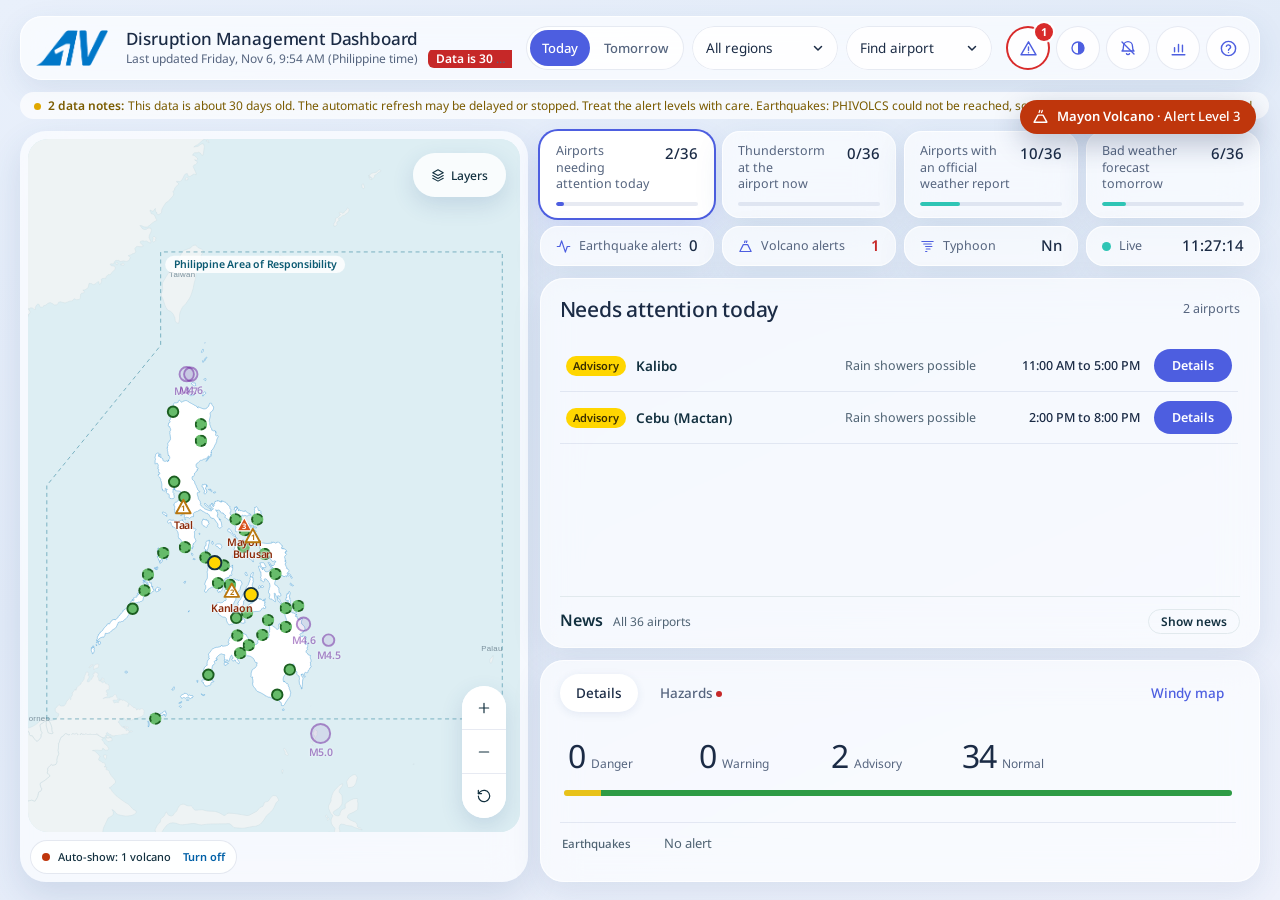
==== commit 6c34c6da: "Add files via upload" ====
--- a/docs/index.html
+++ b/docs/index.html
@@ -2021,6 +2021,18 @@
 @media (max-width:900px){.themebtn{width:40px;height:40px}}
 @media (max-width:480px){.glass .app .themebtn,.glass .app .sndbtn,.glass .app .helpbtn{width:34px;height:34px}.glass header.top .tools{gap:4px}.glass .app .brand h1{font-size:13px;letter-spacing:-.015em}.glass .app .brand img{height:26px;padding:0 0 0 4px}.glass .app .brand{gap:8px}}
 @media (max-width:350px){.glass .app .brand h1{font-size:12.5px}.glass .app .brand img{height:22px}}
+.pagelink{display:flex;align-items:center;justify-content:center;gap:8px;margin:14px 0 4px;min-height:44px;padding:0 18px;border-radius:999px;background:var(--g-accent,#4D5EE0);color:#FFFFFF !important;font-size:13.5px;font-weight:600;text-decoration:none}
+.rptbtn{display:inline-flex !important;align-items:center;justify-content:center;text-decoration:none;flex:none}.rptbtn svg{width:20px;height:20px}
+.layer #satCv{opacity:1}
+html:not([data-theme="dark"]) .layer #satCv{filter:brightness(.7) drop-shadow(0 0 1px rgba(60,80,110,.25))}
+#heatPins{pointer-events:none;z-index:6}
+.hchip{position:absolute;transform:translate(-50%,9px);font-size:10.5px;font-weight:700;line-height:1;border-radius:6px;padding:3px 4px;white-space:nowrap;box-shadow:0 1px 3px rgba(0,0,0,.25);font-variant-numeric:tabular-nums}
+.hchip.h-none{background:#E3E8F1;color:#33435E}.hchip.h-caution,.hk .h-caution{background:#FDE68A;color:#3D2600}.hchip.h-xcaution,.hk .h-xcaution{background:#FDBA4D;color:#3D2600}.hchip.h-danger,.hk .h-danger{background:#C2410C;color:#FFFFFF}.hchip.h-xdanger,.hk .h-xdanger{background:#7F1D1D;color:#FFFFFF}
+.lyrkey{position:static;margin:0 2px;background:rgba(255,255,255,.7);color:#33435E;border-radius:14px;padding:7px 12px;font-size:12px;line-height:1.45;display:flex;flex-direction:column;gap:4px;box-shadow:inset 0 0 0 1px rgba(120,140,180,.2)}
+.lyrkey[hidden]{display:none}
+.lyrkey b{color:#1B2B45;font-weight:600}.lyrkey .hk{display:inline-flex;align-items:center;gap:4px;flex-wrap:wrap;margin-left:4px}.lyrkey .hk i{display:inline-block;width:10px;height:10px;border-radius:3px;margin-left:4px}
+html[data-theme="dark"] .lyrkey{background:rgba(30,39,58,.94);color:#C9D3E5}html[data-theme="dark"] .lyrkey b{color:#E8EDF6}
+.pagelink:hover{filter:brightness(1.08)}.pagelink svg{width:16px;height:16px}
 html[data-theme="dark"]{color-scheme:dark;--ink:#E8EDF6;--muted:#9AA8BF;--line:rgba(140,160,200,.20);--panel:#1B2335;--page:#0C111B;--brand:#A9BEFF;--action:#A9BEFF;--tint:#222B40}
 html[data-theme="dark"] .glass{--muted:#9AA8BF;--g-surf:30,39,58;--g-solid:#2A3550;--g-ink:#E8EDF6;--g-muted:#9AA8BF;--g-accent:#4F5FE4;--g-accent-ink:#AEB9FF;--g-rule:rgba(140,160,200,.28)}
 html[data-theme="dark"] body.glass{background:linear-gradient(160deg,#0B1019 0%,#0E1522 45%,#101726 100%) fixed;color:var(--g-ink)}
@@ -2539,6 +2551,7 @@
     <button class="themebtn alertbtn" id="alertBtn" hidden aria-expanded="false"><svg viewBox="0 0 24 24" aria-hidden="true" fill="none" stroke="currentColor" stroke-width="1.800" stroke-linecap="round" stroke-linejoin="round"><path d="M12 3.500l9.500 16.500h-19zM12 10v4.500M12 17.300v.2"/></svg><b>0</b></button>
     <button class="themebtn" id="themeBtn" aria-label="Colour theme"></button>
     <button class="sndbtn" id="sndBtn" aria-pressed="false" aria-label="Sound alerts are off" title="Sound alerts: off"><svg viewBox="0 0 24 24" aria-hidden="true"><path d="M6 9.5a6 6 0 0 1 12 0c0 5 2 6.5 2 6.5H4s2-1.500 2-6.500zM10 19.500a2.200 2.200 0 0 0 4 0" fill="none" stroke="currentColor" stroke-width="1.800" stroke-linecap="round" stroke-linejoin="round"/><path class="off" d="M4 4l16 16" stroke="currentColor" stroke-width="1.800" stroke-linecap="round"/></svg></button>
+    <a class="helpbtn rptbtn" id="rptBtn" href="report.html" aria-label="Monthly disruption report" title="Monthly disruption report"><svg viewBox="0 0 24 24" aria-hidden="true" fill="none" stroke="currentColor" stroke-width="1.8" stroke-linecap="round" stroke-linejoin="round"><path d="M4 20h16M7 16v-5M12 16V7M17 16v-8"/></svg></a>
     <button class="helpbtn" id="helpBtn" aria-label="How to use this dashboard" title="How to use this dashboard"><svg viewBox="0 0 24 24" aria-hidden="true" fill="none" stroke="currentColor" stroke-width="1.800" stroke-linecap="round" stroke-linejoin="round"><circle cx="12" cy="12" r="9"/><path d="M9.300 9.200a2.800 2.800 0 0 1 5.400 1c0 1.900-2.700 2.400-2.700 4M12 17.200h.010"/></svg></button>
   </div>
 </header>
@@ -2572,13 +2585,17 @@
       <div class="layer" id="layer">
         <img id="wideMap" class="widemap" src="assets/map-wide.svg" alt="" aria-hidden="true">
         <div class="stage" id="stage"><img src="assets/map.svg" alt="Map of the Philippines"></div>
+        <canvas id="satCv" width="10" height="10" aria-hidden="true" hidden></canvas>
         <canvas id="rainCv" width="480" height="723" aria-hidden="true"></canvas>
         <div class="stage" id="pins"></div>
+        <div class="stage" id="heatPins" aria-hidden="true" hidden></div>
       </div>
       <div class="banner" id="banner"></div>
       <button class="lyrbtn" id="lyrBtn" aria-expanded="false" aria-controls="lyrPop"><svg viewBox="0 0 24 24" aria-hidden="true"><path d="M12 3l9 5-9 5-9-5zM3 13l9 5 9-5M3 17.500l9 5 9-5" fill="none" stroke="currentColor" stroke-width="1.800" stroke-linejoin="round" stroke-linecap="round"/></svg>Layers</button>
       <div class="lyr" id="lyrPop" hidden>
         <label><input type="checkbox" id="lyRain" checked>Rain and thunder forecast</label>
+        <label><input type="checkbox" id="lySat">Satellite clouds</label>
+        <label><input type="checkbox" id="lyHeat">Heat index</label>
         <label><input type="checkbox" id="lyQuake" checked>Earthquakes</label>
         <label><input type="checkbox" id="lyVolc">All volcanoes</label>
         <label><input type="checkbox" id="lyNames">All airport names</label>
@@ -2593,6 +2610,7 @@
     </div>
     <div class="selbar" id="selBar"><span class="nm" id="selName"></span><span id="selPill"></span><button class="btn" id="selGo" style="min-height:36px;padding:0 10px">Details</button></div>
     <div class="mapfoot" id="mapFoot"></div>
+    <div class="lyrkey" id="lyrKey" hidden></div>
     <div class="rainbar" id="rainBar" hidden>
       <button class="btn" id="rainPlay">Stop</button>
       <div class="info"><span class="k">Forecast rain</span><span class="v" id="rainTime"></span></div>
@@ -2704,6 +2722,7 @@
         <li><strong>Press an airport</strong> on the map or in the list to see what is happening, what is expected, and what to do.</li>
         <li><strong>Narrow it down</strong> with Today or Tomorrow, the region menu, or Find airport.</li>
         <li><strong>The triangle button</strong> at the top shows every active alert. Press an alert to go to it.</li>
+        <li><strong>Full pages:</strong> under any airport or event, press the blue button for its own page, with the hour-by-hour forecast, the last 30 days, or a map and timeline. The <strong>chart button</strong> at the top opens the monthly report. These pages are for viewing only.</li>
         <li><strong>Close</strong> a selection with the X, or press an empty part of the map.</li>
       </ul>
     </div>
@@ -2715,6 +2734,8 @@
         <li><strong>Purple rings</strong> are earthquakes. <strong>Triangles</strong> are volcanoes. <strong>A swirl</strong> is a typhoon, with its expected path.</li>
         <li><strong>Blue to red shading</strong> is the rain forecast for the next 24 hours. It plays by itself; use the slider to pick an hour.</li>
         <li><strong>Layers</strong> turns the rain, earthquakes and names on or off. Zoom with + and &minus;, or pinch.</li>
+        <li><strong>Satellite clouds</strong> (in Layers) shows the latest Himawari-9 picture: what the sky looks like now, not a forecast.</li>
+        <li><strong>Heat index</strong> (in Layers) shows how hot it will feel at each airport, with PAGASA's levels: Caution 27&ndash;32&deg;C, Extreme caution 33&ndash;41&deg;C, Danger 42&ndash;51&deg;C, Extreme danger 52&deg;C and above. At Danger, rotate ramp crews and plan water and shade breaks.</li>
       </ul>
     </div>
 
@@ -2755,7 +2776,7 @@
 
     <details class="sec help-data hmore">
       <summary><h3>Where the data comes from</h3></summary>
-      <p>Airport weather: official PAGASA airport reports and forecasts. Typhoons: Japan Meteorological Agency, aviation storm warnings and GDACS. Earthquakes: PHIVOLCS, with USGS and EMSC as backups. Volcanoes: PHIVOLCS and the Tokyo ash advisory centre. Rain forecast: MET Norway. News: PAGASA, PHIVOLCS, national and local newsrooms, and the transport and airport authorities. Holidays: a public holiday calendar and the team's events file.</p>
+      <p>Airport weather: official PAGASA airport reports and forecasts. Typhoons: Japan Meteorological Agency, aviation storm warnings and GDACS. Earthquakes: PHIVOLCS, with USGS and EMSC as backups. Volcanoes: PHIVOLCS and the Tokyo ash advisory centre. Rain forecast: MET Norway. Heat index: worked out from MET Norway temperature and humidity, and from the airport report when there is one, using the same formula as PAGASA. Satellite clouds: Himawari-9, through NASA GIBS. News: PAGASA, PHIVOLCS, national and local newsrooms, and the transport and airport authorities. Holidays: a public holiday calendar and the team's events file.</p>
       <div class="help-data-grid">
         <div class="help-data-copy">
           <p id="hChecked"></p>
@@ -2864,7 +2885,7 @@
   }
 }
 /* Map layers: what is drawn on the map. Saved on this device. */
-var LAYERS = { rain: true, quake: true, volc: false, names: false };
+var LAYERS = { rain: true, quake: true, volc: false, names: false, sat: false, heat: false };
 try { var _ly = JSON.parse(localStorage.getItem('awm-layers') || 'null'); if (_ly) { for (var _k in LAYERS) { if (typeof _ly[_k] === 'boolean') LAYERS[_k] = _ly[_k]; } } } catch (e) {}
 function applyLayers() {
   var st = $('pins'); if (!st) return;
@@ -2872,6 +2893,8 @@
   var nw = D ? D.airports.filter(function (a) { return a.level === 'warning' && inRegion(a); }).length : 99;
   st.classList.toggle('few-labels', nw <= 5);                      // with only a few Warning airports there is room to name them
   $('lyRain').checked = LAYERS.rain; $('lyQuake').checked = LAYERS.quake; $('lyVolc').checked = LAYERS.volc; $('lyNames').checked = LAYERS.names;
+  $('lySat').checked = LAYERS.sat; $('lyHeat').checked = LAYERS.heat;
+  if (typeof satShow === 'function') { satShow(); heatDraw(); }
 }
 /* ---------- preview look: key figures, big status numbers, map callout icons ---------- */
 var G_ICON = { bolt: '<svg viewBox="0 0 24 24"><path d="M13 2L5 13.500h5.500L9.500 22 19 10h-6z" fill="currentColor"/></svg>',
@@ -3201,6 +3224,14 @@
   return '<div class="f"><span class="k">Right now</span><span class="dnow">' + esc(first.replace(/^Estimate: /, '')) + '</span></div>' +
     '<div class="dfacts">' + cell('Wind', w ? w[1] + ' km/h' : '') + cell('Temperature', c ? c[1] + '\u00B0C' : '') + cell(a.est ? 'Estimate' : 'Reported', at ? at[1] : (a.est ? 'Forecast' : '')) + '</div>';
 }
+function heatField(a) {
+  var h = a.heat; if (!h || h.peak == null) return '';
+  var lv = heatLv(h.peak), nl = h.now != null ? heatLv(h.now) : null;
+  var t = (h.now != null ? 'Feels like about ' + h.now + '°C now' + (nl ? ' (' + nl[2] + ')' : '') + '. ' : '') +
+    (h.when === 'now' ? '' : 'Highest in the next 24 hours: about ' + h.peak + '°C' + (lv ? ' (' + lv[2] + ')' : '') + ', ' + h.when + (h.day === 'tomorrow' ? ' tomorrow' : '') + '. ') +
+    (lv && (lv[1] === 'danger' || lv[1] === 'xdanger') ? h.todo : '');
+  return field('Heat index (PAGASA levels)', t.trim());
+}
 function field(k, v) { return '<div class="f"><span class="k">' + k + '</span><span class="v">' + esc(v) + '</span></div>'; }
 function applyState() {
   if (!D) return;
@@ -3252,7 +3283,7 @@
   var d = $('detail'), a = S.sel ? byId(S.sel) : null, q = (!a && S.qk) ? quakeById(S.qk) : null, vo = (!a && !q && S.vk) ? volcanoById(S.vk) : null, cy = (!a && !q && !vo && S.tk) ? cycloneById(S.tk) : null;
   if (a) {
     d.innerHTML = '<div class="detail ap">' + sceneBanner(a) +
-      (tyHit(a) ? todoBox('typhoon', tyHit(a).c.todo) : '') + todoBox(a.level, a.todo) + fltBlock(a) + nowFacts(a) + field('Forecast for later today', a.next) + hoursStrip(a) +
+      (tyHit(a) ? todoBox('typhoon', tyHit(a).c.todo) : '') + todoBox(a.level, a.todo) + fltBlock(a) + nowFacts(a) + heatField(a) + field('Forecast for later today', a.next) + hoursStrip(a) +
       fold('out', 'Tomorrow and the week ahead', '', field('Tomorrow', a.tmr) + (weekList(a) || field('Days ahead', a.days))) +
       fold('about', 'About this reading', a.est ? 'Estimate' : 'Official report', field('Confidence', a.conf) + field('Updated', a.upd) + field('Source', a.src)) + '</div>';
   } else if (q) {
@@ -3287,6 +3318,9 @@
   } else {
     d.innerHTML = (typeof FLT !== 'undefined' && FLT.card && FLT.planes[FLT.card]) ? fltDetail() : '<div class="hint">Select an airport, earthquake, volcano, typhoon or plane to see its details here.</div>';
   }
+  // a link to the full page for this airport or event (view only)
+  var pgUrl = a ? 'airport.html?id=' + encodeURIComponent(a.id) : q ? 'event.html?id=q:' + encodeURIComponent(q.id) : vo ? 'event.html?id=v:' + encodeURIComponent(vo.id) : (cy && !cy.low) ? 'event.html?id=t:' + encodeURIComponent(cy.id) : '';
+  if (pgUrl && d.firstElementChild) d.firstElementChild.insertAdjacentHTML('beforeend', '<a class="pagelink" href="' + pgUrl + '">' + (a ? 'Open the full airport page' : 'Open the event page: map, airports and timeline') + '<svg viewBox="0 0 24 24" aria-hidden="true" fill="none" stroke="currentColor" stroke-width="2" stroke-linecap="round" stroke-linejoin="round"><path d="M5 12h14M13 6l6 6-6 6"/></svg></a>');
   var flagged = /^Earthquake flag/.test(D.flag || '');
   $('qDot').hidden = !flagged;
   $('vDot').hidden = !((D.vol_alerts || []).length);
@@ -3313,6 +3347,67 @@
   wxUpdate();
   if (typeof fltInbound === 'function') setTimeout(fltInbound, 0);
   R.lab = -1; rainDraw();
+}
+/* ---------- satellite clouds and heat index layers ---------- */
+// Satellite: the latest Himawari-9 infrared picture from NASA GIBS (free, no key), for lon 105 to 140 and lat -2 to 30.
+// Infrared shows cloud tops as bright (cold) and the ground and sea as grey (warm), so the grey is made see-through
+// and only the clouds are drawn, in white, over the map. Refreshed every 10 minutes while the layer is on.
+var SAT_BBOX = [105, -2, 140, 30];
+var SAT_BOX = { l: (8.69278161 * SAT_BBOX[0] - 1008.33883896) / 100, t: (-5.91775171 * SAT_BBOX[3] + 125.45788502) / 100,
+  w: 8.69278161 * (SAT_BBOX[2] - SAT_BBOX[0]) / 100, h: 5.91775171 * (SAT_BBOX[3] - SAT_BBOX[1]) / 100 };
+var SAT = { busy: false, at: 0, ok: null, timer: null };
+function satUrl() {
+  var slot = Math.floor(Date.now() / 600000);       // a new picture at most every 10 minutes
+  return 'https://gibs.earthdata.nasa.gov/wms/epsg4326/best/wms.cgi?SERVICE=WMS&REQUEST=GetMap&VERSION=1.1.1&LAYERS=Himawari_AHI_Band13_Clean_Infrared&STYLES=&FORMAT=image%2Fpng&TRANSPARENT=TRUE&SRS=EPSG%3A4326&BBOX=' + SAT_BBOX.join(',') + '&WIDTH=1050&HEIGHT=960&_=' + slot;
+}
+function satLoad() {
+  if (SAT.busy) return; SAT.busy = true;
+  var img = new Image(); img.crossOrigin = 'anonymous';
+  img.onload = function () {
+    SAT.busy = false;
+    try {
+      var c = $('satCv'); c.width = img.naturalWidth; c.height = img.naturalHeight;
+      var x = c.getContext('2d'); x.clearRect(0, 0, c.width, c.height); x.drawImage(img, 0, 0);
+      var id = x.getImageData(0, 0, c.width, c.height), d = id.data;
+      for (var i = 0; i < d.length; i += 4) {
+        var r = d[i], g = d[i + 1], b = d[i + 2], mx = Math.max(r, g, b), sat = mx - Math.min(r, g, b);
+        var a = sat > 30 ? 0.92 : Math.max(0, Math.min(1, (r - 118) / 80)) * 0.85;      // coloured = very cold storm tops
+        d[i] = 255; d[i + 1] = 255; d[i + 2] = 255; d[i + 3] = Math.round(a * 255 * (d[i + 3] / 255));
+      }
+      x.putImageData(id, 0, 0);
+      SAT.ok = true; SAT.at = Date.now();
+    } catch (e) { SAT.ok = false; }
+    lyrKey();
+  };
+  img.onerror = function () { SAT.busy = false; SAT.ok = false; lyrKey(); };
+  img.src = satUrl();
+}
+function satShow() {
+  var on = !!LAYERS.sat, c = $('satCv'); if (!c || !SAT) return;
+  c.hidden = !on;
+  if (on && (!SAT.at || Date.now() - SAT.at > 600000)) satLoad();
+  clearInterval(SAT.timer); SAT.timer = on ? setInterval(satLoad, 600000) : null;
+  lyrKey();
+}
+// Heat index: how hot it feels (temperature and humidity), the highest expected in the next 24 hours, with PAGASA's levels.
+var HEAT_LV = [[52, 'xdanger', 'Extreme danger'], [42, 'danger', 'Danger'], [33, 'xcaution', 'Extreme caution'], [27, 'caution', 'Caution']];
+function heatLv(v) { for (var i = 0; i < HEAT_LV.length; i++) if (v >= HEAT_LV[i][0]) return HEAT_LV[i]; return null; }
+function heatDraw() {
+  var el = $('heatPins'); if (!el) return;
+  el.hidden = !LAYERS.heat;
+  if (!LAYERS.heat || !D) { lyrKey(); return; }
+  el.innerHTML = D.airports.filter(function (a) { return a.heat && a.heat.peak != null && inRegion(a); }).map(function (a) {
+    var lv = heatLv(a.heat.peak);
+    return '<span class="hchip h-' + (lv ? lv[1] : 'none') + '" style="left:' + a.x + '%;top:' + a.y + '%" title="' + esc(a.name + ': heat index up to ' + a.heat.peak + '°C' + (a.heat.when ? ', ' + a.heat.when + (a.heat.day === 'tomorrow' ? ' tomorrow' : '') : '')) + '">' + a.heat.peak + '°</span>';
+  }).join('');
+  lyrKey();
+}
+function lyrKey() {
+  var k = $('lyrKey'); if (!k || !SAT) return;
+  var h = '';
+  if (LAYERS.sat) h += '<div><b>Satellite clouds</b> ' + (SAT.ok === false ? '<span>could not be loaded right now</span>' : SAT.ok ? '<span>Himawari-9 via NASA, latest picture (usually under an hour old), checked ' + phTime(SAT.at) + '</span>' : '<span>loading…</span>') + '</div>';
+  if (LAYERS.heat) h += '<div><b>Heat index</b>, highest in the next 24 hours <span class="hk"><i class="h-caution"></i>27–32 <i class="h-xcaution"></i>33–41 <i class="h-danger"></i>42–51 <i class="h-xdanger"></i>52+ °C</span></div>';
+  k.innerHTML = h; k.hidden = !h;
 }
 /* ---------- rain and thunder animation (Windy.com embed) ---------- */
 var WX = { open: false, layer: 'rain', follow: true, src: '' };
@@ -4307,7 +4402,7 @@
 $('notice').addEventListener('click', function () { this.classList.toggle('open'); fit(); });
 $('lyrBtn').addEventListener('click', function (e) { e.stopPropagation(); var pop = $('lyrPop'); pop.hidden = !pop.hidden; this.setAttribute('aria-expanded', pop.hidden ? 'false' : 'true'); });
 document.addEventListener('click', function (e) { var pop = $('lyrPop'); if (e.isTrusted && !pop.hidden && !e.target.closest('#lyrPop') && !e.target.closest('#lyrBtn')) { pop.hidden = true; $('lyrBtn').setAttribute('aria-expanded', 'false'); } });
-[['lyRain', 'rain'], ['lyQuake', 'quake'], ['lyVolc', 'volc'], ['lyNames', 'names']].forEach(function (p2) {
+[['lyRain', 'rain'], ['lyQuake', 'quake'], ['lyVolc', 'volc'], ['lyNames', 'names'], ['lySat', 'sat'], ['lyHeat', 'heat']].forEach(function (p2) {
   $(p2[0]).addEventListener('change', function () {
     LAYERS[p2[1]] = this.checked; try { localStorage.setItem('awm-layers', JSON.stringify(LAYERS)); } catch (e) {}
     if (p2[1] === 'rain' && typeof R !== 'undefined' && R.show !== this.checked) $('rainShow').click();
@@ -4385,6 +4480,8 @@
   [st, $('pins')].forEach(function (el) { el.style.width = sw + 'px'; el.style.height = sh + 'px'; el.style.left = OX + 'px'; el.style.top = OY + 'px'; });
   // dots and labels are drawn for the usual view, so they keep their normal size there and shrink a little when zoomed right out
   var pn = $('pins'); pn.style.width = (sw * HOMEZ) + 'px'; pn.style.height = (sh * HOMEZ) + 'px'; pn.style.transformOrigin = '0 0'; pn.style.transform = 'scale(' + (1 / HOMEZ).toFixed(5) + ')';
+  var hp = $('heatPins'); if (hp) { hp.style.left = OX + 'px'; hp.style.top = OY + 'px'; hp.style.width = (sw * HOMEZ) + 'px'; hp.style.height = (sh * HOMEZ) + 'px'; hp.style.transformOrigin = '0 0'; hp.style.transform = 'scale(' + (1 / HOMEZ).toFixed(5) + ')'; }
+  var sc2 = $('satCv'); if (sc2 && SAT_BOX) { sc2.style.left = (OX + sw * SAT_BOX.l) + 'px'; sc2.style.top = (OY + sh * SAT_BOX.t) + 'px'; sc2.style.width = (sw * SAT_BOX.w) + 'px'; sc2.style.height = (sh * SAT_BOX.h) + 'px'; }
   // the neighbouring countries fill the space beside the Philippines on wide screens (picture only, nothing to press)
   var wm = $('wideMap'); if (wm) { wm.style.left = (OX + sw * WIDE_BOX.l) + 'px'; wm.style.top = (OY + sh * WIDE_BOX.t) + 'px'; wm.style.width = (sw * WIDE_BOX.w) + 'px'; wm.style.height = (sh * WIDE_BOX.h) + 'px'; }
   // the rain canvas covers the whole of EXT; GEO says where the map image sits inside it, in canvas pixels
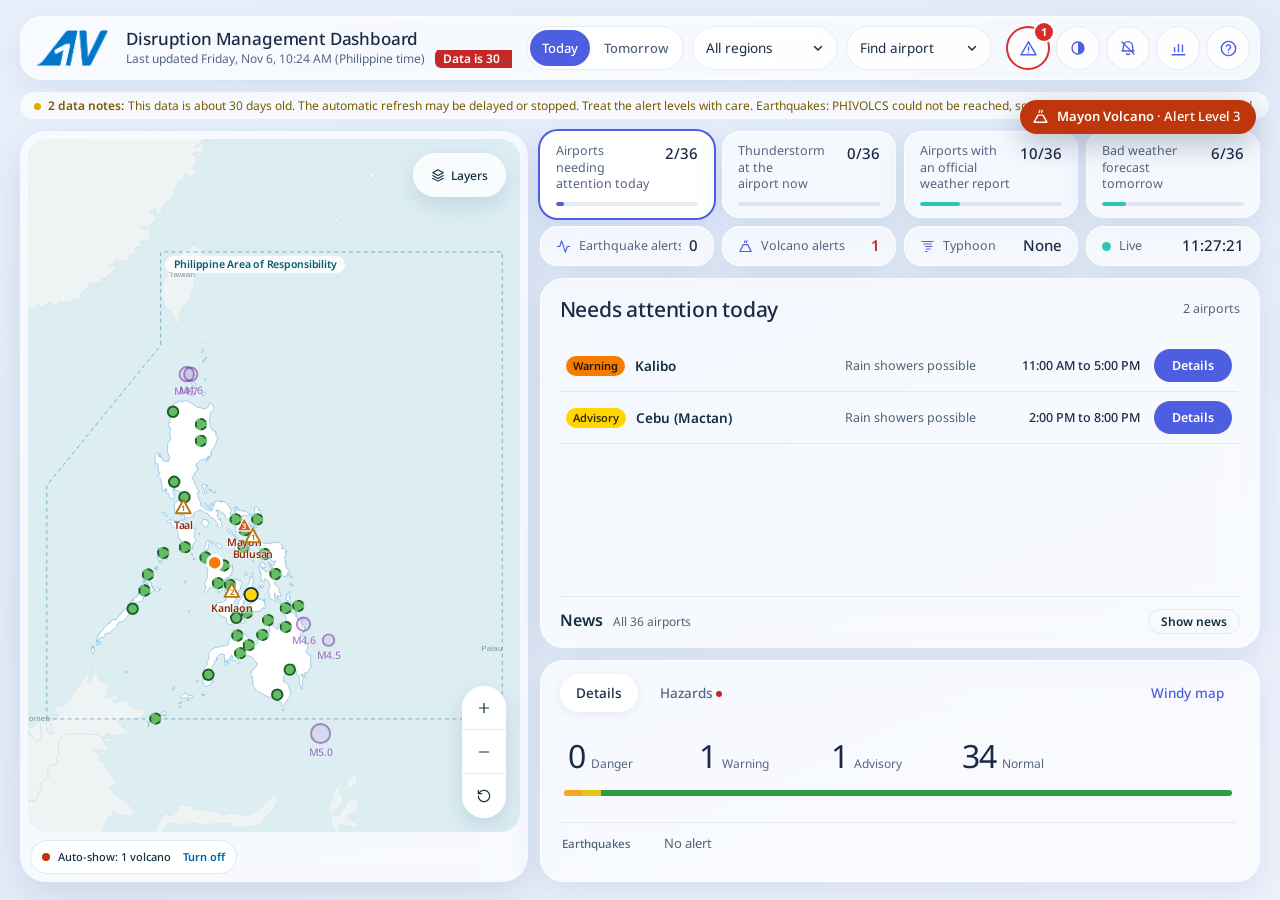
==== commit 13d75a18: "Add files via upload" ====
--- a/docs/index.html
+++ b/docs/index.html
@@ -2032,6 +2032,11 @@
 .lyrkey[hidden]{display:none}
 .lyrkey b{color:#1B2B45;font-weight:600}.lyrkey .hk{display:inline-flex;align-items:center;gap:4px;flex-wrap:wrap;margin-left:4px}.lyrkey .hk i{display:inline-block;width:10px;height:10px;border-radius:3px;margin-left:4px}
 html[data-theme="dark"] .lyrkey{background:rgba(30,39,58,.94);color:#C9D3E5}html[data-theme="dark"] .lyrkey b{color:#E8EDF6}
+.camlink{display:flex;align-items:center;gap:12px;margin:10px 0;padding:10px 12px;border-radius:14px;background:rgba(77,94,224,.08);color:inherit !important;text-decoration:none}
+.camlink:hover{background:rgba(77,94,224,.14)}
+.camlink>svg{width:22px;height:22px;flex:none;color:var(--g-accent-ink,#4D5EE0)}
+.camlink>span{display:flex;flex-direction:column;min-width:0;font-size:12.5px;line-height:1.35}.camlink>span b{font-size:13.5px;font-weight:600}.camlink>span>span{color:var(--g-muted,#56657F)}
+.camlink i{margin-left:auto;font-style:normal;font-size:12.5px;font-weight:600;color:#FFFFFF;background:var(--g-accent,#4D5EE0);border-radius:999px;padding:6px 14px;flex:none}
 .pagelink:hover{filter:brightness(1.08)}.pagelink svg{width:16px;height:16px}
 html[data-theme="dark"]{color-scheme:dark;--ink:#E8EDF6;--muted:#9AA8BF;--line:rgba(140,160,200,.20);--panel:#1B2335;--page:#0C111B;--brand:#A9BEFF;--action:#A9BEFF;--tint:#222B40}
 html[data-theme="dark"] .glass{--muted:#9AA8BF;--g-surf:30,39,58;--g-solid:#2A3550;--g-ink:#E8EDF6;--g-muted:#9AA8BF;--g-accent:#4F5FE4;--g-accent-ink:#AEB9FF;--g-rule:rgba(140,160,200,.28)}
@@ -2723,6 +2728,7 @@
         <li><strong>Narrow it down</strong> with Today or Tomorrow, the region menu, or Find airport.</li>
         <li><strong>The triangle button</strong> at the top shows every active alert. Press an alert to go to it.</li>
         <li><strong>Full pages:</strong> under any airport or event, press the blue button for its own page, with the hour-by-hour forecast, the last 30 days, or a map and timeline. The <strong>chart button</strong> at the top opens the monthly report. These pages are for viewing only.</li>
+        <li><strong>Nearby camera:</strong> where a public webcam is close to an airport, the airport shows a camera button. It opens the camera on the airport page. It is someone else's camera, not an official weather report.</li>
         <li><strong>Close</strong> a selection with the X, or press an empty part of the map.</li>
       </ul>
     </div>
@@ -3283,7 +3289,7 @@
   var d = $('detail'), a = S.sel ? byId(S.sel) : null, q = (!a && S.qk) ? quakeById(S.qk) : null, vo = (!a && !q && S.vk) ? volcanoById(S.vk) : null, cy = (!a && !q && !vo && S.tk) ? cycloneById(S.tk) : null;
   if (a) {
     d.innerHTML = '<div class="detail ap">' + sceneBanner(a) +
-      (tyHit(a) ? todoBox('typhoon', tyHit(a).c.todo) : '') + todoBox(a.level, a.todo) + fltBlock(a) + nowFacts(a) + heatField(a) + field('Forecast for later today', a.next) + hoursStrip(a) +
+      (tyHit(a) ? todoBox('typhoon', tyHit(a).c.todo) : '') + todoBox(a.level, a.todo) + fltBlock(a) + camBlock(a) + nowFacts(a) + heatField(a) + field('Forecast for later today', a.next) + hoursStrip(a) +
       fold('out', 'Tomorrow and the week ahead', '', field('Tomorrow', a.tmr) + (weekList(a) || field('Days ahead', a.days))) +
       fold('about', 'About this reading', a.est ? 'Estimate' : 'Official report', field('Confidence', a.conf) + field('Updated', a.upd) + field('Source', a.src)) + '</div>';
   } else if (q) {
@@ -4655,7 +4661,19 @@
 requestAnimationFrame(rainTick);
 
 /* ---------- load and auto-refresh ---------- */
+/* nearby public webcams (Windy), refreshed by the update once a day */
+var CAMS = null, CAMS_AT = 0;
+function loadCams() {
+  if (Date.now() - CAMS_AT < 3600000) return; CAMS_AT = Date.now();
+  fetch('webcams.json?t=' + Math.floor(Date.now() / 3600000), { cache: 'no-store' }).then(function (r) { return r.ok ? r.json() : null; }).then(function (j) { if (j && j.airports) { CAMS = j; if (S.sel) applyState(); } }).catch(function () {});
+}
+function camFor(id) { var l = CAMS && CAMS.airports && CAMS.airports[id]; return l ? l.filter(function (c) { return c.active; })[0] || null : null; }
+function camBlock(a) {
+  var c = camFor(a.id); if (!c) return '';
+  return '<a class="camlink" href="airport.html?id=' + encodeURIComponent(a.id) + '#camera"><svg viewBox="0 0 24 24" aria-hidden="true" fill="none" stroke="currentColor" stroke-width="1.8" stroke-linecap="round" stroke-linejoin="round"><path d="M3 7.5h12v9H3zM15 10.5l6-3v9l-6-3"/></svg><span><b>Nearby camera' + (c.live ? ' (live video)' : '') + '</b><span>' + esc(c.title.replace(/^.*?:\s*/, '').replace(/ › /g, ', ')) + ', about ' + Math.round(c.km) + ' km away</span></span><i aria-hidden="true">View</i></a>';
+}
 function load() {
+  loadCams();
   fetch('data.json?t=' + Math.floor(Date.now() / 30000), { cache: 'no-store' }).then(function (r) { if (!r.ok) throw new Error(r.status); return r.json(); }).then(function (j) {
     var first = !D;
     if (!D || j.generated_ms !== D.generated_ms) { D = j; if (S.qk && !quakeById(S.qk)) S.qk = ''; if (S.vk && !volcanoById(S.vk)) S.vk = ''; if (S.tk && !cycloneById(S.tk)) S.tk = ''; renderData(); applyState(); liveQuakes(); } else { renderNotice(); }
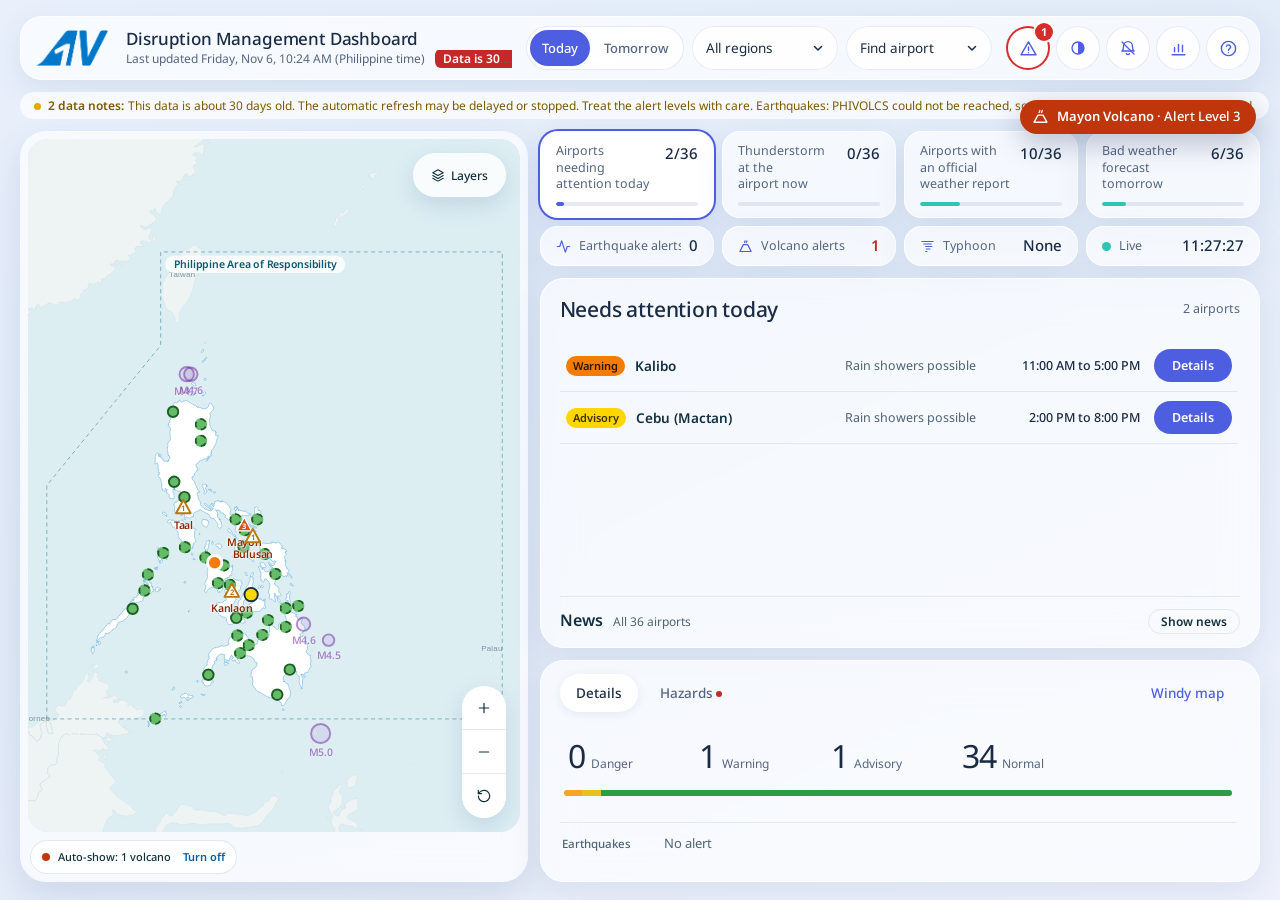
==== commit 20103462: "Add files via upload" ====
--- a/docs/index.html
+++ b/docs/index.html
@@ -2037,6 +2037,10 @@
 .camlink>svg{width:22px;height:22px;flex:none;color:var(--g-accent-ink,#4D5EE0)}
 .camlink>span{display:flex;flex-direction:column;min-width:0;font-size:12.5px;line-height:1.35}.camlink>span b{font-size:13.5px;font-weight:600}.camlink>span>span{color:var(--g-muted,#56657F)}
 .camlink i{margin-left:auto;font-style:normal;font-size:12.5px;font-weight:600;color:#FFFFFF;background:var(--g-accent,#4D5EE0);border-radius:999px;padding:6px 14px;flex:none}
+.apinset.camin{width:clamp(250px,40%,340px);pointer-events:auto}
+.apinset .camv{position:relative;width:100%;aspect-ratio:16/10;border-radius:9px;overflow:hidden;background:#0B1019}
+.apinset .camv iframe{position:absolute;inset:0;width:100%;height:100%;border:0}
+.apinset.camin .apf{font-size:11px;line-height:1.35;color:#56657F;margin:6px 2px 0}
 .pagelink:hover{filter:brightness(1.08)}.pagelink svg{width:16px;height:16px}
 html[data-theme="dark"]{color-scheme:dark;--ink:#E8EDF6;--muted:#9AA8BF;--line:rgba(140,160,200,.20);--panel:#1B2335;--page:#0C111B;--brand:#A9BEFF;--action:#A9BEFF;--tint:#222B40}
 html[data-theme="dark"] .glass{--muted:#9AA8BF;--g-surf:30,39,58;--g-solid:#2A3550;--g-ink:#E8EDF6;--g-muted:#9AA8BF;--g-accent:#4F5FE4;--g-accent-ink:#AEB9FF;--g-rule:rgba(140,160,200,.28)}
@@ -2728,7 +2732,7 @@
         <li><strong>Narrow it down</strong> with Today or Tomorrow, the region menu, or Find airport.</li>
         <li><strong>The triangle button</strong> at the top shows every active alert. Press an alert to go to it.</li>
         <li><strong>Full pages:</strong> under any airport or event, press the blue button for its own page, with the hour-by-hour forecast, the last 30 days, or a map and timeline. The <strong>chart button</strong> at the top opens the monthly report. These pages are for viewing only.</li>
-        <li><strong>Nearby camera:</strong> where a public webcam is close to an airport, the airport shows a camera button. It opens the camera on the airport page. It is someone else's camera, not an official weather report.</li>
+        <li><strong>Nearby camera:</strong> where a public webcam is close to an airport, selecting the airport plays that camera in the box at the bottom left of the map, in place of the runway close-up. The airport page shows it larger. It is someone else's camera, not an official weather report.</li>
         <li><strong>Close</strong> a selection with the X, or press an empty part of the map.</li>
       </ul>
     </div>
@@ -3930,6 +3934,19 @@
 function airportInset() {
   var box = $('apInset'), a = S.sel ? byId(S.sel) : null, R = a && RWY[a.id];
   if (!box) { box = document.createElement('div'); box.id = 'apInset'; box.className = 'apinset'; box.hidden = true; $('vp').appendChild(box); }
+  // an airport with a working public webcam nearby shows the camera here instead of the runway drawing
+  var cam = a ? camFor(a.id) : null;
+  if (cam) {
+    var ck = a.id + ':' + cam.id;
+    if (box.getAttribute('data-cam') === ck && !box.hidden) return;          // already playing: do not restart it
+    var cname = cam.title.replace(/^.*?:\s*/, '').replace(/ › /g, ', '), cu = Date.parse(cam.updated || '');
+    box.className = 'apinset camin'; box.setAttribute('data-cam', ck);
+    box.innerHTML = '<div class="aph"><b>' + (cam.live ? 'Live camera' : 'Nearby camera') + '</b><span>' + esc(a.name) + ' · ' + esc(cname) + ', about ' + Math.round(cam.km) + ' km</span></div>' +
+      '<div class="camv"><iframe src="' + esc((cam.live || cam.day) + '?autoplay=1&loop=1') + '" title="' + esc('Webcam near ' + a.name) + '" allow="autoplay; fullscreen" allowfullscreen></iframe></div>' +
+      '<div class="apf">' + (cam.live ? 'Live video' : 'Last 24 hours, playing on repeat') + (cu ? '. Latest picture ' + phTime(cu) : '') + '. Not an official weather report. Webcams provided by windy.com</div>';
+    box.hidden = false; return;
+  }
+  if (box.getAttribute('data-cam')) { box.removeAttribute('data-cam'); box.className = 'apinset'; }
   if (!a || !R || !R.length) { box.hidden = true; box.innerHTML = ''; return; }
   var o = a.obs || {}, x = crossOf(a), W = 240, H = 200, cx = 120, cy = 102, K = 14, s = '';
   s += '<circle cx="' + cx + '" cy="' + cy + '" r="' + (10 * K) + '" class="r2"/><circle cx="' + cx + '" cy="' + cy + '" r="' + (5 * K) + '" class="r1"/>' +
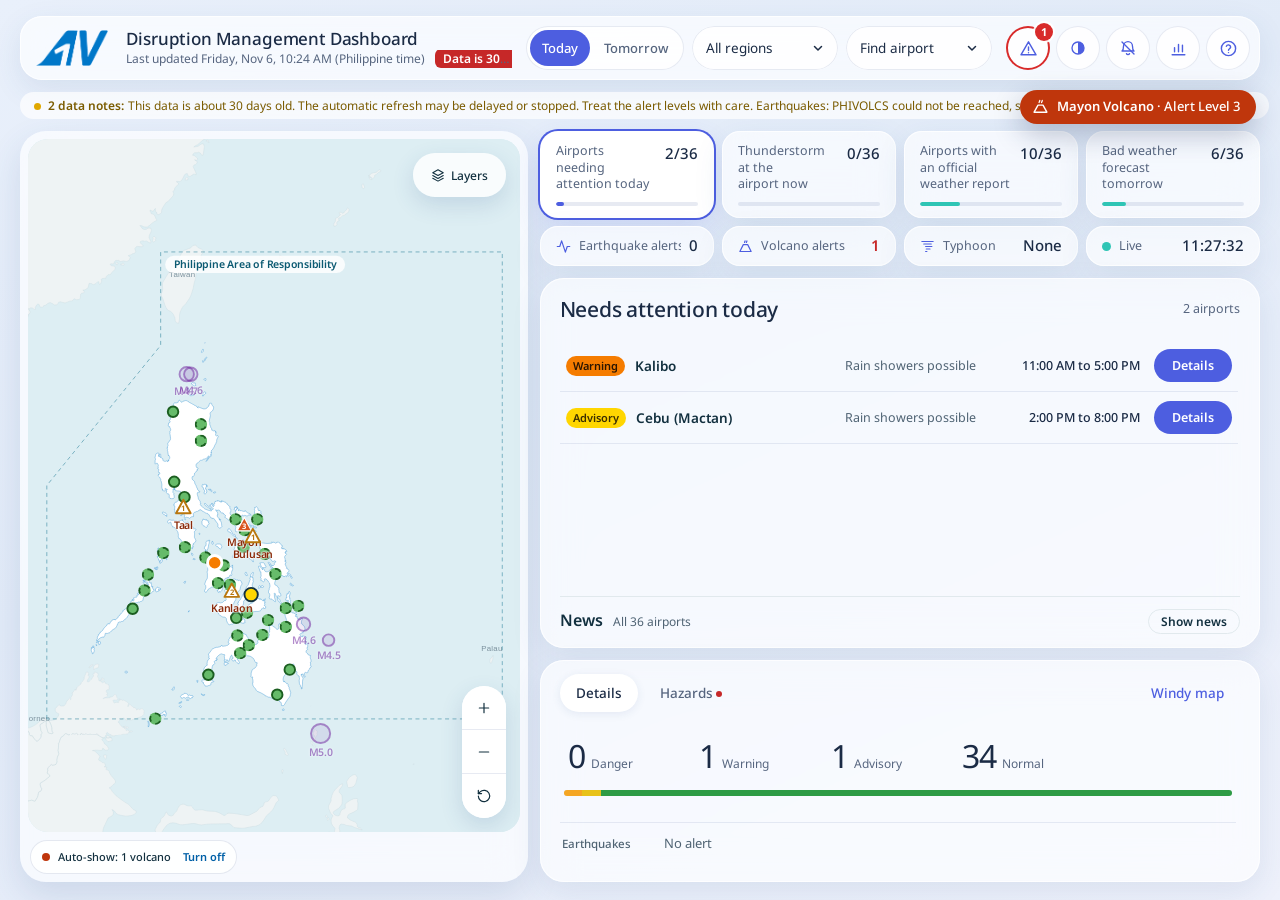
==== commit 3a405ad2: "Add files via upload" ====
--- a/docs/index.html
+++ b/docs/index.html
@@ -2732,7 +2732,7 @@
         <li><strong>Narrow it down</strong> with Today or Tomorrow, the region menu, or Find airport.</li>
         <li><strong>The triangle button</strong> at the top shows every active alert. Press an alert to go to it.</li>
         <li><strong>Full pages:</strong> under any airport or event, press the blue button for its own page, with the hour-by-hour forecast, the last 30 days, or a map and timeline. The <strong>chart button</strong> at the top opens the monthly report. These pages are for viewing only.</li>
-        <li><strong>Nearby camera:</strong> where a public webcam is close to an airport, selecting the airport plays that camera in the box at the bottom left of the map, in place of the runway close-up. The airport page shows it larger. It is someone else's camera, not an official weather report.</li>
+        <li><strong>Nearby camera:</strong> where a public webcam is close to an airport, selecting the airport plays that camera in the box at the bottom left of the map, in place of the runway close-up: live video where there is a YouTube stream, otherwise the last 24 hours of pictures on repeat. The airport page shows it too, with links to cameras on other sites. Selecting Mayon, Bulusan, Taal or Kanlaon plays that volcano's live camera in the same box. It is someone else's camera, not an official weather report.</li>
         <li><strong>Close</strong> a selection with the X, or press an empty part of the map.</li>
       </ul>
     </div>
@@ -3293,7 +3293,7 @@
   var d = $('detail'), a = S.sel ? byId(S.sel) : null, q = (!a && S.qk) ? quakeById(S.qk) : null, vo = (!a && !q && S.vk) ? volcanoById(S.vk) : null, cy = (!a && !q && !vo && S.tk) ? cycloneById(S.tk) : null;
   if (a) {
     d.innerHTML = '<div class="detail ap">' + sceneBanner(a) +
-      (tyHit(a) ? todoBox('typhoon', tyHit(a).c.todo) : '') + todoBox(a.level, a.todo) + fltBlock(a) + camBlock(a) + nowFacts(a) + heatField(a) + field('Forecast for later today', a.next) + hoursStrip(a) +
+      (tyHit(a) ? todoBox('typhoon', tyHit(a).c.todo) : '') + todoBox(a.level, a.todo) + fltBlock(a) + nowFacts(a) + heatField(a) + field('Forecast for later today', a.next) + hoursStrip(a) +
       fold('out', 'Tomorrow and the week ahead', '', field('Tomorrow', a.tmr) + (weekList(a) || field('Days ahead', a.days))) +
       fold('about', 'About this reading', a.est ? 'Estimate' : 'Official report', field('Confidence', a.conf) + field('Updated', a.upd) + field('Source', a.src)) + '</div>';
   } else if (q) {
@@ -3934,16 +3934,16 @@
 function airportInset() {
   var box = $('apInset'), a = S.sel ? byId(S.sel) : null, R = a && RWY[a.id];
   if (!box) { box = document.createElement('div'); box.id = 'apInset'; box.className = 'apinset'; box.hidden = true; $('vp').appendChild(box); }
-  // an airport with a working public webcam nearby shows the camera here instead of the runway drawing
-  var cam = a ? camFor(a.id) : null;
+  // an airport with a camera nearby plays it here instead of the runway drawing
+  var cam = a ? camPlayer(a.id) : null, vsel = (!a && S.vk && !S.qk) ? volcanoById(S.vk) : null;
+  if (!cam && vsel) { cam = volcanoCam(vsel.id); if (cam) a = { id: 'v:' + vsel.id, name: vsel.title }; }
   if (cam) {
-    var ck = a.id + ':' + cam.id;
+    var ck = a.id + ':' + cam.key;
     if (box.getAttribute('data-cam') === ck && !box.hidden) return;          // already playing: do not restart it
-    var cname = cam.title.replace(/^.*?:\s*/, '').replace(/ › /g, ', '), cu = Date.parse(cam.updated || '');
-    box.className = 'apinset camin'; box.setAttribute('data-cam', ck);
-    box.innerHTML = '<div class="aph"><b>' + (cam.live ? 'Live camera' : 'Nearby camera') + '</b><span>' + esc(a.name) + ' · ' + esc(cname) + ', about ' + Math.round(cam.km) + ' km</span></div>' +
-      '<div class="camv"><iframe src="' + esc((cam.live || cam.day) + '?autoplay=1&loop=1') + '" title="' + esc('Webcam near ' + a.name) + '" allow="autoplay; fullscreen" allowfullscreen></iframe></div>' +
-      '<div class="apf">' + (cam.live ? 'Live video' : 'Last 24 hours, playing on repeat') + (cu ? '. Latest picture ' + phTime(cu) : '') + '. Not an official weather report. Webcams provided by windy.com</div>';
+    box.className = 'apinset camin'; box.setAttribute('data-cam', ck); box.setAttribute('data-at', Date.now());
+    box.innerHTML = '<div class="aph"><b>' + (cam.vol ? 'Volcano camera' : 'Nearby camera') + '</b><span>' + (cam.vol ? esc(cam.name) : esc(a.name) + ' · ' + esc(cam.name)) + '</span></div>' +
+      '<div class="camv"><iframe src="' + esc(cam.src) + '" title="' + esc('Camera: ' + a.name) + '" allow="autoplay; encrypted-media; fullscreen" allowfullscreen referrerpolicy="strict-origin-when-cross-origin"></iframe></div>' +
+      '<div class="apf">' + esc(cam.cap) + (cam.vol ? ' Not an official PHIVOLCS observation.' : ' Not an official weather report.') + '</div>';
     box.hidden = false; return;
   }
   if (box.getAttribute('data-cam')) { box.removeAttribute('data-cam'); box.className = 'apinset'; }
@@ -4682,9 +4682,26 @@
 var CAMS = null, CAMS_AT = 0;
 function loadCams() {
   if (Date.now() - CAMS_AT < 3600000) return; CAMS_AT = Date.now();
-  fetch('webcams.json?t=' + Math.floor(Date.now() / 3600000), { cache: 'no-store' }).then(function (r) { return r.ok ? r.json() : null; }).then(function (j) { if (j && j.airports) { CAMS = j; if (S.sel) applyState(); } }).catch(function () {});
+  fetch('webcams.json?t=' + Math.floor(Date.now() / 3600000), { cache: 'no-store' }).then(function (r) { return r.ok ? r.json() : null; }).then(function (j) { if (j && j.airports) { CAMS = j; if (S.sel || S.vk) applyState(); } }).catch(function () {});
 }
 function camFor(id) { var l = CAMS && CAMS.airports && CAMS.airports[id]; return l ? l.filter(function (c) { return c.active; })[0] || null : null; }
+// a volcano's live camera, from cameras.json
+function volcanoCam(vid) {
+  var c = CAMS && ((CAMS.volcanoes || {})[vid] || []).filter(function (x) { return x.youtube; })[0];
+  return c ? { vol: true, key: 'y' + c.youtube, src: 'https://www.youtube-nocookie.com/embed/' + encodeURIComponent(c.youtube) + '?autoplay=1&mute=1&playsinline=1&loop=1&playlist=' + encodeURIComponent(c.youtube) + '&rel=0&modestbranding=1', name: c.title, cap: 'Live video' + (c.source ? ' (' + c.source + ')' : '') + ', muted.' } : null;
+}
+// the camera to play in the map box: a YouTube live stream first (real video), then a Windy webcam
+function camPlayer(id) {
+  if (!CAMS) return null;
+  var yt = ((CAMS.youtube || {})[id] || [])[0], ex = ((CAMS.extra || {})[id] || []).filter(function (c) { return c.youtube; })[0], w = camFor(id);
+  var ys = function (v) { return 'https://www.youtube-nocookie.com/embed/' + encodeURIComponent(v) + '?autoplay=1&mute=1&playsinline=1&loop=1&playlist=' + encodeURIComponent(v) + '&rel=0&modestbranding=1'; };
+  if (yt) return { key: 'y' + yt.id, src: ys(yt.id), name: yt.title, cap: 'Live video from YouTube (' + yt.channel + '), muted.' };
+  if (ex) return { key: 'y' + ex.youtube, src: ys(ex.youtube), name: ex.title, cap: 'Live video' + (ex.source ? ' (' + ex.source + ')' : '') + ', muted.' };
+  if (w) return { key: 'w' + w.id, src: 'https://webcams.windy.com/webcams/public/embed/player/' + encodeURIComponent(w.id) + '/day?autoplay=1&loop=1', name: w.title.replace(/^.*?:\s*/, '').replace(/ › /g, ', ') + ', about ' + Math.round(w.km) + ' km', cap: 'Last 24 hours on repeat, ending with the newest picture. Webcams provided by windy.com.' };
+  return null;
+}
+// a Windy timelapse is reloaded every 30 minutes so its last picture stays the newest
+setInterval(function () { var b = document.getElementById('apInset'), f = b && !b.hidden && b.querySelector('.camv iframe'); if (!f || f.src.indexOf('windy.com') < 0) return; if (Date.now() - (+b.getAttribute('data-at') || 0) > 1800000) { b.setAttribute('data-at', Date.now()); f.src = f.src; } }, 60000);
 function camBlock(a) {
   var c = camFor(a.id); if (!c) return '';
   return '<a class="camlink" href="airport.html?id=' + encodeURIComponent(a.id) + '#camera"><svg viewBox="0 0 24 24" aria-hidden="true" fill="none" stroke="currentColor" stroke-width="1.8" stroke-linecap="round" stroke-linejoin="round"><path d="M3 7.5h12v9H3zM15 10.5l6-3v9l-6-3"/></svg><span><b>Nearby camera' + (c.live ? ' (live video)' : '') + '</b><span>' + esc(c.title.replace(/^.*?:\s*/, '').replace(/ › /g, ', ')) + ', about ' + Math.round(c.km) + ' km away</span></span><i aria-hidden="true">View</i></a>';
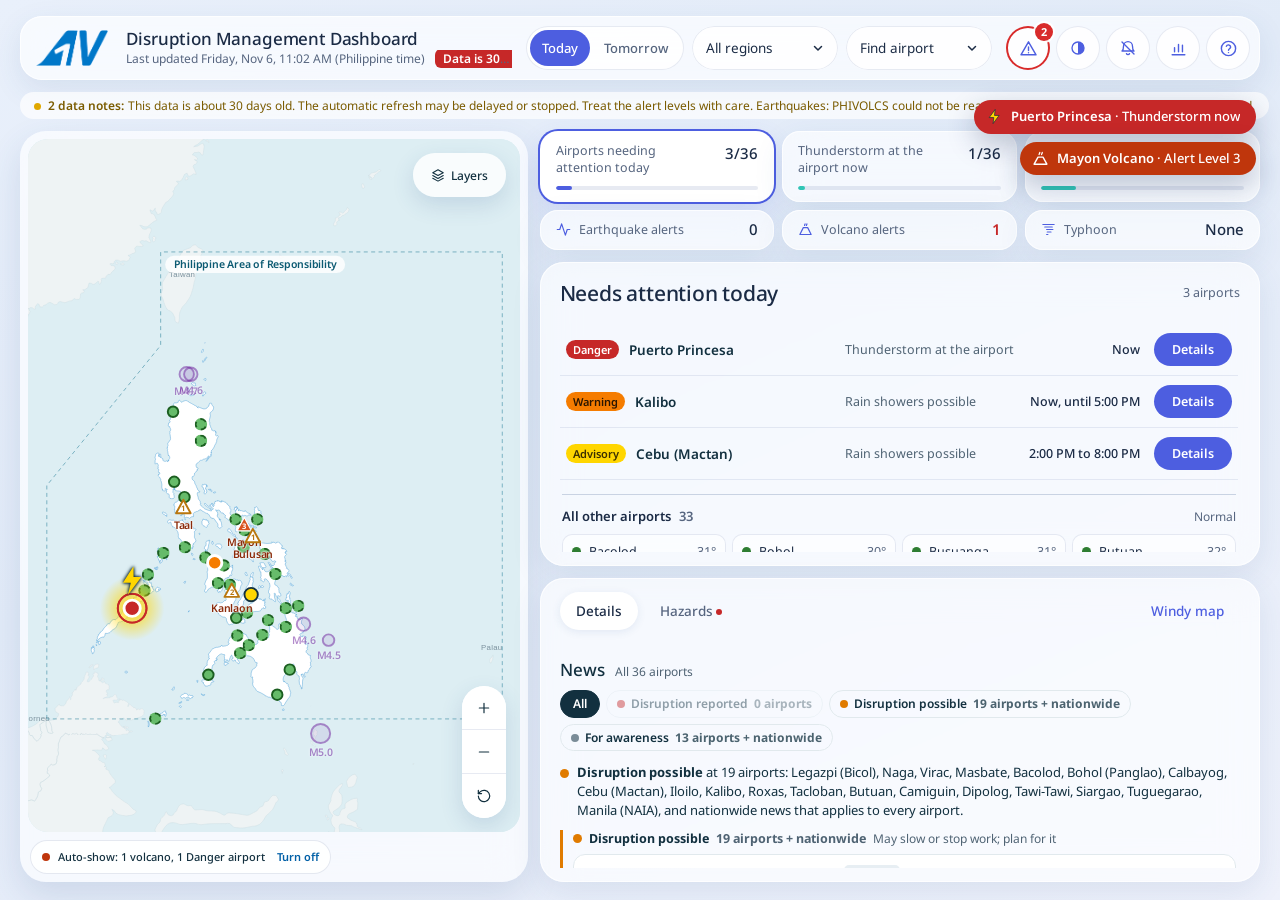
==== commit 458eacd7: "Add files via upload" ====
--- a/docs/index.html
+++ b/docs/index.html
@@ -2041,6 +2041,23 @@
 .apinset .camv{position:relative;width:100%;aspect-ratio:16/10;border-radius:9px;overflow:hidden;background:#0B1019}
 .apinset .camv iframe{position:absolute;inset:0;width:100%;height:100%;border:0}
 .apinset.camin .apf{font-size:11px;line-height:1.35;color:#56657F;margin:6px 2px 0}
+.app .cols .col.list>#list{flex:1 1 auto;max-height:none}
+@media (min-width:901px){.glass #kpis{grid-template-columns:repeat(3,minmax(0,1fr))}}
+@media (min-width:901px) and (max-width:1499px){.glass .app .cols,.glass .app .cols.tall{grid-template-rows:auto minmax(0,1fr) minmax(0,1fr)}}
+#statsBig[hidden],#summary[hidden]{display:none !important}
+.others{margin:14px 2px 4px;padding-top:12px;border-top:1px solid var(--g-rule,#DCE5EE)}
+.others .oh{display:flex;align-items:baseline;gap:8px;margin-bottom:8px;font-size:13px}
+.others .oh span{font-weight:600;color:var(--g-ink,#1B2B45)}.others .oh b{font-weight:600;color:var(--g-muted,#56657F)}.others .oh em{font-style:normal;margin-left:auto;font-size:12px;color:var(--g-muted,#56657F)}
+.others .og{display:grid;grid-template-columns:repeat(auto-fill,minmax(140px,1fr));gap:6px}
+.others .oc{display:flex;align-items:center;gap:8px;min-height:36px;padding:0 10px;border:none;border-radius:10px;background:rgba(var(--g-surf,255,255,255),.6);box-shadow:inset 0 0 0 1px rgba(120,140,180,.18);color:var(--g-ink,#1B2B45);font:inherit;font-size:12.5px;text-align:left;cursor:pointer;min-width:0}
+.others .oc:hover,.others .oc.on{box-shadow:inset 0 0 0 2px var(--g-accent,#4D5EE0)}
+.others .oc i{width:9px;height:9px;border-radius:50%;background:#2E7D32;flex:none}.others .oc.lv-nodata i{background:transparent;box-shadow:inset 0 0 0 2px #8A97AD}
+.others .oc span{flex:1;min-width:0;white-space:nowrap;overflow:hidden;text-overflow:ellipsis}.others .oc em{font-style:normal;color:var(--g-muted,#56657F);font-variant-numeric:tabular-nums}
+.newspanel.side{flex:none;margin-top:14px;padding-top:12px;min-height:0}
+#paneDetails:has(#detail:empty) .newspanel.side{margin-top:0;padding-top:4px;border-top:none}
+.newspanel.side #newsBody{overflow:visible;flex:none}
+.newspanel.side .nph h2{font-size:17px;font-weight:500}
+.nwhow{border:none;background:none;padding:0;font:inherit;color:var(--g-accent-ink,#4D5EE0);text-decoration:underline;cursor:pointer}
 .pagelink:hover{filter:brightness(1.08)}.pagelink svg{width:16px;height:16px}
 html[data-theme="dark"]{color-scheme:dark;--ink:#E8EDF6;--muted:#9AA8BF;--line:rgba(140,160,200,.20);--panel:#1B2335;--page:#0C111B;--brand:#A9BEFF;--action:#A9BEFF;--tint:#222B40}
 html[data-theme="dark"] .glass{--muted:#9AA8BF;--g-surf:30,39,58;--g-solid:#2A3550;--g-ink:#E8EDF6;--g-muted:#9AA8BF;--g-accent:#4F5FE4;--g-accent-ink:#AEB9FF;--g-rule:rgba(140,160,200,.28)}
@@ -2633,10 +2650,6 @@
   <section class="col list" data-pane="list">
     <div class="colhead"><h2 id="listTitle">Airports</h2><button class="clearf" id="clearFilter" hidden>Clear filter</button><span class="sub" id="listSub"></span></div>
     <div class="scrolly" id="list"></div>
-    <div class="newspanel" id="newsPanel">
-      <div class="nph"><h2>News</h2><span class="sub" id="newsCtx"></span><button class="npbtn" id="newsToggle" hidden aria-expanded="false"></button></div>
-      <div class="scrolly" id="newsBody"></div>
-    </div>
   </section>
 
   <section class="col side" data-pane="side">
@@ -2646,7 +2659,12 @@
       <button data-tab="hazards">Hazards<span class="flagdot" id="hzDot" hidden></span></button>
       <button id="wxToggle">Windy map</button>
     </div>
-    <div class="scrolly" id="paneDetails"><div id="statsBig"></div><div id="detail"></div><div id="summary" style="display:flex;flex-direction:column;gap:8px"></div></div>
+    <div class="scrolly" id="paneDetails"><div id="statsBig" hidden></div><div id="detail"></div><div id="summary" hidden></div>
+      <div class="newspanel side" id="newsPanel">
+        <div class="nph"><h2>News</h2><span class="sub" id="newsCtx"></span><button class="npbtn" id="newsToggle" hidden aria-expanded="false"></button></div>
+        <div id="newsBody"></div>
+      </div>
+    </div>
     <div class="scrolly" id="paneHazards" hidden>
     <details class="hz" id="hzQuakes"><summary>Earthquakes<span class="flagdot" id="qDot" hidden></span><span class="hzs" id="hzQs"></span></summary><div class="hzbody" id="paneQuakes">
       <div class="block">
@@ -2760,13 +2778,14 @@
     </div>
 
     <div class="sec hs one">
-      <h3>5. News, strikes and holidays</h3>
-      <p>Under the airport list. It shows news for whatever you select, or for the airports in the list. It counts <strong>airports, not stories</strong>: each situation, such as Mayon Volcano or a strike in Cebu, appears once with the airports it can affect. Press an airport name to open it.</p>
+      <h3 id="hNews">5. News, strikes and holidays</h3>
+      <p>In the right-hand column, under the details. It shows news for whatever you select, or for all airports when nothing is selected. It counts <strong>airports, not stories</strong>: each situation, such as Mayon Volcano or a strike in Cebu, appears once with the airports it can affect. Press an airport name to open it.</p>
       <ul>
         <li><strong>Disruption reported:</strong> something has already stopped, such as cancelled flights or a strike under way.</li>
         <li><strong>Disruption possible:</strong> something may slow work, such as a planned strike, a road closure, heavy traffic or a holiday rush.</li>
         <li><strong>For awareness:</strong> worth knowing; nothing has stopped.</li>
       </ul>
+      <p>How airports are counted: a volcano counts the airports within 150 km or under its ash; a typhoon, the airports its strong winds can reach now or within 24 hours; an earthquake, the airports it flags within 100 km; other stories, the airports whose area the headline names. Groups come from keyword rules.</p>
       <p>Always open the story before acting. News never changes an airport's colour.</p>
     </div>
 
@@ -2932,9 +2951,9 @@
   var big = function (key, tip, t, a, b) { return '<button class="k big' + (cur === key ? ' on' : '') + '" data-k="' + key + '" aria-pressed="' + (cur === key) + '" title="' + tip + '"><div class="r"><span class="t">' + t + '</span><span class="v">' + a + '/' + b + '</span></div><div class="bar"><i style="width:' + Math.round(100 * a / b) + '%"></i></div></button>'; };
   var sm = function (go, icon, t, v, hot) { return '<button class="k sm' + (hot ? ' hot' : '') + '" data-go="' + go + '"><span class="t">' + icon + t + '</span><span class="v">' + v + '</span></button>'; };
   var ic = function (d) { return '<svg viewBox="0 0 24 24" fill="none" stroke="currentColor" stroke-width="1.900" stroke-linecap="round" stroke-linejoin="round">' + d + '</svg>'; };
-  $('kpis').innerHTML = big('alerts', 'Show the airports needing attention today', 'Airports needing <br>attention today', att, n) + big('danger', 'Show the airports with a thunderstorm now', 'Thunderstorm at the <br>airport now', c.danger, n) + big('official', 'Show the airports with an official weather report', 'Airports with an official <br>weather report', off, n) + big('tmr', 'Show the bad weather forecast for tomorrow', 'Bad weather forecast <br>tomorrow', tm, n) +
+  $('kpis').innerHTML = big('alerts', 'Show the airports needing attention today', 'Airports needing <br>attention today', att, n) + big('danger', 'Show the airports with a thunderstorm now', 'Thunderstorm at the <br>airport now', c.danger, n) + big('tmr', 'Show the bad weather forecast for tomorrow', 'Bad weather forecast <br>tomorrow', tm, n) +
     sm('quakes', ic('<path d="M22 12h-4l-3 9L9 3l-3 9H2"/>'), 'Earthquake alerts', nq, nq) + sm('volcano', ic('<path d="M8.500 9L3 20h18l-5.500-11zM10.500 5.500c0-1.200.800-1.200.800-2.500M13.500 5.500c0-1.200.800-1.200.800-2.500"/>'), 'Volcano alerts', nv, nv) +
-    sm('typhoon', ic('<path d="M21 4H3M18 8H6M19 12H9M16 16h-6M11 20H9"/>'), 'Typhoon', tyC.length > 1 ? tyC.length + ' active' : tyC.length ? esc(tyC[0].dname || tyC[0].name || tyC[0].word.replace(/^Tropical /, '')) : ty ? 'Unconfirmed' : 'None', (D.ty_alerts || []).length > 0) + sm('', '<span class="dot"></span>', 'Live', '<span id="liveClock">' + liveNow() + '</span>', false);
+    sm('typhoon', ic('<path d="M21 4H3M18 8H6M19 12H9M16 16h-6M11 20H9"/>'), 'Typhoon', tyC.length > 1 ? tyC.length + ' active' : tyC.length ? esc(tyC[0].dname || tyC[0].name || tyC[0].word.replace(/^Tropical /, '')) : ty ? 'Unconfirmed' : 'None', (D.ty_alerts || []).length > 0);
   var tot = c.danger + c.warning + c.advisory + c.normal || 1, seg = [['danger', '#D82B2B'], ['warning', '#F5A623'], ['advisory', '#E8C21A'], ['normal', '#2E9B45']];
   $('statsBig').innerHTML = '<div class="nums">' + seg.map(function (x) { return '<button data-f="' + x[0] + '"' + (S.filter === x[0] ? ' class="on"' : '') + '><b>' + c[x[0]] + '</b><span>' + PILL[x[0]] + '</span></button>'; }).join('') + '</div>' +
     '<div class="sbar">' + seg.map(function (x) { return '<i style="width:' + (100 * c[x[0]] / tot) + '%;background:' + x[1] + '"></i>'; }).join('') + '</div>';
@@ -3277,6 +3296,12 @@
     });
     n = shown.length;
     if (!n) al = '<div class="empty">' + (offOnly ? 'No airport has an official weather report right now.' : 'No airports at this level right now.') + '</div>';
+    if (S.filter === 'alerts') {      // every other airport, as a compact board, so the column shows all airports at a glance
+      var ids0 = {}; shown.forEach(function (a) { ids0[a.id] = 1; });
+      var rest = D.airports.filter(function (a) { return inRegion(a) && !ids0[a.id]; }).sort(function (a, b) { return a.name.localeCompare(b.name); });
+      if (rest.length) al += '<div class="others"><div class="oh"><span>All other airports</span><b>' + rest.length + '</b><em>' + (rest.every(function (a) { return a.level === 'normal'; }) ? 'Normal' : 'Normal or no data') + '</em></div><div class="og">' +
+        rest.map(function (a) { var t = a.obs && a.obs.temp != null ? a.obs.temp + '°' : ''; return '<button class="oc lv-' + a.level + (a.id === S.sel ? ' on' : '') + '" data-o="' + esc(a.id) + '" title="' + esc(a.name + ': ' + (a.now || '')) + '"><i></i><span>' + esc(a.name.replace(/ \(.*\)$/, '')) + '</span>' + (t ? '<em>' + t + '</em>' : '') + '</button>'; }).join('') + '</div></div>';
+    }
     $('listTitle').textContent = LABELS[S.filter]; $('listSub').textContent = n + (n === 1 ? ' airport' : ' airports');
   } else {
     var tm = D.airports.filter(function (a) { return a.t && inRegion(a); }).sort(function (a, b) { return (a.tsort - b.tsort) || (a.test - b.test) || a.name.localeCompare(b.name); });
@@ -3326,7 +3351,7 @@
       fold('about', 'About this reading', cy.confirmed ? 'Cross-checked' : 'One source only', (cy.ms ? field('Reported', phDay(cy.ms) + ', ' + phTime(cy.ms) + ' Philippine time (' + agoText(cy.ms) + ').') : '') + field('Source', cy.src) +
         field('Official wind signals', 'PAGASA issues the official Tropical Cyclone Wind Signals. Confirm any decision against the PAGASA bulletin and CAAP and airline advisories.')) + '</div>';
   } else {
-    d.innerHTML = (typeof FLT !== 'undefined' && FLT.card && FLT.planes[FLT.card]) ? fltDetail() : '<div class="hint">Select an airport, earthquake, volcano, typhoon or plane to see its details here.</div>';
+    d.innerHTML = (typeof FLT !== 'undefined' && FLT.card && FLT.planes[FLT.card]) ? fltDetail() : '';
   }
   // a link to the full page for this airport or event (view only)
   var pgUrl = a ? 'airport.html?id=' + encodeURIComponent(a.id) : q ? 'event.html?id=q:' + encodeURIComponent(q.id) : vo ? 'event.html?id=v:' + encodeURIComponent(vo.id) : (cy && !cy.low) ? 'event.html?id=t:' + encodeURIComponent(cy.id) : '';
@@ -3710,7 +3735,8 @@
 $('selGo').addEventListener('click', function () { S.pane = 'side'; S.tab = 'details'; applyState(); });
 $('detail').addEventListener('toggle', function (e) { var k = e.target && e.target.getAttribute && e.target.getAttribute('data-fold'); if (k) DOPEN[k] = e.target.open; }, true);
 $('detail').addEventListener('click', function (e) { if (e.target.closest('[data-close]')) clearSel(); });
-$('list').addEventListener('click', function (e) { var b = e.target.closest('[data-a]'); if (b) { S.pane = 'side'; selectAirport(b.getAttribute('data-a')); } });
+$('list').addEventListener('click', function (e) { var b = e.target.closest('[data-a]') || e.target.closest('[data-o]'); if (b) { S.pane = 'side'; selectAirport(b.getAttribute('data-a') || b.getAttribute('data-o')); } });
+document.addEventListener('click', function (e) { if (e.target.closest && e.target.closest('.nwhow')) { $('helpBtn').click(); setTimeout(function () { var h = $('hNews'); if (h) h.scrollIntoView({ block: 'start' }); }, 60); } });
 $('rail').addEventListener('click', function (e) { var b = e.target.closest('.rz'); if (b) { S.tab = b.getAttribute('data-go'); applyState(); } });
 arrange();
 if (WIDE.addEventListener) WIDE.addEventListener('change', function () { arrange(); if (D) applyState(); fit(); }); else if (WIDE.addListener) WIDE.addListener(function () { arrange(); if (D) applyState(); fit(); });
@@ -4150,7 +4176,7 @@
   var tag = function (n) { return n.about === 'official' ? '<em class="of">Official</em>' : ''; };
   var storyRow = function (n, big) {
     return '<li' + (big ? ' class="lead"' : '') + '><a href="' + esc(n.link) + '" target="_blank" rel="noopener noreferrer">' +
-      (big ? (n.img ? '<span class="nwi"><img src="' + esc(n.img) + '" alt="" loading="lazy" referrerpolicy="no-referrer" onerror="this.parentNode.classList.add(\'none\');this.remove()">' + (n.video ? '<i>Video</i>' : '') + '</span>' : '<span class="nwi none' + (n.about === 'official' ? ' off' : '') + '">' + (n.video ? '<i>Video</i>' : '') + '</span>') : '') +
+      (big ? (n.img ? '<span class="nwi"><img src="' + esc(n.img) + '" alt="" loading="lazy" referrerpolicy="no-referrer" onerror="this.parentNode.remove()">' + (n.video ? '<i>Video</i>' : '') + '</span>' : !n.video ? '' : '<span class="nwi none' + (n.about === 'official' ? ' off' : '') + '">' + (n.video ? '<i>Video</i>' : '') + '</span>') : '') +
       '<span class="nwt"><b>' + esc(n.title) + '</b><span class="nwm">' + tag(n) + esc(n.src) + ' · ' + esc(agoText(n.ms)) + '</span></span></a>' +
       (n.yt ? '<button class="nwp" data-play="' + esc(n.yt) + '" data-ap="' + esc(n._k) + '">Play video here</button>' : '') + '</li>';
   };
@@ -4186,7 +4212,7 @@
   });
   var other = list.filter(function (c) { return !c.linked; });
   if (other.length && NEWS_IMP === 'all') h += '<details class="nwg nwo"><summary class="nwgh"><span>Other news</span><b>' + plural(other.length, 'item') + '</b><em>Not linked to any airport, so not counted</em></summary><ul class="ncs-list">' + other.sort(rank).map(card).join('') + '</ul></details>';
-  h += '<p class="nwn">Counts are airports, not stories. A volcano counts the airports within 150 km or under its ash, a typhoon the airports its strong winds can reach now or within 24 hours, an earthquake the airports it flags within 100 km, and other stories the airports whose area the headline names. Groups come from keyword rules, so read the story before acting. News never changes an alert level.</p></div>';
+  h += '<p class="nwn">Counts airports, not stories. Read the story before acting; news never changes an alert level. <button class="nwhow" type="button">How news is counted</button></p></div>';
   return h;
 }
 document.addEventListener('click', function (e) {
@@ -5057,6 +5083,7 @@
 var NEWS_OPEN = false;
 function newsFit() {
   var np = $('newsPanel'), col = np && np.parentNode, tg = $('newsToggle'); if (!np || !col) return;
+  if (np.classList.contains('side')) { np.classList.remove('mini', 'open', 'long'); tg.hidden = true; return; }
   var rows = $('list').children.length || 0, h = col.clientHeight || 0, wide = window.innerWidth > 900;
   np.classList.toggle('long', rows > 7);
   var tight = wide && h > 0 && (h < 620 || (rows > 5 && h < 760)), mini = tight && !NEWS_OPEN && !(VID.open && VID.tour);
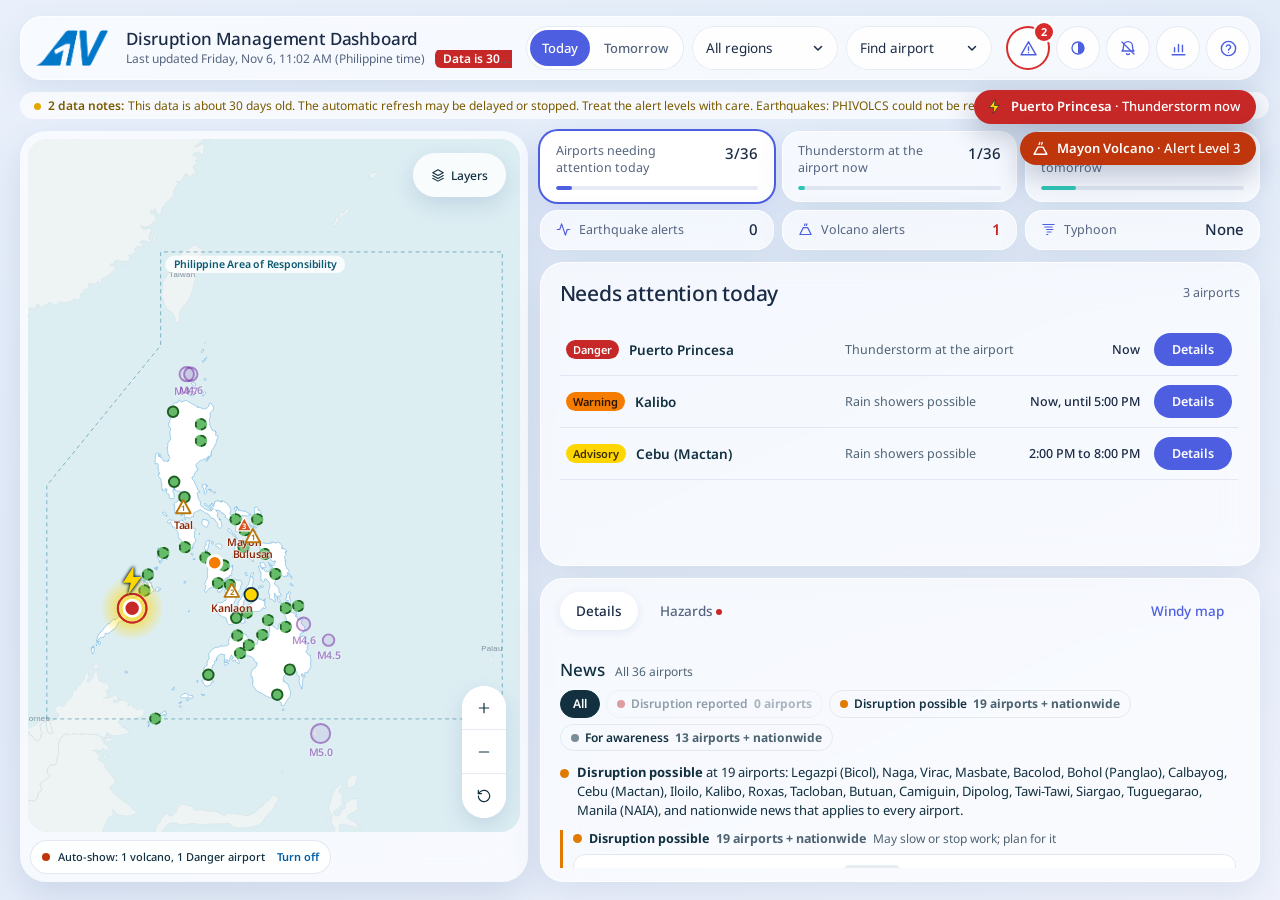
==== commit eb3421f8: "Add files via upload" ====
--- a/docs/index.html
+++ b/docs/index.html
@@ -2045,15 +2045,12 @@
 @media (min-width:901px){.glass #kpis{grid-template-columns:repeat(3,minmax(0,1fr))}}
 @media (min-width:901px) and (max-width:1499px){.glass .app .cols,.glass .app .cols.tall{grid-template-rows:auto minmax(0,1fr) minmax(0,1fr)}}
 #statsBig[hidden],#summary[hidden]{display:none !important}
-.others{margin:14px 2px 4px;padding-top:12px;border-top:1px solid var(--g-rule,#DCE5EE)}
-.others .oh{display:flex;align-items:baseline;gap:8px;margin-bottom:8px;font-size:13px}
-.others .oh span{font-weight:600;color:var(--g-ink,#1B2B45)}.others .oh b{font-weight:600;color:var(--g-muted,#56657F)}.others .oh em{font-style:normal;margin-left:auto;font-size:12px;color:var(--g-muted,#56657F)}
-.others .og{display:grid;grid-template-columns:repeat(auto-fill,minmax(140px,1fr));gap:6px}
-.others .oc{display:flex;align-items:center;gap:8px;min-height:36px;padding:0 10px;border:none;border-radius:10px;background:rgba(var(--g-surf,255,255,255),.6);box-shadow:inset 0 0 0 1px rgba(120,140,180,.18);color:var(--g-ink,#1B2B45);font:inherit;font-size:12.5px;text-align:left;cursor:pointer;min-width:0}
-.others .oc:hover,.others .oc.on{box-shadow:inset 0 0 0 2px var(--g-accent,#4D5EE0)}
-.others .oc i{width:9px;height:9px;border-radius:50%;background:#2E7D32;flex:none}.others .oc.lv-nodata i{background:transparent;box-shadow:inset 0 0 0 2px #8A97AD}
-.others .oc span{flex:1;min-width:0;white-space:nowrap;overflow:hidden;text-overflow:ellipsis}.others .oc em{font-style:normal;color:var(--g-muted,#56657F);font-variant-numeric:tabular-nums}
 .newspanel.side{flex:none;margin-top:14px;padding-top:12px;min-height:0}
+.col.list.newsmode>.colhead,.col.list.newsmode>#list{display:none !important}
+.newspanel.mid{flex:1 1 auto;min-height:0;margin-top:0;padding-top:4px;border-top:none}
+.newspanel.mid .nph{padding:0 6px 4px}.newspanel.mid .nph h2{font-size:17px;font-weight:500}
+.newspanel.mid #newsBody{flex:1 1 auto;min-height:0;overflow-y:auto}
+.newspanel .npbtn.back{margin-left:auto;border-color:var(--g-rule,#C9D3E3);color:var(--g-accent-ink,#4D5EE0);padding:5px 14px}
 #paneDetails:has(#detail:empty) .newspanel.side{margin-top:0;padding-top:4px;border-top:none}
 .newspanel.side #newsBody{overflow:visible;flex:none}
 .newspanel.side .nph h2{font-size:17px;font-weight:500}
@@ -2661,7 +2658,7 @@
     </div>
     <div class="scrolly" id="paneDetails"><div id="statsBig" hidden></div><div id="detail"></div><div id="summary" hidden></div>
       <div class="newspanel side" id="newsPanel">
-        <div class="nph"><h2>News</h2><span class="sub" id="newsCtx"></span><button class="npbtn" id="newsToggle" hidden aria-expanded="false"></button></div>
+        <div class="nph"><h2>News</h2><span class="sub" id="newsCtx"></span><button class="npbtn" id="newsToggle" hidden aria-expanded="false"></button><button class="npbtn back" id="newsBack" type="button" hidden>Back to Needs attention</button></div>
         <div id="newsBody"></div>
       </div>
     </div>
@@ -2779,7 +2776,7 @@
 
     <div class="sec hs one">
       <h3 id="hNews">5. News, strikes and holidays</h3>
-      <p>In the right-hand column, under the details. It shows news for whatever you select, or for all airports when nothing is selected. It counts <strong>airports, not stories</strong>: each situation, such as Mayon Volcano or a strike in Cebu, appears once with the airports it can affect. Press an airport name to open it.</p>
+      <p>With nothing selected, the right-hand column shows news for all airports. Select an airport, volcano, earthquake or typhoon and its news takes the place of "Needs attention" in the middle; close the selection to go back. It counts <strong>airports, not stories</strong>: each situation, such as Mayon Volcano or a strike in Cebu, appears once with the airports it can affect. Press an airport name to open it.</p>
       <ul>
         <li><strong>Disruption reported:</strong> something has already stopped, such as cancelled flights or a strike under way.</li>
         <li><strong>Disruption possible:</strong> something may slow work, such as a planned strike, a road closure, heavy traffic or a holiday rush.</li>
@@ -3296,12 +3293,6 @@
     });
     n = shown.length;
     if (!n) al = '<div class="empty">' + (offOnly ? 'No airport has an official weather report right now.' : 'No airports at this level right now.') + '</div>';
-    if (S.filter === 'alerts') {      // every other airport, as a compact board, so the column shows all airports at a glance
-      var ids0 = {}; shown.forEach(function (a) { ids0[a.id] = 1; });
-      var rest = D.airports.filter(function (a) { return inRegion(a) && !ids0[a.id]; }).sort(function (a, b) { return a.name.localeCompare(b.name); });
-      if (rest.length) al += '<div class="others"><div class="oh"><span>All other airports</span><b>' + rest.length + '</b><em>' + (rest.every(function (a) { return a.level === 'normal'; }) ? 'Normal' : 'Normal or no data') + '</em></div><div class="og">' +
-        rest.map(function (a) { var t = a.obs && a.obs.temp != null ? a.obs.temp + '°' : ''; return '<button class="oc lv-' + a.level + (a.id === S.sel ? ' on' : '') + '" data-o="' + esc(a.id) + '" title="' + esc(a.name + ': ' + (a.now || '')) + '"><i></i><span>' + esc(a.name.replace(/ \(.*\)$/, '')) + '</span>' + (t ? '<em>' + t + '</em>' : '') + '</button>'; }).join('') + '</div></div>';
-    }
     $('listTitle').textContent = LABELS[S.filter]; $('listSub').textContent = n + (n === 1 ? ' airport' : ' airports');
   } else {
     var tm = D.airports.filter(function (a) { return a.t && inRegion(a); }).sort(function (a, b) { return (a.tsort - b.tsort) || (a.test - b.test) || a.name.localeCompare(b.name); });
@@ -3735,7 +3726,7 @@
 $('selGo').addEventListener('click', function () { S.pane = 'side'; S.tab = 'details'; applyState(); });
 $('detail').addEventListener('toggle', function (e) { var k = e.target && e.target.getAttribute && e.target.getAttribute('data-fold'); if (k) DOPEN[k] = e.target.open; }, true);
 $('detail').addEventListener('click', function (e) { if (e.target.closest('[data-close]')) clearSel(); });
-$('list').addEventListener('click', function (e) { var b = e.target.closest('[data-a]') || e.target.closest('[data-o]'); if (b) { S.pane = 'side'; selectAirport(b.getAttribute('data-a') || b.getAttribute('data-o')); } });
+$('list').addEventListener('click', function (e) { var b = e.target.closest('[data-a]'); if (b) { S.pane = 'side'; selectAirport(b.getAttribute('data-a')); } });
 document.addEventListener('click', function (e) { if (e.target.closest && e.target.closest('.nwhow')) { $('helpBtn').click(); setTimeout(function () { var h = $('hNews'); if (h) h.scrollIntoView({ block: 'start' }); }, 60); } });
 $('rail').addEventListener('click', function (e) { var b = e.target.closest('.rz'); if (b) { S.tab = b.getAttribute('data-go'); applyState(); } });
 arrange();
@@ -5058,9 +5049,18 @@
 function tyOnlyAirports() { return D ? sorted(D.airports.filter(function (a) { return inRegion(a) && ORDER.indexOf(a.level) < 0 && tyHit(a); })).sort(function (x, y) { return (tyHit(x).when === 'now' ? 0 : 1) - (tyHit(y).when === 'now' ? 0 : 1); }) : []; }
 function tyPill(th) { return '<span class="pill typhoon tyb">' + (th.when === 'now' ? 'Typhoon now' : 'Typhoon 24 h') + '</span>'; }
 var NEWS_TOP = 8;
+function placeNews(selected) {
+  var np = $('newsPanel'), list = document.querySelector('.col.list'), pane = $('paneDetails'); if (!np || !list || !pane) return;
+  var mid = selected && window.innerWidth >= 1500;      // only where the details have their own column; on smaller screens the details slide over the list
+  if (mid && np.parentNode !== list) list.appendChild(np);
+  if (!mid && np.parentNode !== pane) pane.appendChild(np);
+  np.classList.toggle('mid', mid); np.classList.toggle('side', !mid); list.classList.toggle('newsmode', mid);
+  var bk = $('newsBack'); if (bk) bk.hidden = !mid;
+}
 function renderNewsPanel() {
   var body = $('newsBody'), ctx = $('newsCtx'); if (!body || !D) return;
   var a = S.sel ? byId(S.sel) : null, q = (!a && S.qk) ? quakeById(S.qk) : null, vo = (!a && !q && S.vk) ? volcanoById(S.vk) : null, cy = (!a && !q && !vo && S.tk) ? cycloneById(S.tk) : null;
+  placeNews(!!(a || q || vo || (cy && !cy.low)));
   var html, label;
   if (a) { html = newsBlock(a); label = a.name; }
   else if (q) { html = hazNews('q', q); label = q.title; }
@@ -5083,7 +5083,7 @@
 var NEWS_OPEN = false;
 function newsFit() {
   var np = $('newsPanel'), col = np && np.parentNode, tg = $('newsToggle'); if (!np || !col) return;
-  if (np.classList.contains('side')) { np.classList.remove('mini', 'open', 'long'); tg.hidden = true; return; }
+  if (np.classList.contains('side') || np.classList.contains('mid')) { np.classList.remove('mini', 'open', 'long'); tg.hidden = true; return; }
   var rows = $('list').children.length || 0, h = col.clientHeight || 0, wide = window.innerWidth > 900;
   np.classList.toggle('long', rows > 7);
   var tight = wide && h > 0 && (h < 620 || (rows > 5 && h < 760)), mini = tight && !NEWS_OPEN && !(VID.open && VID.tour);
@@ -5091,7 +5091,8 @@
   tg.hidden = !tight; tg.textContent = mini ? 'Show news' : 'Hide news'; tg.setAttribute('aria-expanded', String(!mini));
 }
 document.addEventListener('click', function (e) { if (e.target && e.target.id === 'newsToggle') { NEWS_OPEN = !NEWS_OPEN; newsFit(); } });
-window.addEventListener('resize', function () { clearTimeout(newsFit.t); newsFit.t = setTimeout(newsFit, 150); });
+window.addEventListener('resize', function () { clearTimeout(newsFit.t); newsFit.t = setTimeout(function () { try { renderNewsPanel(); } catch (e) {} newsFit(); }, 150); });
+document.addEventListener('click', function (e) { if (e.target && e.target.id === 'newsBack') { var x = document.querySelector('#detail [data-close]'); if (x) x.click(); } });
 var applyStateNP = applyState;
 applyState = function () { applyStateNP.apply(this, arguments); try { renderNewsPanel(); } catch (e) { if (window.console) console.error(e); } };
 function vidCue(n, ap) {      // a picture of the video with a play button; it plays, with sound, only when pressed
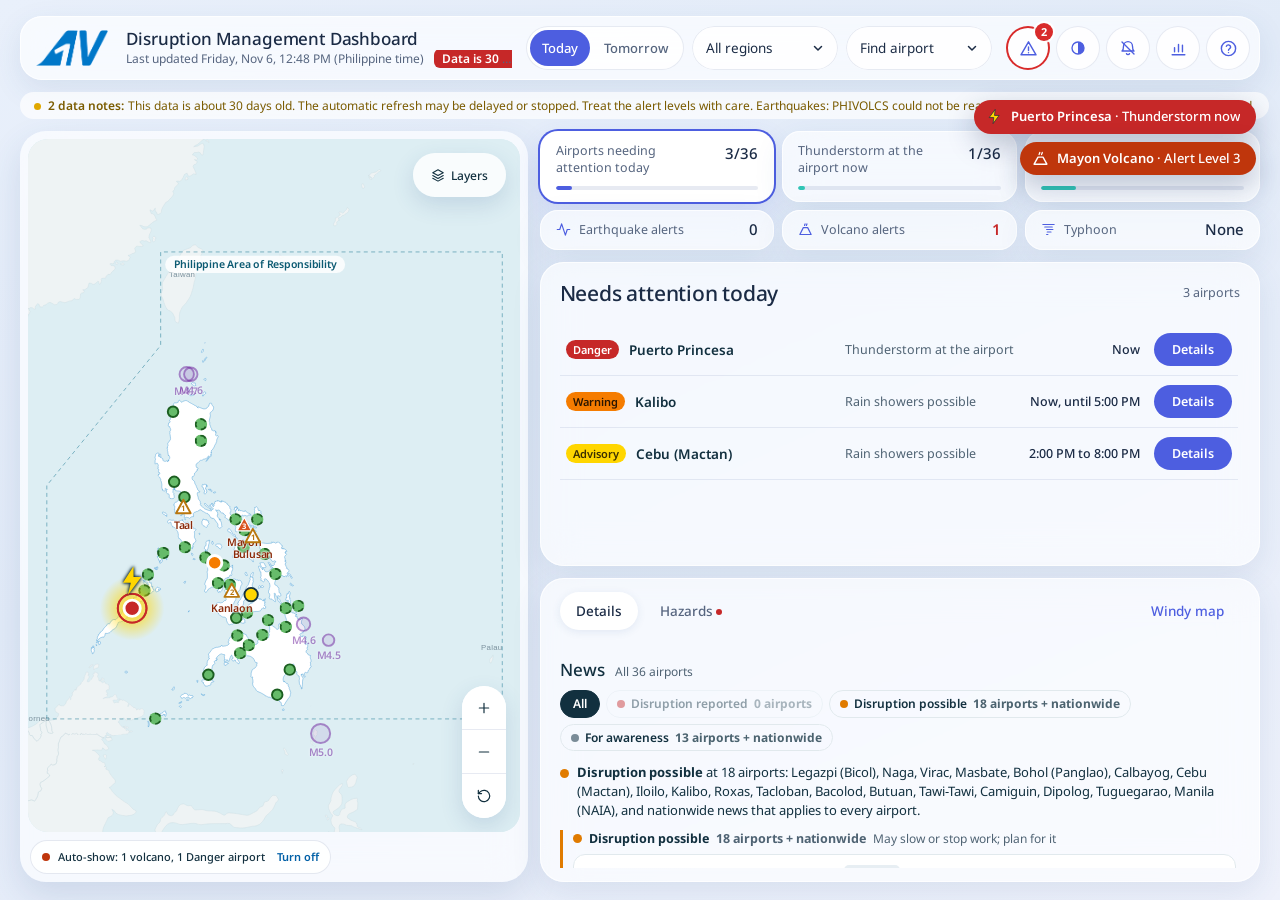
==== commit 216a24fc: "Add files via upload" ====
--- a/docs/index.html
+++ b/docs/index.html
@@ -4418,7 +4418,7 @@
   if (!GLASS || !(S.sel || S.qk || S.vk || S.tk)) return;
   var t = e.target; if (!t || !t.closest || !document.contains(t)) return;
   if (!WIDE.matches && !t.closest('#vp')) return;      // on a phone, only a tap on an empty part of the map lets go of the selection
-  if (t.closest('.fltp, #fltCard, .col.side, .pin button, .alert, #alertBar, #alertBtn, #kpis, header.top, .zoom, .lyrbtn, .lyr, .tour, .mapfoot, .modal, .notice, [data-q], [data-v], [data-a], [data-t], select, a')) return;
+  if (t.closest('.fltp, #fltCard, .col.side, .newspanel, .newsvid, .pin button, .alert, #alertBar, #alertBtn, #kpis, header.top, .zoom, .lyrbtn, .lyr, .tour, .mapfoot, .modal, .notice, [data-q], [data-v], [data-a], [data-t], select, a')) return;
   clearSel();
 });
 document.addEventListener('keydown', function (e) { if (e.key === 'Escape' && GLASS && (S.sel || S.qk || S.vk || S.tk) && !modal.classList.contains('open') && !WX.open) clearSel(); });
